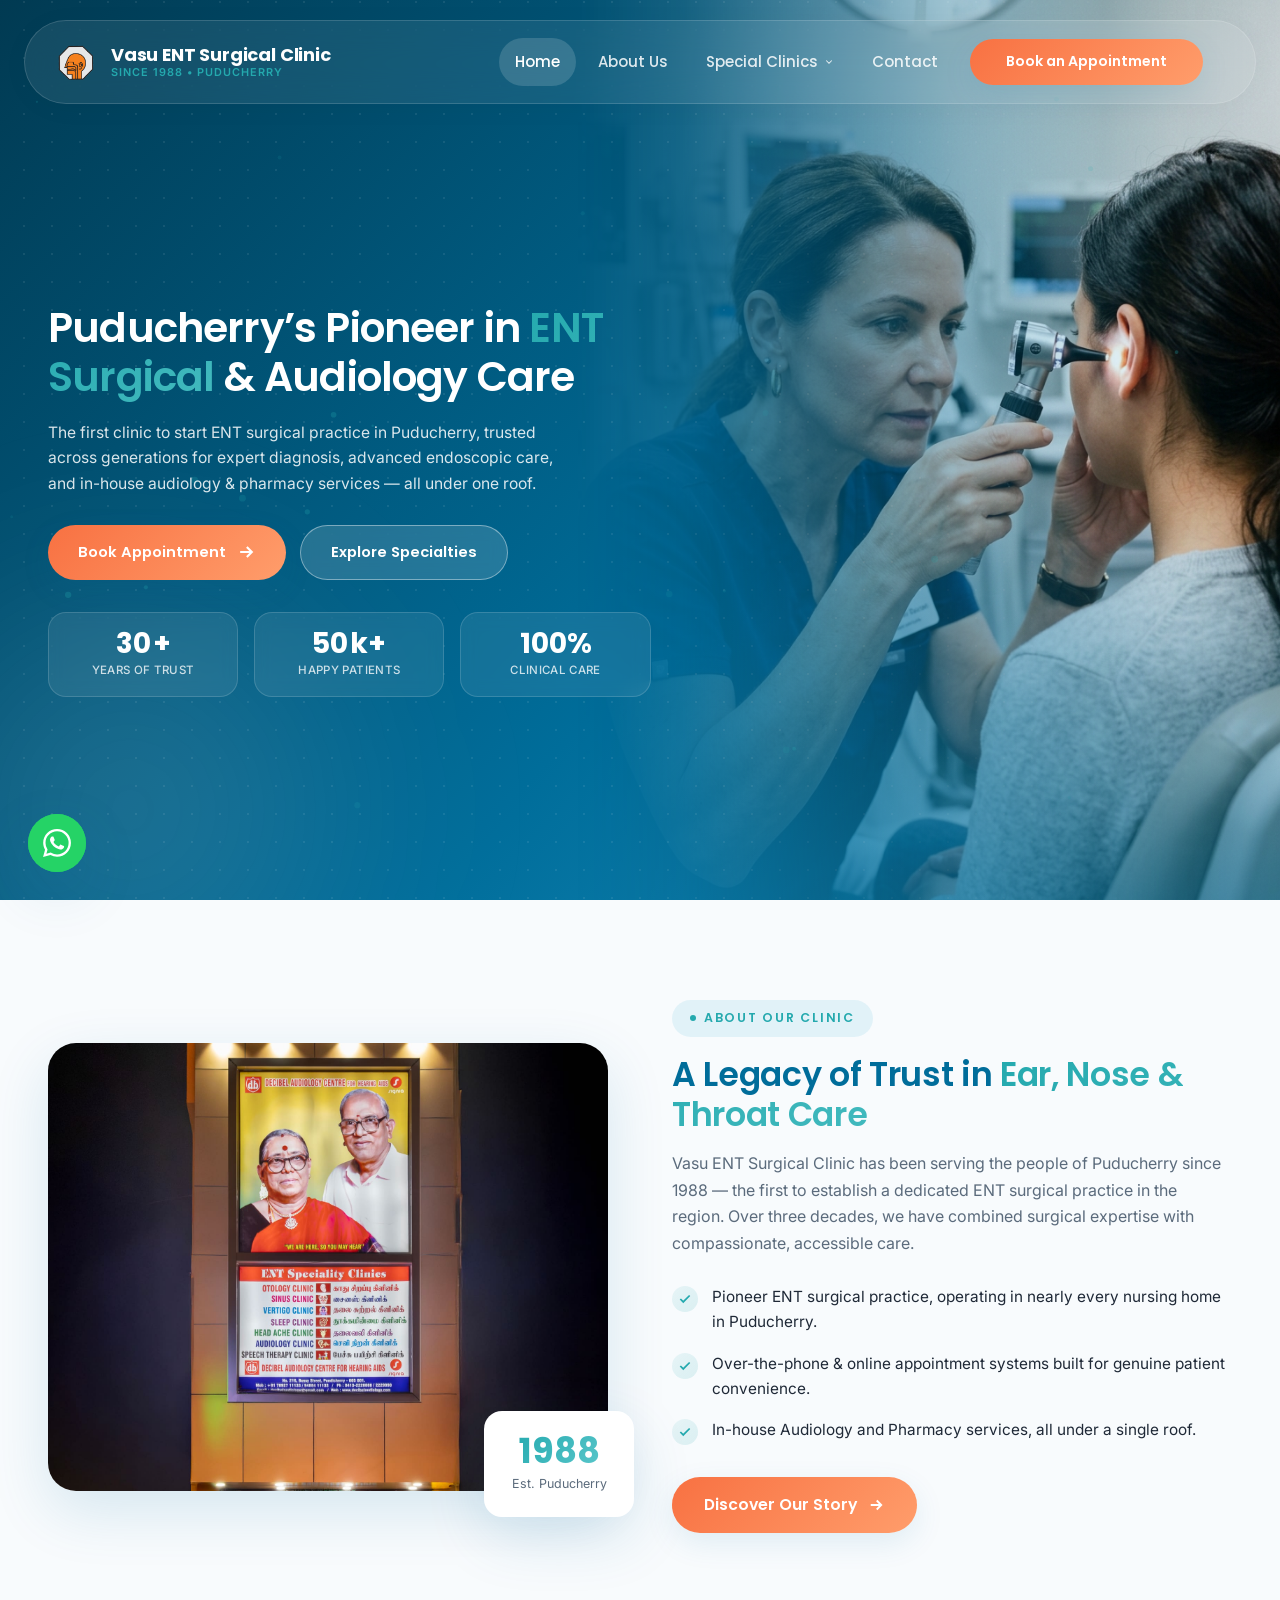
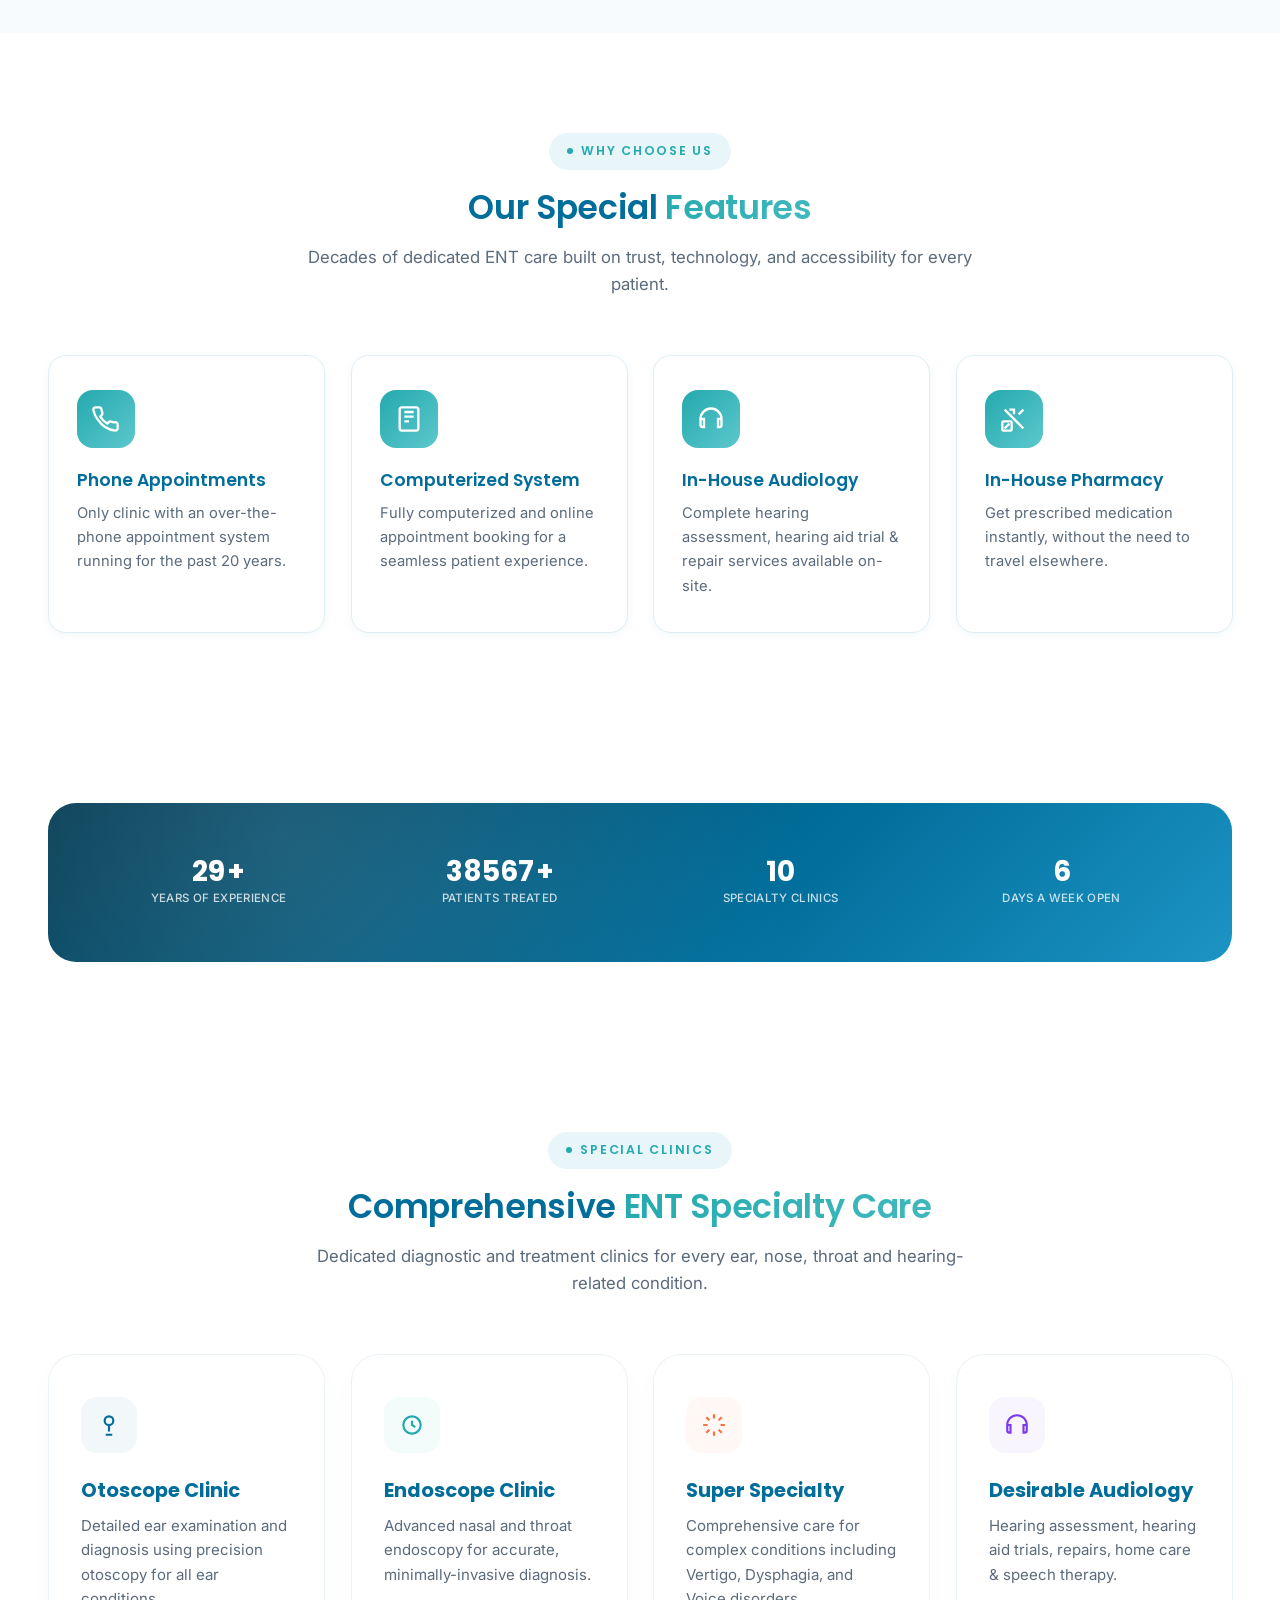
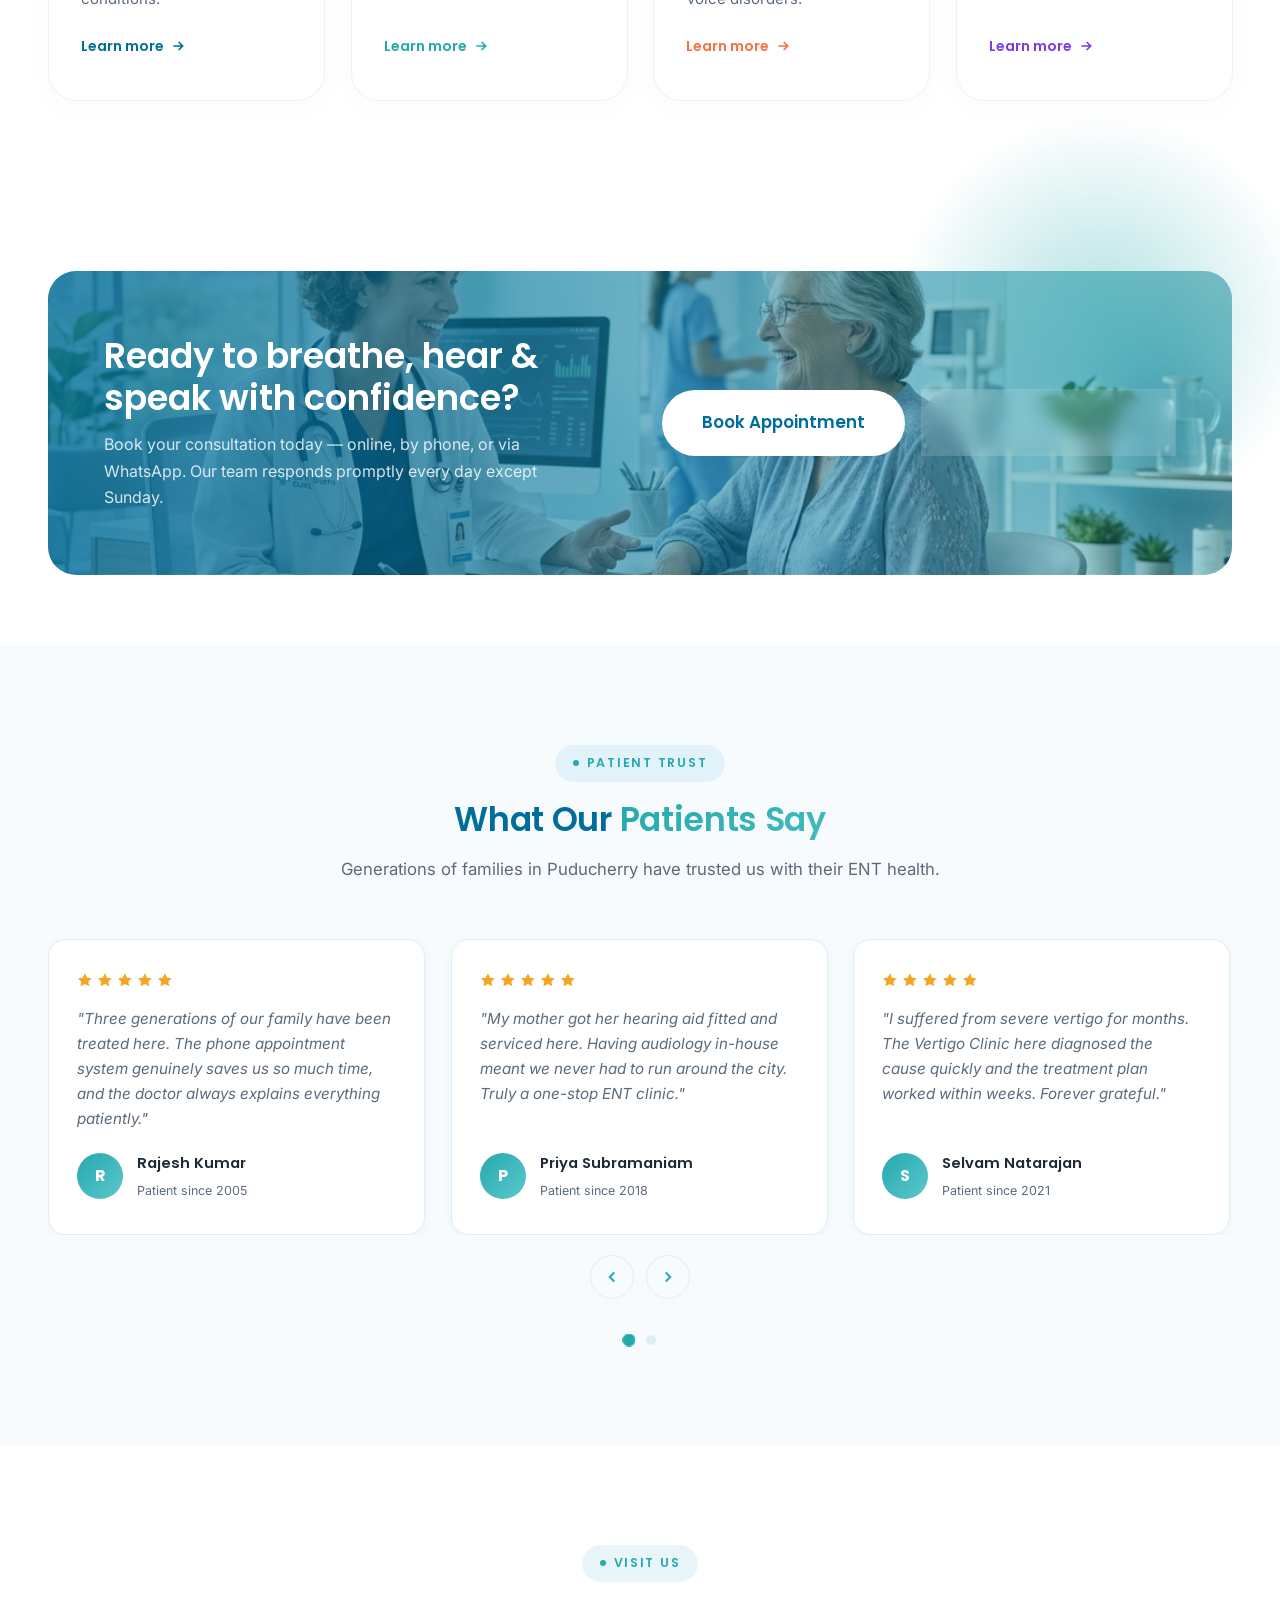
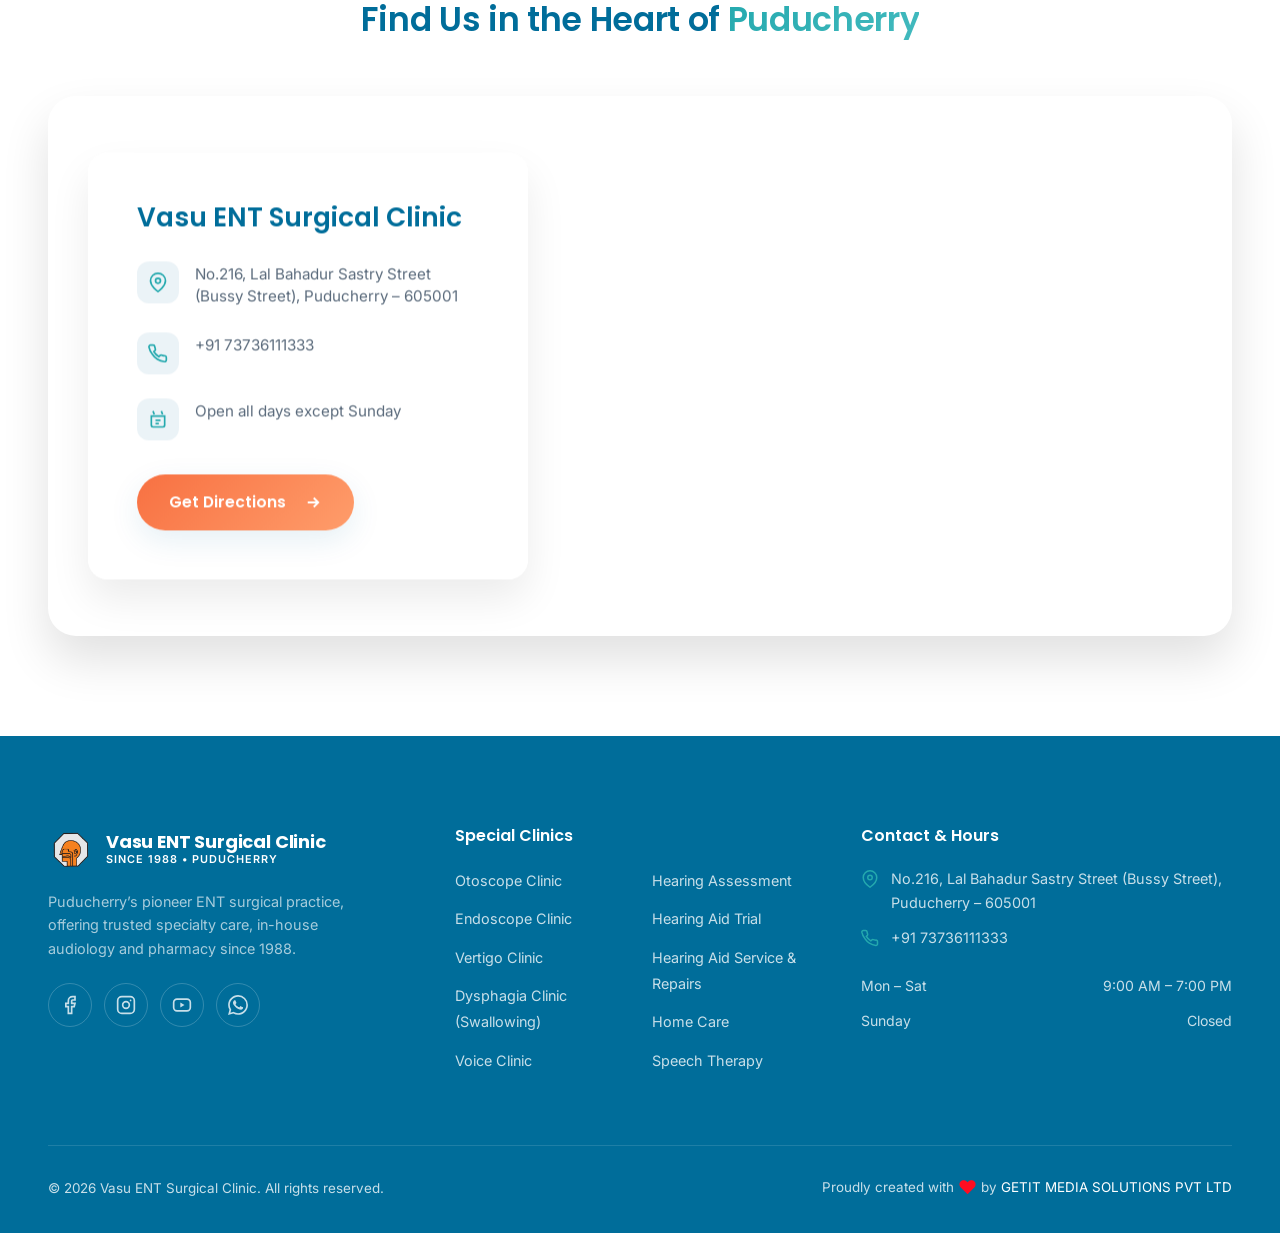
==== index.html @ d7066138 "crtt imp" ====
<!DOCTYPE html>
<html lang="en">

<head>
  <meta charset="UTF-8" />
  <meta name="viewport" content="width=device-width, initial-scale=1.0" />
  <title>Vasu ENT Surgical Clinic | Best ENT Specialist in Puducherry Since 1988</title>
  <meta name="description"
    content="Vasu ENT Surgical Clinic, Puducherry â€” 30+ years of trusted ENT care. Pioneer ENT surgical practice offering Otoscope, Endoscope, Vertigo, Voice, Dysphagia clinics and in-house Audiology & Pharmacy. Book your appointment today." />
  <meta name="keywords"
    content="ENT specialist Puducherry, ENT surgical clinic, ear nose throat doctor Pondicherry, audiology clinic Puducherry, vertigo clinic, hearing aid Puducherry, Vasu ENT" />
  <meta name="author" content="Vasu ENT Surgical Clinic" />
  <meta name="robots" content="index, follow" />
  <link rel="canonical" href="https://www.vasuentclinic.com/index.html" />

  <!-- Open Graph -->
  <meta property="og:type" content="website" />
  <meta property="og:site_name" content="Vasu ENT Surgical Clinic" />
  <meta property="og:title" content="Vasu ENT Surgical Clinic | Best ENT Specialist in Puducherry Since 1988" />
  <meta property="og:description"
    content="30+ years of trusted ENT care in Puducherry. Otoscope, Endoscope, Vertigo, Voice & Dysphagia clinics with in-house Audiology & Pharmacy." />
  <meta property="og:image" content="https://www.vasuentclinic.com/assets/images/clinic-signage-day.jpg" />
  <meta property="og:url" content="https://www.vasuentclinic.com/index.html" />
  <meta property="og:locale" content="en_IN" />

  <!-- Twitter -->
  <meta name="twitter:card" content="summary_large_image" />
  <meta name="twitter:title" content="Vasu ENT Surgical Clinic | Puducherry" />
  <meta name="twitter:description"
    content="30+ years of trusted ENT care in Puducherry. Book your appointment online." />
  <meta name="twitter:image" content="https://www.vasuentclinic.com/assets/images/clinic-signage-day.jpg" />

  <!-- Favicons -->
  <link rel="icon" type="image/png" sizes="32x32" href="assets/icons/favicon-32x32.png" />
  <link rel="icon" type="image/png" sizes="16x16" href="assets/icons/favicon-16x16.png" />
  <link rel="apple-touch-icon" href="assets/icons/apple-touch-icon.png" />
  <link rel="manifest" href="assets/icons/site.webmanifest" />
  <meta name="theme-color" content="#006d9a" />

  <!-- Fonts -->
  <link rel="preconnect" href="https://fonts.googleapis.com" />
  <link rel="preconnect" href="https://fonts.gstatic.com" crossorigin />
  <link
    href="https://fonts.googleapis.com/css2?family=Poppins:wght@400;500;600;700;800&family=Inter:wght@400;500;600;700&display=swap"
    rel="stylesheet" />

  <!-- Styles -->
  <link rel="stylesheet" href="css/style.css" />
  <link rel="stylesheet" href="css/animations.css" />
  <link rel="stylesheet" href="css/responsive.css" />

  <!-- Schema.org -->
  <script type="application/ld+json">
  {
    "@context": "https://schema.org",
    "@type": "MedicalClinic",
    "name": "Vasu ENT Surgical Clinic",
    "image": "https://www.vasuentclinic.com/assets/images/clinic-signage-day.jpg",
    "medicalSpecialty": "Otolaryngology",
    "address": {
      "@type": "PostalAddress",
      "streetAddress": "No.216, Lal Bahadur Sastry Street (Bussy Street)",
      "addressLocality": "Puducherry",
      "postalCode": "605001",
      "addressCountry": "IN"
    },
    "telephone": "+91-73736111333",
    "url": "https://www.vasuentclinic.com/",
    "priceRange": "$$",
    "openingHours": "Mo-Sa 09:00-19:00"
  }
  </script>
</head>

<body>
  <!-- Preloader -->
  <div id="preloader" aria-hidden="true">
    <div class="loader-emblem"></div>
    <span class="loader-text">Vasu ENT Surgical Clinic</span>
  </div>

  <a href="#main-content" class="skip-link">Skip to main content</a>

  <!-- Header -->
  <header class="site-header" id="site-header">
    <div class="container navbar">
      <a href="index.html" class="brand">
        <img src="assets/logo/ent-emblem.png" alt="Vasu ENT Surgical Clinic emblem" class="brand-emblem" width="46"
          height="46" />
        <span class="brand-text">
          <span class="brand-name">Vasu ENT Surgical Clinic</span>
          <span class="brand-tag">Since 1988 &bull; Puducherry</span>
        </span>
      </a>

      <nav class="nav-menu" id="nav-menu" aria-label="Primary">
        <div class="drawer-header">
          <a href="index.html" class="brand">
            <img src="assets/logo/ent-emblem.png" alt="Vasu ENT Surgical Clinic emblem" class="brand-emblem" width="40" height="40" />
            <span class="brand-text">
              <span class="brand-name">Vasu ENT Surgical Clinic</span>
              <span class="brand-tag">Since 1988 &bull; Puducherry</span>
            </span>
          </a>
          <button class="drawer-close" id="drawer-close" aria-label="Close navigation menu">
            <svg viewBox="0 0 24 24" fill="none" stroke="currentColor" stroke-width="2.5" width="22" height="22">
              <path d="M18 6L6 18M6 6l12 12" />
            </svg>
          </button>
        </div>
        <div class="nav-item">
          <a href="index.html" class="nav-link is-active" data-page="index.html">Home</a>
        </div>
        <div class="nav-item">
          <a href="about.html" class="nav-link" data-page="about.html">About Us</a>
        </div>

        <div class="nav-item has-mega">
          <a href="specialties.html" class="nav-link" data-page="specialties.html" aria-haspopup="true">
            Special Clinics
            <svg class="chevron" viewBox="0 0 24 24" fill="none" stroke="currentColor" stroke-width="2.5"
              stroke-linecap="round">
              <path d="M6 9l6 6 6-6" />
            </svg>
          </a>
          <div class="mega-menu">
            <div class="mega-grid">
              <a href="specialties.html#otoscope-clinic" class="mega-card">
                <span class="mega-card-title">Otoscope Clinic</span>
                <span class="mega-card-desc">Advanced ear examination</span>
              </a>

              <a href="specialties.html#endoscope-clinic" class="mega-card">
                <span class="mega-card-title">Endoscope Clinic</span>
                <span class="mega-card-desc">Nasal &amp; throat diagnostics</span>
              </a>

              <a href="specialties.html#vertigo-clinic" class="mega-card">
                <span class="mega-card-title">Vertigo Clinic</span>
                <span class="mega-card-desc">Dizziness &amp; balance care</span>
              </a>

              <a href="specialties.html#voice-clinic" class="mega-card">
                <span class="mega-card-title">Voice Clinic</span>
                <span class="mega-card-desc">Vocal cord &amp; speech treatment</span>
              </a>
              
              <a href="specialties.html#dysphagia-clinic" class="mega-card">
                <span class="mega-card-title">Dysphagia Clinic</span>
                <span class="mega-card-desc">Swallowing disorders</span>
              </a>

              <a href="specialties.html#hearing-assessment" class="mega-card">
                <span class="mega-card-title">Desirable Audiology</span>
                <span class="mega-card-desc">Hearing tests &amp; aids</span>
              </a>
            </div>
          </div>
        </div>

        <div class="nav-item">
          <a href="contact.html" class="nav-link" data-page="contact.html">Contact</a>
        </div>

        <div class="nav-item nav-cta">
          <a href="booking.html" class="btn btn-primary btn-sm">Book an Appointment</a>
        </div>

        <div class="mobile-menu-actions">
          <a href="booking.html" class="btn btn-primary btn-block">Book an Appointment</a>
          <a href="tel:+9173736111333" class="btn btn-outline btn-block">Call Clinic</a>
        </div>
      </nav>

      <div class="nav-actions">
        <button class="nav-toggle" id="nav-toggle" aria-label="Toggle navigation menu" aria-expanded="false"
          aria-controls="nav-menu">
          <span></span><span></span><span></span>
        </button>
      </div>
    </div>
  </header>

  <main id="main-content">
    <!-- ============================= HERO ============================= -->
    <section class="hero">
      <div class="container hero-grid">
        <div class="hero-content">

          <h1 class="hero-title">
            Puducherry&rsquo;s Pioneer in <span class="accent">ENT Surgical</span> &amp; <span
              class="text-glow">Audiology Care</span>
          </h1>
          <p class="hero-desc">
            The first clinic to start ENT surgical practice in Puducherry, trusted across generations for expert
            diagnosis, advanced endoscopic care, and in-house audiology &amp; pharmacy services &mdash; all under one
            roof.
          </p>
          <div class="hero-actions">
            <a href="booking.html" class="btn btn-primary btn-lg">
              <span>Book Appointment</span>
              <svg viewBox="0 0 24 24" fill="none" stroke="currentColor" stroke-width="2.5">
                <path d="M5 12h14M13 6l6 6-6 6" />
              </svg>
            </a>
            <a href="specialties.html" class="btn btn-ghost btn-lg"><span>Explore Specialties</span></a>
          </div>
          <div class="hero-stats">
            <div class="stat-box">
              <div class="stat-value">
                <span class="stat-number" data-counter="30">0</span><span class="stat-suffix">+</span>
              </div>
              <span class="stat-label">Years of Trust</span>
            </div>
            <div class="stat-box">
              <div class="stat-value">
                <span class="stat-number" data-counter="50">0</span><span class="stat-suffix">k+</span>
              </div>
              <span class="stat-label">Happy Patients</span>
            </div>
            <div class="stat-box">
              <div class="stat-value">
                <span class="stat-number">100%</span>
              </div>
              <span class="stat-label">Clinical Care</span>
            </div>
          </div>
        </div>

        <div class="hero-visual">
          <div class="hero-carousel" id="hero-carousel">
            <div class="carousel-track">
              <!-- Slide 1: Otoscope Clinic -->
              <div class="carousel-slide active">
                <div class="hero-visual-frame">
                  <img src="assets/images/clinic-otoscope.png" alt="Otoscope Clinic - Ear examination & care"
                    width="900" height="1125" loading="eager" />
                </div>
              </div>
              <!-- Slide 2: Endoscope Clinic -->
              <div class="carousel-slide">
                <div class="hero-visual-frame">
                  <img src="assets/images/clinic-endoscope.png" alt="Endoscope Clinic - Nasal & throat endoscopy"
                    width="900" height="1125" loading="lazy" />
                </div>
              </div>
              <!-- Slide 3: Dysphagia Clinic -->
              <div class="carousel-slide">
                <div class="hero-visual-frame">
                  <img src="assets/images/clinic-dysphagia.png" alt="Dysphagia Clinic - Swallowing diagnostics"
                    width="900" height="1125" loading="lazy" />
                </div>
              </div>
              <!-- Slide 4: Desirable Audiology -->
              <div class="carousel-slide">
                <div class="hero-visual-frame">
                  <img src="assets/images/clinic-audiology.png" alt="Desirable Audiology - Hearing assessment & aids"
                    width="900" height="1125" loading="lazy" />
                </div>
              </div>
            </div>
            <!-- Slider Controls -->
            <button class="carousel-ctrl ctrl-prev" aria-label="Previous Slide">
              <svg viewBox="0 0 24 24" fill="none" stroke="currentColor" stroke-width="2.5">
                <path d="M15 18l-6-6 6-6" />
              </svg>
            </button>
            <button class="carousel-ctrl ctrl-next" aria-label="Next Slide">
              <svg viewBox="0 0 24 24" fill="none" stroke="currentColor" stroke-width="2.5">
                <path d="M9 18l6-6-6-6" />
              </svg>
            </button>
            <!-- Carousel Dots -->
            <div class="carousel-dots">
              <span class="dot active" data-slide="0"></span>
              <span class="dot" data-slide="1"></span>
              <span class="dot" data-slide="2"></span>
              <span class="dot" data-slide="3"></span>
            </div>
          </div>

        </div>

      </div>


    </section>

    <!-- ============================= ABOUT PREVIEW ============================= -->
    <section class="section section--alt">
      <div class="container">
        <div class="split-section">
          <div class="split-visual" data-reveal="left">
            <div class="split-visual-frame">
              <img src="assets/images/clinic-signage-night.jpg"
                alt="Vasu ENT Surgical Clinic illuminated signage at night" width="900" height="1125" loading="lazy" />
            </div>
            <div class="split-badge">
              <div class="num">1988</div>
              <div class="label">Est. Puducherry</div>
            </div>
          </div>

          <div data-reveal="right">
            <span class="eyebrow">About Our Clinic</span>
            <h2 class="section-title">A Legacy of Trust in <span class="text-gradient">Ear, Nose &amp; Throat
                Care</span></h2>
            <p style="color: var(--color-text-muted); font-size: 1rem;">
              Vasu ENT Surgical Clinic has been serving the people of Puducherry since 1988 &mdash; the first to
              establish a dedicated ENT surgical practice in the region. Over three decades, we have combined surgical
              expertise with compassionate, accessible care.
            </p>
            <ul class="checklist">
              <li>
                <span class="check-icon"><svg viewBox="0 0 24 24" fill="none" stroke="currentColor" stroke-width="3">
                    <path d="M20 6L9 17l-5-5" />
                  </svg></span>
                <span>Pioneer ENT surgical practice, operating in nearly every nursing home in Puducherry.</span>
              </li>
              <li>
                <span class="check-icon"><svg viewBox="0 0 24 24" fill="none" stroke="currentColor" stroke-width="3">
                    <path d="M20 6L9 17l-5-5" />
                  </svg></span>
                <span>Over-the-phone &amp; online appointment systems built for genuine patient convenience.</span>
              </li>
              <li>
                <span class="check-icon"><svg viewBox="0 0 24 24" fill="none" stroke="currentColor" stroke-width="3">
                    <path d="M20 6L9 17l-5-5" />
                  </svg></span>
                <span>In-house Audiology and Pharmacy services, all under a single roof.</span>
              </li>
            </ul>
            <a href="about.html" class="btn btn-primary">
              <span>Discover Our Story</span>
              <svg viewBox="0 0 24 24" fill="none" stroke="currentColor" stroke-width="2.5">
                <path d="M5 12h14M13 6l6 6-6 6" />
              </svg>
            </a>
          </div>
        </div>
      </div>
    </section>

    <!-- ============================= FEATURES ============================= -->
    <section class="section" id="features">
      <div class="container">
        <div class="section-head" data-reveal="up">
          <span class="eyebrow">Why Choose Us</span>
          <h2 class="section-title">Our Special <span class="text-gradient">Features</span></h2>
          <p class="section-subtitle">Decades of dedicated ENT care built on trust, technology, and accessibility for
            every patient.</p>
        </div>

        <div class="features-grid" data-reveal-group>
          <div class="feature-card card" data-reveal="up">
            <span class="feature-icon">
              <svg viewBox="0 0 24 24" fill="none" stroke="currentColor" stroke-width="2">
                <path
                  d="M22 16.92v3a2 2 0 01-2.18 2 19.79 19.79 0 01-8.63-3.07 19.5 19.5 0 01-6-6A19.79 19.79 0 011.12 4.18 2 2 0 013.11 2h3a2 2 0 012 1.72c.127.96.362 1.903.7 2.81a2 2 0 01-.45 2.11L7.09 9.91a16 16 0 006 6l1.27-1.27a2 2 0 012.11-.45c.907.338 1.85.573 2.81.7A2 2 0 0122 16.92z" />
              </svg>
            </span>
            <h3 class="feature-title">Phone Appointments</h3>
            <p class="feature-desc">Only clinic with an over-the-phone appointment system running for the past 20 years.
            </p>
          </div>

          <div class="feature-card card" data-reveal="up">
            <span class="feature-icon">
              <svg viewBox="0 0 24 24" fill="none" stroke="currentColor" stroke-width="2">
                <rect x="4" y="2" width="16" height="20" rx="2" />
                <path d="M8 6h8M8 10h8M8 14h4" />
              </svg>
            </span>
            <h3 class="feature-title">Computerized System</h3>
            <p class="feature-desc">Fully computerized and online appointment booking for a seamless patient experience.
            </p>
          </div>

          <div class="feature-card card" data-reveal="up">
            <span class="feature-icon">
              <svg viewBox="0 0 24 24" fill="none" stroke="currentColor" stroke-width="2">
                <path d="M3 12a9 9 0 0118 0v5a2 2 0 01-2 2h-1v-7h3M3 12v5a2 2 0 002 2h1v-7H3" />
              </svg>
            </span>
            <h3 class="feature-title">In-House Audiology</h3>
            <p class="feature-desc">Complete hearing assessment, hearing aid trial &amp; repair services available
              on-site.</p>
          </div>

          <div class="feature-card card" data-reveal="up">
            <span class="feature-icon">
              <svg viewBox="0 0 24 24" fill="none" stroke="currentColor" stroke-width="2">
                <path d="M12 8V4H8M4 20l4-4M20 4l-4 4M4 4l16 16" />
                <rect x="2" y="14" width="8" height="8" rx="1" />
              </svg>
            </span>
            <h3 class="feature-title">In-House Pharmacy</h3>
            <p class="feature-desc">Get prescribed medication instantly, without the need to travel elsewhere.</p>
          </div>
        </div>
      </div>
    </section>

    <!-- ============================= STATS ============================= -->
    <section class="section--tight">
      <div class="container">
        <div class="stats-strip" data-reveal="zoom">
          <div class="stat-item">
            <span class="stat-number"><span data-counter="30">0</span>+</span>
            <span class="stat-label">Years of Experience</span>
          </div>
          <div class="stat-item">
            <span class="stat-number"><span data-counter="40000">0</span>+</span>
            <span class="stat-label">Patients Treated</span>
          </div>
          <div class="stat-item">
            <span class="stat-number"><span data-counter="10">0</span></span>
            <span class="stat-label">Specialty Clinics</span>
          </div>
          <div class="stat-item">
            <span class="stat-number"><span data-counter="6">0</span></span>
            <span class="stat-label">Days a Week Open</span>
          </div>
        </div>
      </div>
    </section>



    <!-- ============================= SERVICES ============================= -->
    <section class="section" id="services">
      <div class="container">
        <div class="section-head" data-reveal="up">
          <span class="eyebrow">Special Clinics</span>
          <h2 class="section-title">Comprehensive <span class="text-gradient">ENT Specialty Care</span></h2>
          <p class="section-subtitle">Dedicated diagnostic and treatment clinics for every ear, nose, throat and
            hearing-related condition.</p>
        </div>

        <div class="services-grid" data-reveal-group>
          <div class="service-card card" data-reveal="up">
            <span class="service-icon">
              <svg viewBox="0 0 24 24" fill="none" stroke="currentColor" stroke-width="2">
                <circle cx="12" cy="8" r="4" />
                <path d="M12 12v6M9 21h6" />
              </svg>
            </span>
            <h3 class="service-title">Otoscope Clinic</h3>
            <p class="service-desc">Detailed ear examination and diagnosis using precision otoscopy for all ear
              conditions.</p>
            <a href="specialties.html#otoscope-clinic" class="service-link">Learn more <svg viewBox="0 0 24 24"
                fill="none" stroke="currentColor" stroke-width="2.5">
                <path d="M5 12h14M13 6l6 6-6 6" />
              </svg></a>
          </div>

          <div class="service-card card" data-reveal="up">
            <span class="service-icon">
              <svg viewBox="0 0 24 24" fill="none" stroke="currentColor" stroke-width="2">
                <path d="M4 12a8 8 0 1016 0 8 8 0 00-16 0z" />
                <path d="M12 8v4l3 2" />
              </svg>
            </span>
            <h3 class="service-title">Endoscope Clinic</h3>
            <p class="service-desc">Advanced nasal and throat endoscopy for accurate, minimally-invasive diagnosis.</p>
            <a href="specialties.html#endoscope-clinic" class="service-link">Learn more <svg viewBox="0 0 24 24"
                fill="none" stroke="currentColor" stroke-width="2.5">
                <path d="M5 12h14M13 6l6 6-6 6" />
              </svg></a>
          </div>

          <div class="service-card card" data-reveal="up">
            <span class="service-icon">
              <svg viewBox="0 0 24 24" fill="none" stroke="currentColor" stroke-width="2">
                <path
                  d="M12 2v4M12 18v4M4.9 4.9l2.8 2.8M16.3 16.3l2.8 2.8M2 12h4M18 12h4M4.9 19.1l2.8-2.8M16.3 7.7l2.8-2.8" />
              </svg>
            </span>
            <h3 class="service-title">Super Specialty</h3>
            <p class="service-desc">Comprehensive care for complex conditions including Vertigo, Dysphagia, and Voice disorders.</p>
            <a href="specialties.html" class="service-link">Learn more <svg viewBox="0 0 24 24"
                fill="none" stroke="currentColor" stroke-width="2.5">
                <path d="M5 12h14M13 6l6 6-6 6" />
              </svg></a>
          </div>

          <div class="service-card card" data-reveal="up">
            <span class="service-icon">
              <svg viewBox="0 0 24 24" fill="none" stroke="currentColor" stroke-width="2">
                <path d="M3 12a9 9 0 0118 0v5a2 2 0 01-2 2h-1v-7h3M3 12v5a2 2 0 002 2h1v-7H3" />
              </svg>
            </span>
            <h3 class="service-title">Desirable Audiology</h3>
            <p class="service-desc">Hearing assessment, hearing aid trials, repairs, home care &amp; speech therapy.</p>
            <a href="specialties.html#hearing-assessment" class="service-link">Learn more <svg viewBox="0 0 24 24"
                fill="none" stroke="currentColor" stroke-width="2.5">
                <path d="M5 12h14M13 6l6 6-6 6" />
              </svg></a>
          </div>
        </div>
      </div>
    </section>

    <!-- ============================= APPOINTMENT CTA ============================= -->
    <section class="section--tight">
      <div class="container">
        <div class="cta-banner" data-reveal="zoom">
          <div class="cta-banner-text">
            <h2>Ready to breathe, hear &amp; speak with confidence?</h2>
            <p>Book your consultation today &mdash; online, by phone, or via WhatsApp. Our team responds promptly every
              day except Sunday.</p>
          </div>
          <div class="cta-banner-actions">
            <a href="booking.html" class="btn btn-white btn-lg"><span>Book Appointment</span></a>
            <a href="tel:+9173736111333" class="btn btn-ghost btn-lg"><span>Call +91 73736111333</span></a>
          </div>
        </div>
      </div>
    </section>

    <!-- ============================= TESTIMONIALS ============================= -->
    <section class="section section--alt">
      <div class="container">
        <div class="section-head" data-reveal="up">
          <span class="eyebrow">Patient Trust</span>
          <h2 class="section-title">What Our <span class="text-gradient">Patients Say</span></h2>
          <p class="section-subtitle">Generations of families in Puducherry have trusted us with their ENT health.</p>
        </div>

        <div class="testimonial-track-wrap" data-reveal="fade">
          <div class="testimonial-track">
            <div class="testimonial-card card">
              <div class="testimonial-stars">
                <svg viewBox="0 0 24 24" fill="currentColor">
                  <path d="M12 2l3 6.5 7 1-5 5 1.5 7-6.5-3.5L5 21.5 6.5 14.5l-5-5 7-1z" />
                </svg>
                <svg viewBox="0 0 24 24" fill="currentColor">
                  <path d="M12 2l3 6.5 7 1-5 5 1.5 7-6.5-3.5L5 21.5 6.5 14.5l-5-5 7-1z" />
                </svg>
                <svg viewBox="0 0 24 24" fill="currentColor">
                  <path d="M12 2l3 6.5 7 1-5 5 1.5 7-6.5-3.5L5 21.5 6.5 14.5l-5-5 7-1z" />
                </svg>
                <svg viewBox="0 0 24 24" fill="currentColor">
                  <path d="M12 2l3 6.5 7 1-5 5 1.5 7-6.5-3.5L5 21.5 6.5 14.5l-5-5 7-1z" />
                </svg>
                <svg viewBox="0 0 24 24" fill="currentColor">
                  <path d="M12 2l3 6.5 7 1-5 5 1.5 7-6.5-3.5L5 21.5 6.5 14.5l-5-5 7-1z" />
                </svg>
              </div>
              <p class="testimonial-text">"Three generations of our family have been treated here. The phone appointment
                system genuinely saves us so much time, and the doctor always explains everything patiently."</p>
              <div class="testimonial-person">
                <span class="testimonial-avatar">R</span>
                <span>
                  <span class="testimonial-name">Rajesh Kumar</span><br />
                  <span class="testimonial-role">Patient since 2005</span>
                </span>
              </div>
            </div>

            <div class="testimonial-card card">
              <div class="testimonial-stars">
                <svg viewBox="0 0 24 24" fill="currentColor">
                  <path d="M12 2l3 6.5 7 1-5 5 1.5 7-6.5-3.5L5 21.5 6.5 14.5l-5-5 7-1z" />
                </svg>
                <svg viewBox="0 0 24 24" fill="currentColor">
                  <path d="M12 2l3 6.5 7 1-5 5 1.5 7-6.5-3.5L5 21.5 6.5 14.5l-5-5 7-1z" />
                </svg>
                <svg viewBox="0 0 24 24" fill="currentColor">
                  <path d="M12 2l3 6.5 7 1-5 5 1.5 7-6.5-3.5L5 21.5 6.5 14.5l-5-5 7-1z" />
                </svg>
                <svg viewBox="0 0 24 24" fill="currentColor">
                  <path d="M12 2l3 6.5 7 1-5 5 1.5 7-6.5-3.5L5 21.5 6.5 14.5l-5-5 7-1z" />
                </svg>
                <svg viewBox="0 0 24 24" fill="currentColor">
                  <path d="M12 2l3 6.5 7 1-5 5 1.5 7-6.5-3.5L5 21.5 6.5 14.5l-5-5 7-1z" />
                </svg>
              </div>
              <p class="testimonial-text">"My mother got her hearing aid fitted and serviced here. Having audiology
                in-house meant we never had to run around the city. Truly a one-stop ENT clinic."</p>
              <div class="testimonial-person">
                <span class="testimonial-avatar">P</span>
                <span>
                  <span class="testimonial-name">Priya Subramaniam</span><br />
                  <span class="testimonial-role">Patient since 2018</span>
                </span>
              </div>
            </div>

            <div class="testimonial-card card">
              <div class="testimonial-stars">
                <svg viewBox="0 0 24 24" fill="currentColor">
                  <path d="M12 2l3 6.5 7 1-5 5 1.5 7-6.5-3.5L5 21.5 6.5 14.5l-5-5 7-1z" />
                </svg>
                <svg viewBox="0 0 24 24" fill="currentColor">
                  <path d="M12 2l3 6.5 7 1-5 5 1.5 7-6.5-3.5L5 21.5 6.5 14.5l-5-5 7-1z" />
                </svg>
                <svg viewBox="0 0 24 24" fill="currentColor">
                  <path d="M12 2l3 6.5 7 1-5 5 1.5 7-6.5-3.5L5 21.5 6.5 14.5l-5-5 7-1z" />
                </svg>
                <svg viewBox="0 0 24 24" fill="currentColor">
                  <path d="M12 2l3 6.5 7 1-5 5 1.5 7-6.5-3.5L5 21.5 6.5 14.5l-5-5 7-1z" />
                </svg>
                <svg viewBox="0 0 24 24" fill="currentColor">
                  <path d="M12 2l3 6.5 7 1-5 5 1.5 7-6.5-3.5L5 21.5 6.5 14.5l-5-5 7-1z" />
                </svg>
              </div>
              <p class="testimonial-text">"I suffered from severe vertigo for months. The Vertigo Clinic here diagnosed
                the cause quickly and the treatment plan worked within weeks. Forever grateful."</p>
              <div class="testimonial-person">
                <span class="testimonial-avatar">S</span>
                <span>
                  <span class="testimonial-name">Selvam Natarajan</span><br />
                  <span class="testimonial-role">Patient since 2021</span>
                </span>
              </div>
            </div>

            <div class="testimonial-card card">
              <div class="testimonial-stars">
                <svg viewBox="0 0 24 24" fill="currentColor">
                  <path d="M12 2l3 6.5 7 1-5 5 1.5 7-6.5-3.5L5 21.5 6.5 14.5l-5-5 7-1z" />
                </svg>
                <svg viewBox="0 0 24 24" fill="currentColor">
                  <path d="M12 2l3 6.5 7 1-5 5 1.5 7-6.5-3.5L5 21.5 6.5 14.5l-5-5 7-1z" />
                </svg>
                <svg viewBox="0 0 24 24" fill="currentColor">
                  <path d="M12 2l3 6.5 7 1-5 5 1.5 7-6.5-3.5L5 21.5 6.5 14.5l-5-5 7-1z" />
                </svg>
                <svg viewBox="0 0 24 24" fill="currentColor">
                  <path d="M12 2l3 6.5 7 1-5 5 1.5 7-6.5-3.5L5 21.5 6.5 14.5l-5-5 7-1z" />
                </svg>
                <svg viewBox="0 0 24 24" fill="currentColor">
                  <path d="M12 2l3 6.5 7 1-5 5 1.5 7-6.5-3.5L5 21.5 6.5 14.5l-5-5 7-1z" />
                </svg>
              </div>
              <p class="testimonial-text">"Booking through WhatsApp was so convenient. The doctor's decades of
                experience really show &mdash; my son's chronic sinus issue was finally resolved."</p>
              <div class="testimonial-person">
                <span class="testimonial-avatar">A</span>
                <span>
                  <span class="testimonial-name">Anitha Raman</span><br />
                  <span class="testimonial-role">Patient since 2022</span>
                </span>
              </div>
            </div>
          </div>
        </div>
        <div class="testimonial-arrows">
          <button class="testimonial-arrow prev" aria-label="Previous testimonials">
            <svg viewBox="0 0 24 24" fill="none" stroke="currentColor" stroke-width="2.5">
              <path d="M15 18l-6-6 6-6" />
            </svg>
          </button>
          <button class="testimonial-arrow next" aria-label="Next testimonials">
            <svg viewBox="0 0 24 24" fill="none" stroke="currentColor" stroke-width="2.5">
              <path d="M9 18l6-6-6-6" />
            </svg>
          </button>
        </div>
        <div class="testimonial-nav"></div>
      </div>
    </section>


    <!-- ============================= LOCATION PREVIEW ============================= -->
    <section class="section">
      <div class="container">
        <div class="section-head" data-reveal="up">
          <span class="eyebrow">Visit Us</span>
          <h2 class="section-title">Find Us in the Heart of <span class="text-gradient">Puducherry</span></h2>
        </div>

        <div class="location-card" data-reveal="up">
          <div class="location-info">
            <h3>Vasu ENT Surgical Clinic</h3>
            <div class="location-detail">
              <span class="location-detail-icon"><svg viewBox="0 0 24 24" fill="none" stroke="currentColor"
                  stroke-width="2">
                  <path d="M21 10c0 7-9 13-9 13s-9-6-9-13a9 9 0 0118 0z" />
                  <circle cx="12" cy="10" r="3" />
                </svg></span>
              <p>No.216, Lal Bahadur Sastry Street (Bussy Street), Puducherry &ndash; 605001</p>
            </div>
            <div class="location-detail">
              <span class="location-detail-icon"><svg viewBox="0 0 24 24" fill="none" stroke="currentColor"
                  stroke-width="2">
                  <path
                    d="M22 16.92v3a2 2 0 01-2.18 2 19.79 19.79 0 01-8.63-3.07 19.5 19.5 0 01-6-6A19.79 19.79 0 011.12 4.18 2 2 0 013.11 2h3a2 2 0 012 1.72c.127.96.362 1.903.7 2.81a2 2 0 01-.45 2.11L7.09 9.91a16 16 0 006 6l1.27-1.27a2 2 0 012.11-.45c.907.338 1.85.573 2.81.7A2 2 0 0122 16.92z" />
                </svg></span>
              <p>+91 73736111333</p>
            </div>
            <div class="location-detail">
              <span class="location-detail-icon"><svg viewBox="0 0 24 24" fill="none" stroke="currentColor"
                  stroke-width="2">
                  <path d="M6 2l1.5 4M16 2l1.5 4M4 8h16v11a2 2 0 01-2 2H6a2 2 0 01-2-2z" />
                  <path d="M9 13h6M9 17h4" />
                </svg></span>
              <p>Open all days except Sunday</p>
            </div>
            <a href="contact.html" class="btn btn-primary" style="align-self: flex-start; margin-top: 10px;">
              <span>Get Directions</span>
              <svg viewBox="0 0 24 24" fill="none" stroke="currentColor" stroke-width="2.5" width="20" height="20" style="margin-left: 8px;">
                <path d="M5 12h14M13 6l6 6-6 6" />
              </svg>
            </a>
          </div>
          <div class="location-map">
            <iframe
              src="https://www.google.com/maps?q=No.216,%20Lal%20Bahadur%20Sastry%20Street,%20Bussy%20Street,%20Puducherry%20605001&output=embed"
              title="Vasu ENT Surgical Clinic location on Google Maps" loading="lazy"
              referrerpolicy="no-referrer-when-downgrade"
              aria-label="Google Map showing Vasu ENT Surgical Clinic location"></iframe>
          </div>
        </div>
      </div>
    </section>
  </main>

  <!-- ============================= FOOTER ============================= -->
  <footer class="site-footer">
    <div class="container">
      <div class="footer-top">
        <div class="footer-col footer-brand">
          <a href="index.html" class="brand">
            <img src="assets/logo/ent-emblem.png" alt="Vasu ENT Surgical Clinic emblem" class="brand-emblem" width="46"
              height="46" />
            <span class="brand-text">
              <span class="brand-name">Vasu ENT Surgical Clinic</span>
              <span class="brand-tag">Since 1988 &bull; Puducherry</span>
            </span>
          </a>
          <p>Puducherry&rsquo;s pioneer ENT surgical practice, offering trusted specialty care, in-house audiology and
            pharmacy since 1988.</p>
          <div class="footer-socials">
            <a href="#" aria-label="Facebook"><svg viewBox="0 0 24 24" fill="none" stroke="currentColor"
                stroke-width="2">
                <path d="M18 2h-3a5 5 0 00-5 5v3H7v4h3v8h4v-8h3l1-4h-4V7a1 1 0 011-1h3z" />
              </svg></a>
            <a href="#" aria-label="Instagram"><svg viewBox="0 0 24 24" fill="none" stroke="currentColor"
                stroke-width="2">
                <rect x="2" y="2" width="20" height="20" rx="5" />
                <circle cx="12" cy="12" r="4" />
                <circle cx="17.5" cy="6.5" r="1" fill="currentColor" stroke="none" />
              </svg></a>
            <a href="#" aria-label="YouTube"><svg viewBox="0 0 24 24" fill="none" stroke="currentColor"
                stroke-width="2">
                <rect x="2" y="5" width="20" height="14" rx="4" />
                <path d="M10 9l5 3-5 3z" fill="currentColor" stroke="none" />
              </svg></a>
            <a href="https://wa.me/917373611133" aria-label="WhatsApp"><svg viewBox="0 0 24 24" fill="currentColor">
                <path
                  d="M17.472 14.382c-.297-.149-1.758-.867-2.03-.967-.273-.099-.471-.148-.67.15-.197.297-.767.966-.94 1.164-.173.199-.347.223-.644.075-.297-.15-1.255-.463-2.39-1.475-.883-.788-1.48-1.761-1.653-2.059-.173-.297-.018-.458.13-.606.134-.133.298-.347.446-.52.149-.174.198-.298.298-.497.099-.198.05-.371-.025-.52-.075-.149-.669-1.612-.916-2.207-.242-.579-.487-.5-.669-.51a12.8 12.8 0 0 0-.57-.01c-.198 0-.52.074-.792.372-.272.297-1.04 1.016-1.04 2.479 0 1.462 1.065 2.875 1.213 3.074.149.198 2.096 3.2 5.077 4.487.709.306 1.262.489 1.694.625.712.227 1.36.195 1.871.118.571-.085 1.758-.719 2.006-1.413.248-.694.248-1.289.173-1.413-.074-.124-.272-.198-.57-.347m-5.421 7.403h-.004a9.87 9.87 0 0 1-5.031-1.378l-.361-.214-3.741.982.998-3.648-.235-.374a9.86 9.86 0 0 1-1.51-5.26c.001-5.45 4.436-9.884 9.888-9.884 2.64 0 5.122 1.03 6.988 2.898a9.825 9.825 0 0 1 2.893 6.994c-.003 5.45-4.437 9.884-9.885 9.884m8.413-18.297A11.815 11.815 0 0 0 12.05 0C5.495 0 .16 5.335.157 11.892c0 2.096.547 4.142 1.588 5.945L.057 24l6.305-1.654a11.882 11.882 0 0 0 5.683 1.448h.005c6.554 0 11.89-5.335 11.893-11.893a11.821 11.821 0 0 0-3.48-8.413Z" />
              </svg></a>
          </div>
        </div>

        <div class="footer-col">
          <h4>Special Clinics</h4>
          <ul>
            <li><a href="specialties.html#otoscope-clinic">Otoscope Clinic</a></li>
            <li><a href="specialties.html#endoscope-clinic">Endoscope Clinic</a></li>
            <li><a href="specialties.html#vertigo-clinic">Vertigo Clinic</a></li>
            <li><a href="specialties.html#dysphagia-clinic">Dysphagia Clinic (Swallowing)</a></li>
            <li><a href="specialties.html#voice-clinic">Voice Clinic</a></li>
            <li><a href="specialties.html#hearing-assessment">Hearing Assessment</a></li>
            <li><a href="specialties.html#hearing-aid-trial">Hearing Aid Trial</a></li>
            <li><a href="specialties.html#hearing-aid-service">Hearing Aid Service &amp; Repairs</a></li>
            <li><a href="specialties.html#home-care">Home Care</a></li>
            <li><a href="specialties.html#speech-therapy">Speech Therapy</a></li>
          </ul>
        </div>

        <div class="footer-col">
          <h4>Contact &amp; Hours</h4>
          <ul class="footer-contact">
            <li>
              <a href="https://www.google.com/maps?q=No.216,+Lal+Bahadur+Sastry+Street,+Bussy+Street,+Puducherry+605001"
                target="_blank" rel="noopener">
                <svg viewBox="0 0 24 24" fill="none" stroke="currentColor" stroke-width="2">
                  <path d="M21 10c0 7-9 13-9 13s-9-6-9-13a9 9 0 0118 0z" />
                  <circle cx="12" cy="10" r="3" />
                </svg>
                <span>No.216, Lal Bahadur Sastry Street (Bussy Street), Puducherry &ndash; 605001</span>
              </a>
            </li>
            <li>
              <a href="tel:+9173736111333">
                <svg viewBox="0 0 24 24" fill="none" stroke="currentColor" stroke-width="2">
                  <path
                    d="M22 16.92v3a2 2 0 01-2.18 2 19.79 19.79 0 01-8.63-3.07 19.5 19.5 0 01-6-6A19.79 19.79 0 011.12 4.18 2 2 0 013.11 2h3a2 2 0 012 1.72c.127.96.362 1.903.7 2.81a2 2 0 01-.45 2.11L7.09 9.91a16 16 0 006 6l1.27-1.27a2 2 0 012.11-.45c.907.338 1.85.573 2.81.7A2 2 0 0122 16.92z" />
                </svg>
                <span>+91 73736111333</span>
              </a>
            </li>
          </ul>
          <div style="margin-top: 18px;">
            <div class="footer-hours-row"><span>Mon &ndash; Sat</span><span>9:00 AM &ndash; 7:00 PM</span></div>
            <div class="footer-hours-row"><span>Sunday</span><span>Closed</span></div>
          </div>
        </div>
      </div>

      <div class="footer-bottom">
        <p>&copy; <span data-current-year>2026</span> Vasu ENT Surgical Clinic. All rights reserved.</p>
        <p>Proudly created with <span style="color: #ff0d21; font-size: 1.4em; vertical-align: -0.1em;">&hearts;</span> by <a href="https://www.getitmediasolutions.com/" target="_blank" rel="noopener" style="color: #fff; text-decoration: none;">GETIT MEDIA SOLUTIONS PVT LTD</a></p>
      </div>
    </div>
  </footer>

  <a href="https://wa.me/917373611133" class="whatsapp-float" aria-label="Chat with us on WhatsApp" target="_blank"
    rel="noopener">
    <svg viewBox="0 0 24 24" fill="currentColor">
      <path
        d="M17.472 14.382c-.297-.149-1.758-.867-2.03-.967-.273-.099-.471-.148-.67.15-.197.297-.767.966-.94 1.164-.173.199-.347.223-.644.075-.297-.15-1.255-.463-2.39-1.475-.883-.788-1.48-1.761-1.653-2.059-.173-.297-.018-.458.13-.606.134-.133.298-.347.446-.52.149-.174.198-.298.298-.497.099-.198.05-.371-.025-.52-.075-.149-.669-1.612-.916-2.207-.242-.579-.487-.5-.669-.51a12.8 12.8 0 0 0-.57-.01c-.198 0-.52.074-.792.372-.272.297-1.04 1.016-1.04 2.479 0 1.462 1.065 2.875 1.213 3.074.149.198 2.096 3.2 5.077 4.487.709.306 1.262.489 1.694.625.712.227 1.36.195 1.871.118.571-.085 1.758-.719 2.006-1.413.248-.694.248-1.289.173-1.413-.074-.124-.272-.198-.57-.347m-5.421 7.403h-.004a9.87 9.87 0 0 1-5.031-1.378l-.361-.214-3.741.982.998-3.648-.235-.374a9.86 9.86 0 0 1-1.51-5.26c.001-5.45 4.436-9.884 9.888-9.884 2.64 0 5.122 1.03 6.988 2.898a9.825 9.825 0 0 1 2.893 6.994c-.003 5.45-4.437 9.884-9.885 9.884m8.413-18.297A11.815 11.815 0 0 0 12.05 0C5.495 0 .16 5.335.157 11.892c0 2.096.547 4.142 1.588 5.945L.057 24l6.305-1.654a11.882 11.882 0 0 0 5.683 1.448h.005c6.554 0 11.89-5.335 11.893-11.893a11.821 11.821 0 0 0-3.48-8.413Z" />
    </svg>
  </a>

  <button class="back-to-top" aria-label="Back to top">
    <svg viewBox="0 0 24 24" fill="none" stroke="currentColor" stroke-width="2.5">
      <path d="M12 19V5M5 12l7-7 7 7" />
    </svg>
  </button>

  <div class="lightbox">
    <button class="lightbox-close" aria-label="Close image"><svg viewBox="0 0 24 24" fill="none" stroke="currentColor"
        stroke-width="2.5">
        <path d="M18 6L6 18M6 6l12 12" />
      </svg></button>
    <img src="" alt="" />
  </div>

  <script src="js/navigation.js"></script>
  <script src="js/app.js"></script>
  <script src="js/animations.js"></script>
</body>

</html>
---- css/style.css ----
/* ==========================================================================
   VASU ENT SURGICAL CLINIC — Core Stylesheet
   Design system: colors, typography, layout, components
   ========================================================================== */

:root {
  /* ==========================================================================
     Brand colors — ENT anatomy palette
     Throat → primary CTA buttons, highlights, alerts, important actions
     Nose   → secondary buttons, hover effects, feature sections, icons, accents
     Ear    → navigation bar, headings, footer, primary text accents, brand sections
     ========================================================================== */
  --throat-color: #f87142;
  --nose-color: #24a9ae;
  --ear-color: #006d9a;

  /* RGB triplets for use inside rgba() */
  --throat-rgb: 248, 113, 66;
  --nose-rgb: 36, 169, 174;
  --ear-rgb: 0, 109, 154;

  /* Semantic aliases — mapped onto the brand palette above */
  --color-primary: var(--nose-color);
  --color-primary-dark: var(--ear-color);
  --color-secondary: var(--nose-color);
  --color-accent: var(--nose-color);
  --color-light: #f8fbfd;
  --color-white: #ffffff;
  --color-text: #1f2937;
  --color-text-muted: #5b6b7c;
  --color-border: #dfeef4;
  --color-success: #1a9e6f;
  --color-error: #d64545;

  /* Primary CTA gradient (throat) — buttons only */
  --gradient-primary: linear-gradient(135deg, var(--throat-color) 0%, #ff9d6b 100%);
  /* Icon-badge / accent gradient (nose) */
  --gradient-accent: linear-gradient(135deg, var(--nose-color) 0%, #5cc8cc 100%);
  /* Deep brand-section gradient (ear) — hero, footer, dark panels */
  --gradient-deep: linear-gradient(135deg, #013a52 0%, var(--ear-color) 60%, #1c94c4 100%);
  /* Soft tinted background (nose) — icon badges, tag pills, card fills */
  --gradient-soft: linear-gradient(135deg, rgba(var(--nose-rgb), 0.08) 0%, rgba(var(--nose-rgb), 0.14) 100%);
  /* Heading accent text (nose) — bright enough to stay legible on both light sections and dark hero panels */
  --gradient-text: linear-gradient(135deg, var(--nose-color) 0%, #5cc8cc 100%);

  /* Typography */
  --font-heading: "Poppins", sans-serif;
  --font-body: "Inter", sans-serif;

  /* Shadows */
  --shadow-sm: 0 2px 8px rgba(var(--ear-rgb), 0.06);
  --shadow-md: 0 10px 30px rgba(var(--ear-rgb), 0.1);
  --shadow-lg: 0 20px 60px rgba(var(--ear-rgb), 0.14);
  --shadow-glow: 0 0 0 6px rgba(var(--nose-rgb), 0.12);

  /* Radii */
  --radius-sm: 10px;
  --radius-md: 18px;
  --radius-lg: 28px;
  --radius-full: 999px;

  /* Layout */
  --container-width: 1240px;
  --header-height: 84px;
  --transition: 0.35s cubic-bezier(0.4, 0, 0.2, 1);
}

/* ==========================================================================
   Reset
   ========================================================================== */
*,
*::before,
*::after {
  box-sizing: border-box;
  margin: 0;
  padding: 0;
}

html {
  scroll-behavior: smooth;
  scroll-padding-top: var(--header-height);
}

body {
  font-family: var(--font-body);
  color: var(--color-text);
  background: var(--color-white);
  line-height: 1.65;
  -webkit-font-smoothing: antialiased;
  overflow-x: hidden;
}

img {
  max-width: 100%;
  display: block;
  height: auto;
}

a {
  text-decoration: none;
  color: inherit;
}

ul,
ol {
  list-style: none;
}

button {
  font-family: inherit;
  cursor: pointer;
  border: none;
  background: none;
}

input,
select,
textarea {
  font-family: inherit;
  font-size: 1rem;
}

svg {
  display: block;
}

h1,
h2,
h3,
h4,
h5 {
  font-family: var(--font-heading);
  font-weight: 600;
  line-height: 1.2;
  color: var(--color-primary-dark);
}

/* Focus visibility for accessibility */
a:focus-visible,
button:focus-visible,
input:focus-visible,
select:focus-visible,
textarea:focus-visible {
  outline: 3px solid var(--color-accent);
  outline-offset: 2px;
  border-radius: 4px;
}

.skip-link {
  position: absolute;
  left: -999px;
  top: 0;
  background: var(--ear-color);
  color: #fff;
  padding: 12px 20px;
  z-index: 10000;
  border-radius: 0 0 10px 0;
}
.skip-link:focus {
  left: 0;
}

/* ==========================================================================
   Utility layout
   ========================================================================== */
.container {
  width: 100%;
  max-width: var(--container-width);
  margin-inline: auto;
  padding-inline: 24px;
}

.section {
  padding: 100px 0;
  position: relative;
}

.section--tight {
  padding: 70px 0;
}

.section--alt {
  background: var(--color-light);
}

.section-head {
  max-width: 680px;
  margin-inline: auto;
  text-align: center;
  margin-bottom: 56px;
}

.section-head.align-left {
  margin-inline: 0;
  text-align: left;
}

.eyebrow {
  display: inline-flex;
  align-items: center;
  gap: 8px;
  font-family: var(--font-heading);
  font-size: 0.78rem;
  font-weight: 600;
  letter-spacing: 0.14em;
  text-transform: uppercase;
  color: var(--color-secondary);
  background: rgba(0, 150, 199, 0.09);
  padding: 8px 18px;
  border-radius: var(--radius-full);
  margin-bottom: 18px;
}

.eyebrow::before {
  content: "";
  width: 6px;
  height: 6px;
  border-radius: 50%;
  background: var(--color-accent);
}

.section-title {
  font-size: clamp(1.5rem, 2.6vw, 2.1rem);
  margin-bottom: 16px;
  letter-spacing: -0.01em;
}

.section-subtitle {
  color: var(--color-text-muted);
  font-size: 1.05rem;
}

.text-gradient {
  background: var(--gradient-text);
  -webkit-background-clip: text;
  background-clip: text;
  color: transparent;
}

.visually-hidden {
  position: absolute;
  width: 1px;
  height: 1px;
  overflow: hidden;
  clip: rect(0 0 0 0);
  white-space: nowrap;
}

/* ==========================================================================
   Buttons
   ========================================================================== */
.btn {
  position: relative;
  display: inline-flex;
  align-items: center;
  justify-content: center;
  gap: 10px;
  font-family: var(--font-heading);
  font-weight: 600;
  font-size: 0.98rem;
  padding: 15px 32px;
  border-radius: var(--radius-full);
  transition: transform var(--transition), box-shadow var(--transition), background var(--transition), color var(--transition);
  isolation: isolate;
  overflow: hidden;
  white-space: nowrap;
}

.btn span,
.btn svg {
  position: relative;
  z-index: 1;
}

.btn-primary {
  background: var(--gradient-primary);
  color: #fff;
  box-shadow: var(--shadow-md);
}

.btn-primary:hover {
  transform: translateY(-3px);
  box-shadow: 0 16px 36px rgba(var(--throat-rgb), 0.32);
}

.btn-outline {
  background: transparent;
  color: var(--color-primary);
  border: 2px solid var(--color-primary);
}

.btn-outline:hover {
  background: var(--color-primary);
  color: #fff;
  transform: translateY(-3px);
}

.btn-white {
  background: #fff;
  color: var(--color-primary-dark);
  box-shadow: var(--shadow-md);
}

.btn-white:hover {
  transform: translateY(-3px);
  box-shadow: 0 16px 36px rgba(0, 0, 0, 0.2);
}

.btn-ghost {
  background: rgba(255, 255, 255, 0.14);
  color: #fff;
  border: 1px solid rgba(255, 255, 255, 0.4);
  backdrop-filter: blur(8px);
}

.btn-ghost:hover {
  background: rgba(255, 255, 255, 0.26);
  transform: translateY(-3px);
}

.btn-lg {
  padding: 18px 40px;
  font-size: 1.05rem;
}

.btn-sm {
  padding: 11px 22px;
  font-size: 0.88rem;
}

.btn-block {
  width: 100%;
}

/* Ripple */
.btn .ripple {
  position: absolute;
  border-radius: 50%;
  transform: scale(0);
  background: rgba(255, 255, 255, 0.55);
  animation: ripple-anim 0.6s ease-out;
  pointer-events: none;
  z-index: 0;
}

.btn-outline .ripple {
  background: rgba(var(--nose-rgb), 0.25);
}

/* ==========================================================================
   Preloader
   ========================================================================== */
#preloader {
  position: fixed;
  inset: 0;
  z-index: 99999;
  background: var(--gradient-deep);
  display: flex;
  align-items: center;
  justify-content: center;
  flex-direction: column;
  gap: 18px;
  transition: opacity 0.6s ease, visibility 0.6s ease;
}

#preloader.is-hidden {
  opacity: 0;
  visibility: hidden;
  pointer-events: none;
}

.loader-emblem {
  width: 68px;
  height: 68px;
  border-radius: 50%;
  border: 3px solid rgba(255, 255, 255, 0.25);
  border-top-color: #fff;
  animation: spin 0.9s linear infinite;
}

.loader-text {
  font-family: var(--font-heading);
  color: #fff;
  letter-spacing: 0.08em;
  font-size: 0.85rem;
  text-transform: uppercase;
  opacity: 0.85;
}

/* ==========================================================================
   Header / Navigation
   ========================================================================== */
.site-header {
  position: fixed;
  z-index: 1000;
  display: flex;
  align-items: center;
  transition: all 0.4s cubic-bezier(0.4, 0, 0.2, 1);
}

.site-header::before {
  display: none;
}

@media (min-width: 993px) {
  .site-header {
    top: 20px;
    left: 50%;
    transform: translateX(-50%);
    width: calc(100% - 48px);
    max-width: var(--container-width);
    height: var(--header-height);
    border-radius: var(--radius-full);
    background: rgba(255, 255, 255, 0.08);
    border: 1px solid rgba(255, 255, 255, 0.15);
    backdrop-filter: blur(16px);
    -webkit-backdrop-filter: blur(16px);
    box-shadow: 0 4px 30px rgba(0, 0, 0, 0.03);
  }

  .site-header .brand-name {
    color: #ffffff;
    transition: color 0.35s ease;
  }
  .site-header .brand-tag {
    color: var(--nose-color);
    transition: color 0.35s ease;
  }
  .site-header .nav-link {
    color: rgba(255, 255, 255, 0.85);
    transition: color 0.35s ease, background 0.35s ease;
  }
  .site-header .nav-link .chevron {
    color: rgba(255, 255, 255, 0.85);
    transition: transform var(--transition), color 0.35s ease;
  }
  .site-header .nav-link:hover,
  .site-header .nav-link.is-active {
    color: #ffffff;
    background: rgba(255, 255, 255, 0.15);
  }
  .site-header .nav-link:hover .chevron {
    color: #ffffff;
  }
  .site-header .nav-phone {
    color: #ffffff;
    transition: color 0.35s ease;
  }
  .site-header .nav-phone svg {
    color: var(--nose-color);
    transition: color 0.35s ease;
  }

  .site-header.is-scrolled {
    top: 10px;
    height: 72px;
    background: rgba(255, 255, 255, 0.85);
    border: 1px solid rgba(var(--ear-rgb), 0.1);
    box-shadow: 0 12px 40px rgba(var(--ear-rgb), 0.08);
  }
  .site-header.is-scrolled .brand-name {
    color: var(--color-primary-dark);
  }
  .site-header.is-scrolled .brand-tag {
    color: var(--color-secondary);
  }
  .site-header.is-scrolled .nav-link {
    color: var(--color-text);
  }
  .site-header.is-scrolled .nav-link .chevron {
    color: var(--color-text);
  }
  .site-header.is-scrolled .nav-link:hover,
  .site-header.is-scrolled .nav-link.is-active {
    color: var(--ear-color);
    background: rgba(var(--ear-rgb), 0.08);
  }
  .site-header.is-scrolled .nav-link:hover .chevron {
    color: var(--ear-color);
  }
  .site-header.is-scrolled .nav-phone {
    color: var(--color-primary-dark);
  }
  .site-header.is-scrolled .nav-phone svg {
    color: var(--color-accent);
  }
}

.navbar {
  width: 100%;
  display: flex;
  align-items: center;
  justify-content: space-between;
  gap: 24px;
}

.brand {
  display: flex;
  align-items: center;
  gap: 12px;
  font-family: var(--font-heading);
  z-index: 10;
}

.brand-emblem {
  width: 46px;
  height: 46px;
  border-radius: 14px;
  object-fit: contain;
  transition: transform var(--transition);
}
.brand:hover .brand-emblem {
  transform: rotate(5deg) scale(1.05);
}

.brand-text {
  display: flex;
  flex-direction: column;
  line-height: 1.15;
}

.brand-name {
  font-weight: 700;
  font-size: 1.12rem;
  color: var(--color-primary-dark);
  letter-spacing: -0.01em;
}

.brand-tag {
  font-family: var(--font-body);
  font-size: 0.68rem;
  font-weight: 600;
  letter-spacing: 0.09em;
  text-transform: uppercase;
  color: var(--color-secondary);
}

.nav-menu {
  display: flex;
  align-items: center;
  gap: 6px;
  margin-left: auto;
}

.nav-item {
  position: relative;
}

.nav-link {
  display: flex;
  align-items: center;
  gap: 6px;
  font-family: var(--font-heading);
  font-weight: 500;
  font-size: 0.94rem;
  color: var(--color-text);
  padding: 12px 16px;
  border-radius: var(--radius-full);
  transition: color var(--transition), background var(--transition);
}

.nav-link:hover,
.nav-link.is-active {
  color: var(--ear-color);
  background: rgba(var(--ear-rgb), 0.08);
}

.nav-link .chevron {
  width: 10px;
  height: 10px;
  transition: transform var(--transition);
}

.nav-item.has-mega:hover .chevron,
.nav-item.has-mega.is-open .chevron {
  transform: rotate(180deg);
}

.nav-cta {
  margin-left: 10px;
}

.nav-cta .btn {
  padding-left: 36px;
  padding-right: 36px;
}

.nav-actions {
  display: flex;
  align-items: center;
  gap: 14px;
}

.mobile-menu-actions {
  display: none;
}

.nav-phone {
  display: flex;
  align-items: center;
  gap: 8px;
  font-family: var(--font-heading);
  font-weight: 600;
  font-size: 0.9rem;
  color: var(--color-primary-dark);
}

.nav-phone svg {
  width: 18px;
  height: 18px;
  color: var(--color-accent);
}

.nav-toggle {
  display: none;
  flex-direction: column;
  gap: 5px;
  width: 42px;
  height: 42px;
  align-items: center;
  justify-content: center;
  z-index: 10;
}

.nav-toggle span {
  width: 22px;
  height: 2px;
  background: var(--color-primary-dark);
  border-radius: 2px;
  transition: transform var(--transition), opacity var(--transition);
}

.nav-toggle.is-active span:nth-child(1) {
  transform: translateY(7px) rotate(45deg);
}
.nav-toggle.is-active span:nth-child(2) {
  opacity: 0;
}
.nav-toggle.is-active span:nth-child(3) {
  transform: translateY(-7px) rotate(-45deg);
}

/* Mega menu */
.mega-menu {
  position: fixed;
  top: calc(var(--header-height) + 14px);
  left: 50%;
  transform: translateX(-50%) translateY(20px) scale(0.97);
  width: min(650px, 94vw);
  max-height: calc(100vh - var(--header-height) - 40px);
  overflow-y: auto;
  background: rgba(255, 255, 255, 0.98);
  backdrop-filter: blur(24px);
  -webkit-backdrop-filter: blur(24px);
  border-radius: 20px;
  box-shadow: 0 24px 64px rgba(0, 109, 154, 0.15), 0 8px 24px rgba(0, 109, 154, 0.05);
  border: 1px solid rgba(255, 255, 255, 0.8);
  opacity: 0;
  visibility: hidden;
  pointer-events: none;
  transition: opacity 0.35s cubic-bezier(0.16, 1, 0.3, 1), transform 0.35s cubic-bezier(0.16, 1, 0.3, 1), visibility 0.35s;
  z-index: 200;
}

.mega-menu::after {
  content: "";
  position: absolute;
  top: -24px;
  left: 0;
  right: 0;
  height: 24px;
  background: transparent;
}

.nav-item.has-mega:hover .mega-menu,
.nav-item.has-mega.is-open .mega-menu {
  opacity: 1;
  visibility: visible;
  pointer-events: auto;
  transform: translateX(-50%) translateY(0) scale(1);
}

.mega-grid {
  padding: 24px;
  display: grid;
  grid-template-columns: repeat(2, 1fr);
  gap: 16px;
  align-content: center;
}

.mega-card {
  display: flex;
  flex-direction: column;
  gap: 4px;
  padding: 16px 20px;
  border-radius: 14px;
  background: rgba(var(--nose-rgb), 0.02);
  transition: background 0.3s ease, transform 0.3s ease, box-shadow 0.3s ease;
  text-decoration: none;
}

.mega-card:hover {
  background: #ffffff;
  transform: translateY(-2px);
  box-shadow: 0 8px 24px rgba(0, 109, 154, 0.08);
}

.mega-card-title {
  font-family: var(--font-heading);
  font-weight: 600;
  font-size: 1.05rem;
  color: var(--color-primary-dark);
  transition: color 0.3s ease;
}

.mega-card:hover .mega-card-title {
  color: var(--ear-color);
}

.mega-card-desc {
  font-size: 0.85rem;
  color: var(--color-text-muted);
  line-height: 1.4;
}

/* ==========================================================================
   Hero
   ========================================================================== */
.hero {
  position: relative;
  min-height: 100vh;
  display: flex;
  align-items: center;
  padding-top: 150px;
  padding-bottom: 50px;
  background: 
    radial-gradient(rgba(255, 255, 255, 0.08) 1.2px, transparent 1.2px),
    var(--gradient-deep);
  background-size: 28px 28px, 100% 100%;
  background-position: center, center;
  overflow: hidden;
  isolation: isolate;
  box-sizing: border-box;
}

@media (max-height: 750px) {
  .hero {
    align-items: flex-start;
  }
}


.hero::before,
.hero::after {
  content: "";
  position: absolute;
  border-radius: 50%;
  filter: blur(80px);
  z-index: -1;
}

.hero::before {
  width: 520px;
  height: 520px;
  background: radial-gradient(circle, rgba(var(--nose-rgb), 0.4), transparent 70%);
  top: -120px;
  right: -140px;
  animation: float-glow-1 14s ease-in-out infinite;
}

.hero::after {
  width: 620px;
  height: 620px;
  background: radial-gradient(circle, rgba(255, 255, 255, 0.14), transparent 70%);
  bottom: -220px;
  left: -180px;
  animation: float-glow-2 18s ease-in-out infinite;
}

@keyframes float-glow-1 {
  0%, 100% {
    transform: translate(0, 0) scale(1);
  }
  50% {
    transform: translate(60px, -40px) scale(1.1);
  }
}
@keyframes float-glow-2 {
  0%, 100% {
    transform: translate(0, 0) scale(1);
  }
  50% {
    transform: translate(-40px, 60px) scale(0.95);
  }
}

.hero-grid {
  display: grid;
  grid-template-columns: 1.05fr 0.95fr;
  align-items: center;
  gap: 40px;
  width: 100%;
}

.hero-content {
  position: relative;
  z-index: 10;
  color: #fff;
}

.hero-badge {
  display: inline-flex;
  align-items: center;
  gap: 10px;
  background: rgba(255, 255, 255, 0.12);
  border: 1px solid rgba(255, 255, 255, 0.28);
  backdrop-filter: blur(8px);
  -webkit-backdrop-filter: blur(8px);
  padding: 8px 16px 8px 8px;
  border-radius: var(--radius-full);
  font-size: 0.76rem;
  font-weight: 600;
  margin-bottom: 22px;
  animation: badge-pulse 2.5s infinite;
}

@keyframes badge-pulse {
  0% {
    box-shadow: 0 0 0 0 rgba(255, 255, 255, 0.25);
  }
  70% {
    box-shadow: 0 0 0 8px rgba(255, 255, 255, 0);
  }
  100% {
    box-shadow: 0 0 0 0 rgba(255, 255, 255, 0);
  }
}

.hero-badge img {
  width: 26px;
  height: 26px;
  border-radius: 50%;
  object-fit: contain;
}

.hero-title {
  font-size: clamp(1.8rem, 3.2vw, 2.6rem);
  color: #fff;
  letter-spacing: -0.02em;
  margin-bottom: 18px;
}

.hero-title .accent {
  background: var(--gradient-text);
  -webkit-background-clip: text;
  background-clip: text;
  color: transparent;
}

.hero-desc {
  font-size: 0.98rem;
  color: rgba(255, 255, 255, 0.85);
  max-width: 520px;
  margin-bottom: 28px;
}

.hero-actions {
  display: flex;
  flex-wrap: wrap;
  gap: 14px;
  margin-bottom: 32px;
}

.hero-actions .btn-lg {
  padding: 14px 30px;
  font-size: 0.92rem;
}

.hero-actions .btn-primary svg {
  transition: transform 0.3s cubic-bezier(0.4, 0, 0.2, 1);
}
.hero-actions .btn-primary:hover svg {
  transform: translateX(5px);
}

.hero-trust {
  display: flex;
  flex-wrap: wrap;
  gap: 18px 24px;
}

.hero-trust-item {
  display: flex;
  align-items: center;
  gap: 12px;
  background: rgba(255, 255, 255, 0.08);
  border: 1px solid rgba(255, 255, 255, 0.14);
  padding: 8px 18px;
  border-radius: var(--radius-md);
  backdrop-filter: blur(8px);
  -webkit-backdrop-filter: blur(8px);
  transition: transform var(--transition), background var(--transition);
}

.hero-trust-item:hover {
  transform: translateY(-3px);
  background: rgba(255, 255, 255, 0.14);
}

.hero-trust-icon {
  width: 42px;
  height: 42px;
  border-radius: 12px;
  background: rgba(255, 255, 255, 0.12);
  border: 1px solid rgba(255, 255, 255, 0.2);
  display: flex;
  align-items: center;
  justify-content: center;
  color: var(--nose-color);
  flex-shrink: 0;
  transition: transform var(--transition), background var(--transition), color var(--transition), border-color var(--transition);
}
.hero-trust-icon svg {
  width: 20px;
  height: 20px;
}

.hero-trust-item:hover .hero-trust-icon {
  background: var(--gradient-accent);
  color: #fff;
  border-color: transparent;
  transform: scale(1.05);
}

.hero-trust-num {
  font-family: var(--font-heading);
  font-weight: 700;
  font-size: 1.2rem;
  color: #fff;
  line-height: 1.1;
}

.hero-trust-label {
  font-size: 0.78rem;
  color: rgba(255, 255, 255, 0.75);
}

.hero-visual {
  position: absolute;
  top: 0;
  right: 0;
  width: 55%;
  height: 100%;
  z-index: 1;
  -webkit-mask-image: linear-gradient(90deg, 
    rgba(0, 0, 0, 0) 0%, 
    rgba(0, 0, 0, 0.1) 15%, 
    rgba(0, 0, 0, 0.65) 55%, 
    rgba(0, 0, 0, 0.95) 85%, 
    rgba(0, 0, 0, 1) 100%
  );
  mask-image: linear-gradient(90deg, 
    rgba(0, 0, 0, 0) 0%, 
    rgba(0, 0, 0, 0.1) 15%, 
    rgba(0, 0, 0, 0.65) 55%, 
    rgba(0, 0, 0, 0.95) 85%, 
    rgba(0, 0, 0, 1) 100%
  );
}

.hero-visual .carousel-ctrl,
.hero-visual .carousel-dots {
  display: none !important;
}

.hero-carousel {
  position: relative;
  width: 100%;
  height: 100%;
}

.carousel-track {
  position: relative;
  width: 100%;
  height: 100%;
  border-radius: 0;
  overflow: hidden;
  box-shadow: none;
  border: none;
}

.carousel-slide {
  position: absolute;
  top: 0;
  left: 0;
  width: 100%;
  height: 100%;
  opacity: 0;
  visibility: hidden;
  transition: opacity 0.8s cubic-bezier(0.4, 0, 0.2, 1), visibility 0.8s;
  z-index: 1;
}

.carousel-slide.active {
  opacity: 1;
  visibility: visible;
  z-index: 2;
}

.carousel-slide .hero-visual-frame {
  width: 100%;
  height: 100%;
  border: none;
  box-shadow: none;
  border-radius: 0;
}


.carousel-dots {
  position: absolute;
  bottom: 20px;
  left: 50%;
  transform: translateX(-50%);
  display: flex;
  gap: 8px;
  z-index: 15;
}

.carousel-dots .dot {
  width: 8px;
  height: 8px;
  border-radius: 50%;
  border: 1.5px solid rgba(255, 255, 255, 0.6);
  background: rgba(255, 255, 255, 0.25);
  cursor: pointer;
  transition: all 0.3s cubic-bezier(0.4, 0, 0.2, 1);
}

.carousel-dots .dot:hover {
  border-color: #ffffff;
  transform: scale(1.15);
}

.carousel-dots .dot.active {
  width: 22px;
  border-radius: 5px;
  background: #ffffff;
  border-color: #ffffff;
}

.hero-visual-frame {
  position: relative;
  width: 100%;
  height: 100%;
  border-radius: 0;
  overflow: hidden;
  box-shadow: none;
  aspect-ratio: unset;
  border: none;
}

.carousel-slide img {
  width: 100%;
  height: 100%;
  object-fit: cover;
  transition: transform 8s ease;
}

.hero:hover .carousel-slide.active img {
  transform: scale(1.08);
}

.carousel-track::before {
  content: "";
  position: absolute;
  top: 0;
  left: -150%;
  width: 100%;
  height: 100%;
  background: linear-gradient(
    90deg,
    transparent,
    rgba(255, 255, 255, 0.28),
    transparent
  );
  transform: skewX(-25deg);
  transition: 0.85s cubic-bezier(0.4, 0, 0.2, 1);
  z-index: 3;
}

.hero:hover .carousel-track::before {
  left: 150%;
}

.carousel-track::after {
  content: "";
  position: absolute;
  inset: 0;
  background: linear-gradient(to top, rgba(var(--ear-rgb), 0.55), transparent 45%);
  z-index: 2;
  pointer-events: none;
}

/* Hero Stats & Counters */
.hero-stats {
  display: flex;
  gap: 16px;
  margin-top: 28px;
}

.stat-box {
  flex: 1;
  background: rgba(255, 255, 255, 0.08);
  border: 1px solid rgba(255, 255, 255, 0.15);
  padding: 16px 14px;
  border-radius: var(--radius-md);
  backdrop-filter: blur(8px);
  -webkit-backdrop-filter: blur(8px);
  text-align: center;
  transition: transform var(--transition), background var(--transition), border-color var(--transition), box-shadow var(--transition);
}

.stat-value {
  display: flex;
  align-items: baseline;
  justify-content: center;
  gap: 2px;
  white-space: nowrap;
}


.stat-box:hover {
  transform: translateY(-4px);
  background: rgba(255, 255, 255, 0.14);
  border-color: rgba(255, 255, 255, 0.3);
  box-shadow: 0 12px 30px rgba(0, 0, 0, 0.1);
}

.stat-number,
.stat-suffix {
  font-family: var(--font-heading);
  font-size: 0.72rem;
  font-weight: 700;
  color: #fff;
  line-height: 1;
}

.stat-label {
  display: block;
  font-size: 0.52rem;
  color: rgba(255, 255, 255, 0.75);
  margin-top: 5px;
  font-weight: 500;
  letter-spacing: 0.03em;

  text-transform: uppercase;
}

/* Carousel Controls (Previous / Next Buttons) */
.carousel-ctrl {
  position: absolute;
  top: 50%;
  transform: translateY(-50%);
  width: 44px;
  height: 44px;
  border-radius: 50%;
  background: rgba(255, 255, 255, 0.12);
  border: 1px solid rgba(255, 255, 255, 0.25);
  backdrop-filter: blur(10px);
  -webkit-backdrop-filter: blur(10px);
  color: #fff;
  display: flex;
  align-items: center;
  justify-content: center;
  cursor: pointer;
  z-index: 12;
  opacity: 0;
  visibility: hidden;
  transition: opacity 0.3s ease, background 0.3s ease, border-color 0.3s ease, visibility 0.3s;
}

.carousel-ctrl svg {
  width: 20px;
  height: 20px;
}

.carousel-ctrl:hover {
  background: var(--gradient-accent);
  border-color: transparent;
  color: #fff;
  box-shadow: 0 6px 16px rgba(var(--nose-rgb), 0.3);
}

.ctrl-prev {
  left: 16px;
}

.ctrl-next {
  right: 16px;
}

/* Show arrows on hover of the visual container */
.hero-visual:hover .carousel-ctrl {
  opacity: 1;
  visibility: visible;
}

.hero-scroll {
  position: absolute;
  bottom: 30px;
  left: 50%;
  transform: translateX(-50%);
  display: flex;
  flex-direction: column;
  align-items: center;
  gap: 8px;
  color: rgba(255, 255, 255, 0.7);
  font-size: 0.72rem;
  letter-spacing: 0.1em;
  text-transform: uppercase;
}

.hero-scroll-line {
  width: 1px;
  height: 34px;
  background: linear-gradient(to bottom, rgba(255, 255, 255, 0.8), transparent);
  overflow: hidden;
  position: relative;
}
.hero-scroll-line::after {
  content: "";
  position: absolute;
  top: -100%;
  width: 100%;
  height: 100%;
  background: var(--nose-color);
  animation: scroll-down 1.8s ease-in-out infinite;
}

/* ==========================================================================
   Page hero (inner pages)
   ========================================================================== */
.page-hero {
  position: relative;
  padding: calc(var(--header-height) + 70px) 0 90px;
  background: var(--gradient-deep);
  color: #fff;
  overflow: hidden;
  isolation: isolate;
}

.page-hero::before {
  content: "";
  position: absolute;
  width: 480px;
  height: 480px;
  border-radius: 50%;
  background: radial-gradient(circle, rgba(var(--nose-rgb), 0.35), transparent 70%);
  top: -160px;
  right: -100px;
  z-index: -1;
}

.breadcrumbs {
  display: flex;
  align-items: center;
  gap: 8px;
  font-size: 0.85rem;
  color: rgba(255, 255, 255, 0.7);
  margin-bottom: 22px;
}

.breadcrumbs a {
  color: rgba(255, 255, 255, 0.9);
  transition: color var(--transition);
}
.breadcrumbs a:hover {
  color: var(--nose-color);
}

.page-hero-title {
  font-size: clamp(2.1rem, 4vw, 3.1rem);
  color: #fff;
  max-width: 720px;
  margin-bottom: 18px;
}

.page-hero-desc {
  color: rgba(255, 255, 255, 0.82);
  max-width: 620px;
  font-size: 1.05rem;
}

.page-hero--about {
  background: linear-gradient(to right, rgba(0, 0, 0, 0.6), rgba(0, 0, 0, 0.2)), url('../assets/images/about_hero_bg.png');
  background-size: cover;
  background-position: center;
  padding: calc(var(--header-height) + 90px) 0 110px;
}

.page-hero--about::before {
  display: none;
}

.hero-about-content {
  max-width: 800px;
}

.page-hero--booking {
  background: linear-gradient(to right, rgba(0, 0, 0, 0.7), rgba(0, 0, 0, 0.3)), url('../assets/images/booking_hero_bg.png');
  background-size: cover;
  background-position: center;
  padding: calc(var(--header-height) + 90px) 0 110px;
}

.page-hero--booking::before {
  display: none;
}

.page-hero--contact {
  background: linear-gradient(to right, rgba(0, 0, 0, 0.6), rgba(0, 0, 0, 0.2)), url('../assets/images/contact_hero_bg.png');
  background-size: cover;
  background-position: center;
  padding: calc(var(--header-height) + 90px) 0 110px;
}

.page-hero--contact::before {
  display: none;
}

.hero-contact-content {
  max-width: 800px;
}

/* ==========================================================================
   Specialties page hero
   ========================================================================== */
.page-hero--specialties {
  background: linear-gradient(to right, rgba(0, 0, 0, 0.6), rgba(0, 0, 0, 0.2)), url('../assets/images/specialties-hero.png');
  background-size: cover;
  background-position: center;
  padding: calc(var(--header-height) + 90px) 0 110px;
}

.page-hero--specialties::before {
  display: none;
}

.hero-specialties-content {
  max-width: 800px;
}

/* Smooth curved transition from a photo hero into the section below.
   Fill defaults to white (the page background); pages whose next section
   uses the tinted --color-light background (e.g. specialties) override it. */
.hero-wave-divider {
  position: absolute;
  left: 0;
  right: 0;
  bottom: -1px;
  width: 100%;
  height: 56px;
  display: block;
  pointer-events: none;
}

.hero-wave-divider path {
  fill: var(--color-white);
}

.page-hero--specialties .hero-wave-divider path {
  fill: var(--color-light);
}

/* ==========================================================================
   Specialty clinics section — subtle background depth
   ========================================================================== */
.sp-clinics-section {
  position: relative;
  background: var(--color-light);
  /* No overflow:hidden here — an overflow value other than visible on any
     ancestor breaks position:sticky on the tabs bar inside .container.
     The decorative blobs below live in their own self-clipping layer
     instead, so they can't affect the tabs bar's sticky behavior. */
}

.sp-clinics-bg-decor {
  position: absolute;
  inset: 0;
  overflow: hidden;
  z-index: -1;
  pointer-events: none;
}

.sp-clinics-bg-decor::before,
.sp-clinics-bg-decor::after {
  content: "";
  position: absolute;
  border-radius: 50%;
  filter: blur(10px);
  pointer-events: none;
}

.sp-clinics-bg-decor::before {
  width: 520px;
  height: 520px;
  background: radial-gradient(circle, rgba(var(--nose-rgb), 0.1), transparent 70%);
  top: -160px;
  right: -140px;
}

.sp-clinics-bg-decor::after {
  width: 460px;
  height: 460px;
  background: radial-gradient(circle, rgba(var(--ear-rgb), 0.07), transparent 70%);
  bottom: 10%;
  left: -160px;
}

.specialties-hero-actions {
  display: flex;
  flex-wrap: wrap;
  gap: 14px;
  margin-top: 30px;
}

/* ==========================================================================
   Cards
   ========================================================================== */
.card {
  background: #fff;
  border-radius: var(--radius-md);
  border: 1px solid var(--color-border);
  box-shadow: var(--shadow-sm);
  transition: transform var(--transition), box-shadow var(--transition), border-color var(--transition);
}

.card:hover {
  transform: translateY(-8px);
  box-shadow: var(--shadow-lg);
  border-color: transparent;
}

/* Feature cards */
.features-grid {
  display: grid;
  grid-template-columns: repeat(4, 1fr);
  gap: 26px;
}

.feature-card {
  padding: 34px 28px;
  text-align: left;
}

.feature-icon {
  width: 58px;
  height: 58px;
  border-radius: 16px;
  background: var(--gradient-accent);
  display: flex;
  align-items: center;
  justify-content: center;
  color: #fff;
  margin-bottom: 22px;
  transition: transform var(--transition);
}
.feature-icon svg {
  width: 28px;
  height: 28px;
}
.feature-card:hover .feature-icon {
  transform: rotate(-8deg) scale(1.08);
}

.feature-title {
  font-size: 1.08rem;
  margin-bottom: 10px;
}

.feature-desc {
  color: var(--color-text-muted);
  font-size: 0.92rem;
}

/* Service / specialty cards */
.services-grid {
  display: grid;
  grid-template-columns: repeat(4, 1fr);
  gap: 26px;
}

.service-card {
  position: relative;
  padding: 42px 32px;
  background: #ffffff;
  border-radius: 28px;
  border: 1px solid rgba(var(--ear-rgb), 0.08);
  box-shadow: 0 10px 30px rgba(var(--ear-rgb), 0.02), 0 1px 3px rgba(0, 0, 0, 0.01);
  transition: transform 0.4s cubic-bezier(0.16, 1, 0.3, 1), 
              box-shadow 0.4s cubic-bezier(0.16, 1, 0.3, 1), 
              border-color 0.4s cubic-bezier(0.16, 1, 0.3, 1);
  overflow: hidden;
  display: flex;
  flex-direction: column;
}

/* Individual card theme variables based on brand palette */
.service-card:nth-child(1) {
  --card-theme: var(--ear-color);
  --card-theme-rgb: var(--ear-rgb);
  --card-gradient: linear-gradient(135deg, var(--ear-color) 0%, #1c94c4 100%);
  --card-soft-bg: rgba(var(--ear-rgb), 0.05);
}
.service-card:nth-child(2) {
  --card-theme: var(--nose-color);
  --card-theme-rgb: var(--nose-rgb);
  --card-gradient: linear-gradient(135deg, var(--nose-color) 0%, #5cc8cc 100%);
  --card-soft-bg: rgba(var(--nose-rgb), 0.05);
}
.service-card:nth-child(3) {
  --card-theme: var(--throat-color);
  --card-theme-rgb: var(--throat-rgb);
  --card-gradient: linear-gradient(135deg, var(--throat-color) 0%, #ff9d6b 100%);
  --card-soft-bg: rgba(var(--throat-rgb), 0.05);
}
.service-card:nth-child(4) {
  --card-theme: #7c3aed;
  --card-theme-rgb: 124, 58, 237;
  --card-gradient: linear-gradient(135deg, #7c3aed 0%, #a78bfa 100%);
  --card-soft-bg: rgba(124, 58, 237, 0.05);
}

/* Elegant top visual bar */
.service-card::after {
  content: "";
  position: absolute;
  top: 0;
  left: 0;
  right: 0;
  height: 4px;
  background: var(--card-gradient);
  transform: scaleX(0);
  transform-origin: left;
  transition: transform 0.4s cubic-bezier(0.16, 1, 0.3, 1);
}

.service-card:hover::after {
  transform: scaleX(1);
}

.service-card:hover {
  transform: translateY(-8px);
  box-shadow: 0 20px 40px rgba(var(--card-theme-rgb), 0.08), 0 1px 3px rgba(0, 0, 0, 0.01);
  border-color: rgba(var(--card-theme-rgb), 0.15);
}

/* Ambient glow blob in card background */
.service-card::before {
  content: "";
  position: absolute;
  bottom: -60px;
  right: -60px;
  width: 160px;
  height: 160px;
  border-radius: 50%;
  background: var(--card-gradient);
  filter: blur(50px);
  opacity: 0;
  transition: opacity 0.4s ease;
  z-index: 0;
  pointer-events: none;
}

.service-card:hover::before {
  opacity: 0.12;
}

.service-card > * {
  position: relative;
  z-index: 1;
}

.service-icon {
  width: 56px;
  height: 56px;
  border-radius: 16px;
  background: var(--card-soft-bg);
  color: var(--card-theme);
  display: flex;
  align-items: center;
  justify-content: center;
  margin-bottom: 26px;
  transition: transform 0.4s cubic-bezier(0.16, 1, 0.3, 1), 
              background 0.4s cubic-bezier(0.16, 1, 0.3, 1), 
              color 0.4s cubic-bezier(0.16, 1, 0.3, 1),
              box-shadow 0.4s cubic-bezier(0.16, 1, 0.3, 1);
}

.service-icon svg {
  width: 26px;
  height: 26px;
}

.service-card:hover .service-icon {
  background: var(--card-gradient);
  color: #ffffff;
  transform: scale(1.06) rotate(4deg);
  box-shadow: 0 8px 20px rgba(var(--card-theme-rgb), 0.22);
}

.service-title {
  font-size: 1.22rem;
  font-weight: 700;
  color: var(--color-primary-dark);
  margin-bottom: 12px;
  transition: color 0.3s ease;
}

.service-card:hover .service-title {
  color: var(--card-theme);
}

.service-desc {
  color: var(--color-text-muted);
  font-size: 0.94rem;
  line-height: 1.6;
  margin-bottom: 24px;
  flex-grow: 1;
}

.service-link {
  display: inline-flex;
  align-items: center;
  gap: 6px;
  font-family: var(--font-heading);
  font-weight: 600;
  font-size: 0.88rem;
  color: var(--card-theme);
  transition: color 0.3s ease, gap 0.3s ease;
  margin-top: auto;
}

.service-link svg {
  width: 16px;
  height: 16px;
  transition: transform 0.3s ease;
}

.service-card:hover .service-link svg {
  transform: translateX(4px);
}

/* ==========================================================================
   Counters / Stats
   ========================================================================== */
.stats-strip {
  background: var(--gradient-deep);
  border-radius: var(--radius-lg);
  padding: 54px 40px;
  display: grid;
  grid-template-columns: repeat(4, 1fr);
  gap: 20px;
  position: relative;
  overflow: hidden;
  isolation: isolate;
}

.stats-strip::before {
  content: "";
  position: absolute;
  inset: 0;
  background: radial-gradient(circle at 20% 20%, rgba(255, 255, 255, 0.12), transparent 55%);
  z-index: -1;
}

.stat-item {
  text-align: center;
  color: #fff;
}

.stat-number,
.stat-suffix {
  font-family: var(--font-heading);
  font-weight: 700;
  font-size: clamp(1.3rem, 2.2vw, 1.8rem);
  display: flex;
  align-items: baseline;
  justify-content: center;
  gap: 2px;
}

.stat-label {
  font-size: 0.72rem;
  color: rgba(255, 255, 255, 0.78);
  margin-top: 4px;
}

/* ==========================================================================
   About / trust split section
   ========================================================================== */
.split-section {
  display: grid;
  grid-template-columns: 1fr 1fr;
  gap: 64px;
  align-items: center;
}

.split-visual {
  position: relative;
}

.split-visual-frame {
  border-radius: var(--radius-lg);
  overflow: hidden;
  box-shadow: var(--shadow-lg);
  aspect-ratio: 4/3.2;
}

.split-visual-frame img {
  width: 100%;
  height: 100%;
  object-fit: cover;
  transition: transform 0.7s ease;
}
.split-visual-frame:hover img {
  transform: scale(1.06);
}

.split-badge {
  position: absolute;
  bottom: -26px;
  right: -26px;
  background: #fff;
  border-radius: var(--radius-md);
  box-shadow: var(--shadow-lg);
  padding: 22px 26px;
  text-align: center;
  min-width: 150px;
}

.split-badge .num {
  font-family: var(--font-heading);
  font-weight: 700;
  font-size: 2.2rem;
  background: var(--gradient-text);
  -webkit-background-clip: text;
  background-clip: text;
  color: transparent;
  line-height: 1;
}

.split-badge .label {
  font-size: 0.78rem;
  color: var(--color-text-muted);
  margin-top: 6px;
}

.checklist {
  display: flex;
  flex-direction: column;
  gap: 16px;
  margin: 28px 0 32px;
}

.checklist li {
  display: flex;
  align-items: flex-start;
  gap: 14px;
  font-size: 0.96rem;
}

.checklist .check-icon {
  width: 26px;
  height: 26px;
  border-radius: 50%;
  background: var(--gradient-soft);
  color: var(--color-primary);
  display: flex;
  align-items: center;
  justify-content: center;
  flex-shrink: 0;
  margin-top: 2px;
}
.checklist .check-icon svg {
  width: 14px;
  height: 14px;
}

/* ==========================================================================
   Timeline (About page)
   ========================================================================== */
.timeline {
  position: relative;
  max-width: 900px;
  margin-inline: auto;
  padding-left: 34px;
}

.timeline::before {
  content: "";
  position: absolute;
  left: 8px;
  top: 6px;
  bottom: 6px;
  width: 2px;
  background: linear-gradient(to bottom, var(--color-accent), var(--color-border));
}

.timeline-item {
  position: relative;
  padding-bottom: 46px;
}

.timeline-item:last-child {
  padding-bottom: 0;
}

.timeline-dot {
  position: absolute;
  left: -34px;
  top: 4px;
  width: 18px;
  height: 18px;
  border-radius: 50%;
  background: var(--gradient-primary);
  box-shadow: 0 0 0 5px rgba(var(--throat-rgb), 0.18);
}

.timeline-year {
  font-family: var(--font-heading);
  font-weight: 700;
  color: var(--color-primary);
  font-size: 0.9rem;
  margin-bottom: 6px;
}

.timeline-title {
  font-size: 1.15rem;
  margin-bottom: 8px;
}

.timeline-desc {
  color: var(--color-text-muted);
  font-size: 0.94rem;
}

/* ==========================================================================
   Testimonials
   ========================================================================== */
.testimonial-track-wrap {
  overflow: hidden;
  position: relative;
}

.testimonial-track {
  display: flex;
  gap: 26px;
  transition: transform 0.6s cubic-bezier(0.4, 0, 0.2, 1);
}

.testimonial-card {
  flex: 0 0 calc(33.333% - 18px);
  padding: 32px 28px;
  display: flex;
  flex-direction: column;
  gap: 18px;
}

.testimonial-stars {
  display: flex;
  gap: 4px;
  color: #f5a524;
}
.testimonial-stars svg {
  width: 16px;
  height: 16px;
}

.testimonial-text {
  color: var(--color-text-muted);
  font-size: 0.95rem;
  font-style: italic;
}

.testimonial-person {
  display: flex;
  align-items: center;
  gap: 14px;
  margin-top: auto;
}

.testimonial-avatar {
  width: 46px;
  height: 46px;
  border-radius: 50%;
  background: var(--gradient-accent);
  color: #fff;
  display: flex;
  align-items: center;
  justify-content: center;
  font-family: var(--font-heading);
  font-weight: 700;
}

.testimonial-name {
  font-family: var(--font-heading);
  font-weight: 600;
  font-size: 0.92rem;
}

.testimonial-role {
  font-size: 0.78rem;
  color: var(--color-text-muted);
}

.testimonial-nav {
  display: flex;
  justify-content: center;
  gap: 12px;
  margin-top: 36px;
}

.testimonial-dot {
  width: 10px;
  height: 10px;
  border-radius: 50%;
  background: var(--color-border);
  transition: background var(--transition), transform var(--transition);
}

.testimonial-dot.is-active {
  background: var(--color-primary);
  transform: scale(1.3);
}

.testimonial-arrows {
  display: flex;
  gap: 12px;
  justify-content: center;
  margin-top: 20px;
}

.testimonial-arrow {
  width: 44px;
  height: 44px;
  border-radius: 50%;
  border: 1px solid var(--color-border);
  display: flex;
  align-items: center;
  justify-content: center;
  color: var(--color-primary);
  transition: background var(--transition), color var(--transition);
}
.testimonial-arrow:hover {
  background: var(--gradient-accent);
  color: #fff;
}
.testimonial-arrow svg {
  width: 18px;
  height: 18px;
}

/* ==========================================================================
   Gallery
   ========================================================================== */
.gallery-grid {
  display: grid;
  grid-template-columns: repeat(4, 1fr);
  grid-auto-rows: 200px;
  gap: 18px;
}

.gallery-item {
  position: relative;
  border-radius: var(--radius-md);
  overflow: hidden;
  cursor: pointer;
}

.gallery-item.span-2 {
  grid-column: span 2;
  grid-row: span 2;
}

.gallery-item img {
  width: 100%;
  height: 100%;
  object-fit: cover;
  transition: transform 0.6s ease;
}

.gallery-item:hover img {
  transform: scale(1.12);
}

.gallery-overlay {
  position: absolute;
  inset: 0;
  background: linear-gradient(to top, rgba(var(--ear-rgb), 0.75), transparent 60%);
  display: flex;
  align-items: flex-end;
  padding: 18px;
  opacity: 0;
  transition: opacity var(--transition);
}
.gallery-item:hover .gallery-overlay {
  opacity: 1;
}

.gallery-overlay span {
  color: #fff;
  font-family: var(--font-heading);
  font-weight: 600;
  font-size: 0.92rem;
}

/* Lightbox */
.lightbox {
  position: fixed;
  inset: 0;
  background: rgba(2, 20, 30, 0.92);
  display: flex;
  align-items: center;
  justify-content: center;
  z-index: 5000;
  opacity: 0;
  visibility: hidden;
  transition: opacity var(--transition), visibility var(--transition);
  padding: 30px;
}
.lightbox.is-active {
  opacity: 1;
  visibility: visible;
}
.lightbox img {
  max-width: min(900px, 90vw);
  max-height: 85vh;
  border-radius: var(--radius-md);
  box-shadow: var(--shadow-lg);
}
.lightbox-close {
  position: absolute;
  top: 26px;
  right: 30px;
  width: 46px;
  height: 46px;
  border-radius: 50%;
  background: rgba(255, 255, 255, 0.12);
  color: #fff;
  display: flex;
  align-items: center;
  justify-content: center;
}
.lightbox-close svg {
  width: 20px;
  height: 20px;
}

/* ==========================================================================
   CTA banner
   ========================================================================== */
.cta-banner {
  background: linear-gradient(to right, rgba(var(--ear-rgb), 0.8), rgba(var(--nose-rgb), 0.3)), url('../assets/images/cta_medical_bg.png');
  background-size: cover;
  background-position: center;
  border-radius: var(--radius-lg);
  padding: 64px 56px;
  display: flex;
  align-items: center;
  justify-content: space-between;
  gap: 40px;
  position: relative;
  isolation: isolate;
}

.cta-banner::before {
  content: "";
  position: absolute;
  width: 420px;
  height: 420px;
  border-radius: 50%;
  background: radial-gradient(circle, rgba(var(--nose-rgb), 0.35), transparent 70%);
  top: -160px;
  right: -80px;
  z-index: -1;
}

.cta-banner-text h2 {
  color: #fff;
  font-size: clamp(1.6rem, 2.8vw, 2.2rem);
  margin-bottom: 12px;
}

.cta-banner-text p {
  color: rgba(255, 255, 255, 0.82);
  max-width: 460px;
}

.cta-banner-actions {
  display: flex;
  gap: 16px;
  flex-shrink: 0;
}

/* ==========================================================================
   FAQ Accordion
   ========================================================================== */
.faq-list {
  max-width: 820px;
  margin-inline: auto;
  display: flex;
  flex-direction: column;
  gap: 14px;
}

.faq-item {
  border: 1px solid var(--color-border);
  border-radius: var(--radius-md);
  overflow: hidden;
  background: #fff;
  transition: box-shadow var(--transition), border-color var(--transition);
}

.faq-item.is-open {
  box-shadow: var(--shadow-md);
  border-color: transparent;
}

.faq-question {
  width: 100%;
  display: flex;
  align-items: center;
  justify-content: space-between;
  gap: 20px;
  padding: 22px 26px;
  text-align: left;
  font-family: var(--font-heading);
  font-weight: 600;
  font-size: 1rem;
  color: var(--color-primary-dark);
}

.faq-icon {
  width: 32px;
  height: 32px;
  border-radius: 50%;
  background: var(--gradient-soft);
  color: var(--color-primary);
  display: flex;
  align-items: center;
  justify-content: center;
  flex-shrink: 0;
  transition: transform var(--transition), background var(--transition), color var(--transition);
}
.faq-icon svg {
  width: 14px;
  height: 14px;
}

.faq-item.is-open .faq-icon {
  transform: rotate(45deg);
  background: var(--gradient-accent);
  color: #fff;
}

.faq-answer {
  max-height: 0;
  overflow: hidden;
  transition: max-height 0.4s ease;
}

.faq-answer-inner {
  padding: 0 26px 24px;
  color: var(--color-text-muted);
  font-size: 0.94rem;
}

/* ==========================================================================
   Location preview
   ========================================================================== */
.location-card {
  position: relative;
  border-radius: var(--radius-lg);
  overflow: hidden;
  box-shadow: 0 24px 48px rgba(0,0,0,0.12);
  min-height: 540px;
  background: var(--color-bg-alt);
}

.location-map {
  position: absolute;
  top: 0;
  left: 0;
  width: 100%;
  height: 100%;
  z-index: 1;
}

.location-map iframe {
  width: 100%;
  height: 100%;
  border: 0;
  display: block;
}

.location-info {
  position: absolute;
  top: 50%;
  left: 40px;
  transform: translateY(-50%);
  background: rgba(255, 255, 255, 0.92);
  backdrop-filter: blur(16px);
  -webkit-backdrop-filter: blur(16px);
  padding: 48px;
  border-radius: 20px;
  width: 100%;
  max-width: 440px;
  box-shadow: 0 20px 40px rgba(0,0,0,0.08);
  display: flex;
  flex-direction: column;
  justify-content: center;
  gap: 24px;
  border: 1px solid rgba(255, 255, 255, 0.6);
  z-index: 2;
}

.location-info h3 {
  color: var(--color-primary-dark);
  font-size: 1.65rem;
  margin-bottom: 4px;
}

.location-detail {
  display: flex;
  align-items: flex-start;
  gap: 16px;
}

.location-detail-icon {
  width: 42px;
  height: 42px;
  border-radius: 12px;
  background: rgba(0, 109, 154, 0.08);
  display: flex;
  align-items: center;
  justify-content: center;
  flex-shrink: 0;
  color: var(--color-primary);
}

.location-detail-icon svg {
  width: 20px;
  height: 20px;
}

.location-detail p {
  color: var(--color-text-muted);
  font-size: 0.95rem;
  line-height: 1.5;
  margin: 0;
  padding-top: 2px;
}

/* ==========================================================================
   Footer
   ========================================================================== */
.site-footer {
  background: var(--color-primary-dark);
  color: rgba(255, 255, 255, 0.78);
  padding-top: 90px;
  position: relative;
  overflow: hidden;
}

.footer-top {
  display: grid;
  grid-template-columns: 1fr 1fr 1fr;
  gap: 48px;
  padding-bottom: 60px;
  border-bottom: 1px solid rgba(255, 255, 255, 0.12);
}

.footer-brand .brand-name,
.footer-brand .brand-tag {
  color: #fff;
}

.footer-brand p {
  margin: 18px 0 22px;
  font-size: 0.9rem;
  max-width: 320px;
  color: rgba(255, 255, 255, 0.65);
}

.footer-socials {
  display: flex;
  gap: 12px;
}

.footer-socials a {
  width: 44px;
  height: 44px;
  border-radius: 50%;
  border: 1px solid rgba(255, 255, 255, 0.2);
  display: flex;
  align-items: center;
  justify-content: center;
  transition: background var(--transition), transform var(--transition);
}
.footer-socials a:hover {
  background: #fff;
  color: var(--ear-color);
  transform: translateY(-4px);
  border-color: #fff;
  box-shadow: 0 6px 16px rgba(0, 0, 0, 0.15);
}
.footer-socials svg {
  width: 20px;
  height: 20px;
}

.footer-col h4 {
  color: #fff;
  font-size: 1rem;
  margin-bottom: 22px;
}

.footer-col ul {
  display: flex;
  flex-direction: column;
  gap: 12px;
}

.footer-top .footer-col:nth-child(2) ul {
  display: block;
  column-count: 2;
  column-gap: 24px;
}
.footer-top .footer-col:nth-child(2) li {
  break-inside: avoid;
  margin-bottom: 12px;
}

.footer-col a {
  font-size: 0.9rem;
  transition: color var(--transition), padding-left var(--transition);
}
.footer-col a:hover {
  color: var(--nose-color);
  padding-left: 4px;
}

.footer-contact li {
  font-size: 0.9rem;
}
.footer-contact a {
  display: flex;
  align-items: flex-start;
  gap: 12px;
  color: inherit;
  text-decoration: none;
}
.footer-contact a:hover {
  color: var(--nose-color);
  padding-left: 0;
}
.footer-contact svg {
  width: 18px;
  height: 18px;
  color: var(--nose-color);
  flex-shrink: 0;
  margin-top: 3px;
}

.footer-hours-row {
  display: flex;
  justify-content: space-between;
  font-size: 0.88rem;
  padding: 6px 0;
}

.footer-bottom {
  padding: 26px 0 30px;
  display: flex;
  align-items: center;
  justify-content: space-between;
  font-size: 0.84rem;
  flex-wrap: wrap;
  gap: 12px;
}

.footer-bottom a:hover {
  color: var(--nose-color);
}

/* ==========================================================================
   Back to top
   ========================================================================== */
.back-to-top {
  position: fixed;
  bottom: 28px;
  right: 28px;
  width: 52px;
  height: 52px;
  border-radius: 50%;
  background: var(--gradient-accent);
  color: #fff;
  display: flex;
  align-items: center;
  justify-content: center;
  box-shadow: var(--shadow-lg);
  z-index: 900;
  opacity: 0;
  visibility: hidden;
  transform: translateY(16px);
  transition: opacity var(--transition), visibility var(--transition), transform var(--transition);
}
.back-to-top.is-visible {
  opacity: 1;
  visibility: visible;
  transform: translateY(0);
}
.back-to-top svg {
  width: 22px;
  height: 22px;
}
.back-to-top:hover {
  transform: translateY(-4px);
}

/* ==========================================================================
   WhatsApp float button
   ========================================================================== */
.whatsapp-float {
  position: fixed;
  bottom: 28px;
  left: 28px;
  width: 58px;
  height: 58px;
  border-radius: 50%;
  background: #25d366;
  color: #fff;
  display: flex;
  align-items: center;
  justify-content: center;
  box-shadow: var(--shadow-lg);
  z-index: 900;
}
.whatsapp-float svg {
  width: 28px;
  height: 28px;
}
.whatsapp-float::before {
  content: "";
  position: absolute;
  inset: 0;
  border-radius: 50%;
  background: #25d366;
  animation: pulse-ring 2.2s ease-out infinite;
  z-index: -1;
}

/* ==========================================================================
   Forms (booking)
   ========================================================================== */
.form-card {
  background: #fff;
  border-radius: var(--radius-lg);
  box-shadow: var(--shadow-lg);
  padding: 48px;
}

.form-grid {
  display: grid;
  grid-template-columns: 1fr 1fr;
  gap: 22px;
}

.form-group {
  display: flex;
  flex-direction: column;
  gap: 8px;
  margin-bottom: 22px;
}

.form-group.full {
  grid-column: 1 / -1;
}

.form-group label {
  font-family: var(--font-heading);
  font-weight: 600;
  font-size: 0.88rem;
  color: var(--color-primary-dark);
}

.required-mark {
  color: var(--color-error);
}

.form-control {
  width: 100%;
  padding: 14px 18px;
  border: 1.5px solid var(--color-border);
  border-radius: var(--radius-sm);
  background: var(--color-light);
  transition: border-color var(--transition), box-shadow var(--transition), background var(--transition);
}

.form-control:focus {
  outline: none;
  border-color: var(--color-accent);
  background: #fff;
  box-shadow: 0 0 0 4px rgba(var(--nose-rgb), 0.14);
}

textarea.form-control {
  resize: vertical;
  min-height: 120px;
}

.form-control.is-invalid {
  border-color: var(--color-error);
  background: rgba(214, 69, 69, 0.05);
}

.form-error {
  font-size: 0.8rem;
  color: var(--color-error);
  display: none;
  align-items: center;
  gap: 6px;
  min-height: 18px;
}

.form-error.is-visible {
  display: flex;
}

.form-note {
  display: flex;
  align-items: center;
  gap: 10px;
  background: var(--gradient-soft);
  border-radius: var(--radius-sm);
  padding: 14px 18px;
  font-size: 0.85rem;
  color: var(--color-primary-dark);
  margin-bottom: 26px;
}
.form-note svg {
  width: 20px;
  height: 20px;
  color: var(--color-primary);
  flex-shrink: 0;
}

.form-success {
  display: none;
  text-align: center;
  padding: 50px 20px;
}
.form-success.is-visible {
  display: block;
}

.form-success-icon {
  width: 84px;
  height: 84px;
  border-radius: 50%;
  background: var(--gradient-soft);
  color: var(--color-success);
  display: flex;
  align-items: center;
  justify-content: center;
  margin: 0 auto 24px;
}
.form-success-icon svg {
  width: 40px;
  height: 40px;
}

.booking-info-card {
  background: var(--gradient-deep);
  color: #fff;
  border-radius: var(--radius-lg);
  padding: 44px 38px;
}

.booking-info-card h3 {
  color: #fff;
  font-size: 1.4rem;
  margin-bottom: 16px;
}

.booking-info-card p {
  color: rgba(255, 255, 255, 0.82);
  font-size: 0.92rem;
  margin-bottom: 28px;
}

.booking-info-list {
  display: flex;
  flex-direction: column;
  gap: 20px;
}

.booking-info-list li {
  display: flex;
  align-items: flex-start;
  gap: 14px;
}

.booking-info-list .icon {
  width: 42px;
  height: 42px;
  border-radius: 12px;
  background: rgba(255, 255, 255, 0.14);
  display: flex;
  align-items: center;
  justify-content: center;
  color: var(--nose-color);
  flex-shrink: 0;
}
.booking-info-list .icon svg {
  width: 20px;
  height: 20px;
}

.booking-info-list strong {
  display: block;
  font-size: 0.92rem;
  margin-bottom: 3px;
}

.booking-info-list span {
  font-size: 0.83rem;
  color: rgba(255, 255, 255, 0.72);
}

/* ==========================================================================
   Specialties page — modern tabs & detail panels
   ========================================================================== */
.specialty-tabs-wrapper {
  position: relative;
  z-index: 50;
  margin-bottom: 50px;
  display: flex;
  align-items: center;
  width: 100%;
  max-width: 100%; /* Prevents wrapper from stretching wider than the viewport */
}

/* Subtle glass fades on scrollable edges */
.specialty-tabs-wrapper::before {
  content: "";
  position: absolute;
  left: 4px;
  top: 4px;
  bottom: 4px;
  width: 48px;
  background: linear-gradient(to left, rgba(255, 255, 255, 0), rgba(255, 255, 255, 0.9));
  pointer-events: none;
  border-radius: 20px 0 0 20px;
  z-index: 3;
  opacity: 0;
  transition: opacity 0.3s ease;
}

.specialty-tabs-wrapper::after {
  content: "";
  position: absolute;
  right: 4px;
  top: 4px;
  bottom: 4px;
  width: 48px;
  background: linear-gradient(to right, rgba(255, 255, 255, 0), rgba(255, 255, 255, 0.9));
  pointer-events: none;
  border-radius: 0 20px 20px 0;
  z-index: 3;
  opacity: 0;
  transition: opacity 0.3s ease;
}

.specialty-tabs-wrapper.has-scroll-left::before {
  opacity: 1;
}

.specialty-tabs-wrapper.has-scroll-right::after {
  opacity: 1;
}

.specialty-tabs {
  display: flex;
  flex-wrap: nowrap;
  gap: 8px;
  justify-content: flex-start;
  width: 100%;
  flex: 1 1 auto;
  min-width: 0; /* Crucial: allows flex item to shrink and scroll horizontally rather than overflow */
  background: rgba(255, 255, 255, 0.7);
  backdrop-filter: blur(20px);
  -webkit-backdrop-filter: blur(20px);
  padding: 8px;
  border-radius: 24px;
  box-shadow: 0 10px 30px rgba(0, 109, 154, 0.05), inset 0 1px 0 rgba(255, 255, 255, 0.5);
  border: 1px solid rgba(var(--ear-rgb), 0.08);
  overflow-x: auto;
  scrollbar-width: none;
  -webkit-overflow-scrolling: touch;
}

.specialty-tabs::-webkit-scrollbar {
  display: none;
}

/* Scroll chevron buttons */
.tabs-scroll-btn {
  position: absolute;
  top: 50%;
  transform: translateY(-50%);
  width: 44px;
  height: 44px;
  border-radius: 50%;
  background: rgba(255, 255, 255, 0.95);
  backdrop-filter: blur(8px);
  -webkit-backdrop-filter: blur(8px);
  border: 1px solid rgba(var(--ear-rgb), 0.12);
  color: var(--color-primary-dark);
  display: flex;
  align-items: center;
  justify-content: center;
  cursor: pointer;
  box-shadow: 0 4px 15px rgba(0, 0, 0, 0.1);
  z-index: 10;
  transition: all 0.3s cubic-bezier(0.4, 0, 0.2, 1);
  opacity: 0;
  pointer-events: none;
}

.tabs-scroll-btn.left {
  left: -22px;
}

.tabs-scroll-btn.right {
  right: -22px;
}

.tabs-scroll-btn.is-visible {
  opacity: 1;
  pointer-events: auto;
}

.tabs-scroll-btn:hover {
  background: var(--gradient-primary); /* Orange theme gradient */
  color: #ffffff;
  transform: translateY(-50%) scale(1.08);
  box-shadow: 0 6px 20px rgba(var(--throat-rgb), 0.35);
  border-color: transparent;
}

.tabs-scroll-btn svg {
  width: 18px;
  height: 18px;
}

.specialty-tab {
  display: inline-flex;
  align-items: center;
  gap: 10px;
  font-family: var(--font-heading);
  font-weight: 600;
  font-size: 0.88rem;
  padding: 12px 24px;
  border-radius: 18px;
  color: var(--color-text-muted);
  background: transparent;
  transition: all 0.3s cubic-bezier(0.4, 0, 0.2, 1);
  white-space: nowrap;
  border: 1px solid transparent;
}

.specialty-tab-icon {
  width: 24px;
  height: 24px;
  border-radius: 8px;
  background: rgba(var(--nose-rgb), 0.06);
  color: var(--color-primary);
  display: flex;
  align-items: center;
  justify-content: center;
  flex-shrink: 0;
  transition: all 0.3s ease;
}
.specialty-tab-icon svg {
  width: 14px;
  height: 14px;
}

.specialty-tab:hover {
  background: rgba(255, 255, 255, 0.8);
  color: var(--color-primary-dark);
  border-color: rgba(var(--ear-rgb), 0.05);
}
.specialty-tab:hover .specialty-tab-icon {
  transform: translateY(-1px);
  background: rgba(var(--nose-rgb), 0.12);
}

.specialty-tab.is-active {
  background: linear-gradient(135deg, var(--throat-color) 0%, #ff8e60 100%);
  color: #ffffff;
  box-shadow: 0 6px 20px rgba(var(--throat-rgb), 0.25);
  border-color: transparent;
}

.specialty-tab.is-active .specialty-tab-icon {
  background: #ffffff;
  color: var(--throat-color);
  box-shadow: 0 2px 8px rgba(var(--throat-rgb), 0.15);
}

.specialty-panel {
  display: none;
  /* Clearance so scrollIntoView()/anchor-jumps land below the fixed
     header + sticky tabs bar instead of underneath them. */
  scroll-margin-top: calc(var(--header-height) + 130px);
}
.specialty-panel.is-active {
  display: block;
  animation: panel-enter 0.6s cubic-bezier(0.16, 1, 0.3, 1) forwards;
}

@keyframes panel-enter {
  from {
    opacity: 0;
    transform: translateY(24px) scale(0.98);
  }
  to {
    opacity: 1;
    transform: translateY(0) scale(1);
  }
}

/* ---- Hero block ---- */
.sp-hero {
  position: relative;
  display: block; /* Content stacked on top of background image */
  border-radius: 32px;
  background-color: #02293b; /* Rich fallback */
  background-repeat: no-repeat;
  background-size: cover;
  background-position: right center;
  background-attachment: fixed; /* Desktop parallax background */
  margin-bottom: 48px;
  overflow: hidden;
  isolation: isolate;
  border: 1px solid rgba(255, 255, 255, 0.08);
  box-shadow: 0 20px 50px rgba(var(--ear-rgb), 0.15);
  min-height: 380px; /* Generous height to show the clinical background */
}

/* Linear-gradient mask overlay: dark navy on left for legibility, transparent on right */
.sp-hero::after {
  content: "";
  position: absolute;
  inset: 0;
  background: linear-gradient(90deg, 
    #02293b 0%, 
    rgba(2, 41, 59, 0.95) 35%, 
    rgba(2, 41, 59, 0.6) 65%, 
    rgba(2, 41, 59, 0.15) 85%, 
    rgba(2, 41, 59, 0) 100%
  );
  z-index: -1;
  pointer-events: none;
}

/* Ambient color meshes underneath the overlay mask */
.sp-hero::before {
  content: "";
  position: absolute;
  inset: 0;
  z-index: -1;
  background: 
    radial-gradient(circle at 10% 20%, rgba(var(--throat-rgb), 0.18), transparent 40%),
    radial-gradient(circle at 40% 80%, rgba(var(--nose-rgb), 0.15), transparent 50%);
  animation: blob-spin 25s linear infinite;
  opacity: 0.95;
  pointer-events: none;
}

@keyframes blob-spin {
  0% { transform: rotate(0deg) scale(1); }
  50% { transform: rotate(180deg) scale(1.05); }
  100% { transform: rotate(360deg) scale(1); }
}

.sp-hero-icon {
  display: none; /* Old icon hidden */
}

.sp-hero-text {
  display: flex;
  flex-direction: column;
  justify-content: center;
  max-width: 65%; /* limits text to left side */
  padding: 64px 60px;
  position: relative;
  z-index: 2;
}

.sp-eyebrow {
  display: inline-flex;
  align-items: center;
  gap: 10px;
  font-family: var(--font-heading);
  font-size: 0.8rem;
  font-weight: 700;
  letter-spacing: 0.15em;
  text-transform: uppercase;
  color: #fff;
  background: rgba(255, 255, 255, 0.15);
  padding: 6px 14px;
  border-radius: 20px;
  margin-bottom: 16px;
  border: 1px solid rgba(255, 255, 255, 0.2);
  align-self: flex-start;
}

.sp-hero h2 {
  color: #fff;
  font-size: clamp(1.8rem, 3vw, 2.8rem);
  font-weight: 800;
  margin-bottom: 14px;
  letter-spacing: -0.02em;
  text-shadow: 0 4px 12px rgba(0,0,0,0.15);
}

.sp-hero p {
  color: rgba(255, 255, 255, 0.9);
  max-width: 600px;
  font-size: 1.05rem;
  line-height: 1.7;
  margin-bottom: 28px;
}

.sp-quickstats {
  display: flex;
  flex-wrap: wrap;
  gap: 12px;
}

.sp-stat {
  display: flex;
  align-items: center;
  gap: 10px;
  background: rgba(255, 255, 255, 0.15);
  backdrop-filter: blur(8px);
  -webkit-backdrop-filter: blur(8px);
  border: 1px solid rgba(255, 255, 255, 0.3);
  padding: 10px 20px;
  border-radius: 100px;
  font-size: 0.88rem;
  font-weight: 600;
  color: #fff;
  transition: all 0.3s ease;
}

.sp-stat:hover {
  background: rgba(255, 255, 255, 0.25);
  transform: translateY(-2px);
}

.sp-stat svg {
  width: 16px;
  height: 16px;
  color: #fff;
  flex-shrink: 0;
}

/* Background image covering card completely */
.sp-hero-graphic {
  position: absolute;
  inset: 0;
  width: 100%;
  height: 100%;
  z-index: -2;
  pointer-events: none;
  overflow: hidden;
}

.sp-hero-graphic svg {
  width: 100%;
  max-width: 240px;
  height: auto;
  filter: drop-shadow(0 8px 24px rgba(0,0,0,0.15));
  color: #ffffff;
}

.pulse-ring {
  stroke-dasharray: 250;
  stroke-dashoffset: 250;
  animation: pulse-ring-anim 4s cubic-bezier(0.4, 0, 0.2, 1) infinite;
}

@keyframes pulse-ring-anim {
  0% { stroke-dashoffset: 250; }
  50% { stroke-dashoffset: 0; }
  100% { stroke-dashoffset: -250; }
}

.g-wave {
  animation: g-wave-anim 2.5s ease-out infinite;
}

@keyframes g-wave-anim {
  0% { r: 10px; opacity: 0.8; }
  100% { r: 70px; opacity: 0; }
}

.scanner-beam {
  animation: scanner-anim 3s ease-in-out infinite alternate;
  transform-origin: center;
}

@keyframes scanner-anim {
  0% { transform: scaleX(0.2) translateX(-40px); opacity: 0.4; }
  100% { transform: scaleX(1.1) translateX(10px); opacity: 1; }
}

.radar-line {
  transform-origin: 100px 100px;
  animation: radar-spin 4s linear infinite;
}

@keyframes radar-spin {
  from { transform: rotate(0deg); }
  to { transform: rotate(360deg); }
}

.radar-ping {
  animation: ping-pulse 2s ease-out infinite;
  transform-origin: 130px 70px;
}

@keyframes ping-pulse {
  0% { transform: scale(0.8); opacity: 0.8; }
  50% { transform: scale(1.3); opacity: 0.2; }
  100% { transform: scale(0.8); opacity: 0.8; }
}

.swallow-pulse-1 {
  animation: swallow-flow-1 3s infinite linear;
}
.swallow-pulse-2 {
  animation: swallow-flow-2 3.5s infinite linear;
}
.swallow-pulse-3 {
  animation: swallow-flow-3 2.5s infinite linear;
}

@keyframes swallow-flow-1 {
  0% { transform: translateY(-20px); opacity: 0; }
  50% { opacity: 1; }
  100% { transform: translateY(80px); opacity: 0; }
}
@keyframes swallow-flow-2 {
  0% { transform: translateY(-40px); opacity: 0; }
  40% { opacity: 1; }
  100% { transform: translateY(60px); opacity: 0; }
}
@keyframes swallow-flow-3 {
  0% { transform: translateY(-30px); opacity: 0; }
  60% { opacity: 1; }
  100% { transform: translateY(40px); opacity: 0; }
}

.v-wave-1 {
  animation: v-wave-anim-1 2s ease-in-out infinite alternate;
  transform-origin: center;
}
.v-wave-2 {
  animation: v-wave-anim-2 2.5s ease-in-out infinite alternate;
  transform-origin: center;
}
.v-wave-3 {
  animation: v-wave-anim-3 1.8s ease-in-out infinite alternate;
  transform-origin: center;
}

@keyframes v-wave-anim-1 {
  0% { transform: scaleY(0.6); }
  100% { transform: scaleY(1.3); }
}
@keyframes v-wave-anim-2 {
  0% { transform: scaleY(1.2); }
  100% { transform: scaleY(0.7); }
}
@keyframes v-wave-anim-3 {
  0% { transform: scaleY(0.8); }
  100% { transform: scaleY(1.4); }
}

.audiogram-line {
  stroke-dasharray: 200;
  stroke-dashoffset: 200;
  animation: draw-line 3.5s ease-in-out infinite;
}

@keyframes draw-line {
  0% { stroke-dashoffset: 200; }
  50% { stroke-dashoffset: 0; }
  100% { stroke-dashoffset: 0; }
}

.a-wave-1 { animation: sound-arc 2s infinite ease-out; transform-origin: 85px 75px; }
.a-wave-2 { animation: sound-arc 2s infinite ease-out 0.4s; transform-origin: 85px 75px; }
.a-wave-3 { animation: sound-arc 2s infinite ease-out 0.8s; transform-origin: 85px 75px; }

@keyframes sound-arc {
  0% { opacity: 0.1; transform: scale(0.9); }
  50% { opacity: 1; }
  100% { opacity: 0; transform: scale(1.1); }
}

.gear-spinner {
  transform-origin: 100px 100px;
  animation: gear-rotate 6s linear infinite;
}

@keyframes gear-rotate {
  from { transform: rotate(0deg); }
  to { transform: rotate(360deg); }
}

.h-pulse {
  stroke-dasharray: 100;
  stroke-dashoffset: 100;
  animation: heartbeat-pulse 3s cubic-bezier(0.21, 0.6, 0.35, 1) infinite;
}

@keyframes heartbeat-pulse {
  0% { stroke-dashoffset: 100; }
  40% { stroke-dashoffset: 0; }
  100% { stroke-dashoffset: 0; }
}

.speech-bubble-glow {
  animation: bubble-glow-anim 3s ease-in-out infinite alternate;
  transform-origin: 125px 115px;
}

@keyframes bubble-glow-anim {
  0% { transform: scale(0.96) translate(2px, 2px); filter: drop-shadow(0 0 0px rgba(var(--nose-rgb), 0)); }
  100% { transform: scale(1.02) translate(-2px, -2px); filter: drop-shadow(0 0 8px rgba(var(--nose-rgb), 0.3)); }
}

/* ---- Body grid ---- */
.sp-grid {
  display: grid;
  grid-template-columns: 1.5fr 1fr;
  gap: 32px;
  align-items: start;
}

.sp-panel-card {
  background: #ffffff;
  border-radius: 32px;
  padding: 36px 40px;
  margin-bottom: 24px;
  box-shadow: 0 4px 20px rgba(0, 0, 0, 0.03), inset 0 1px 0 rgba(255, 255, 255, 1);
  border: 1px solid rgba(var(--nose-rgb), 0.08);
  transition: all 0.4s cubic-bezier(0.16, 1, 0.3, 1);
  position: relative;
  overflow: hidden;
}

.sp-panel-card:hover {
  box-shadow: 0 16px 40px rgba(0, 0, 0, 0.06);
  transform: translateY(-4px);
  border-color: rgba(var(--nose-rgb), 0.15);
}

.sp-panel-card h3 {
  font-size: 1.25rem;
  font-weight: 700;
  margin-bottom: 16px;
  display: flex;
  align-items: center;
  gap: 12px;
  color: var(--color-primary-dark);
}

.sp-panel-card h3::before {
  content: "";
  width: 6px;
  height: 22px;
  background: var(--gradient-accent);
  border-radius: 6px;
}

.sp-panel-card p {
  color: var(--color-text-muted);
  font-size: 1rem;
  line-height: 1.7;
}

.sp-advantage-grid {
  display: grid;
  grid-template-columns: 1fr 1fr;
  gap: 16px;
  margin-top: 10px;
}

.sp-advantage-item {
  display: flex;
  align-items: center;
  gap: 14px;
  background: rgba(var(--ear-rgb), 0.03);
  border: 1px solid rgba(var(--ear-rgb), 0.08);
  border-radius: 20px;
  padding: 16px 20px;
  transition: all 0.3s ease;
}

.sp-advantage-item:hover {
  background: #fff;
  box-shadow: 0 8px 24px rgba(0, 0, 0, 0.05);
  transform: translateY(-2px);
  border-color: transparent;
}

.sp-advantage-icon {
  width: 40px;
  height: 40px;
  border-radius: 12px;
  background: var(--gradient-soft);
  color: var(--color-primary);
  display: flex;
  align-items: center;
  justify-content: center;
  flex-shrink: 0;
  transition: all 0.3s ease;
}
.sp-advantage-icon svg {
  width: 20px;
  height: 20px;
}

.sp-advantage-item:hover .sp-advantage-icon {
  background: var(--gradient-accent);
  color: #fff;
  transform: scale(1.1) rotate(5deg);
  box-shadow: 0 6px 16px rgba(var(--nose-rgb), 0.25);
}

.sp-advantage-item span {
  font-size: 0.92rem;
  font-weight: 600;
  color: var(--color-primary-dark);
  line-height: 1.4;
}

/* ---- Sidebar ---- */
.sp-aside-card {
  background: var(--gradient-soft);
  border: 1px solid rgba(255, 255, 255, 0.5);
  border-radius: 32px;
  padding: 32px;
  margin-bottom: 24px;
  box-shadow: 0 4px 20px rgba(0, 0, 0, 0.02);
  transition: all 0.4s cubic-bezier(0.16, 1, 0.3, 1);
}

.sp-aside-card:hover {
  transform: translateY(-4px);
  box-shadow: 0 16px 40px rgba(0, 0, 0, 0.06);
  background: #fff;
}

.sp-aside-card h4 {
  display: flex;
  align-items: center;
  gap: 12px;
  font-size: 1.1rem;
  font-weight: 700;
  color: var(--color-primary-dark);
  margin-bottom: 20px;
}

.sp-aside-icon-title {
  width: 36px;
  height: 36px;
  border-radius: 12px;
  background: var(--gradient-accent);
  color: #fff;
  display: flex;
  align-items: center;
  justify-content: center;
  flex-shrink: 0;
  box-shadow: 0 4px 12px rgba(var(--nose-rgb), 0.2);
}
.sp-aside-icon-title svg {
  width: 18px;
  height: 18px;
}

.sp-aside-card ul {
  display: flex;
  flex-direction: column;
  gap: 14px;
}

.sp-aside-card li {
  display: flex;
  align-items: flex-start;
  gap: 12px;
  font-size: 0.95rem;
  line-height: 1.6;
  color: var(--color-text-muted);
}

.sp-aside-card li svg {
  width: 15px;
  height: 15px;
  color: var(--color-accent);
  flex-shrink: 0;
  margin-top: 3px;
}

.sp-cta-card {
  background: var(--gradient-deep);
  border-radius: var(--radius-md);
  padding: 28px 26px;
  text-align: center;
  position: relative;
  overflow: hidden;
  isolation: isolate;
}

.sp-cta-card::before {
  content: "";
  position: absolute;
  width: 220px;
  height: 220px;
  border-radius: 50%;
  background: radial-gradient(circle, rgba(var(--nose-rgb), 0.35), transparent 70%);
  top: -100px;
  right: -60px;
  z-index: -1;
}

.sp-cta-card h4 {
  color: #fff;
  font-size: 1.05rem;
  margin-bottom: 8px;
}

.sp-cta-card p {
  color: rgba(255, 255, 255, 0.78);
  font-size: 0.85rem;
  margin-bottom: 20px;
}

.sp-cta-actions {
  display: flex;
  flex-direction: column;
  gap: 10px;
}

.tag-list {
  display: flex;
  flex-wrap: wrap;
  gap: 10px;
}

.tag-pill {
  background: var(--gradient-soft);
  color: var(--color-primary);
  font-size: 0.84rem;
  font-weight: 500;
  padding: 9px 16px;
  border-radius: var(--radius-full);
}

/* ==========================================================================
   Misc components
   ========================================================================== */
.divider-icon {
  width: 54px;
  height: 54px;
  margin: 0 auto 20px;
  border-radius: 50%;
  background: var(--gradient-soft);
  color: var(--color-primary);
  display: flex;
  align-items: center;
  justify-content: center;
}
.divider-icon svg {
  width: 26px;
  height: 26px;
}

.pill-list {
  display: flex;
  flex-wrap: wrap;
  gap: 12px;
  justify-content: center;
}

.value-card {
  text-align: center;
  padding: 38px 26px;
}

.value-icon {
  width: 62px;
  height: 62px;
  border-radius: 18px;
  background: var(--gradient-accent);
  color: #fff;
  display: flex;
  align-items: center;
  justify-content: center;
  margin: 0 auto 20px;
}
.value-icon svg {
  width: 30px;
  height: 30px;
}

.doctor-card {
  background: #fff;
  border-radius: var(--radius-lg);
  overflow: hidden;
  box-shadow: var(--shadow-md);
  display: grid;
  grid-template-columns: 0.9fr 1.1fr;
}

.doctor-photo {
  position: relative;
  min-height: 100%;
  background: var(--gradient-deep);
}

.doctor-photo img {
  width: 100%;
  height: 100%;
  object-fit: cover;
}

.doctor-info {
  padding: 46px 44px;
}

.doctor-info h3 {
  font-size: 1.5rem;
  margin-bottom: 4px;
}

.doctor-role {
  color: var(--color-secondary);
  font-weight: 600;
  font-size: 0.9rem;
  margin-bottom: 18px;
}

.doctor-info p {
  color: var(--color-text-muted);
  font-size: 0.95rem;
  margin-bottom: 18px;
}

.doctor-creds {
  display: flex;
  flex-wrap: wrap;
  gap: 10px;
  margin-top: 20px;
}

/* Specialties page — premium background image styling */
.sp-hero-img {
  width: 100%;
  height: 100%;
  object-fit: cover;
  object-position: right center; /* focus on the right side of the image */
  border-radius: 32px;
  border: none;
  box-shadow: none;
  z-index: -2;
  transition: transform 0.5s cubic-bezier(0.4, 0, 0.2, 1);
}

.sp-hero:hover .sp-hero-img {
  transform: scale(1.03);
}
---- css/animations.css ----
/* ============================================================
   PREMIUM ANIMATIONS & MICRO-EFFECTS — Vasu ENT Surgical Clinic
   ============================================================ */

/* ── Scroll Progress Bar ── */
#scroll-progress {
  position: fixed;
  top: 0;
  left: 0;
  height: 3px;
  width: 0%;
  background: linear-gradient(90deg, #006d9a, #24a9ae, #006d9a);
  background-size: 200% auto;
  animation: progress-gradient 3s linear infinite;
  z-index: 9999;
  pointer-events: none;
  border-radius: 0 2px 2px 0;
}

@keyframes progress-gradient {
  0%   { background-position: 0% center; }
  100% { background-position: 200% center; }
}

/* ─────────────────────────────────────────────────────────────
   SCROLL REVEAL
───────────────────────────────────────────────────────────── */
[data-reveal="up"],
[data-reveal="fade"],
[data-reveal="left"],
[data-reveal="right"],
[data-reveal="scale"] {
  opacity: 0;
  will-change: opacity, transform;
  transition: opacity 0.65s cubic-bezier(0.22, 1, 0.36, 1),
              transform 0.65s cubic-bezier(0.22, 1, 0.36, 1);
}

[data-reveal="up"]    { transform: translateY(36px); }
[data-reveal="fade"]  { transform: translateY(0); }
[data-reveal="left"]  { transform: translateX(-36px); }
[data-reveal="right"] { transform: translateX(36px); }
[data-reveal="scale"] { transform: scale(0.93); }

[data-reveal].is-revealed {
  opacity: 1;
  transform: none;
}

/* Stagger delay via CSS custom property set by JS */
[data-reveal-group] [data-reveal] {
  transition-delay: calc(var(--stagger-index, 0) * 90ms);
}

/* ─────────────────────────────────────────────────────────────
   CARD SHIMMER (hover sweep)
───────────────────────────────────────────────────────────── */
.card {
  position: relative;
  overflow: hidden;
}

.card::after {
  content: '';
  position: absolute;
  inset: 0;
  background: linear-gradient(
    105deg,
    transparent 30%,
    rgba(255, 255, 255, 0.07) 50%,
    transparent 70%
  );
  transform: translateX(-100%);
  transition: transform 0s;
  pointer-events: none;
  z-index: 1;
}

.card:hover::after {
  transform: translateX(100%);
  transition: transform 0.6s ease;
}

/* ─────────────────────────────────────────────────────────────
   CARD 3D TILT (enhanced via JS)
───────────────────────────────────────────────────────────── */
.feature-card,
.service-card,
.sp-card,
.testimonial-card,
.about-quality-card,
.booking-info-card,
.contact-info-card {
  transition: transform 0.15s ease, box-shadow 0.3s ease !important;
  will-change: transform;
  transform-style: preserve-3d;
}

/* ─────────────────────────────────────────────────────────────
   FEATURE CARD ICON PULSE
───────────────────────────────────────────────────────────── */
@keyframes icon-bounce {
  0%, 100% { transform: scale(1) rotate(0deg); }
  30%       { transform: scale(1.18) rotate(-6deg); }
  60%       { transform: scale(1.12) rotate(4deg); }
}

.feature-card:hover .feature-icon,
.service-card:hover .service-icon {
  animation: icon-bounce 0.55s ease;
}



/* ─────────────────────────────────────────────────────────────
   HERO BADGE PING
───────────────────────────────────────────────────────────── */
@keyframes ping-ring {
  0%        { transform: scale(1); opacity: 0.7; }
  70%, 100% { transform: scale(2.2); opacity: 0; }
}

.hero-badge::before {
  content: '';
  position: absolute;
  inset: 0;
  border-radius: inherit;
  border: 2px solid rgba(36, 169, 174, 0.5);
  animation: ping-ring 2.2s ease-out infinite;
  pointer-events: none;
}

/* ─────────────────────────────────────────────────────────────
   GRADIENT TEXT ANIMATION
───────────────────────────────────────────────────────────── */
.text-gradient,
.hero-title .accent,
.hero-title .text-glow {
  background-size: 200% auto;
  animation: gradient-flow 4s linear infinite;
}

@keyframes gradient-flow {
  0%   { background-position: 0% center; }
  50%  { background-position: 100% center; }
  100% { background-position: 0% center; }
}

/* ─────────────────────────────────────────────────────────────
   STAT BOX COUNTER POP
───────────────────────────────────────────────────────────── */
@keyframes count-pop {
  0%   { transform: scale(1); }
  40%  { transform: scale(1.15); }
  100% { transform: scale(1); }
}

.stat-number.pop {
  animation: count-pop 0.35s cubic-bezier(0.34, 1.56, 0.64, 1);
}

/* ─────────────────────────────────────────────────────────────
   SECTION TITLE UNDERLINE DRAW
───────────────────────────────────────────────────────────── */
.section-title {
  position: relative;
}

/* ─────────────────────────────────────────────────────────────
   CTA BUTTON GLOW PULSE
───────────────────────────────────────────────────────────── */
@keyframes btn-glow {
  0%, 100% { box-shadow: 0 4px 20px rgba(36, 169, 174, 0.25); }
  50%       { box-shadow: 0 4px 36px rgba(36, 169, 174, 0.55); }
}

.btn-primary {
  animation: btn-glow 3s ease-in-out infinite;
}

/* ─────────────────────────────────────────────────────────────
   TESTIMONIAL CARD HOVER GLOW
───────────────────────────────────────────────────────────── */
.testimonial-card {
  transition: transform 0.3s ease, box-shadow 0.3s ease !important;
}

.testimonial-card:hover {
  transform: translateY(-6px);
  box-shadow: 0 20px 48px rgba(0, 109, 154, 0.18);
}

/* ─────────────────────────────────────────────────────────────
   FOOTER SOCIAL ICONS — scale pulse
───────────────────────────────────────────────────────────── */
.footer-socials a {
  transition: background var(--transition, 0.3s ease),
              transform 0.25s cubic-bezier(0.34, 1.56, 0.64, 1),
              border-color var(--transition, 0.3s ease),
              box-shadow 0.25s ease !important;
}

.footer-socials a:hover {
  transform: translateY(-5px) scale(1.12) !important;
}



/* ─────────────────────────────────────────────────────────────
   BOOKING FORM FIELD FOCUS GLOW
───────────────────────────────────────────────────────────── */
.form-input:focus,
.form-select:focus,
.form-textarea:focus {
  box-shadow: 0 0 0 3px rgba(36, 169, 174, 0.18),
              0 2px 8px rgba(0, 109, 154, 0.12);
  transition: box-shadow 0.25s ease, border-color 0.25s ease;
}

/* ─────────────────────────────────────────────────────────────
   SECTION ENTRY WAVE FOR ALTERNATING SECTIONS
───────────────────────────────────────────────────────────── */
@keyframes fade-in-up {
  from { opacity: 0; transform: translateY(30px); }
  to   { opacity: 1; transform: none; }
}

.section-head {
  animation: fade-in-up 0.6s ease both;
}

/* ─────────────────────────────────────────────────────────────
   SP-CARD (Specialty Cards) hover lift + border glow
───────────────────────────────────────────────────────────── */
.sp-card {
  transition: transform 0.3s cubic-bezier(0.22, 1, 0.36, 1),
              box-shadow 0.3s ease,
              border-color 0.3s ease !important;
}

.sp-card:hover {
  transform: translateY(-8px) !important;
  box-shadow: 0 24px 56px rgba(0, 109, 154, 0.16),
              0 4px 16px rgba(36, 169, 174, 0.12);
  border-color: rgba(36, 169, 174, 0.4);
}

/* ─────────────────────────────────────────────────────────────
   WHATSAPP FLOAT BUTTON ATTENTION PULSE
───────────────────────────────────────────────────────────── */
@keyframes wa-pulse {
  0%, 100% { box-shadow: 0 4px 20px rgba(37, 211, 102, 0.4); }
  50%       { box-shadow: 0 4px 36px rgba(37, 211, 102, 0.75), 0 0 0 8px rgba(37, 211, 102, 0.1); }
}

.whatsapp-float {
  animation: wa-pulse 2.5s ease-in-out infinite;
}

/* ─────────────────────────────────────────────────────────────
   SCROLL DOWN INDICATOR (hero)
───────────────────────────────────────────────────────────── */
@keyframes scroll-bounce {
  0%, 100% { transform: translateY(0); opacity: 0.8; }
  50%       { transform: translateY(6px); opacity: 1; }
}

/* ─────────────────────────────────────────────────────────────
   FAQ ITEM hover
───────────────────────────────────────────────────────────── */
.faq-item {
  transition: box-shadow 0.25s ease, border-color 0.25s ease;
}

.faq-item:hover {
  box-shadow: 0 4px 24px rgba(0, 109, 154, 0.1);
  border-color: rgba(36, 169, 174, 0.3);
}

/* ─────────────────────────────────────────────────────────────
   STAT ITEM — number entrance
───────────────────────────────────────────────────────────── */
.stats-strip .stat-item {
  transition: transform 0.3s ease, background 0.3s ease;
}

.stats-strip .stat-item:hover {
  transform: translateY(-4px);
  background: rgba(255, 255, 255, 0.08);
}

/* ─────────────────────────────────────────────────────────────
   REDUCED MOTION — respect user preference
───────────────────────────────────────────────────────────── */
@media (prefers-reduced-motion: reduce) {
  *,
  *::before,
  *::after {
    animation-duration: 0.01ms !important;
    animation-iteration-count: 1 !important;
    transition-duration: 0.01ms !important;
  }

  [data-reveal="up"],
  [data-reveal="fade"],
  [data-reveal="left"],
  [data-reveal="right"],
  [data-reveal="scale"] {
    opacity: 1;
    transform: none;
  }
}
---- css/responsive.css ----
/* ==========================================================================
   VASU ENT SURGICAL CLINIC — Responsive Stylesheet
   Breakpoints:
     1400px  — Large desktop (XL)
     1200px  — Laptop / small desktop
      992px  — Tablet landscape
      768px  — Tablet portrait / large mobile
      576px  — Mobile
      400px  — Small mobile
   ========================================================================== */

/* ==========================================================================
   Base responsive utilities (apply at all sizes)
   ========================================================================== */
html {
  font-size: clamp(15px, calc(15px + 0.13vw), 16px);
}

img,
video,
iframe {
  max-width: 100%;
}

body {
  overflow-x: hidden;
}

/* ==========================================================================
   Large Desktop (max-width: 1400px)
   ========================================================================== */
@media (max-width: 1400px) {
  .container {
    padding-inline: 28px;
  }

  .hero-grid {
    gap: 36px;
  }

  .hero-float-card.card-1 {
    left: -16px;
  }

  .hero-float-card.card-2 {
    right: -14px;
  }

  .footer-top {
    grid-template-columns: 1fr 1fr 1fr;
    gap: 36px;
  }
}

/* ==========================================================================
   Laptop / Small Desktop (max-width: 1200px)
   ========================================================================== */
@media (max-width: 1200px) {
  .container {
    padding-inline: 24px;
  }

  .hero-grid {
    gap: 28px;
  }

  .hero-float-card {
    padding: 12px 16px;
    gap: 10px;
  }

  .hero-float-card.card-1 {
    left: -8px;
    top: 20px;
  }

  .hero-float-card.card-2 {
    right: -8px;
    bottom: 20px;
  }

  .features-grid {
    grid-template-columns: repeat(2, 1fr);
    gap: 22px;
  }

  .stats-strip {
    grid-template-columns: repeat(2, 1fr);
    row-gap: 34px;
    padding: 46px 36px;
  }

  .footer-top {
    grid-template-columns: 1fr 1fr;
    row-gap: 44px;
  }

  .split-section {
    gap: 48px;
  }

  .sp-grid {
    gap: 24px;
  }

  .doctor-info {
    padding: 36px 32px;
  }
}

/* ==========================================================================
   Tablet Landscape (max-width: 992px)
   ========================================================================== */
@media (max-width: 992px) {
  :root {
    --header-height: 72px;
  }

  .site-header {
    top: 0;
    left: 0;
    transform: none;
    width: 100%;
    max-width: 100%;
    border-radius: 0;
    background: rgba(255, 255, 255, 0.97);
    border: none;
    border-bottom: 1px solid rgba(var(--ear-rgb), 0.09);
    backdrop-filter: blur(16px);
    -webkit-backdrop-filter: blur(16px);
    box-shadow: 0 2px 16px rgba(var(--ear-rgb), 0.07);
    height: var(--header-height);
  }

  .site-header .brand-name { color: var(--color-primary-dark); }
  .site-header .brand-tag  { color: var(--color-secondary); }

  .site-header .nav-link {
    color: var(--color-text);
  }

  .site-header .nav-link:hover,
  .site-header .nav-link.is-active {
    color: var(--ear-color);
    background: rgba(var(--ear-rgb), 0.08);
  }

  .site-header .nav-link .chevron {
    color: var(--color-text);
  }

  .nav-phone { display: none; }
  .nav-toggle { display: flex; }
  .nav-cta { display: block; }

  .nav-cta .btn {
    padding-left: 18px;
    padding-right: 18px;
  }

  .nav-menu {
    position: fixed;
    top: 0;
    right: 0;
    height: 100vh;
    width: min(340px, 84vw);
    background: #fff;
    flex-direction: column;
    align-items: stretch;
    padding: 0 0 40px; /* drawer-header provides top spacing */
    box-shadow: -24px 0 64px rgba(0, 0, 0, 0.13);
    transform: translateX(100%);
    transition: transform var(--transition);
    overflow-y: auto;
    overflow-x: hidden;
    gap: 0;
    display: flex;
    z-index: 1001; /* above site-header so drawer is fully self-contained */
  }

  /* ---- Drawer header: logo + close button ---- */
  .drawer-header {
    display: flex;
    align-items: center;
    justify-content: space-between;
    padding: 16px 20px;
    border-bottom: 1px solid var(--color-border);
    background: #fff;
    position: sticky;
    top: 0;
    z-index: 2;
    flex-shrink: 0;
  }

  .drawer-header .brand-name {
    color: var(--color-primary-dark);
    font-size: 0.98rem;
  }

  .drawer-header .brand-tag {
    color: var(--color-secondary);
  }

  .drawer-header .brand-emblem {
    width: 36px;
    height: 36px;
  }

  .drawer-close {
    width: 40px;
    height: 40px;
    border-radius: 50%;
    background: rgba(var(--nose-rgb), 0.07);
    color: var(--color-primary-dark);
    display: flex;
    align-items: center;
    justify-content: center;
    flex-shrink: 0;
    transition: background var(--transition), color var(--transition), transform var(--transition);
    cursor: pointer;
    border: none;
  }

  .drawer-close:hover {
    background: var(--color-primary);
    color: #fff;
    transform: rotate(90deg);
  }

  /* Nav items get their own padding container now */
  .nav-item {
    width: 100%;
    padding-inline: 20px;
  }

  .nav-menu:not(.is-open) { transform: translateX(100%); }
  .nav-menu.is-open        { transform: translateX(0); }

  /* .nav-item already gets padding-inline: 20px from above */

  .nav-link {
    width: 100%;
    justify-content: space-between;
    padding: 14px 4px;
    border-bottom: 1px solid var(--color-border);
    border-radius: 0;
    font-size: 1rem;
  }

  .mega-menu {
    position: static;
    transform: none;
    width: 100%;
    box-shadow: none;
    border: none;
    padding: 12px 0 12px 14px;
    display: none;
    grid-template-columns: 1fr;
    opacity: 1;
    visibility: visible;
    pointer-events: auto;
    gap: 16px;
    backdrop-filter: none;
    -webkit-backdrop-filter: none;
    background: transparent;
  }

  .nav-item.has-mega.is-open .mega-menu {
    display: grid;
    transform: none;
  }
  
  .mega-featured {
    display: none;
  }
  
  .mega-grid {
    grid-template-columns: 1fr;
    padding: 0;
    gap: 12px;
  }
  
  .mega-card {
    padding: 12px 14px;
    background: rgba(var(--ear-rgb), 0.04);
  }

  .mobile-menu-actions {
    margin-top: 24px;
    margin-inline: 20px;
    flex-direction: column;
    gap: 12px;
    display: flex;
  }

  .section { padding: 76px 0; }
  .section--tight { padding: 54px 0; }

  .hero {
    padding-top: calc(var(--header-height) + 36px);
    padding-bottom: 60px;
    min-height: unset;
  }

  .hero-grid {
    grid-template-columns: 1fr;
    gap: 40px;
  }

  .hero-visual {
    position: absolute;
    inset: 0;
    width: 100%;
    height: 100%;
    max-width: none;
    margin-inline: unset;
    z-index: 1;
    order: unset;
    opacity: 0.55;
    -webkit-mask-image: none !important;
    mask-image: none !important;
  }

  .hero-carousel {
    aspect-ratio: unset !important;
    height: 100% !important;
  }

  .hero-visual-frame {
    aspect-ratio: unset !important;
    height: 100% !important;
  }

  .hero-content {
    position: relative;
    z-index: 10;
    text-align: center;
    background: rgba(0, 30, 50, 0.55);
    border-radius: 16px;
    padding: 28px 20px;
    backdrop-filter: blur(4px);
    -webkit-backdrop-filter: blur(4px);
  }

  .hero-title {
    text-shadow: 0 2px 12px rgba(0,0,0,0.7), 0 1px 4px rgba(0,0,0,0.9);
  }

  .hero-desc {
    text-shadow: 0 1px 6px rgba(0,0,0,0.8);
  }

  .hero-desc {
    margin-inline: auto;
    max-width: 540px;
  }

  .hero-actions,
  .hero-trust {
    justify-content: center;
  }

  .hero-stats {
    justify-content: center;
    flex-wrap: wrap;
  }

  .carousel-ctrl {
    opacity: 1;
    visibility: visible;
    width: 38px;
    height: 38px;
  }

  .hero-float-card.card-1 {
    left: 0;
    top: 16px;
  }

  .hero-float-card.card-2 {
    right: 0;
    bottom: 16px;
  }

  .split-section {
    grid-template-columns: 1fr;
    gap: 44px;
  }

  .split-visual {
    max-width: 480px;
    margin-inline: auto;
  }

  .split-badge {
    right: -12px;
    bottom: -18px;
    padding: 16px 20px;
    min-width: 120px;
  }

  .services-grid {
    grid-template-columns: repeat(2, 1fr);
    gap: 22px;
  }

  .stats-strip {
    padding: 40px 28px;
  }

  .testimonial-card {
    flex: 0 0 calc(50% - 13px);
  }

  .gallery-grid {
    grid-template-columns: repeat(3, 1fr);
    grid-auto-rows: 160px;
  }

  .location-card {
    display: flex;
    flex-direction: column-reverse;
    min-height: auto;
    border-radius: var(--radius-lg);
  }

  .location-map {
    position: relative;
    height: 380px;
  }

  .location-info {
    position: relative;
    top: auto;
    left: auto;
    transform: none;
    max-width: 100%;
    border-radius: 0;
    box-shadow: none;
    border: none;
    padding: 40px 24px;
    background: var(--color-white);
  }

  .location-map iframe {
    min-height: 320px;
  }

  .doctor-card {
    grid-template-columns: 1fr;
  }

  .doctor-photo {
    min-height: 300px;
    max-height: 380px;
  }

  .doctor-info {
    padding: 36px 28px;
  }

  .cta-banner {
    flex-direction: column;
    text-align: center;
    padding: 48px 36px;
    gap: 32px;
  }

  .cta-banner-text p {
    max-width: none;
  }

  .cta-banner-actions {
    justify-content: center;
  }

  .sp-grid {
    grid-template-columns: 1fr;
    gap: 24px;
  }

  .sp-hero {
    display: flex;
    align-items: center;
    justify-content: center;
    text-align: center;
    min-height: 340px;
    background-attachment: scroll; /* Disable parallax on mobile */
    background-position: center center;
  }

  .sp-hero::after {
    background: linear-gradient(180deg, 
      rgba(2, 41, 59, 0.95) 0%, 
      rgba(2, 41, 59, 0.8) 60%, 
      rgba(2, 41, 59, 0.4) 100%
    );
  }

  .sp-hero-text {
    max-width: 100%;
    padding: 44px 30px;
    align-items: center;
  }

  .sp-hero-graphic {
    position: absolute;
    inset: 0;
    width: 100%;
    height: 100%;
  }

  .sp-hero-img {
    border-radius: 32px;
  }

  .sp-hero p {
    max-width: 100%;
  }

  .sp-quickstats {
    justify-content: center;
  }

  .sp-advantage-grid {
    grid-template-columns: 1fr;
  }

  .form-card {
    padding: 36px 28px;
  }

  .page-hero {
    padding: calc(var(--header-height) + 50px) 0 70px;
  }

  .page-hero--about,
  .page-hero--contact {
    padding: calc(var(--header-height) + 60px) 0 80px;
  }
}

/* ==========================================================================
   Tablet Portrait / Large Mobile (max-width: 768px)
   ========================================================================== */
@media (max-width: 768px) {
  :root {
    --header-height: 68px;
  }

  .section-title {
    font-size: clamp(1.65rem, 5.5vw, 2.2rem);
  }

  .page-hero-title {
    font-size: clamp(1.7rem, 5.8vw, 2.4rem);
  }

  .section { padding: 60px 0; }
  .section--tight { padding: 46px 0; }

  .section-head {
    margin-bottom: 40px;
  }

  .brand-name { font-size: 1rem; }
  .brand-tag  { font-size: 0.62rem; }

  .nav-menu {
    width: 100vw;
    padding-inline: 20px;
  }

  .hero {
    min-height: auto;
    padding-bottom: 56px;
  }

  .hero-title {
    font-size: clamp(1.9rem, 6.5vw, 2.8rem);
  }

  .hero-desc {
    font-size: 0.97rem;
  }

  .hero-float-card {
    display: none;
  }

  .hero-trust {
    gap: 12px 16px;
  }

  .hero-trust-item {
    padding: 8px 14px;
  }

  .features-grid {
    grid-template-columns: 1fr;
    gap: 18px;
  }

  .feature-card {
    padding: 28px 24px;
  }

  .services-grid {
    grid-template-columns: 1fr;
    gap: 18px;
  }

  .stats-strip {
    grid-template-columns: 1fr 1fr;
    padding: 36px 20px;
    gap: 24px 16px;
    border-radius: var(--radius-md);
  }

  .split-section {
    gap: 36px;
  }

  .split-visual {
    max-width: 100%;
  }

  .split-badge {
    right: 12px;
    bottom: -20px;
    padding: 14px 18px;
    min-width: 110px;
  }

  .split-badge .num {
    font-size: 1.8rem;
  }

  .gallery-grid {
    grid-template-columns: repeat(2, 1fr);
    grid-auto-rows: 150px;
    gap: 12px;
  }

  .gallery-item.span-2 {
    grid-column: span 2;
    grid-row: span 1;
  }

  .testimonial-card {
    flex: 0 0 100%;
  }

  .location-info {
    padding: 32px 24px;
  }

  .location-map {
    min-height: 280px;
  }

  .location-map iframe {
    min-height: 280px;
  }

  .footer-top {
    grid-template-columns: 1fr;
    row-gap: 40px;
    padding-bottom: 40px;
  }

  .footer-bottom {
    flex-direction: column;
    text-align: center;
    gap: 8px;
  }

  .cta-banner {
    padding: 40px 24px;
    border-radius: var(--radius-md);
  }

  .cta-banner-actions {
    flex-direction: column;
    width: 100%;
    gap: 12px;
  }

  .cta-banner-actions .btn {
    width: 100%;
  }

  .form-grid {
    grid-template-columns: 1fr;
    gap: 0;
  }

  .form-group {
    margin-bottom: 18px;
  }

  .specialty-tabs-wrapper {
    position: relative;
    z-index: 50;
    width: 100%;
    max-width: 100%;
  }

  .specialty-tabs {
    justify-content: flex-start;
    overflow-x: auto;
    -webkit-overflow-scrolling: touch;
    border-radius: var(--radius-md);
    padding: 10px;
    gap: 8px;
    position: relative;
    top: auto;
    flex: 1 1 auto;
    min-width: 0;
  }

  .specialty-tabs::-webkit-scrollbar { display: none; }

  .specialty-tab {
    flex-shrink: 0;
    padding: 9px 16px;
    font-size: 0.82rem;
  }

  .back-to-top {
    width: 46px;
    height: 46px;
    bottom: 20px;
    right: 20px;
  }

  .whatsapp-float {
    width: 52px;
    height: 52px;
    bottom: 20px;
    left: 20px;
  }

  .page-hero {
    padding: calc(var(--header-height) + 36px) 0 56px;
  }

  .page-hero--about,
  .page-hero--contact {
    padding: calc(var(--header-height) + 42px) 0 60px;
  }

  .doctor-photo {
    min-height: 260px;
    max-height: 300px;
  }

  .booking-info-card {
    padding: 34px 26px;
  }

  .timeline {
    padding-left: 28px;
  }
}

/* ==========================================================================
   Mobile (max-width: 576px)
   ========================================================================== */
@media (max-width: 576px) {
  :root {
    --header-height: 64px;
  }

  .container {
    padding-inline: 16px;
  }

  .section-title {
    font-size: clamp(1.5rem, 6.5vw, 2rem);
  }

  .page-hero-title {
    font-size: clamp(1.55rem, 7vw, 2.1rem);
  }

  .brand-name { font-size: 0.95rem; }
  .brand-tag  { font-size: 0.58rem; }
  .brand-emblem { width: 38px; height: 38px; }

  .hero {
    padding-bottom: 48px;
  }

  .hero-badge {
    font-size: 0.73rem;
    padding: 8px 14px 8px 8px;
  }

  .hero-title {
    font-size: clamp(1.65rem, 7.5vw, 2.4rem);
    margin-bottom: 16px;
  }

  .hero-desc {
    font-size: 0.94rem;
    margin-bottom: 28px;
  }

  .hero-actions {
    flex-direction: column;
    align-items: center;
    width: 100%;
    gap: 12px;
    margin-bottom: 32px;
  }

  .hero-actions .btn {
    width: 100%;
    max-width: 280px;
    margin-inline: auto;
    justify-content: center;
    padding: 12.5px 20px;
    font-size: 0.9rem;
  }

  .hero-trust {
    gap: 10px;
    flex-direction: column;
    width: 100%;
  }

  .hero-trust-item {
    width: 100%;
  }

  .hero-stats {
    flex-direction: column;
    gap: 10px;
    width: 100%;
    margin-top: 20px;
  }

  .stat-box {
    padding: 14px 16px;
    display: flex;
    align-items: center;
    gap: 16px;
    text-align: left;
  }

  .stat-value {
    justify-content: flex-start;
  }

  .stat-number {
    font-size: 1.4rem;
  }

  .stat-suffix {
    font-size: 1.1rem;
  }

  .stat-label {
    margin-top: 0;
  }

  .section { padding: 48px 0; }
  .section--tight { padding: 36px 0; }

  .section-head {
    margin-bottom: 32px;
  }

  .section-subtitle {
    font-size: 0.95rem;
  }

  .feature-card {
    padding: 24px 20px;
  }

  .feature-icon {
    width: 50px;
    height: 50px;
    border-radius: 14px;
    margin-bottom: 16px;
  }

  .feature-icon svg {
    width: 24px;
    height: 24px;
  }

  .service-card {
    padding: 28px 22px;
  }

  .stats-strip {
    grid-template-columns: 1fr 1fr;
    gap: 22px 12px;
    padding: 32px 16px;
  }

  .stat-number {
    font-size: clamp(1.7rem, 5.5vw, 2.4rem);
  }

  .split-visual-frame {
    aspect-ratio: 16 / 10;
  }

  .split-badge {
    right: 8px;
    bottom: -16px;
    min-width: 100px;
    padding: 12px 14px;
  }

  .split-badge .num {
    font-size: 1.5rem;
  }

  .split-badge .label {
    font-size: 0.7rem;
  }

  .gallery-grid {
    grid-template-columns: repeat(2, 1fr);
    grid-auto-rows: 130px;
    gap: 10px;
  }

  .testimonial-card {
    padding: 24px 20px;
  }

  .location-info {
    padding: 28px 20px;
    gap: 18px;
  }

  .location-info h3 {
    font-size: 1.3rem;
  }

  .location-map {
    min-height: 240px;
  }

  .location-map iframe {
    min-height: 240px;
  }

  .cta-banner {
    padding: 36px 20px;
  }

  .cta-banner-text h2 {
    font-size: clamp(1.25rem, 5vw, 1.7rem);
  }

  .faq-question {
    padding: 18px 20px;
    font-size: 0.94rem;
  }

  .faq-answer-inner {
    padding: 0 20px 20px;
  }

  .form-card {
    padding: 26px 18px;
  }

  .booking-info-card {
    padding: 28px 20px;
  }

  .sp-hero {
    padding: 28px 20px;
  }

  .sp-hero h2 {
    font-size: clamp(1.2rem, 5.5vw, 1.7rem);
  }

  .sp-hero-icon {
    width: 68px;
    height: 68px;
    border-radius: 20px;
  }

  .sp-hero-icon svg {
    width: 32px;
    height: 32px;
  }

  .tag-pill {
    font-size: 0.8rem;
    padding: 7px 13px;
  }

  .sp-aside-card {
    padding: 22px 18px;
  }

  .doctor-photo {
    min-height: 220px;
  }

  .doctor-info {
    padding: 28px 20px;
  }

  .doctor-info h3 {
    font-size: 1.3rem;
  }

  .site-footer {
    padding-top: 60px;
  }

  .footer-top {
    row-gap: 32px;
  }

  .footer-col h4 {
    font-size: 0.95rem;
    margin-bottom: 16px;
  }

  .page-hero {
    padding: calc(var(--header-height) + 28px) 0 48px;
  }

  .page-hero--about,
  .page-hero--contact {
    padding: calc(var(--header-height) + 32px) 0 52px;
  }

  .page-hero-desc {
    font-size: 0.97rem;
  }

  .timeline {
    padding-left: 24px;
  }

  .timeline-item {
    padding-bottom: 36px;
  }

  .timeline-dot {
    left: -24px;
    width: 14px;
    height: 14px;
  }

  .back-to-top {
    width: 42px;
    height: 42px;
    bottom: 18px;
    right: 16px;
  }

  .whatsapp-float {
    width: 48px;
    height: 48px;
    bottom: 18px;
    left: 16px;
  }
}

/* ==========================================================================
   Small Mobile (max-width: 400px)
   ========================================================================== */
@media (max-width: 400px) {
  .container {
    padding-inline: 14px;
  }

  .hero-title {
    font-size: clamp(1.5rem, 8vw, 1.9rem);
  }

  .stats-strip {
    grid-template-columns: 1fr;
  }

  .stat-item {
    padding: 8px 0;
  }

  .gallery-grid {
    grid-template-columns: 1fr 1fr;
    grid-auto-rows: 110px;
  }

  .btn-lg {
    padding: 14px 22px;
    font-size: 0.97rem;
  }

  .cta-banner {
    padding: 28px 16px;
  }

  .form-card {
    padding: 22px 14px;
  }

  .booking-info-card {
    padding: 24px 16px;
  }

  .doctor-info {
    padding: 24px 16px;
  }

  .sp-hero {
    padding: 24px 16px;
  }
}

/* ==========================================================================
   Touch device improvements
   ========================================================================== */
@media (pointer: coarse) {
  .nav-link {
    min-height: 48px;
  }

  .nav-toggle {
    width: 48px;
    height: 48px;
  }

  .faq-question {
    min-height: 56px;
  }

  .btn-primary:active {
    transform: translateY(-1px);
    box-shadow: 0 8px 20px rgba(var(--throat-rgb), 0.28);
  }

  .btn-outline:active {
    background: var(--color-primary);
    color: #fff;
  }
}

/* ==========================================================================
   Reduced motion
   ========================================================================== */
@media (prefers-reduced-motion: reduce) {
  *,
  *::before,
  *::after {
    animation-duration: 0.01ms !important;
    animation-iteration-count: 1 !important;
    transition-duration: 0.01ms !important;
    scroll-behavior: auto !important;
  }

  .whatsapp-float::before {
    animation: none;
  }

  .carousel-slide {
    transition: none !important;
  }
}

/* ==========================================================================
   Print
   ========================================================================== */
@media print {
  .site-header,
  .nav-toggle,
  .whatsapp-float,
  .back-to-top,
  #preloader,
  .hero-float-card {
    display: none !important;
  }

  body {
    font-size: 12pt;
    color: #000;
  }

  .hero {
    padding-top: 20px;
    min-height: auto;
    background: none;
  }

  a {
    color: #000;
    text-decoration: underline;
  }

  .section { padding: 24pt 0; }
}

/* ==========================================================================
   BUG FIXES — Targeted corrections for specific visible issues
   ========================================================================== */

/* ---- Fix 1: Button SVG icon sizing ----
   SVGs inside buttons must have an explicit size so they don't
   stretch when the button becomes full-width on mobile.
   ------------------------------------------------------------ */
.btn svg {
  width: 18px;
  height: 18px;
  flex-shrink: 0;
}

.btn-lg svg {
  width: 20px;
  height: 20px;
  flex-shrink: 0;
}

.btn-sm svg {
  width: 16px;
  height: 16px;
  flex-shrink: 0;
}

/* ---- Fix 2: Hide the inline nav-cta "Book an Appointment" inside the mobile drawer ----
   .nav-cta is inside .nav-menu so it renders inside the drawer at ≤992px.
   We already show it in the header bar area AND have .mobile-menu-actions
   with larger buttons at the bottom of the drawer — so hide the small one.
   ------------------------------------------------------------ */
@media (max-width: 992px) {
  .nav-menu .nav-cta {
    display: none;
  }
}

/* ---- Fix 3: Override inline-style 3-col grids to stack on mobile ----
   Several pages use style="grid-template-columns: repeat(3, 1fr);"
   inline which beats regular CSS selectors. Use !important to override.
   Applies to: contact quick-cards, about mission/vision cards.
   ------------------------------------------------------------ */
@media (max-width: 768px) {
  .features-grid[style] {
    grid-template-columns: 1fr !important;
  }
}

@media (max-width: 992px) {
  /* On tablet let 3-col inline grids show as 2-col */
  .features-grid[style] {
    grid-template-columns: repeat(2, 1fr) !important;
  }
}

/* ---- Fix 4: Hero actions on mobile — ghost button needs border color ----
   .btn-ghost has white border + white text which works on the dark hero
   background but ensure it's still legible when stacked full-width.
   ------------------------------------------------------------ */
@media (max-width: 576px) {
  .hero-actions .btn-ghost {
    border-color: rgba(255, 255, 255, 0.6);
    color: #fff;
  }

  /* Ensure hero-actions buttons wrap cleanly when stacked */
  .hero-actions {
    align-items: center;
  }
}

/* ---- Fix 5: Hero trust items — allow wrapping on mid-size mobile ---- */
@media (max-width: 640px) {
  .hero-trust {
    flex-direction: column;
    align-items: flex-start;
    width: 100%;
  }

  .hero-trust-item {
    width: 100%;
    justify-content: flex-start;
  }
}

@media (max-width: 992px) {
  .hero-trust {
    flex-wrap: wrap;
    justify-content: center;
    gap: 12px;
  }
}

/* ---- Drawer header: hide on desktop (min-width 993px) ---- */
@media (min-width: 993px) {
  .drawer-header {
    display: none;
  }

  .drawer-close {
    display: none;
  }
}
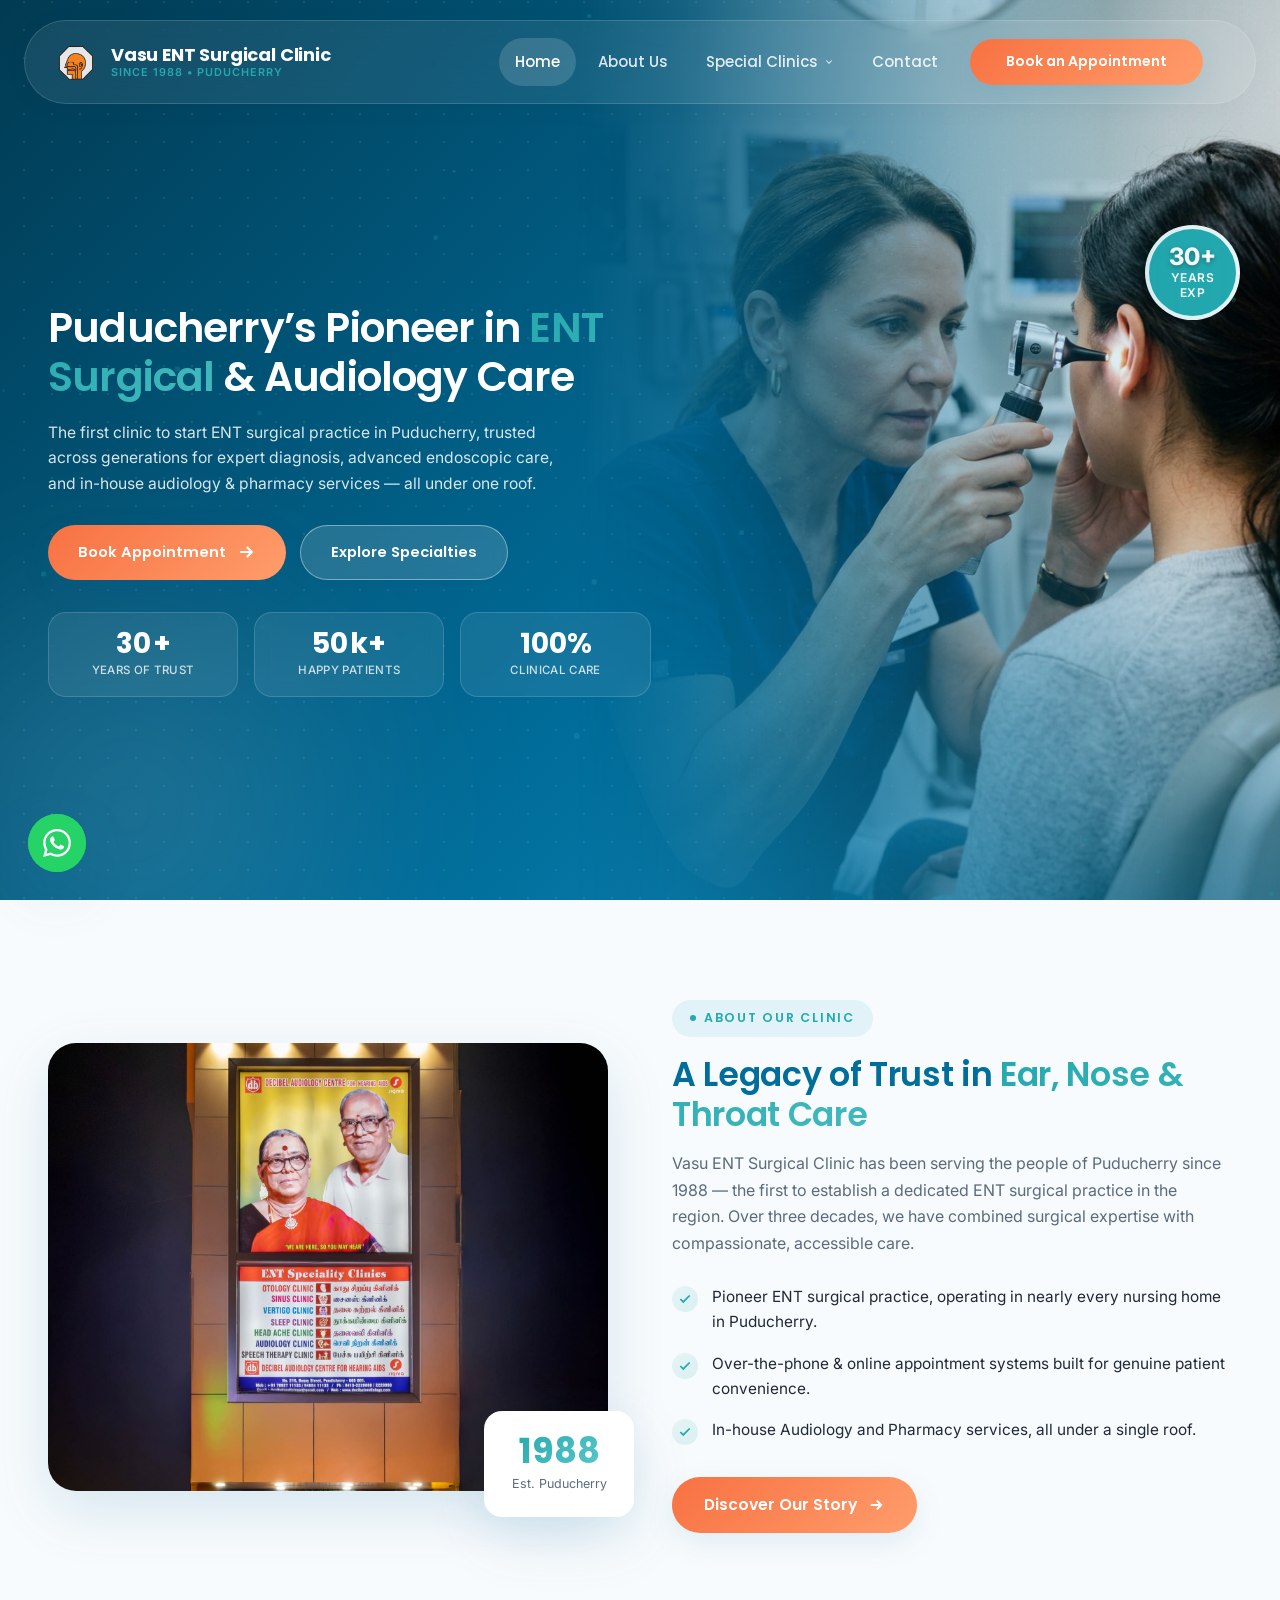
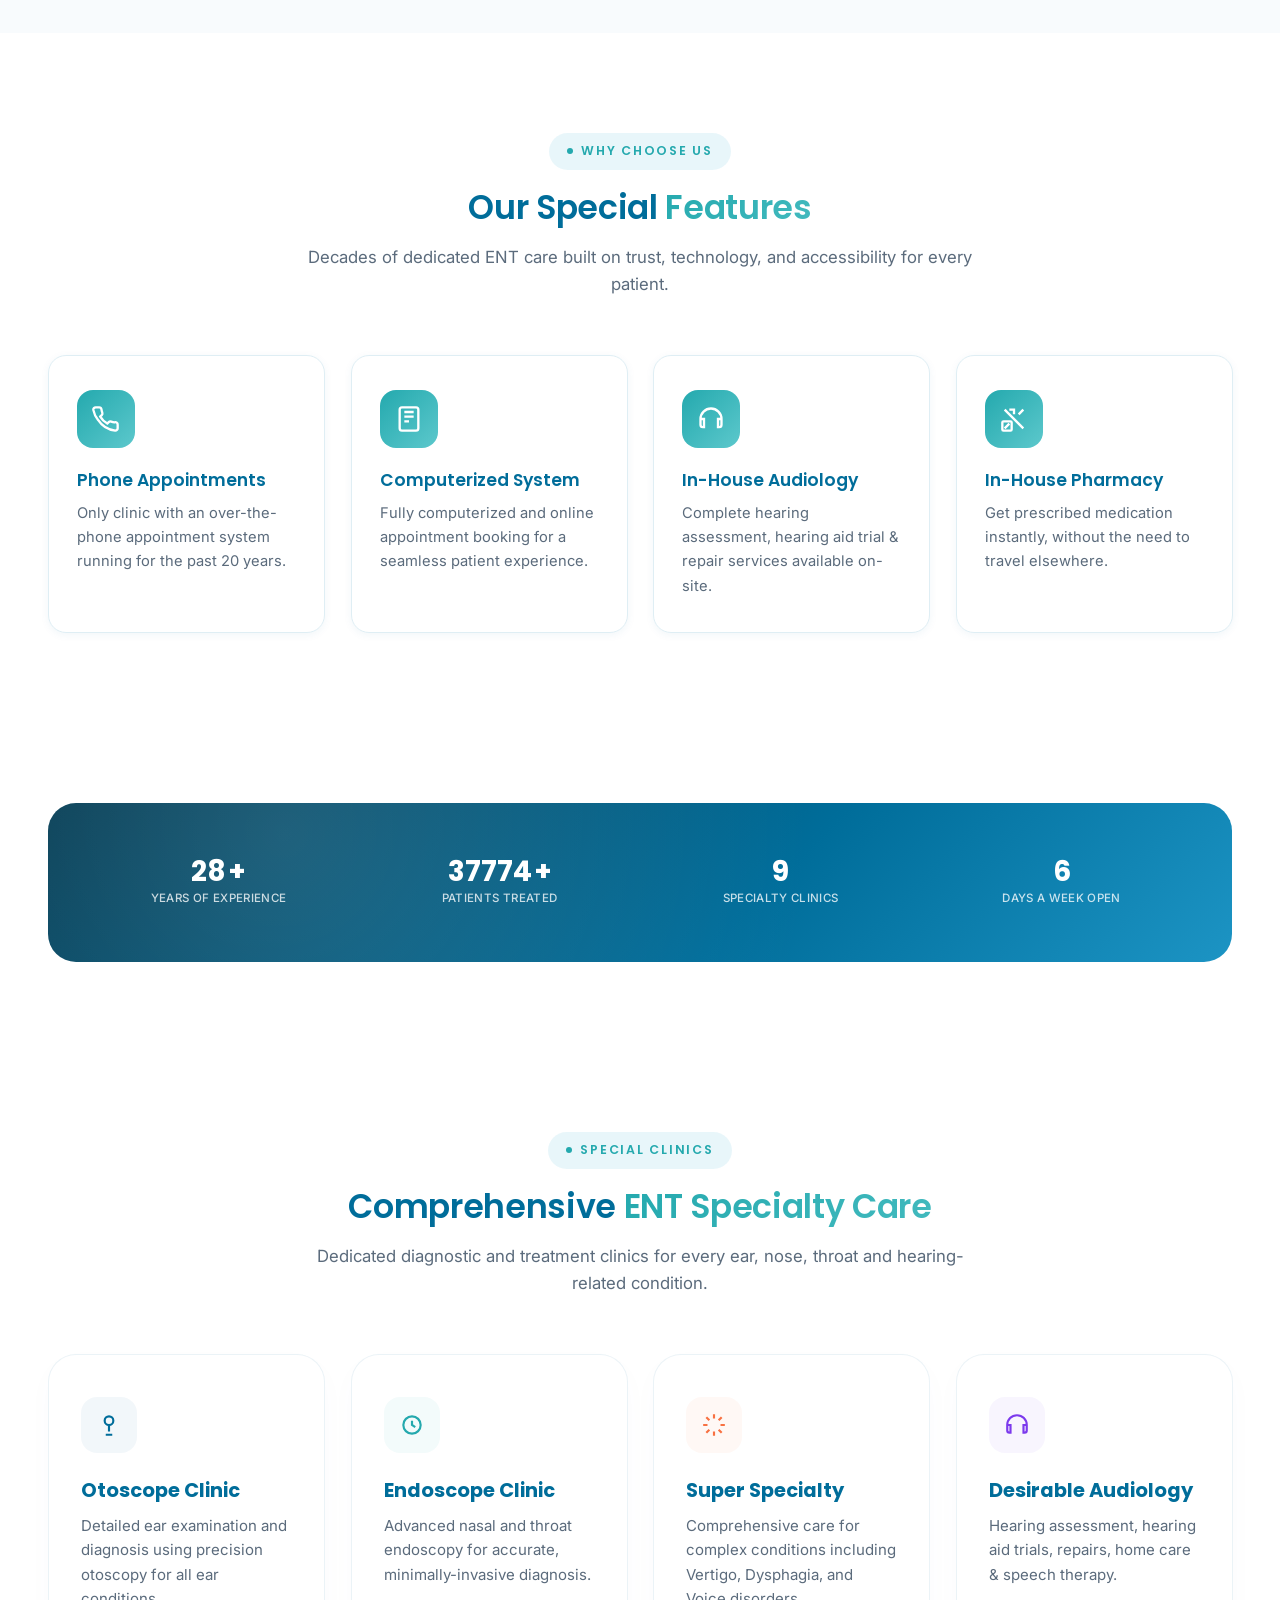
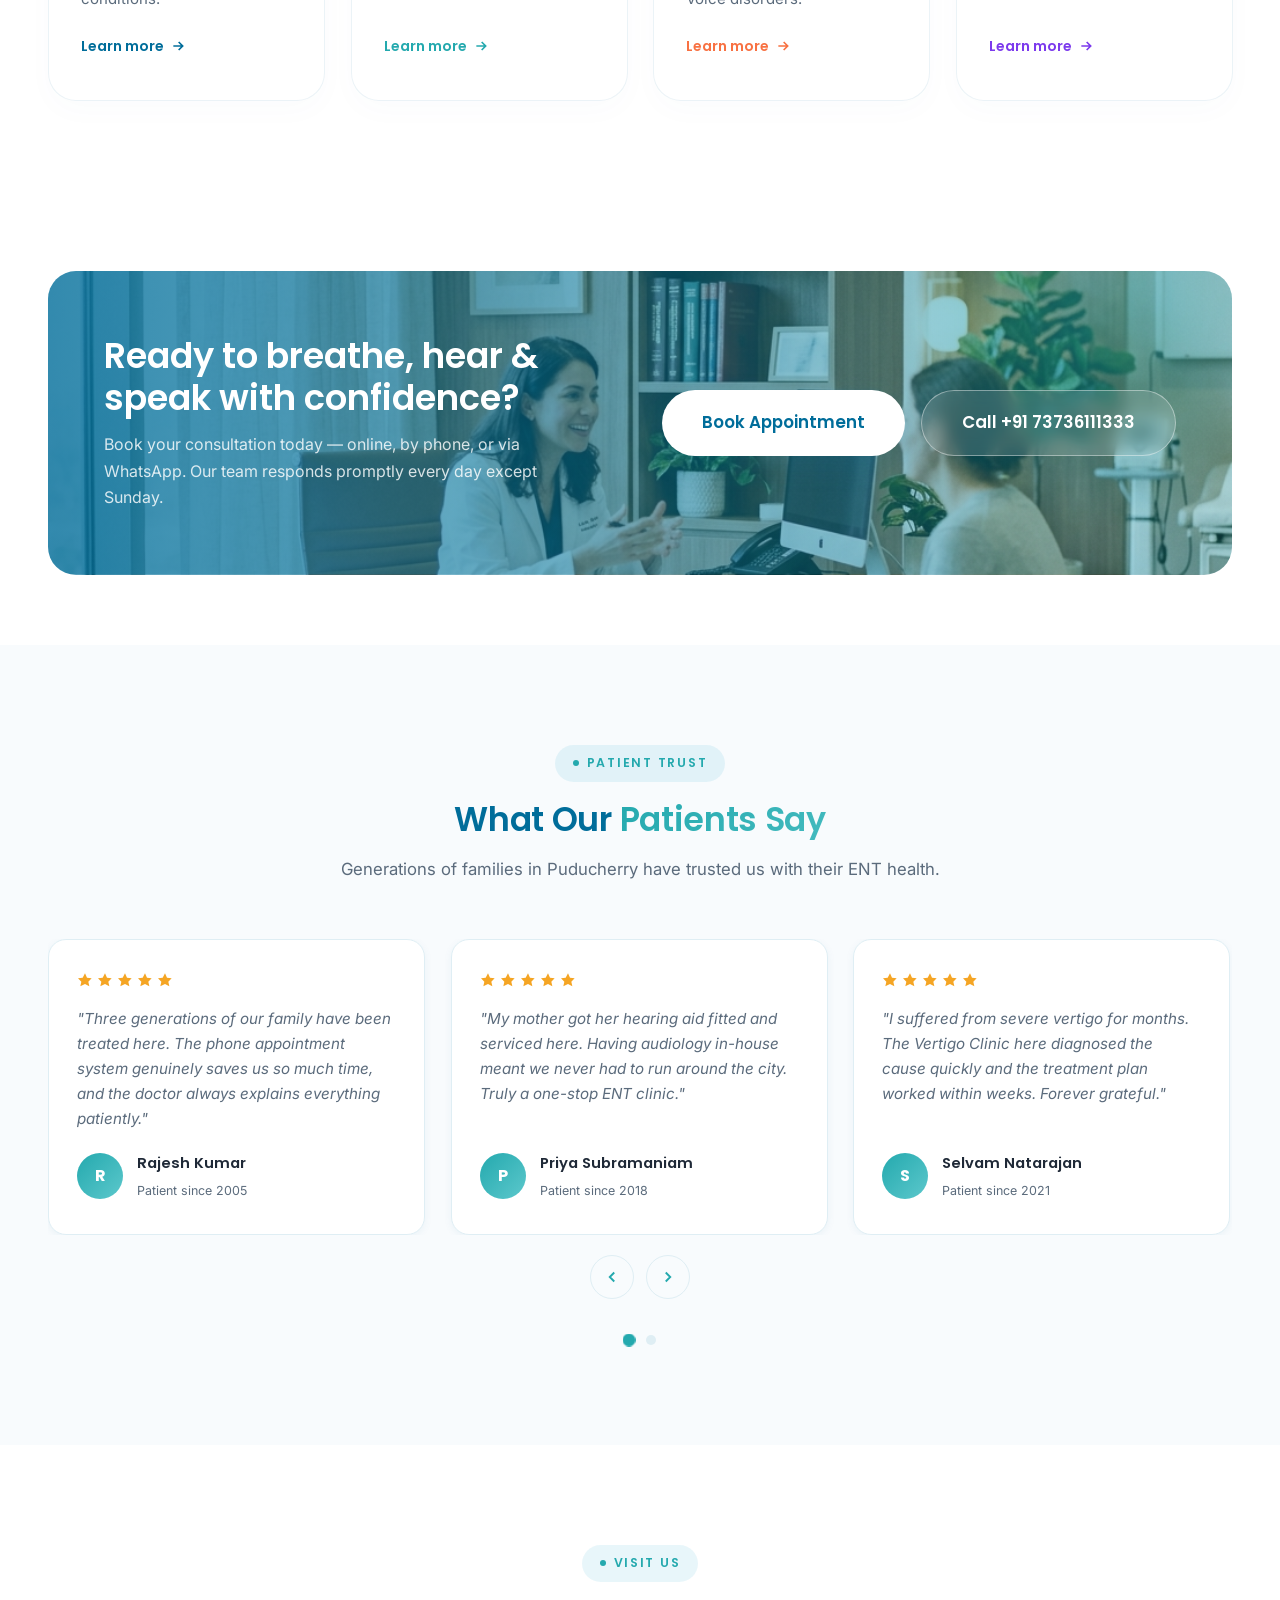
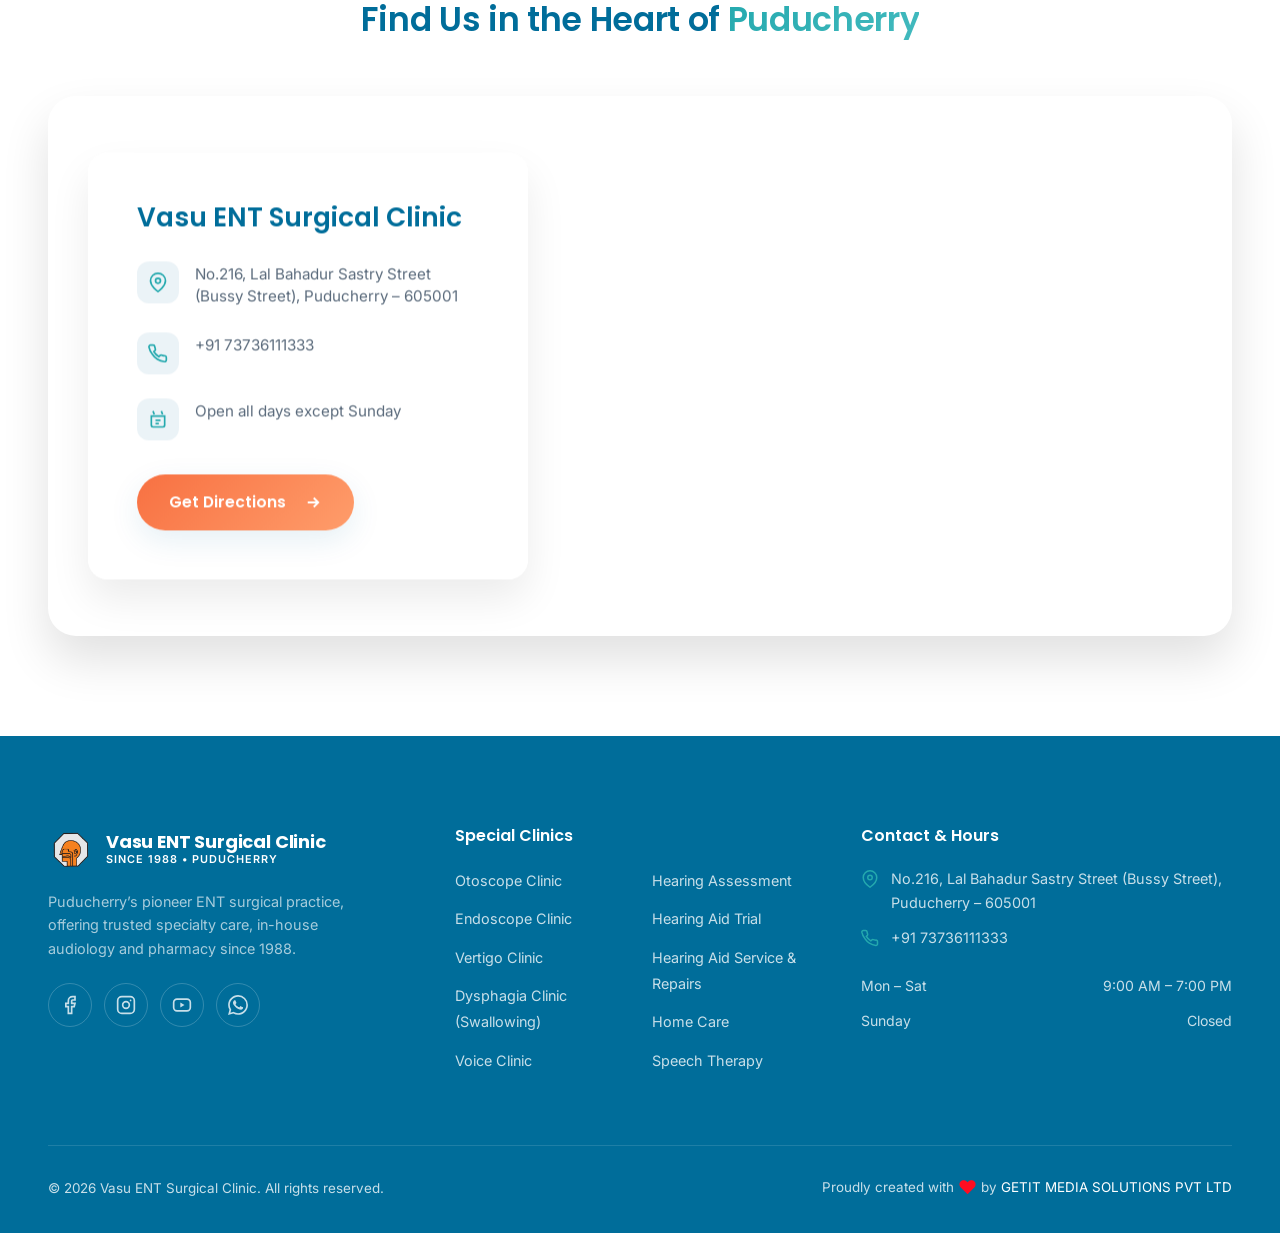
==== commit 8e75b951: "image crt" ====
--- a/index.html
+++ b/index.html
@@ -228,6 +228,12 @@
         </div>
 
         <div class="hero-visual">
+          <div class="floating-exp-badge">
+            <div class="badge-content">
+              <span class="badge-num">30+</span>
+              <span class="badge-text">Years<br>Exp</span>
+            </div>
+          </div>
           <div class="hero-carousel" id="hero-carousel">
             <div class="carousel-track">
               <!-- Slide 1: Otoscope Clinic -->
--- a/css/style.css
+++ b/css/style.css
@@ -330,6 +330,8 @@
 
 .btn-block {
   width: 100%;
+  white-space: normal;
+  text-align: center;
 }
 
 /* Ripple */
@@ -557,6 +559,7 @@
   padding: 12px 16px;
   border-radius: var(--radius-full);
   transition: color var(--transition), background var(--transition);
+  white-space: nowrap;
 }
 
 .nav-link:hover,
@@ -1706,6 +1709,10 @@
   align-items: center;
 }
 
+.split-section > * {
+  min-width: 0;
+}
+
 .split-visual {
   position: relative;
 }
@@ -2071,6 +2078,7 @@
   justify-content: space-between;
   gap: 40px;
   position: relative;
+  overflow: hidden;
   isolation: isolate;
 }
 
@@ -2457,7 +2465,7 @@
   inset: 0;
   border-radius: 50%;
   background: #25d366;
-  animation: pulse-ring 2.2s ease-out infinite;
+  animation: pulse-ring-anim 2.2s ease-out infinite;
   z-index: -1;
 }
 
@@ -2469,6 +2477,7 @@
   border-radius: var(--radius-lg);
   box-shadow: var(--shadow-lg);
   padding: 48px;
+  min-width: 0;
 }
 
 .form-grid {
@@ -2482,6 +2491,7 @@
   flex-direction: column;
   gap: 8px;
   margin-bottom: 22px;
+  min-width: 0;
 }
 
 .form-group.full {
@@ -2501,6 +2511,7 @@
 
 .form-control {
   width: 100%;
+  min-width: 0;
   padding: 14px 18px;
   border: 1.5px solid var(--color-border);
   border-radius: var(--radius-sm);
@@ -2848,11 +2859,10 @@
   position: relative;
   display: block; /* Content stacked on top of background image */
   border-radius: 32px;
-  background-color: #02293b; /* Rich fallback */
-  background-repeat: no-repeat;
-  background-size: cover;
-  background-position: right center;
-  background-attachment: fixed; /* Desktop parallax background */
+  background: 
+    radial-gradient(rgba(255, 255, 255, 0.08) 1.2px, transparent 1.2px),
+    var(--gradient-deep);
+  background-size: 28px 28px, 100% 100%;
   margin-bottom: 48px;
   overflow: hidden;
   isolation: isolate;
@@ -2866,13 +2876,7 @@
   content: "";
   position: absolute;
   inset: 0;
-  background: linear-gradient(90deg, 
-    #02293b 0%, 
-    rgba(2, 41, 59, 0.95) 35%, 
-    rgba(2, 41, 59, 0.6) 65%, 
-    rgba(2, 41, 59, 0.15) 85%, 
-    rgba(2, 41, 59, 0) 100%
-  );
+  background: none;
   z-index: -1;
   pointer-events: none;
 }
@@ -2905,7 +2909,7 @@
   display: flex;
   flex-direction: column;
   justify-content: center;
-  max-width: 65%; /* limits text to left side */
+  max-width: 60%; /* limits text to left side */
   padding: 64px 60px;
   position: relative;
   z-index: 2;
@@ -2983,12 +2987,27 @@
 /* Background image covering card completely */
 .sp-hero-graphic {
   position: absolute;
-  inset: 0;
-  width: 100%;
+  top: 0;
+  right: 0;
+  width: 55%;
   height: 100%;
   z-index: -2;
   pointer-events: none;
   overflow: hidden;
+  -webkit-mask-image: linear-gradient(90deg, 
+    rgba(0, 0, 0, 0) 0%, 
+    rgba(0, 0, 0, 0.1) 15%, 
+    rgba(0, 0, 0, 0.65) 55%, 
+    rgba(0, 0, 0, 0.95) 85%, 
+    rgba(0, 0, 0, 1) 100%
+  );
+  mask-image: linear-gradient(90deg, 
+    rgba(0, 0, 0, 0) 0%, 
+    rgba(0, 0, 0, 0.1) 15%, 
+    rgba(0, 0, 0, 0.65) 55%, 
+    rgba(0, 0, 0, 0.95) 85%, 
+    rgba(0, 0, 0, 1) 100%
+  );
 }
 
 .sp-hero-graphic svg {
@@ -3163,6 +3182,10 @@
   grid-template-columns: 1.5fr 1fr;
   gap: 32px;
   align-items: start;
+}
+
+.sp-grid > * {
+  min-width: 0;
 }
 
 .sp-panel-card {
--- a/css/animations.css
+++ b/css/animations.css
@@ -290,6 +290,77 @@
 }
 
 /* ─────────────────────────────────────────────────────────────
+   FLOATING EXPERIENCE BADGE (HERO IMAGE OVERLAY)
+───────────────────────────────────────────────────────────── */
+@keyframes badge-blink {
+  0%, 100% { 
+    opacity: 1;
+    box-shadow: 0 0 30px rgba(255, 255, 255, 0.6), 0 0 15px rgba(36, 169, 174, 0.8);
+    transform: scale(1);
+  }
+  50% {
+    opacity: 0.2;
+    box-shadow: none;
+    transform: scale(0.98);
+  }
+}
+
+.floating-exp-badge {
+  position: absolute;
+  top: 25%; /* Moved down significantly so it doesn't overlap the navbar */
+  right: 40px;
+  width: 95px;
+  height: 95px;
+  background: linear-gradient(135deg, var(--color-primary, #006d9a), var(--color-accent, #24a9ae));
+  border-radius: 50%;
+  display: flex;
+  align-items: center;
+  justify-content: center;
+  z-index: 10;
+  animation: badge-blink 1.2s infinite; /* Changed to a faster blink */
+  color: #ffffff;
+  text-align: center;
+  border: 4px solid rgba(255, 255, 255, 0.9);
+}
+
+.floating-exp-badge .badge-content {
+  display: flex;
+  flex-direction: column;
+  align-items: center;
+}
+
+.floating-exp-badge .badge-num {
+  font-size: 1.5rem;
+  font-weight: 800;
+  line-height: 1;
+  text-shadow: 0 2px 5px rgba(0,0,0,0.3);
+}
+
+.floating-exp-badge .badge-text {
+  font-size: 0.75rem;
+  font-weight: 600;
+  text-transform: uppercase;
+  letter-spacing: 0.5px;
+  line-height: 1.2;
+  margin-top: 2px;
+}
+
+@media (max-width: 992px) {
+  .floating-exp-badge {
+    width: 80px;
+    height: 80px;
+    right: 20px;
+    top: 5%;
+  }
+  .floating-exp-badge .badge-num {
+    font-size: 1.2rem;
+  }
+  .floating-exp-badge .badge-text {
+    font-size: 0.65rem;
+  }
+}
+
+/* ─────────────────────────────────────────────────────────────
    REDUCED MOTION — respect user preference
 ───────────────────────────────────────────────────────────── */
 @media (prefers-reduced-motion: reduce) {
--- a/css/responsive.css
+++ b/css/responsive.css
@@ -22,8 +22,9 @@
   max-width: 100%;
 }
 
-body {
+html, body {
   overflow-x: hidden;
+  max-width: 100%;
 }
 
 /* ==========================================================================
@@ -58,6 +59,40 @@
 @media (max-width: 1200px) {
   .container {
     padding-inline: 24px;
+  }
+
+  /* Tighten the pill nav so Home/About Us/Special Clinics/Contact
+     never wrap to two lines before the drawer breakpoint kicks in. */
+  .nav-menu {
+    gap: 2px;
+  }
+
+  .nav-link {
+    padding: 12px 10px;
+    font-size: 0.86rem;
+  }
+
+  .nav-phone {
+    font-size: 0.82rem;
+    gap: 6px;
+  }
+
+  .nav-actions {
+    gap: 10px;
+  }
+
+  .nav-cta {
+    margin-left: 4px;
+  }
+
+  .nav-cta .btn {
+    padding-left: 22px;
+    padding-right: 22px;
+    font-size: 0.9rem;
+  }
+
+  .brand-name {
+    font-size: 1.02rem;
   }
 
   .hero-grid {
@@ -303,20 +338,22 @@
   }
 
   .hero-grid {
-    grid-template-columns: 1fr;
-    gap: 40px;
+    display: flex;
+    flex-direction: column-reverse;
+    gap: 32px;
   }
 
   .hero-visual {
-    position: absolute;
-    inset: 0;
-    width: 100%;
-    height: 100%;
+    position: relative;
+    width: 100%;
+    height: 380px;
     max-width: none;
     margin-inline: unset;
     z-index: 1;
-    order: unset;
-    opacity: 0.55;
+    opacity: 1;
+    border-radius: 24px;
+    overflow: hidden;
+    box-shadow: 0 16px 40px rgba(0, 0, 0, 0.25);
     -webkit-mask-image: none !important;
     mask-image: none !important;
   }
@@ -335,22 +372,20 @@
     position: relative;
     z-index: 10;
     text-align: center;
-    background: rgba(0, 30, 50, 0.55);
-    border-radius: 16px;
-    padding: 28px 20px;
-    backdrop-filter: blur(4px);
-    -webkit-backdrop-filter: blur(4px);
+    background: transparent;
+    padding: 0;
+    border-radius: 0;
+    backdrop-filter: none;
+    -webkit-backdrop-filter: none;
   }
 
   .hero-title {
-    text-shadow: 0 2px 12px rgba(0,0,0,0.7), 0 1px 4px rgba(0,0,0,0.9);
+    text-shadow: none;
+    font-size: 2.3rem;
   }
 
   .hero-desc {
-    text-shadow: 0 1px 6px rgba(0,0,0,0.8);
-  }
-
-  .hero-desc {
+    text-shadow: none;
     margin-inline: auto;
     max-width: 540px;
   }
@@ -508,6 +543,8 @@
     inset: 0;
     width: 100%;
     height: 100%;
+    -webkit-mask-image: none !important;
+    mask-image: none !important;
   }
 
   .sp-hero-img {
@@ -534,9 +571,22 @@
     padding: calc(var(--header-height) + 50px) 0 70px;
   }
 
-  .page-hero--about,
+  .page-hero--about {
+    padding: calc(var(--header-height) + 60px) 0 80px;
+    background-image: linear-gradient(rgba(0, 0, 0, 0.75), rgba(0, 0, 0, 0.75)), url('../assets/images/about_hero_bg.png') !important;
+  }
+
   .page-hero--contact {
     padding: calc(var(--header-height) + 60px) 0 80px;
+    background-image: linear-gradient(rgba(0, 0, 0, 0.75), rgba(0, 0, 0, 0.75)), url('../assets/images/contact_hero_bg.png') !important;
+  }
+
+  .page-hero--booking {
+    background-image: linear-gradient(rgba(0, 0, 0, 0.78), rgba(0, 0, 0, 0.78)), url('../assets/images/booking_hero_bg.png') !important;
+  }
+
+  .page-hero--specialties {
+    background-image: linear-gradient(rgba(0, 0, 0, 0.75), rgba(0, 0, 0, 0.75)), url('../assets/images/specialties-hero.png') !important;
   }
 }
 
@@ -567,7 +617,7 @@
   .brand-tag  { font-size: 0.62rem; }
 
   .nav-menu {
-    width: 100vw;
+    width: 100%;
     padding-inline: 20px;
   }
 
@@ -704,6 +754,13 @@
     z-index: 50;
     width: 100%;
     max-width: 100%;
+  }
+
+  /* The desktop scroll arrows sit outside the wrapper bounds (-22px) which
+     clips them at the viewport edge on narrow screens. Native touch swipe
+     plus the existing fade-edge gradient already signal scrollability. */
+  .tabs-scroll-btn {
+    display: none;
   }
 
   .specialty-tabs {
@@ -1247,16 +1304,16 @@
    inline which beats regular CSS selectors. Use !important to override.
    Applies to: contact quick-cards, about mission/vision cards.
    ------------------------------------------------------------ */
-@media (max-width: 768px) {
-  .features-grid[style] {
-    grid-template-columns: 1fr !important;
-  }
-}
-
 @media (max-width: 992px) {
   /* On tablet let 3-col inline grids show as 2-col */
   .features-grid[style] {
     grid-template-columns: repeat(2, 1fr) !important;
+  }
+}
+
+@media (max-width: 768px) {
+  .features-grid[style] {
+    grid-template-columns: 1fr !important;
   }
 }
 
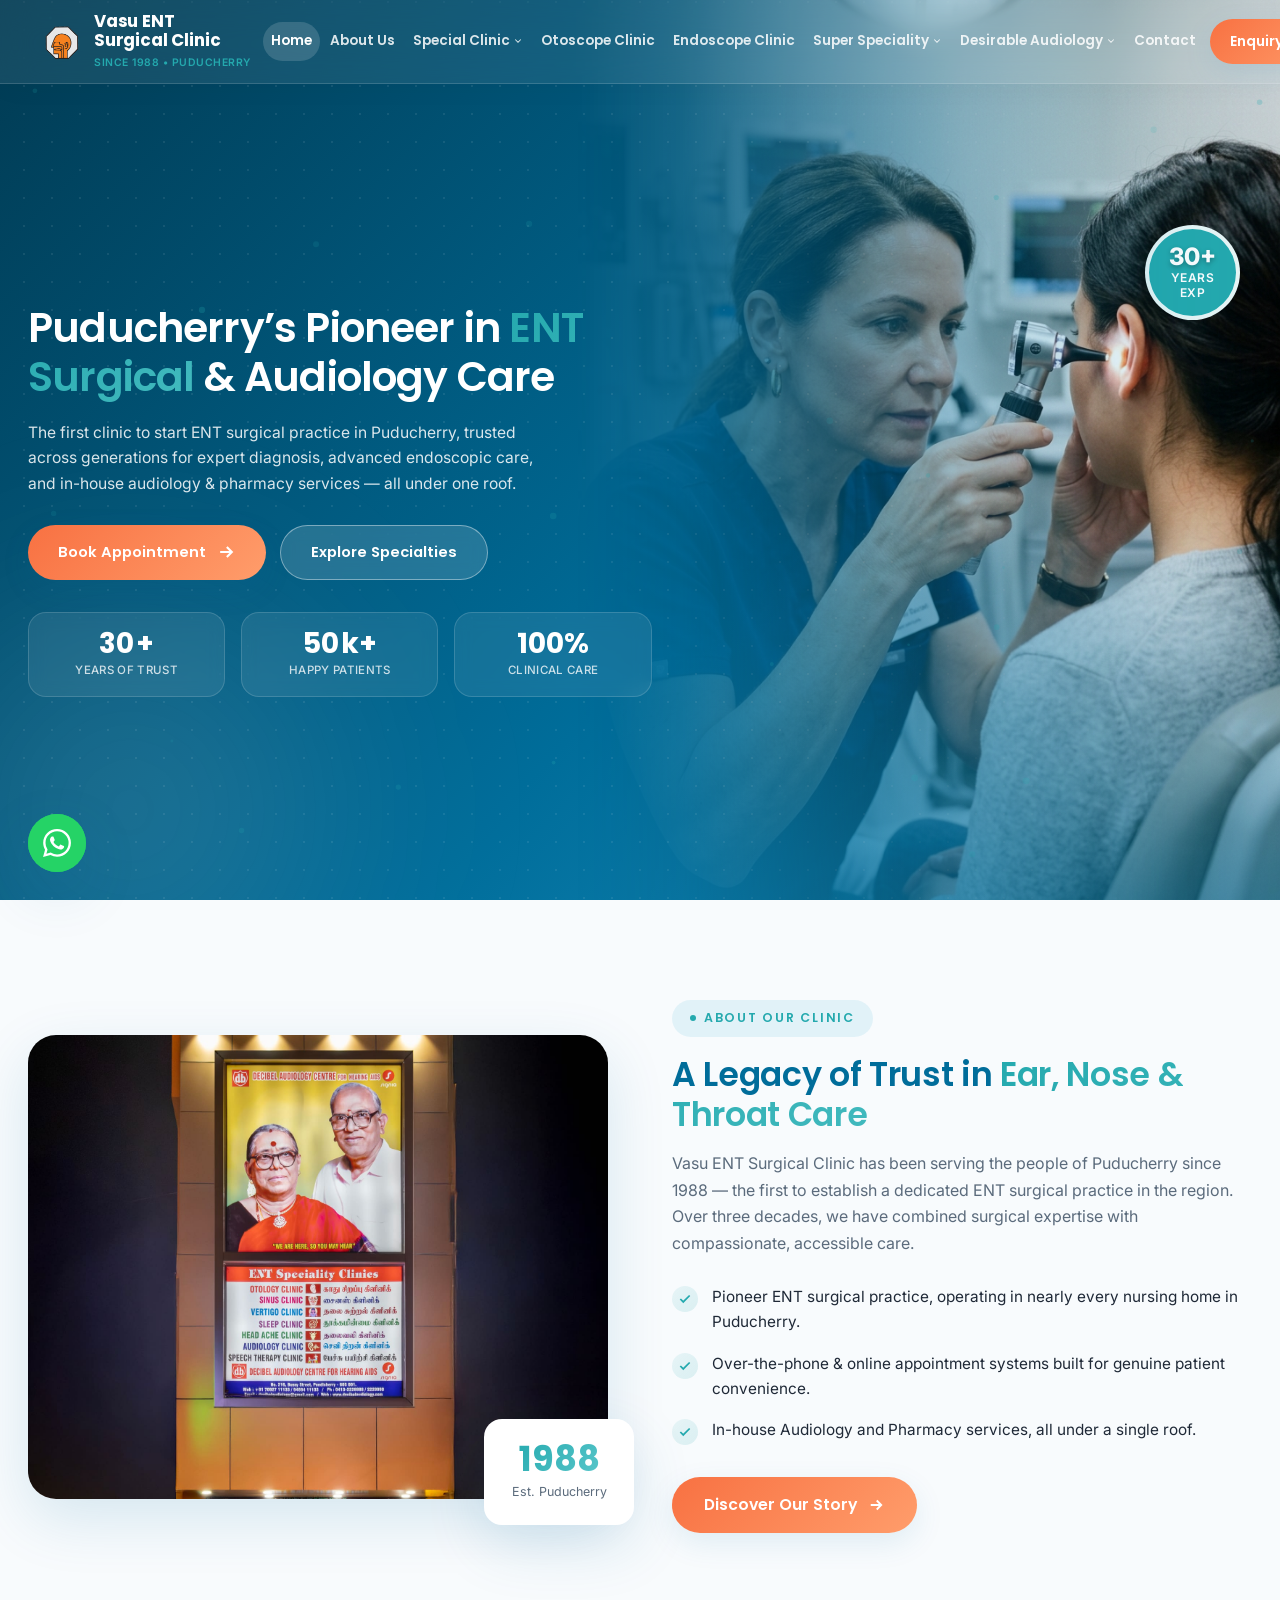
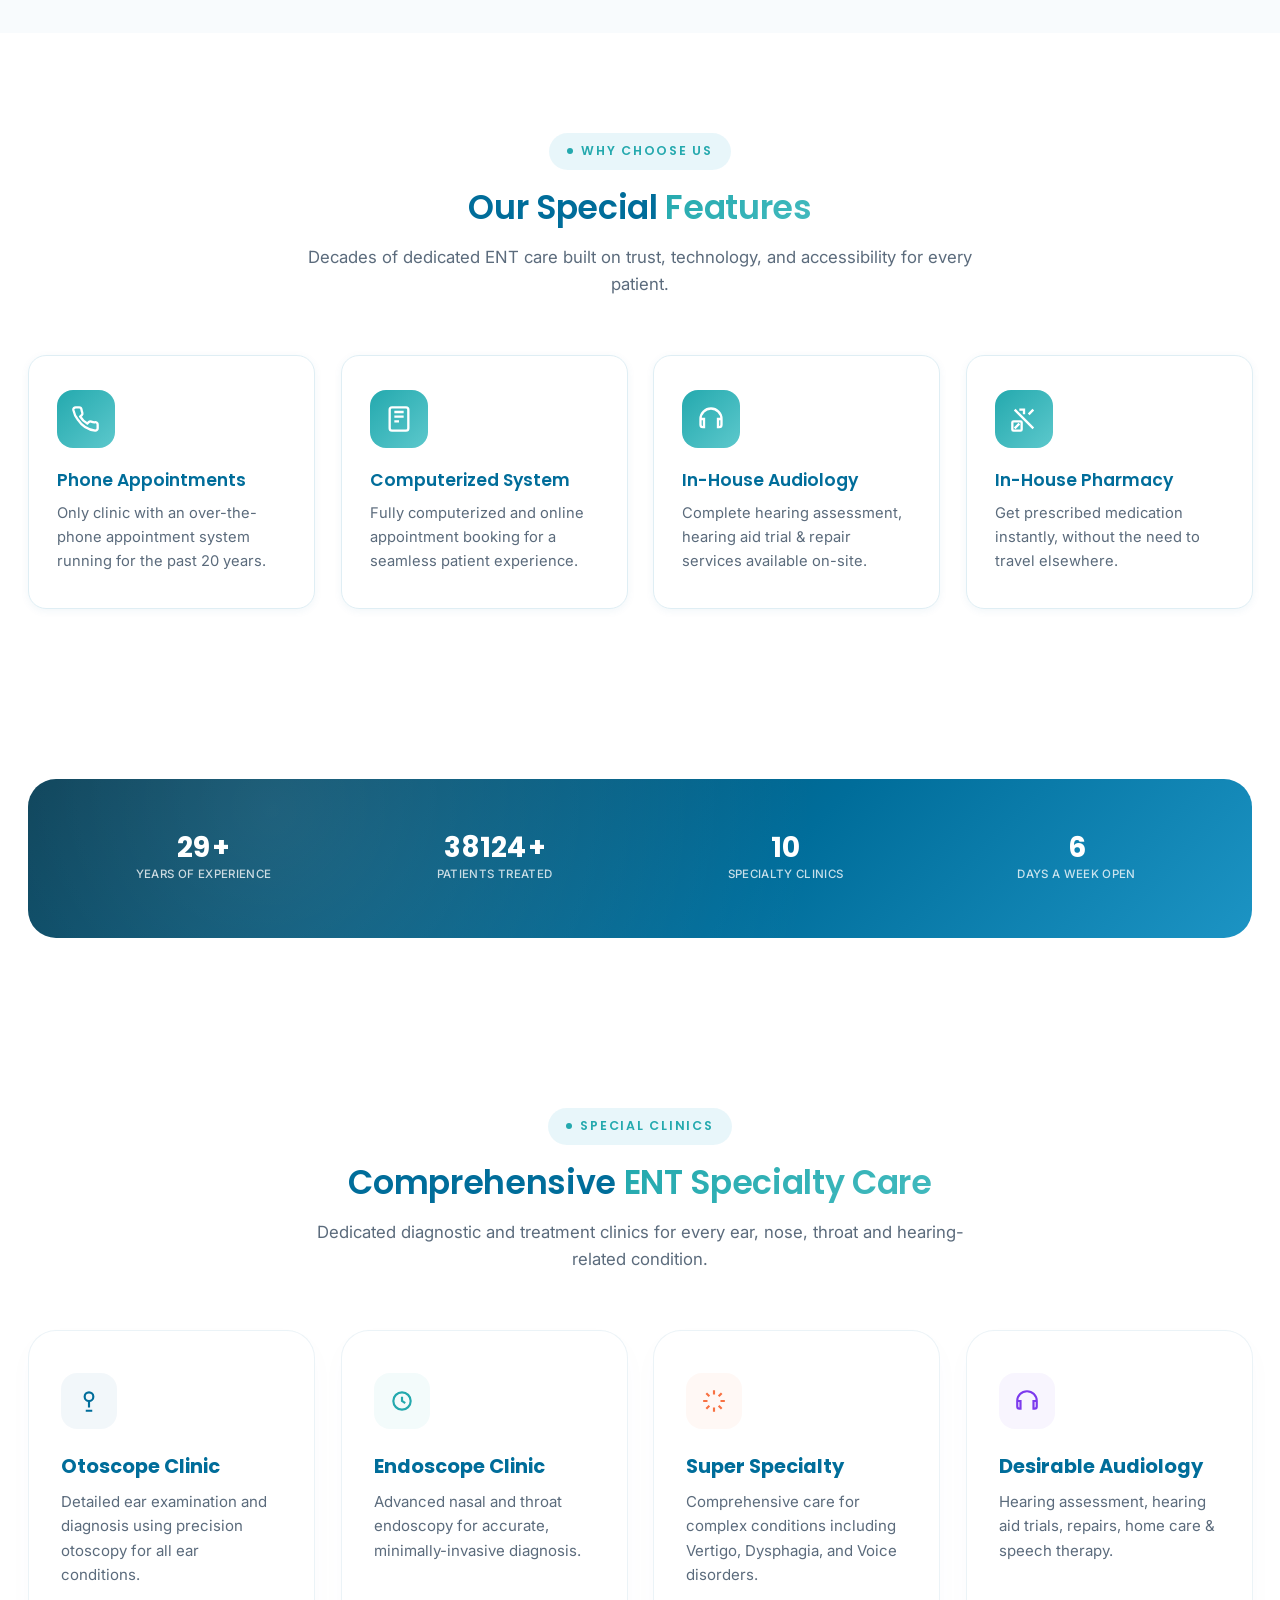
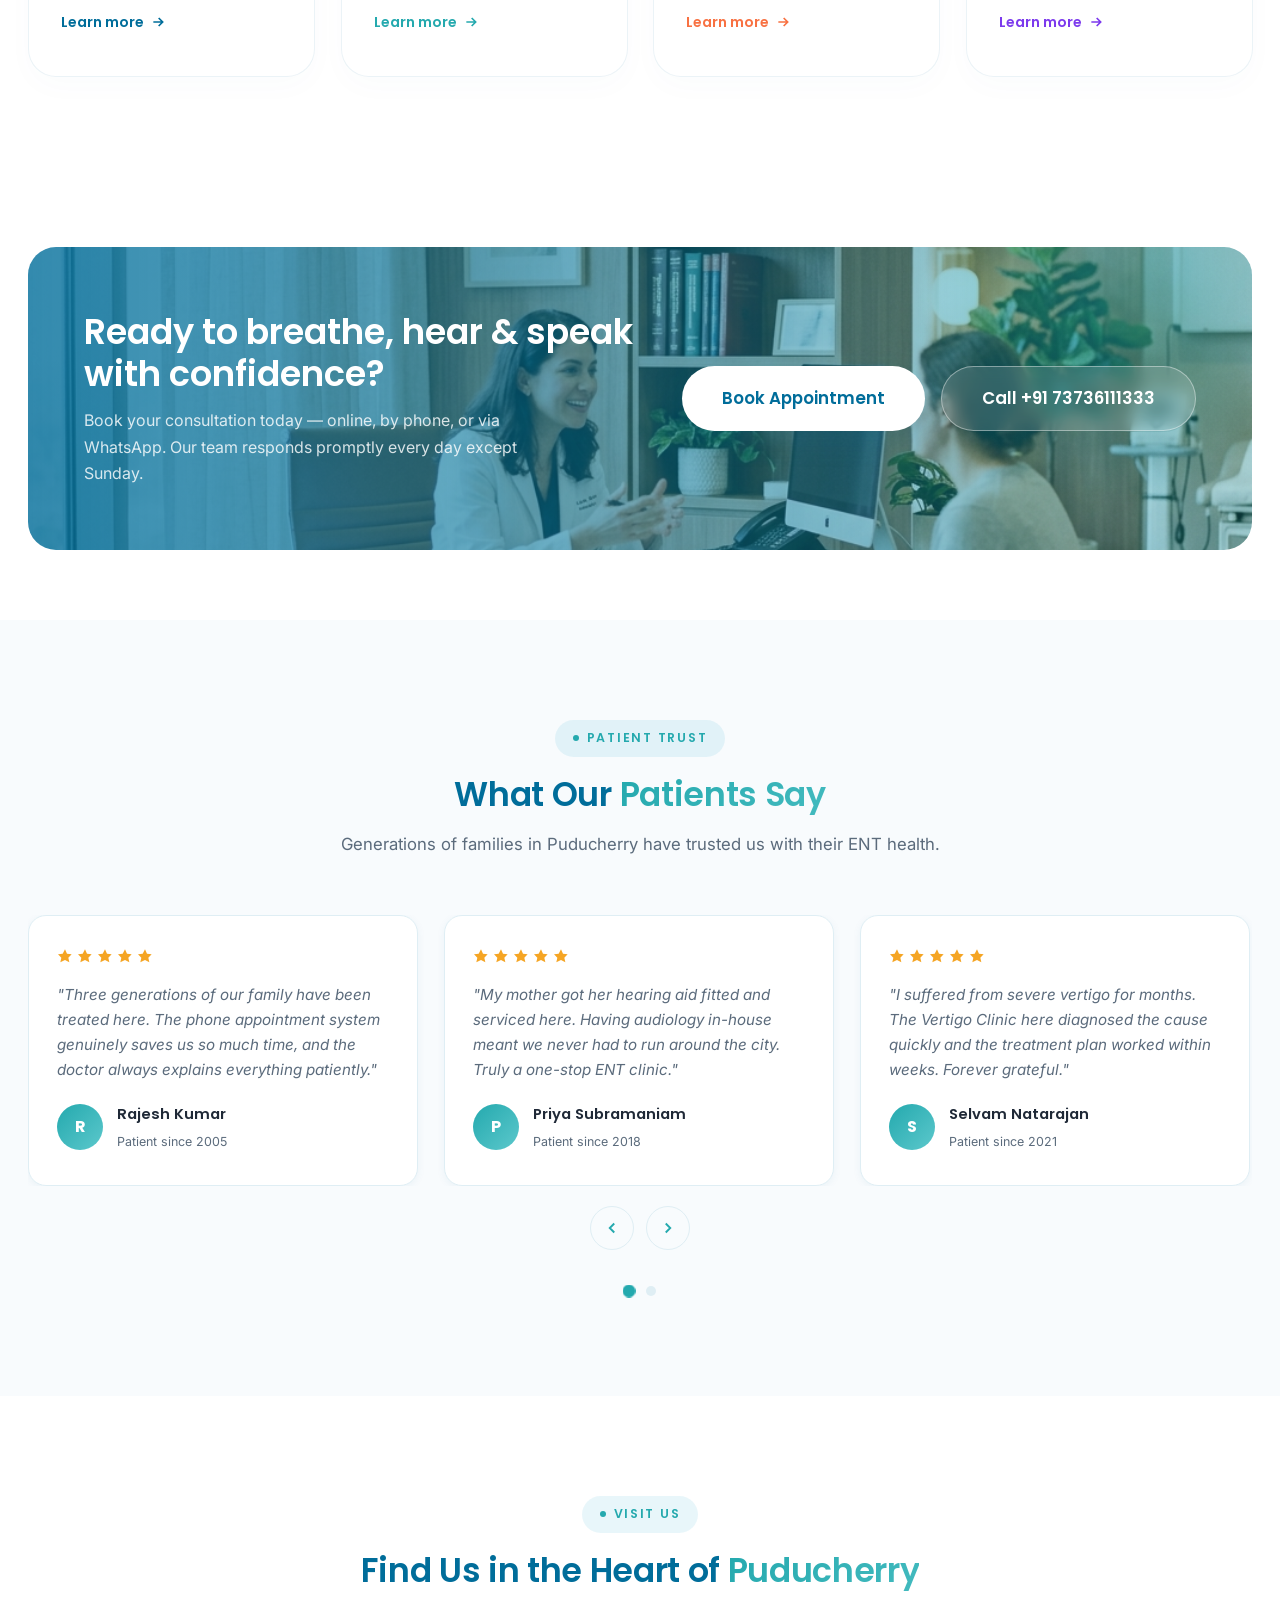
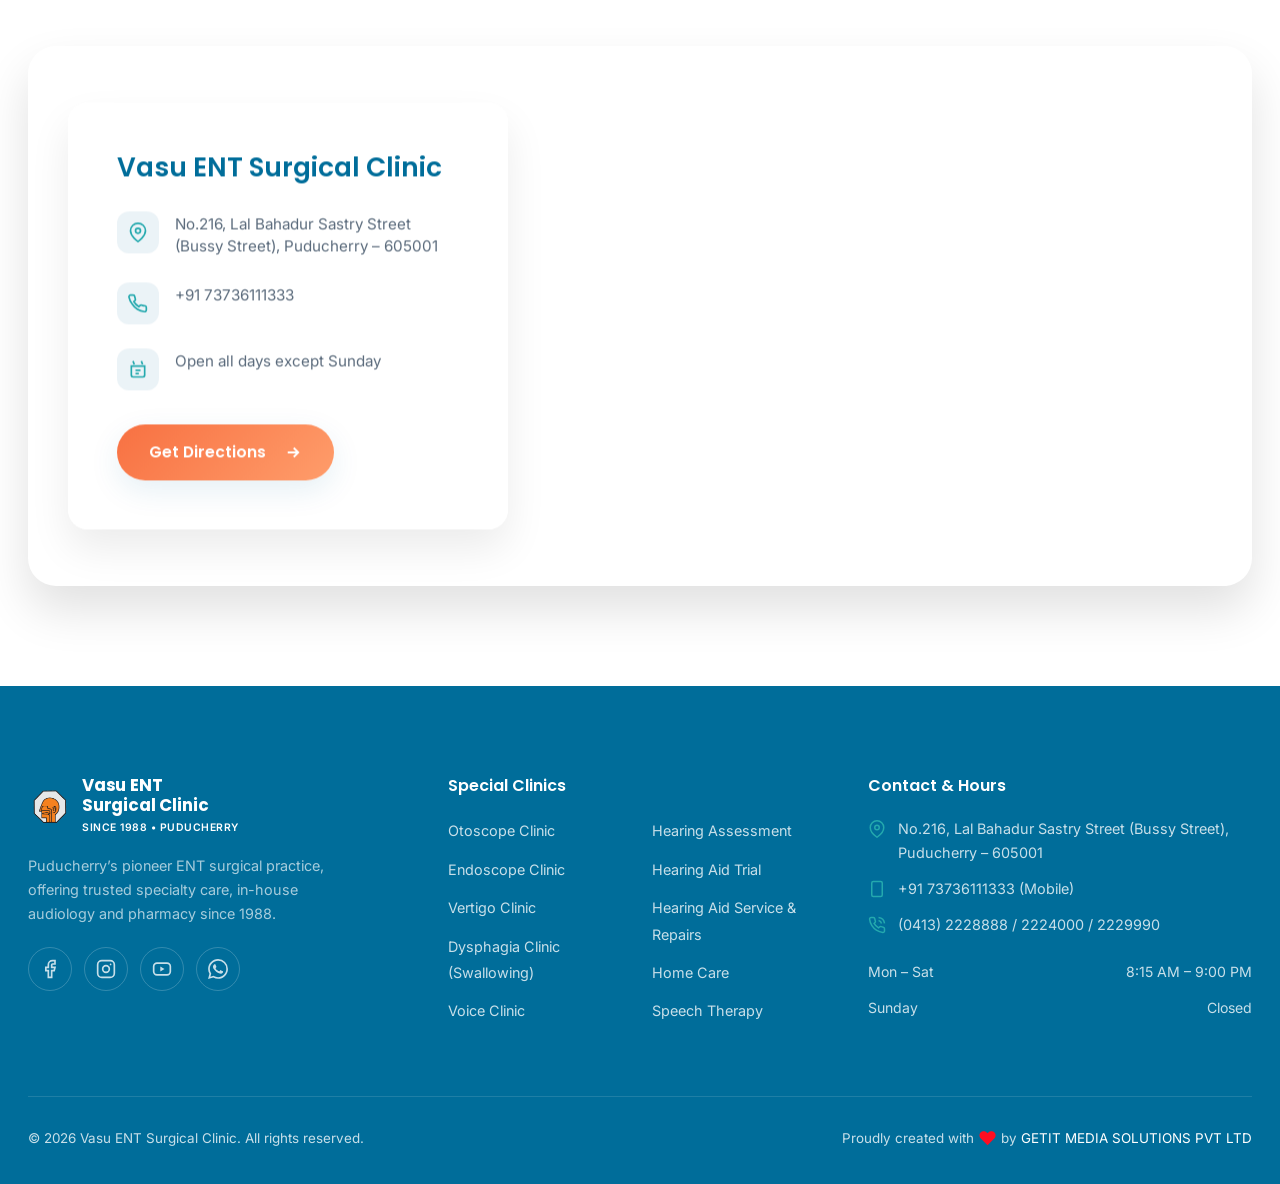
==== commit 9320d251: "crt" ====
--- a/index.html
+++ b/index.html
@@ -88,7 +88,7 @@
         <img src="assets/logo/ent-emblem.png" alt="Vasu ENT Surgical Clinic emblem" class="brand-emblem" width="46"
           height="46" />
         <span class="brand-text">
-          <span class="brand-name">Vasu ENT Surgical Clinic</span>
+          <span class="brand-name">Vasu ENT<br>Surgical Clinic</span>
           <span class="brand-tag">Since 1988 &bull; Puducherry</span>
         </span>
       </a>
@@ -98,7 +98,7 @@
           <a href="index.html" class="brand">
             <img src="assets/logo/ent-emblem.png" alt="Vasu ENT Surgical Clinic emblem" class="brand-emblem" width="40" height="40" />
             <span class="brand-text">
-              <span class="brand-name">Vasu ENT Surgical Clinic</span>
+              <span class="brand-name">Vasu ENT<br>Surgical Clinic</span>
               <span class="brand-tag">Since 1988 &bull; Puducherry</span>
             </span>
           </a>
@@ -115,46 +115,50 @@
           <a href="about.html" class="nav-link" data-page="about.html">About Us</a>
         </div>
 
-        <div class="nav-item has-mega">
+        <div class="nav-item has-dropdown">
           <a href="specialties.html" class="nav-link" data-page="specialties.html" aria-haspopup="true">
-            Special Clinics
-            <svg class="chevron" viewBox="0 0 24 24" fill="none" stroke="currentColor" stroke-width="2.5"
-              stroke-linecap="round">
-              <path d="M6 9l6 6 6-6" />
-            </svg>
+            Special Clinic
+            <svg class="chevron" viewBox="0 0 24 24" fill="none" stroke="currentColor" stroke-width="2.5" stroke-linecap="round"><path d="M6 9l6 6 6-6" /></svg>
           </a>
-          <div class="mega-menu">
-            <div class="mega-grid">
-              <a href="specialties.html#otoscope-clinic" class="mega-card">
-                <span class="mega-card-title">Otoscope Clinic</span>
-                <span class="mega-card-desc">Advanced ear examination</span>
-              </a>
-
-              <a href="specialties.html#endoscope-clinic" class="mega-card">
-                <span class="mega-card-title">Endoscope Clinic</span>
-                <span class="mega-card-desc">Nasal &amp; throat diagnostics</span>
-              </a>
-
-              <a href="specialties.html#vertigo-clinic" class="mega-card">
-                <span class="mega-card-title">Vertigo Clinic</span>
-                <span class="mega-card-desc">Dizziness &amp; balance care</span>
-              </a>
-
-              <a href="specialties.html#voice-clinic" class="mega-card">
-                <span class="mega-card-title">Voice Clinic</span>
-                <span class="mega-card-desc">Vocal cord &amp; speech treatment</span>
-              </a>
-              
-              <a href="specialties.html#dysphagia-clinic" class="mega-card">
-                <span class="mega-card-title">Dysphagia Clinic</span>
-                <span class="mega-card-desc">Swallowing disorders</span>
-              </a>
-
-              <a href="specialties.html#hearing-assessment" class="mega-card">
-                <span class="mega-card-title">Desirable Audiology</span>
-                <span class="mega-card-desc">Hearing tests &amp; aids</span>
-              </a>
-            </div>
+          <div class="dropdown-menu">
+            <a href="specialties.html#otoscope-clinic" class="dropdown-link">Otoscope Clinic</a>
+            <a href="specialties.html#endoscope-clinic" class="dropdown-link">Endoscope Clinic</a>
+            <a href="specialties.html#super-speciality" class="dropdown-link">Super Speciality</a>
+            <a href="specialties.html#desirable-audiology" class="dropdown-link">Desirable Audiology</a>
+          </div>
+        </div>
+
+        <div class="nav-item">
+          <a href="otoscope-clinic.html" class="nav-link" data-page="otoscope-clinic.html">Otoscope Clinic</a>
+        </div>
+
+        <div class="nav-item">
+          <a href="endoscope-clinic.html" class="nav-link" data-page="endoscope-clinic.html">Endoscope Clinic</a>
+        </div>
+
+        <div class="nav-item has-dropdown">
+          <a href="super-speciality.html" class="nav-link" data-page="super-speciality.html" aria-haspopup="true">
+            Super Speciality
+            <svg class="chevron" viewBox="0 0 24 24" fill="none" stroke="currentColor" stroke-width="2.5" stroke-linecap="round"><path d="M6 9l6 6 6-6" /></svg>
+          </a>
+          <div class="dropdown-menu">
+            <a href="super-speciality.html#vertigo-clinic" class="dropdown-link">Vertigo Clinic</a>
+            <a href="super-speciality.html#dysphagia-clinic" class="dropdown-link">Dysphagia Clinic (Swallowing)</a>
+            <a href="super-speciality.html#voice-clinic" class="dropdown-link">Voice Clinic</a>
+          </div>
+        </div>
+
+        <div class="nav-item has-dropdown">
+          <a href="desirable-audiology.html" class="nav-link" data-page="desirable-audiology.html" aria-haspopup="true">
+            Desirable Audiology
+            <svg class="chevron" viewBox="0 0 24 24" fill="none" stroke="currentColor" stroke-width="2.5" stroke-linecap="round"><path d="M6 9l6 6 6-6" /></svg>
+          </a>
+          <div class="dropdown-menu">
+            <a href="desirable-audiology.html#hearing-assessment" class="dropdown-link">Hearing Assessment</a>
+            <a href="desirable-audiology.html#hearing-aid-trial" class="dropdown-link">Hearing Aid Trial</a>
+            <a href="desirable-audiology.html#hearing-aid-service" class="dropdown-link">Hearing Services &amp; Repairs</a>
+            <a href="desirable-audiology.html#home-care" class="dropdown-link">Home Care</a>
+            <a href="desirable-audiology.html#speech-therapy" class="dropdown-link">Speech Therapy</a>
           </div>
         </div>
 
@@ -163,11 +167,11 @@
         </div>
 
         <div class="nav-item nav-cta">
-          <a href="booking.html" class="btn btn-primary btn-sm">Book an Appointment</a>
+          <a href="booking.html" class="btn btn-primary btn-sm">Enquiry Now</a>
         </div>
 
         <div class="mobile-menu-actions">
-          <a href="booking.html" class="btn btn-primary btn-block">Book an Appointment</a>
+          <a href="booking.html" class="btn btn-primary btn-block">Enquiry Now</a>
           <a href="tel:+9173736111333" class="btn btn-outline btn-block">Call Clinic</a>
         </div>
       </nav>
@@ -640,7 +644,7 @@
                   <path d="M12 2l3 6.5 7 1-5 5 1.5 7-6.5-3.5L5 21.5 6.5 14.5l-5-5 7-1z" />
                 </svg>
               </div>
-              <p class="testimonial-text">"Booking through WhatsApp was so convenient. The doctor's decades of
+              <p class="testimonial-text">"Booking through Phone was so convenient. The doctor's decades of
                 experience really show &mdash; my son's chronic sinus issue was finally resolved."</p>
               <div class="testimonial-person">
                 <span class="testimonial-avatar">A</span>
@@ -732,7 +736,7 @@
             <img src="assets/logo/ent-emblem.png" alt="Vasu ENT Surgical Clinic emblem" class="brand-emblem" width="46"
               height="46" />
             <span class="brand-text">
-              <span class="brand-name">Vasu ENT Surgical Clinic</span>
+              <span class="brand-name">Vasu ENT<br>Surgical Clinic</span>
               <span class="brand-tag">Since 1988 &bull; Puducherry</span>
             </span>
           </a>
@@ -754,7 +758,7 @@
                 <rect x="2" y="5" width="20" height="14" rx="4" />
                 <path d="M10 9l5 3-5 3z" fill="currentColor" stroke="none" />
               </svg></a>
-            <a href="https://wa.me/917373611133" aria-label="WhatsApp"><svg viewBox="0 0 24 24" fill="currentColor">
+            <a href="tel:+9173736111333" aria-label="Phone"><svg viewBox="0 0 24 24" fill="currentColor">
                 <path
                   d="M17.472 14.382c-.297-.149-1.758-.867-2.03-.967-.273-.099-.471-.148-.67.15-.197.297-.767.966-.94 1.164-.173.199-.347.223-.644.075-.297-.15-1.255-.463-2.39-1.475-.883-.788-1.48-1.761-1.653-2.059-.173-.297-.018-.458.13-.606.134-.133.298-.347.446-.52.149-.174.198-.298.298-.497.099-.198.05-.371-.025-.52-.075-.149-.669-1.612-.916-2.207-.242-.579-.487-.5-.669-.51a12.8 12.8 0 0 0-.57-.01c-.198 0-.52.074-.792.372-.272.297-1.04 1.016-1.04 2.479 0 1.462 1.065 2.875 1.213 3.074.149.198 2.096 3.2 5.077 4.487.709.306 1.262.489 1.694.625.712.227 1.36.195 1.871.118.571-.085 1.758-.719 2.006-1.413.248-.694.248-1.289.173-1.413-.074-.124-.272-.198-.57-.347m-5.421 7.403h-.004a9.87 9.87 0 0 1-5.031-1.378l-.361-.214-3.741.982.998-3.648-.235-.374a9.86 9.86 0 0 1-1.51-5.26c.001-5.45 4.436-9.884 9.888-9.884 2.64 0 5.122 1.03 6.988 2.898a9.825 9.825 0 0 1 2.893 6.994c-.003 5.45-4.437 9.884-9.885 9.884m8.413-18.297A11.815 11.815 0 0 0 12.05 0C5.495 0 .16 5.335.157 11.892c0 2.096.547 4.142 1.588 5.945L.057 24l6.305-1.654a11.882 11.882 0 0 0 5.683 1.448h.005c6.554 0 11.89-5.335 11.893-11.893a11.821 11.821 0 0 0-3.48-8.413Z" />
               </svg></a>
@@ -793,15 +797,22 @@
             <li>
               <a href="tel:+9173736111333">
                 <svg viewBox="0 0 24 24" fill="none" stroke="currentColor" stroke-width="2">
-                  <path
-                    d="M22 16.92v3a2 2 0 01-2.18 2 19.79 19.79 0 01-8.63-3.07 19.5 19.5 0 01-6-6A19.79 19.79 0 011.12 4.18 2 2 0 013.11 2h3a2 2 0 012 1.72c.127.96.362 1.903.7 2.81a2 2 0 01-.45 2.11L7.09 9.91a16 16 0 006 6l1.27-1.27a2 2 0 012.11-.45c.907.338 1.85.573 2.81.7A2 2 0 0122 16.92z" />
-                </svg>
-                <span>+91 73736111333</span>
+                  <rect x="5" y="2" width="14" height="20" rx="2" ry="2"></rect><line x1="12" y1="18" x2="12.01" y2="18"></line>
+                </svg>
+                <span>+91 73736111333 (Mobile)</span>
+              </a>
+            </li>
+            <li>
+              <a href="tel:+914132228888">
+                <svg viewBox="0 0 24 24" fill="none" stroke="currentColor" stroke-width="2">
+                  <path d="M22 16.92v3a2 2 0 0 1-2.18 2 19.79 19.79 0 0 1-8.63-3.07 19.5 19.5 0 0 1-6-6 19.79 19.79 0 0 1-3.07-8.67A2 2 0 0 1 4.11 2h3a2 2 0 0 1 2 1.72 12.84 12.84 0 0 0 .7 2.81 2 2 0 0 1-.45 2.11L8.09 9.91a16 16 0 0 0 6 6l1.27-1.27a2 2 0 0 1 2.11-.45 12.84 12.84 0 0 0 2.81.7A2 2 0 0 1 22 16.92z"/><path d="M14.05 2a9 9 0 0 1 8 7.94"/><path d="M14.05 6A5 5 0 0 1 18 10"/>
+                </svg>
+                <span>(0413) 2228888 / 2224000 / 2229990</span>
               </a>
             </li>
           </ul>
           <div style="margin-top: 18px;">
-            <div class="footer-hours-row"><span>Mon &ndash; Sat</span><span>9:00 AM &ndash; 7:00 PM</span></div>
+            <div class="footer-hours-row"><span>Mon &ndash; Sat</span><span>8:15 AM &ndash; 9:00 PM</span></div>
             <div class="footer-hours-row"><span>Sunday</span><span>Closed</span></div>
           </div>
         </div>
--- a/css/style.css
+++ b/css/style.css
@@ -60,7 +60,7 @@
   --radius-full: 999px;
 
   /* Layout */
-  --container-width: 1240px;
+  --container-width: 1360px;
   --header-height: 84px;
   --transition: 0.35s cubic-bezier(0.4, 0, 0.2, 1);
 }
@@ -406,18 +406,24 @@
 
 @media (min-width: 993px) {
   .site-header {
-    top: 20px;
-    left: 50%;
-    transform: translateX(-50%);
-    width: calc(100% - 48px);
-    max-width: var(--container-width);
+    top: 0;
+    left: 0;
+    transform: none;
+    width: 100%;
+    max-width: 100%;
     height: var(--header-height);
-    border-radius: var(--radius-full);
+    border-radius: 0;
     background: rgba(255, 255, 255, 0.08);
-    border: 1px solid rgba(255, 255, 255, 0.15);
+    border: none;
+    border-bottom: 1px solid rgba(255, 255, 255, 0.15);
     backdrop-filter: blur(16px);
     -webkit-backdrop-filter: blur(16px);
     box-shadow: 0 4px 30px rgba(0, 0, 0, 0.03);
+  }
+
+  .site-header .navbar {
+    max-width: 100%;
+    padding-inline: 40px;
   }
 
   .site-header .brand-name {
@@ -454,11 +460,13 @@
   }
 
   .site-header.is-scrolled {
-    top: 10px;
+    top: 0;
     height: 72px;
-    background: rgba(255, 255, 255, 0.85);
-    border: 1px solid rgba(var(--ear-rgb), 0.1);
+    background: rgba(255, 255, 255, 0.95);
+    border: none;
+    border-bottom: 1px solid rgba(var(--ear-rgb), 0.1);
     box-shadow: 0 12px 40px rgba(var(--ear-rgb), 0.08);
+    border-radius: 0;
   }
   .site-header.is-scrolled .brand-name {
     color: var(--color-primary-dark);
@@ -493,20 +501,21 @@
   display: flex;
   align-items: center;
   justify-content: space-between;
-  gap: 24px;
+  gap: 12px;
 }
 
 .brand {
   display: flex;
   align-items: center;
-  gap: 12px;
+  gap: 10px;
   font-family: var(--font-heading);
   z-index: 10;
+  flex-shrink: 0;
 }
 
 .brand-emblem {
-  width: 46px;
-  height: 46px;
+  width: 44px;
+  height: 44px;
   border-radius: 14px;
   object-fit: contain;
   transition: transform var(--transition);
@@ -518,21 +527,23 @@
 .brand-text {
   display: flex;
   flex-direction: column;
-  line-height: 1.15;
 }
 
 .brand-name {
   font-weight: 700;
-  font-size: 1.12rem;
+  font-size: 1.05rem;
   color: var(--color-primary-dark);
   letter-spacing: -0.01em;
+  white-space: nowrap;
+  line-height: 1.15;
+  margin-bottom: 4px;
 }
 
 .brand-tag {
   font-family: var(--font-body);
-  font-size: 0.68rem;
+  font-size: 0.65rem;
   font-weight: 600;
-  letter-spacing: 0.09em;
+  letter-spacing: 0.05em;
   text-transform: uppercase;
   color: var(--color-secondary);
 }
@@ -540,7 +551,7 @@
 .nav-menu {
   display: flex;
   align-items: center;
-  gap: 6px;
+  gap: 2px;
   margin-left: auto;
 }
 
@@ -551,12 +562,12 @@
 .nav-link {
   display: flex;
   align-items: center;
-  gap: 6px;
+  gap: 3px;
   font-family: var(--font-heading);
-  font-weight: 500;
-  font-size: 0.94rem;
+  font-weight: 600;
+  font-size: 0.85rem;
   color: var(--color-text);
-  padding: 12px 16px;
+  padding: 8px 8px;
   border-radius: var(--radius-full);
   transition: color var(--transition), background var(--transition);
   white-space: nowrap;
@@ -580,12 +591,12 @@
 }
 
 .nav-cta {
-  margin-left: 10px;
+  margin-left: 4px;
 }
 
 .nav-cta .btn {
-  padding-left: 36px;
-  padding-right: 36px;
+  padding-left: 20px;
+  padding-right: 20px;
 }
 
 .nav-actions {
@@ -724,6 +735,266 @@
   font-size: 0.85rem;
   color: var(--color-text-muted);
   line-height: 1.4;
+}
+
+/* ==========================================================================
+   Clean & Elegant Multi-level Dropdown Menu
+   ========================================================================== */
+.mega-menu--clean {
+  width: min(620px, 94vw);
+  padding: 20px 24px;
+  border-radius: 20px;
+  background: rgba(255, 255, 255, 0.98);
+  backdrop-filter: blur(24px);
+  -webkit-backdrop-filter: blur(24px);
+  border: 1px solid rgba(0, 109, 154, 0.14);
+  box-shadow: 0 20px 50px rgba(0, 80, 120, 0.16), 0 4px 12px rgba(0, 0, 0, 0.04);
+}
+
+.mega-grid-clean {
+  display: grid;
+  grid-template-columns: repeat(2, 1fr);
+  gap: 16px;
+  align-items: start;
+}
+
+.mega-col {
+  display: flex;
+  flex-direction: column;
+  gap: 10px;
+}
+
+/* Direct link items (1 & 2) */
+.mega-link-item {
+  display: flex;
+  align-items: center;
+  gap: 12px;
+  padding: 12px 14px;
+  border-radius: 12px;
+  background: rgba(var(--nose-rgb), 0.04);
+  border: 1px solid rgba(var(--nose-rgb), 0.08);
+  text-decoration: none;
+  transition: all 0.25s cubic-bezier(0.16, 1, 0.3, 1);
+}
+
+.mega-link-item:hover {
+  background: #ffffff;
+  border-color: var(--nose-color);
+  box-shadow: 0 6px 18px rgba(0, 109, 154, 0.1);
+  transform: translateY(-2px);
+}
+
+.mega-item-num {
+  display: inline-flex;
+  align-items: center;
+  justify-content: center;
+  width: 30px;
+  height: 30px;
+  min-width: 30px;
+  border-radius: 8px;
+  background: linear-gradient(135deg, var(--ear-color) 0%, var(--nose-color) 100%);
+  color: #ffffff;
+  font-family: var(--font-heading);
+  font-weight: 700;
+  font-size: 0.88rem;
+  box-shadow: 0 2px 6px rgba(0, 109, 154, 0.2);
+  transition: transform 0.25s ease;
+}
+
+.mega-link-item:hover .mega-item-num,
+.mega-link-group:hover .mega-item-num {
+  transform: scale(1.1);
+}
+
+.mega-item-name {
+  font-family: var(--font-heading);
+  font-weight: 600;
+  font-size: 0.94rem;
+  color: var(--color-primary-dark);
+  transition: color 0.25s ease;
+}
+
+.mega-link-item:hover .mega-item-name {
+  color: var(--ear-color);
+}
+
+/* Group items (3 & 4) */
+.mega-link-group {
+  border-radius: 12px;
+  background: rgba(var(--nose-rgb), 0.04);
+  border: 1px solid rgba(var(--nose-rgb), 0.08);
+  transition: all 0.25s cubic-bezier(0.16, 1, 0.3, 1);
+  overflow: hidden;
+}
+
+.mega-link-group:hover,
+.mega-link-group:focus-within,
+.mega-link-group.is-expanded {
+  background: #ffffff;
+  border-color: var(--nose-color);
+  box-shadow: 0 8px 22px rgba(0, 109, 154, 0.12);
+}
+
+.mega-group-head {
+  display: flex;
+  align-items: center;
+  gap: 12px;
+  padding: 12px 14px;
+  cursor: pointer;
+}
+
+.group-chevron {
+  width: 14px;
+  height: 14px;
+  color: var(--color-text-muted);
+  margin-left: auto;
+  transition: transform 0.3s ease, color 0.3s ease;
+}
+
+.mega-link-group:hover .group-chevron,
+.mega-link-group.is-expanded .group-chevron {
+  transform: rotate(90deg);
+  color: var(--nose-color);
+}
+
+/* Sub-items dropdown on hover */
+.mega-group-dropdown {
+  max-height: 0;
+  opacity: 0;
+  visibility: hidden;
+  overflow: hidden;
+  display: flex;
+  flex-direction: column;
+  gap: 4px;
+  padding: 0 10px 0 14px;
+  transition: all 0.35s cubic-bezier(0.16, 1, 0.3, 1);
+}
+
+.mega-link-group:hover .mega-group-dropdown,
+.mega-link-group:focus-within .mega-group-dropdown,
+.mega-link-group.is-expanded .mega-group-dropdown {
+  max-height: 300px;
+  opacity: 1;
+  visibility: visible;
+  padding: 4px 10px 10px 14px;
+}
+
+.mega-sub-link {
+  display: flex;
+  align-items: center;
+  gap: 10px;
+  padding: 7px 10px;
+  border-radius: 8px;
+  text-decoration: none;
+  background: rgba(var(--nose-rgb), 0.03);
+  transition: all 0.2s ease;
+}
+
+.mega-sub-link:hover {
+  background: linear-gradient(135deg, rgba(36, 169, 174, 0.12) 0%, rgba(0, 109, 154, 0.12) 100%);
+  transform: translateX(4px);
+}
+
+.mega-sub-num {
+  font-family: var(--font-heading);
+  font-weight: 700;
+  font-size: 0.78rem;
+  color: var(--ear-color);
+  padding: 2px 6px;
+  border-radius: 5px;
+  background: rgba(var(--ear-rgb), 0.09);
+  transition: all 0.2s ease;
+}
+
+.mega-sub-link:hover .mega-sub-num {
+  background: var(--nose-color);
+  color: #ffffff;
+}
+
+.mega-sub-name {
+  font-family: var(--font-heading);
+  font-weight: 600;
+  font-size: 0.88rem;
+  color: var(--color-text);
+  transition: color 0.2s ease;
+}
+
+.mega-sub-link:hover .mega-sub-name {
+  color: var(--ear-color);
+}
+
+/* ==========================================================================
+   Standard Dropdown Menu
+   ========================================================================== */
+.nav-item.has-dropdown {
+  position: relative;
+}
+
+.dropdown-menu {
+  position: absolute;
+  top: 100%;
+  left: 50%;
+  transform: translateX(-50%) translateY(15px);
+  width: max-content;
+  min-width: 200px;
+  margin-top: 10px;
+  padding: 12px;
+  background: rgba(255, 255, 255, 0.98);
+  backdrop-filter: blur(24px);
+  -webkit-backdrop-filter: blur(24px);
+  border: 1px solid rgba(0, 109, 154, 0.14);
+  border-radius: 16px;
+  box-shadow: 0 20px 50px rgba(0, 80, 120, 0.16), 0 4px 12px rgba(0, 0, 0, 0.04);
+  opacity: 0;
+  visibility: hidden;
+  transition: all 0.3s cubic-bezier(0.2, 0.8, 0.2, 1);
+  z-index: 100;
+  display: flex;
+  flex-direction: column;
+  gap: 4px;
+}
+
+.nav-item.has-dropdown:hover .dropdown-menu {
+  opacity: 1;
+  visibility: visible;
+  transform: translateX(-50%) translateY(0);
+}
+
+/* Ensure the hover bridge exists */
+.nav-item.has-dropdown::after {
+  content: '';
+  position: absolute;
+  bottom: -20px;
+  left: 0;
+  right: 0;
+  height: 20px;
+}
+
+.dropdown-link {
+  display: block;
+  padding: 10px 16px;
+  border-radius: 8px;
+  font-family: var(--font-body);
+  font-size: 0.95rem;
+  font-weight: 500;
+  color: var(--color-primary-dark);
+  text-decoration: none;
+  transition: all 0.2s ease;
+  background: transparent;
+}
+
+.dropdown-link:hover {
+  background: rgba(var(--nose-rgb), 0.06);
+  color: var(--ear-color);
+  transform: translateX(4px);
+}
+
+/* Ensure chevron rotates */
+.nav-item.has-dropdown .nav-link .chevron {
+  transition: transform 0.3s ease;
+}
+.nav-item.has-dropdown:hover .nav-link .chevron {
+  transform: rotate(180deg);
 }
 
 /* ==========================================================================
@@ -1339,13 +1610,41 @@
    Specialties page hero
    ========================================================================== */
 .page-hero--specialties {
-  background: linear-gradient(to right, rgba(0, 0, 0, 0.6), rgba(0, 0, 0, 0.2)), url('../assets/images/specialties-hero.png');
+  background: linear-gradient(to right, rgba(0, 0, 0, 0.7), rgba(0, 0, 0, 0.2)), url('../assets/images/hero_special_clinic.png');
   background-size: cover;
   background-position: center;
   padding: calc(var(--header-height) + 90px) 0 110px;
 }
-
-.page-hero--specialties::before {
+.page-hero--otoscope {
+  background: linear-gradient(to right, rgba(0, 0, 0, 0.7), rgba(0, 0, 0, 0.2)), url('../assets/images/hero_otoscope_clinic.png');
+  background-size: cover;
+  background-position: center;
+  padding: calc(var(--header-height) + 90px) 0 110px;
+}
+.page-hero--endoscope {
+  background: linear-gradient(to right, rgba(0, 0, 0, 0.7), rgba(0, 0, 0, 0.2)), url('../assets/images/hero_endoscope_clinic.png');
+  background-size: cover;
+  background-position: center;
+  padding: calc(var(--header-height) + 90px) 0 110px;
+}
+.page-hero--super-speciality {
+  background: linear-gradient(to right, rgba(0, 0, 0, 0.7), rgba(0, 0, 0, 0.2)), url('../assets/images/hero_super_speciality.png');
+  background-size: cover;
+  background-position: center;
+  padding: calc(var(--header-height) + 90px) 0 110px;
+}
+.page-hero--audiology {
+  background: linear-gradient(to right, rgba(0, 0, 0, 0.7), rgba(0, 0, 0, 0.2)), url('../assets/images/hero_desirable_audiology.png');
+  background-size: cover;
+  background-position: center;
+  padding: calc(var(--header-height) + 90px) 0 110px;
+}
+
+.page-hero--specialties::before,
+.page-hero--otoscope::before,
+.page-hero--endoscope::before,
+.page-hero--super-speciality::before,
+.page-hero--audiology::before {
   display: none;
 }
 
@@ -2837,6 +3136,47 @@
   /* Clearance so scrollIntoView()/anchor-jumps land below the fixed
      header + sticky tabs bar instead of underneath them. */
   scroll-margin-top: calc(var(--header-height) + 130px);
+}
+.specialty-subpanel {
+  display: none;
+  scroll-margin-top: calc(var(--header-height) + 130px);
+}
+.specialty-subpanel.is-active {
+  display: block;
+  animation: panel-enter 0.5s cubic-bezier(0.16, 1, 0.3, 1) forwards;
+}
+
+/* Subtabs Styling */
+.subtab-btn {
+  color: var(--color-text-muted);
+  background: transparent;
+  transition: all 0.3s cubic-bezier(0.4, 0, 0.2, 1);
+  border: 1px solid transparent;
+}
+.subtab-btn:hover {
+  background: rgba(255, 255, 255, 0.8);
+  color: var(--color-primary-dark) !important;
+}
+.subtab-btn.is-active {
+  background: linear-gradient(135deg, var(--ear-color) 0%, #1c94c4 100%) !important;
+  color: #ffffff !important;
+  box-shadow: 0 4px 15px rgba(var(--ear-rgb), 0.2);
+}
+
+/* Hub Styling */
+.hub-card {
+  transition: all 0.3s cubic-bezier(0.4, 0, 0.2, 1) !important;
+}
+.hub-card:hover {
+  transform: translateY(-5px);
+  border-color: rgba(var(--nose-rgb), 0.3) !important;
+  box-shadow: var(--shadow-md) !important;
+}
+.hub-link {
+  transition: gap 0.2s ease;
+}
+.hub-link:hover {
+  gap: 10px !important;
 }
 .specialty-panel.is-active {
   display: block;
@@ -3518,6 +3858,140 @@
   transition: transform 0.5s cubic-bezier(0.4, 0, 0.2, 1);
 }
 
+
 .sp-hero:hover .sp-hero-img {
   transform: scale(1.03);
 }
+
+/* ==========================================================================
+   Clinic Tab Navigation — orange-themed, centered pill tabs
+   Used in specialties.html, super-speciality.html, desirable-audiology.html
+   ========================================================================== */
+
+.clinic-tab-nav {
+  display: flex;
+  flex-wrap: wrap;
+  gap: 8px;
+  justify-content: center;
+  align-items: center;
+  background: #fff7f4;
+  border: 1.5px solid rgba(248, 113, 66, 0.15);
+  border-radius: var(--radius-full);
+  padding: 6px 8px;
+  box-shadow: 0 2px 12px rgba(248, 113, 66, 0.08);
+}
+
+.clinic-tab-btn {
+  display: inline-flex;
+  align-items: center;
+  gap: 7px;
+  padding: 10px 20px;
+  font-family: var(--font-heading);
+  font-weight: 600;
+  font-size: 0.875rem;
+  color: #7a5a4e;
+  background: transparent;
+  border: none;
+  border-radius: var(--radius-full);
+  cursor: pointer;
+  text-decoration: none;
+  transition: all 0.28s cubic-bezier(0.4, 0, 0.2, 1);
+  white-space: nowrap;
+}
+
+.clinic-tab-btn svg {
+  flex-shrink: 0;
+  transition: stroke 0.28s ease;
+}
+
+.clinic-tab-btn:hover {
+  background: rgba(248, 113, 66, 0.1);
+  color: var(--throat-color);
+}
+
+.clinic-tab-btn.is-active {
+  background: var(--gradient-primary);
+  color: #fff;
+  box-shadow: 0 4px 14px rgba(248, 113, 66, 0.35);
+}
+
+.clinic-tab-btn.is-active svg {
+  stroke: #fff;
+}
+
+/* Clinic Sub-Tab Navigation — second-level orange tabs */
+.clinic-subtab-nav {
+  display: flex;
+  flex-wrap: wrap;
+  gap: 6px;
+  justify-content: center;
+  align-items: center;
+  background: #fff7f4;
+  border: 1.5px solid rgba(248, 113, 66, 0.12);
+  border-radius: var(--radius-full);
+  padding: 5px 8px;
+  box-shadow: 0 2px 8px rgba(248, 113, 66, 0.07);
+}
+
+.clinic-subtab-btn {
+  display: inline-flex;
+  align-items: center;
+  padding: 9px 18px;
+  font-family: var(--font-heading);
+  font-weight: 600;
+  font-size: 0.84rem;
+  color: #7a5a4e;
+  background: transparent;
+  border: none;
+  border-radius: var(--radius-full);
+  cursor: pointer;
+  transition: all 0.26s cubic-bezier(0.4, 0, 0.2, 1);
+  white-space: nowrap;
+}
+
+.clinic-subtab-btn:hover {
+  background: rgba(248, 113, 66, 0.1);
+  color: var(--throat-color);
+}
+
+.clinic-subtab-btn.is-active {
+  background: linear-gradient(135deg, var(--throat-color) 0%, #ff9d6b 100%);
+  color: #fff;
+  box-shadow: 0 3px 12px rgba(248, 113, 66, 0.3);
+}
+
+/* Responsive adjustments */
+@media (max-width: 768px) {
+  .clinic-tab-nav {
+    border-radius: var(--radius-lg);
+    padding: 6px;
+    gap: 4px;
+  }
+
+  .clinic-tab-btn {
+    padding: 8px 14px;
+    font-size: 0.8rem;
+    gap: 5px;
+  }
+
+  .clinic-subtab-nav {
+    border-radius: var(--radius-lg);
+    padding: 5px;
+    gap: 4px;
+  }
+
+  .clinic-subtab-btn {
+    padding: 7px 12px;
+    font-size: 0.78rem;
+  }
+}
+
+/* Clinic Tab Strip — sits directly below hero section */
+.clinic-tab-strip {
+  background: #ffffff;
+  padding: 18px 0;
+  border-bottom: 1px solid rgba(248, 113, 66, 0.12);
+  box-shadow: 0 4px 16px rgba(0, 109, 154, 0.06);
+  position: relative;
+  z-index: 10;
+}
--- a/css/responsive.css
+++ b/css/responsive.css
@@ -320,6 +320,21 @@
     background: rgba(var(--ear-rgb), 0.04);
   }
 
+  .mega-menu--clean {
+    padding: 0;
+  }
+
+  .mega-grid-clean {
+    grid-template-columns: 1fr;
+    padding: 0;
+    gap: 10px;
+  }
+
+  .mega-link-item,
+  .mega-link-group {
+    background: rgba(var(--ear-rgb), 0.03);
+  }
+
   .mobile-menu-actions {
     margin-top: 24px;
     margin-inline: 20px;
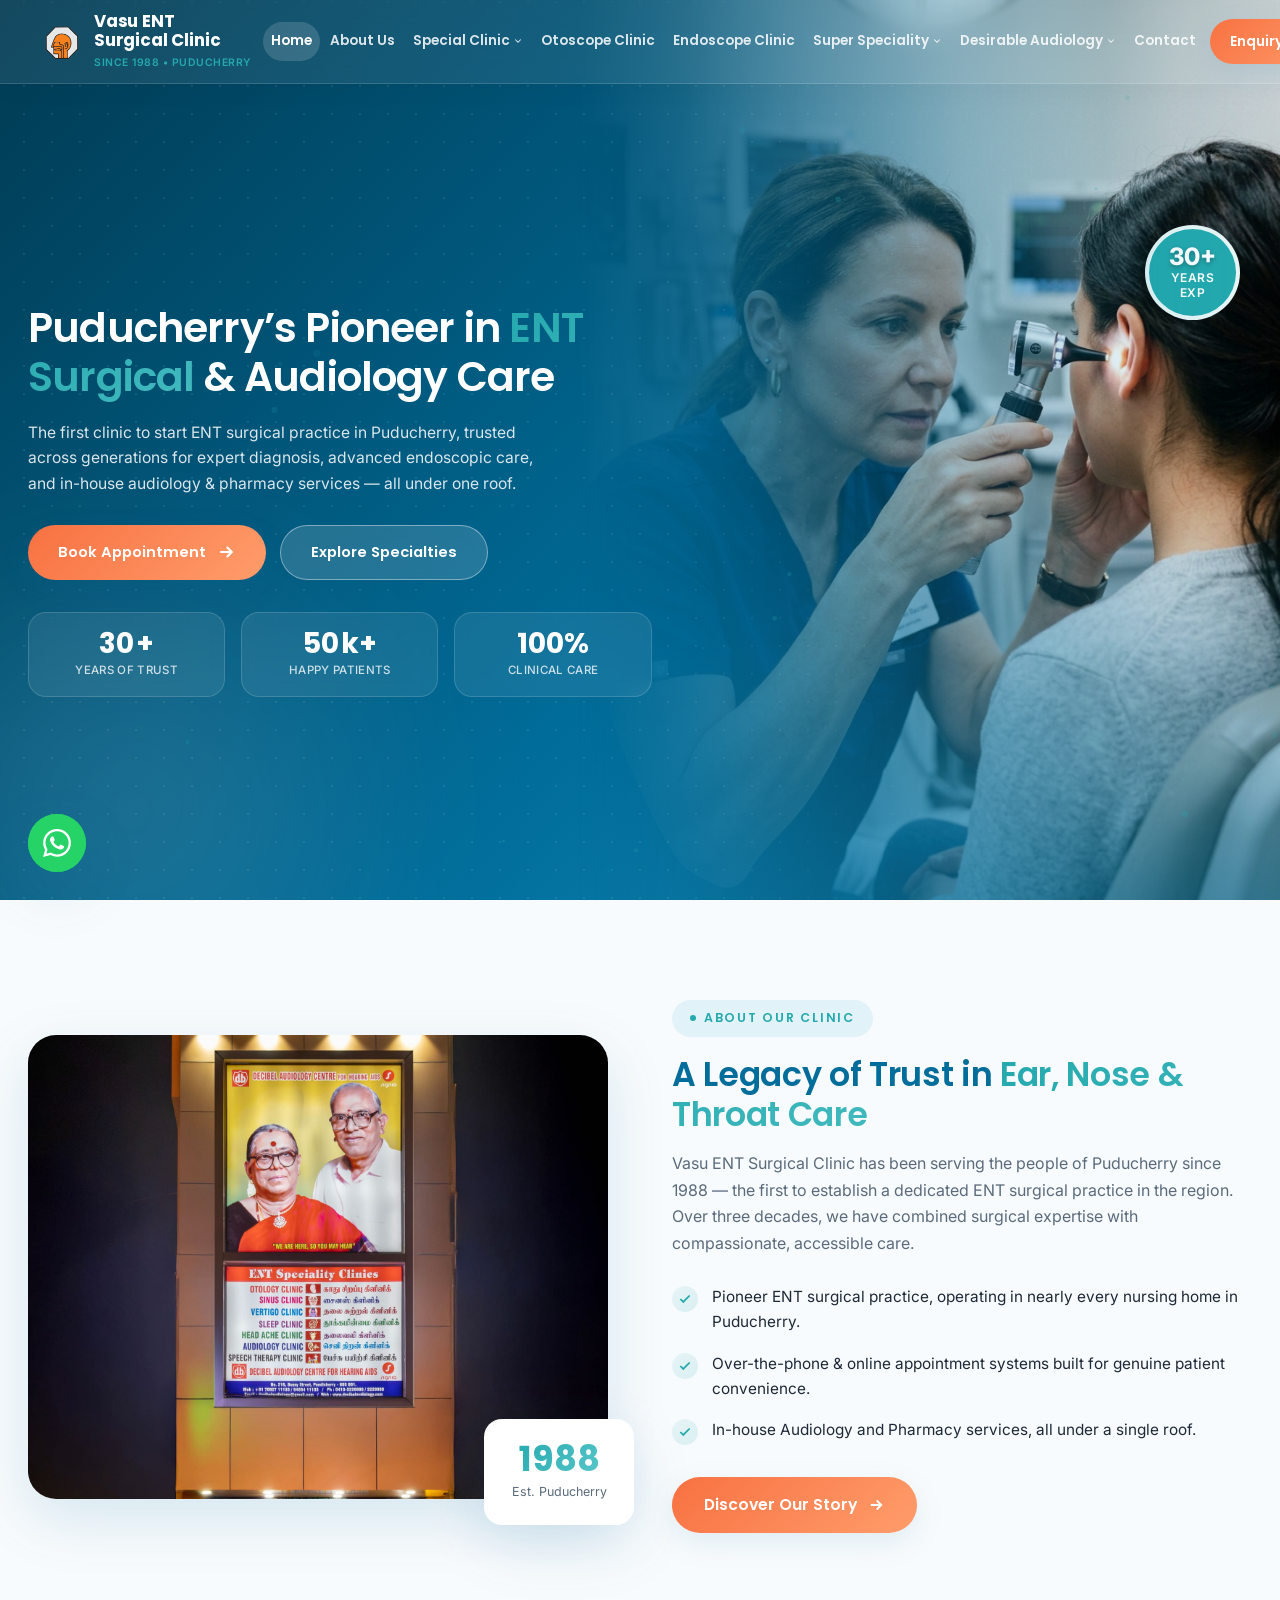
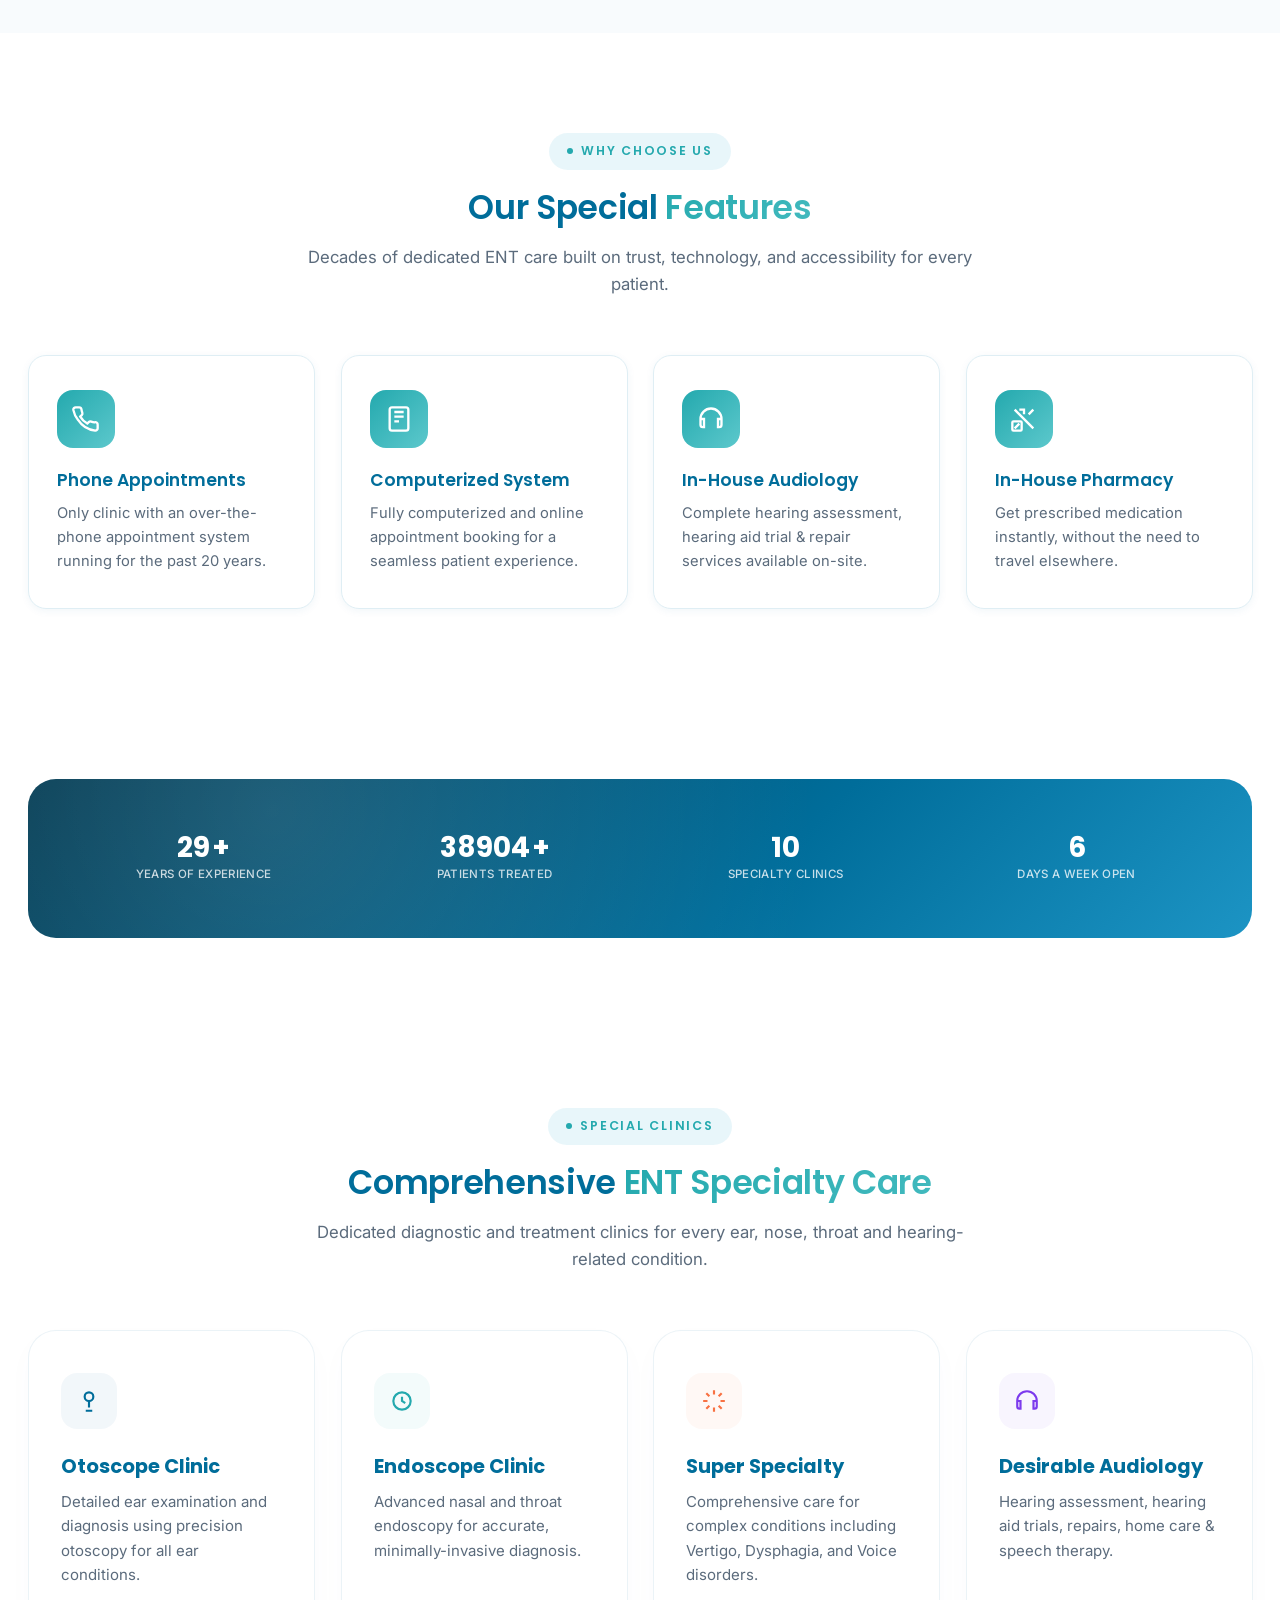
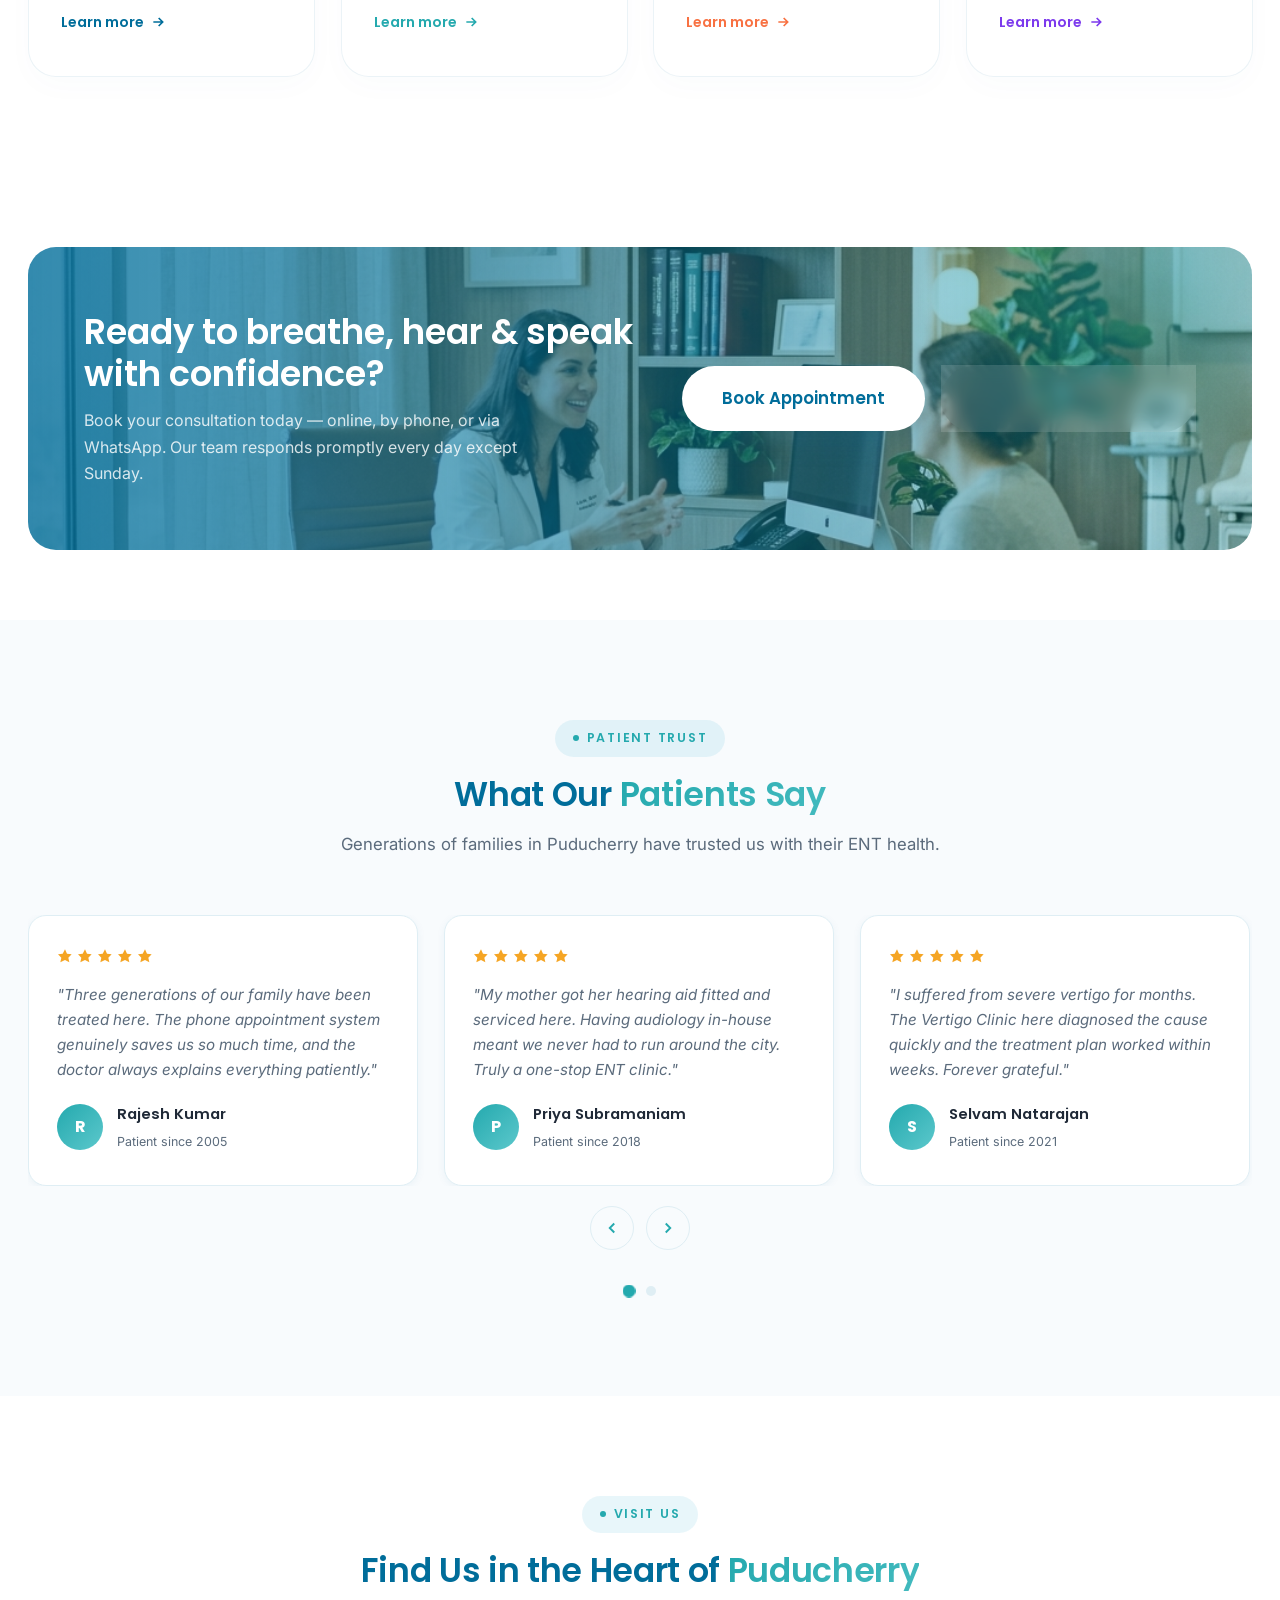
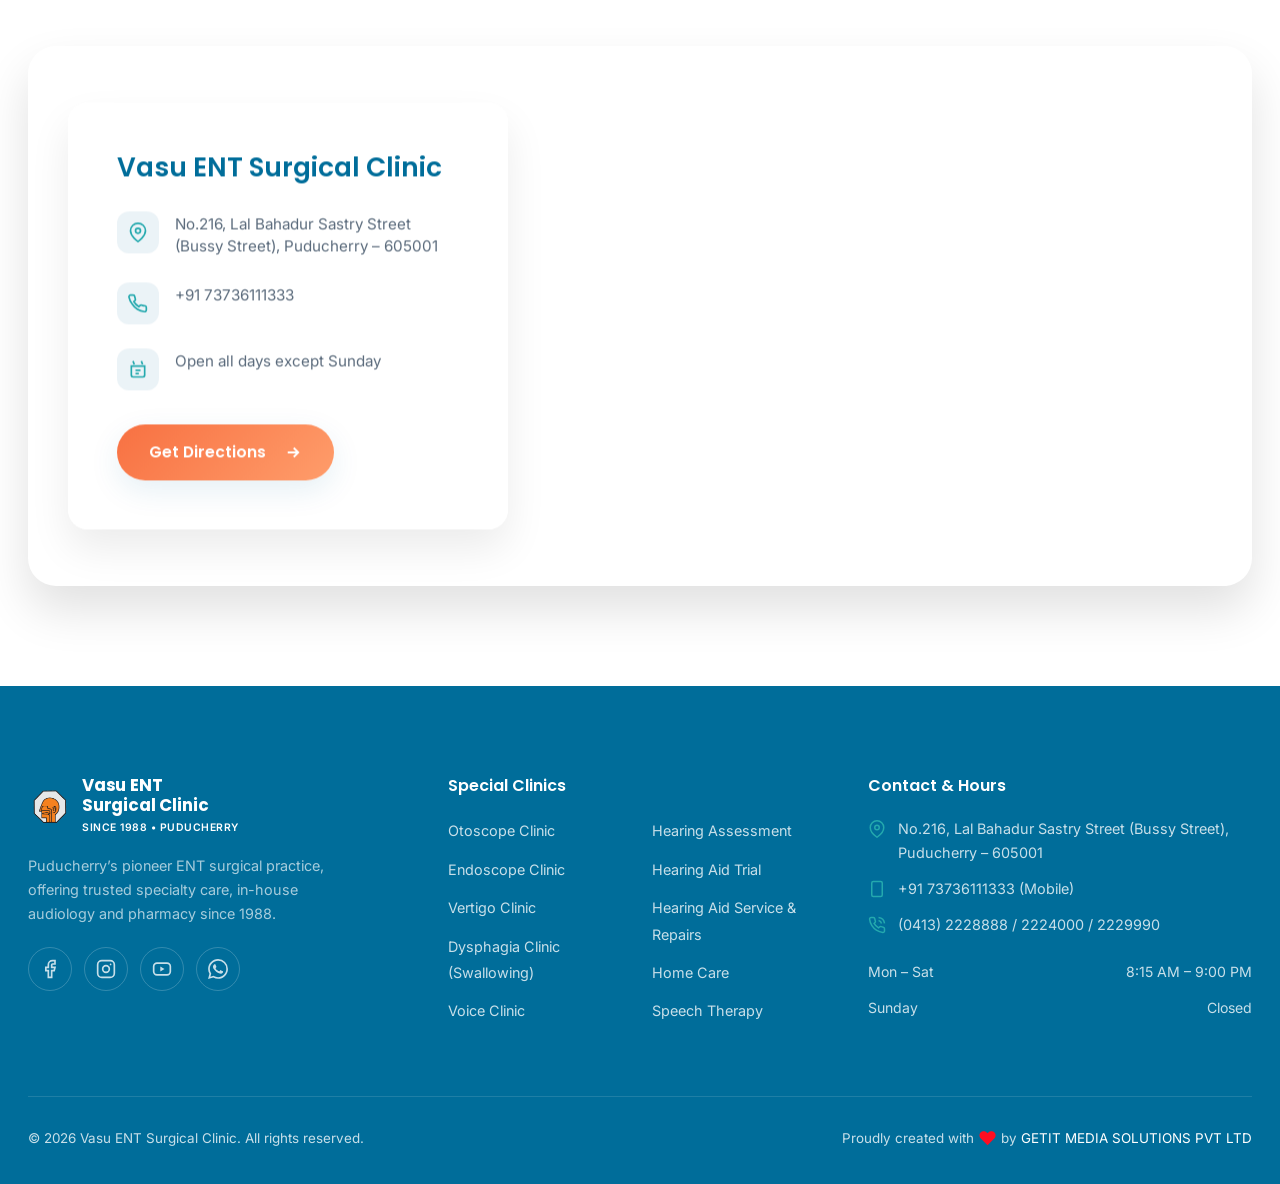
==== commit e1ff9e12: "cleanup: remove unused assets, refactor inline styles to CSS classes, fix duplicate forceReveal fn" ====
--- a/index.html
+++ b/index.html
@@ -250,7 +250,7 @@
               <!-- Slide 2: Endoscope Clinic -->
               <div class="carousel-slide">
                 <div class="hero-visual-frame">
-                  <img src="assets/images/clinic-endoscope.png" alt="Endoscope Clinic - Nasal & throat endoscopy"
+                  <img src="assets/images/endoscope_clinic.png" alt="Endoscope Clinic - Nasal & throat endoscopy"
                     width="900" height="1125" loading="lazy" />
                 </div>
               </div>
--- a/css/style.css
+++ b/css/style.css
@@ -3995,3 +3995,81 @@
   position: relative;
   z-index: 10;
 }
+
+/* ==========================================================================
+   Specialties Hub Grid — hub-card component
+   ========================================================================== */
+.hub-grid {
+  display: grid;
+  grid-template-columns: repeat(auto-fit, minmax(280px, 1fr));
+  gap: 24px;
+  margin-top: 40px;
+}
+
+.hub-card {
+  background: var(--color-white);
+  padding: 30px;
+  border-radius: var(--radius-md);
+  border: 1px solid var(--color-border);
+  box-shadow: var(--shadow-sm);
+  display: flex;
+  flex-direction: column;
+  transition: all 0.3s ease;
+}
+
+.hub-card:hover {
+  box-shadow: var(--shadow-md);
+  transform: translateY(-3px);
+  border-color: rgba(var(--ear-rgb), 0.25);
+}
+
+.hub-icon {
+  width: 50px;
+  height: 50px;
+  border-radius: 50%;
+  background: rgba(var(--nose-rgb), 0.1);
+  color: var(--nose-color);
+  display: flex;
+  align-items: center;
+  justify-content: center;
+  margin-bottom: 20px;
+  flex-shrink: 0;
+}
+
+.hub-card h3 {
+  font-size: 1.25rem;
+  font-weight: 700;
+  margin-bottom: 12px;
+  color: var(--color-primary-dark);
+}
+
+.hub-card p {
+  font-size: 0.9rem;
+  color: var(--color-text-muted);
+  line-height: 1.6;
+  margin-bottom: 20px;
+  flex-grow: 1;
+}
+
+.hub-link {
+  font-weight: 600;
+  font-size: 0.9rem;
+  color: var(--ear-color);
+  display: inline-flex;
+  align-items: center;
+  gap: 6px;
+  text-decoration: none;
+  transition: gap 0.2s ease, color 0.2s ease;
+}
+
+.hub-link:hover {
+  gap: 10px;
+  color: var(--color-primary-dark);
+}
+
+/* Hub emblem image */
+.sp-hero-img--emblem {
+  max-height: 160px;
+  object-fit: contain;
+  filter: drop-shadow(0 8px 16px rgba(0, 0, 0, 0.1));
+}
--- a/css/responsive.css
+++ b/css/responsive.css
@@ -601,7 +601,7 @@
   }
 
   .page-hero--specialties {
-    background-image: linear-gradient(rgba(0, 0, 0, 0.75), rgba(0, 0, 0, 0.75)), url('../assets/images/specialties-hero.png') !important;
+    background-image: linear-gradient(rgba(0, 0, 0, 0.75), rgba(0, 0, 0, 0.75)), url('../assets/images/hero_special_clinic.png') !important;
   }
 }
 
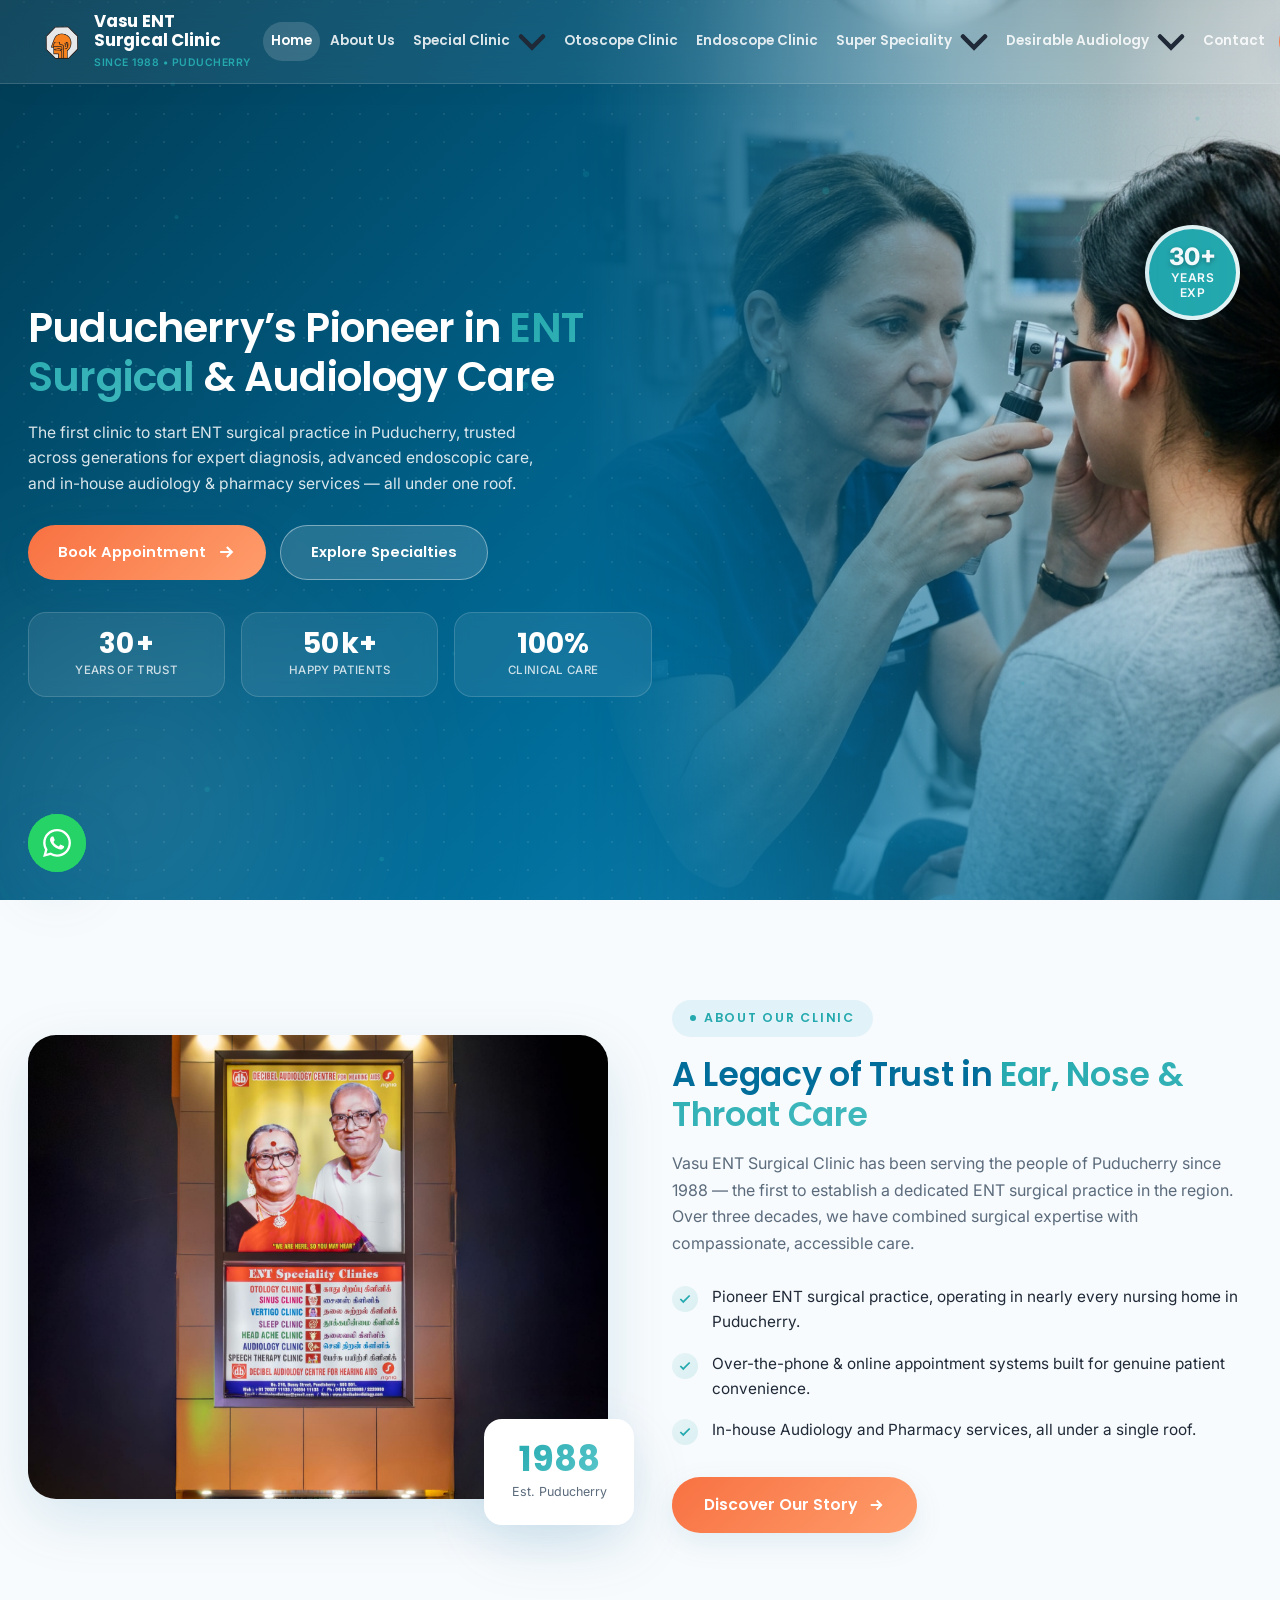
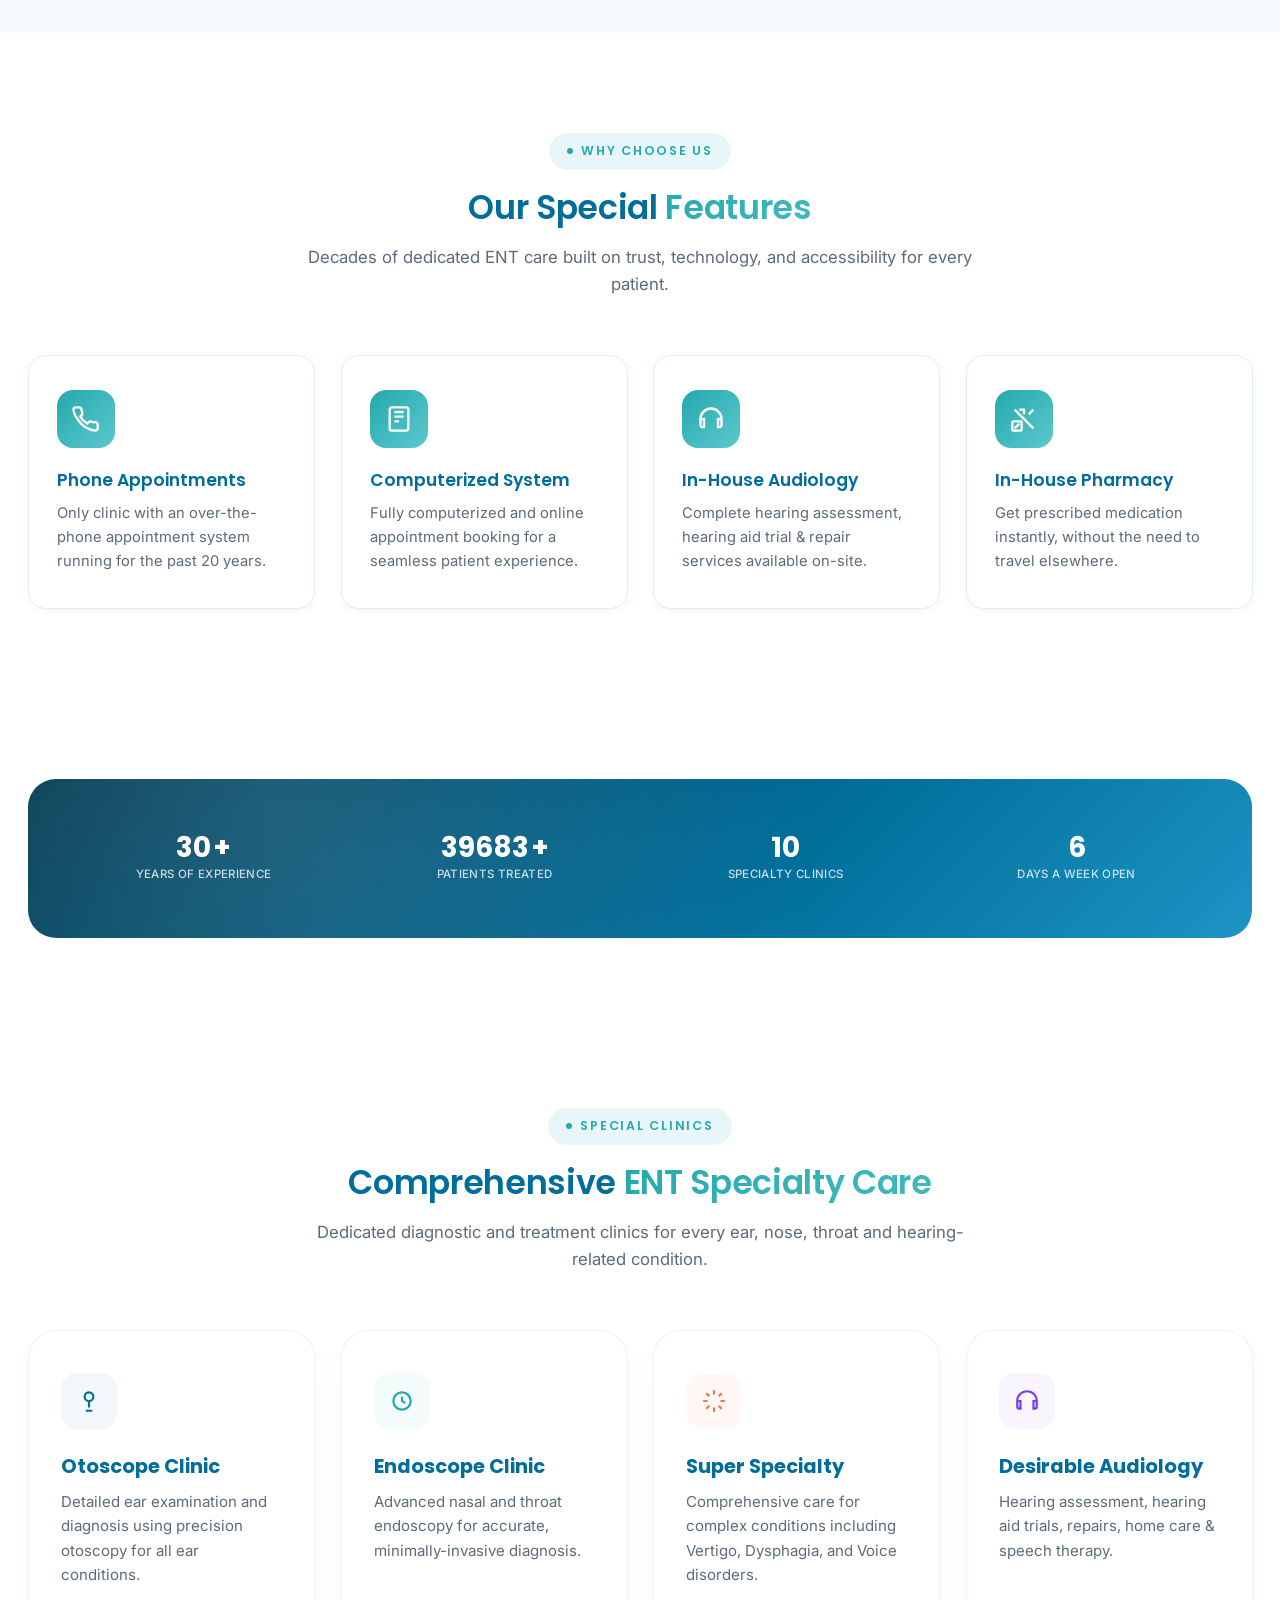
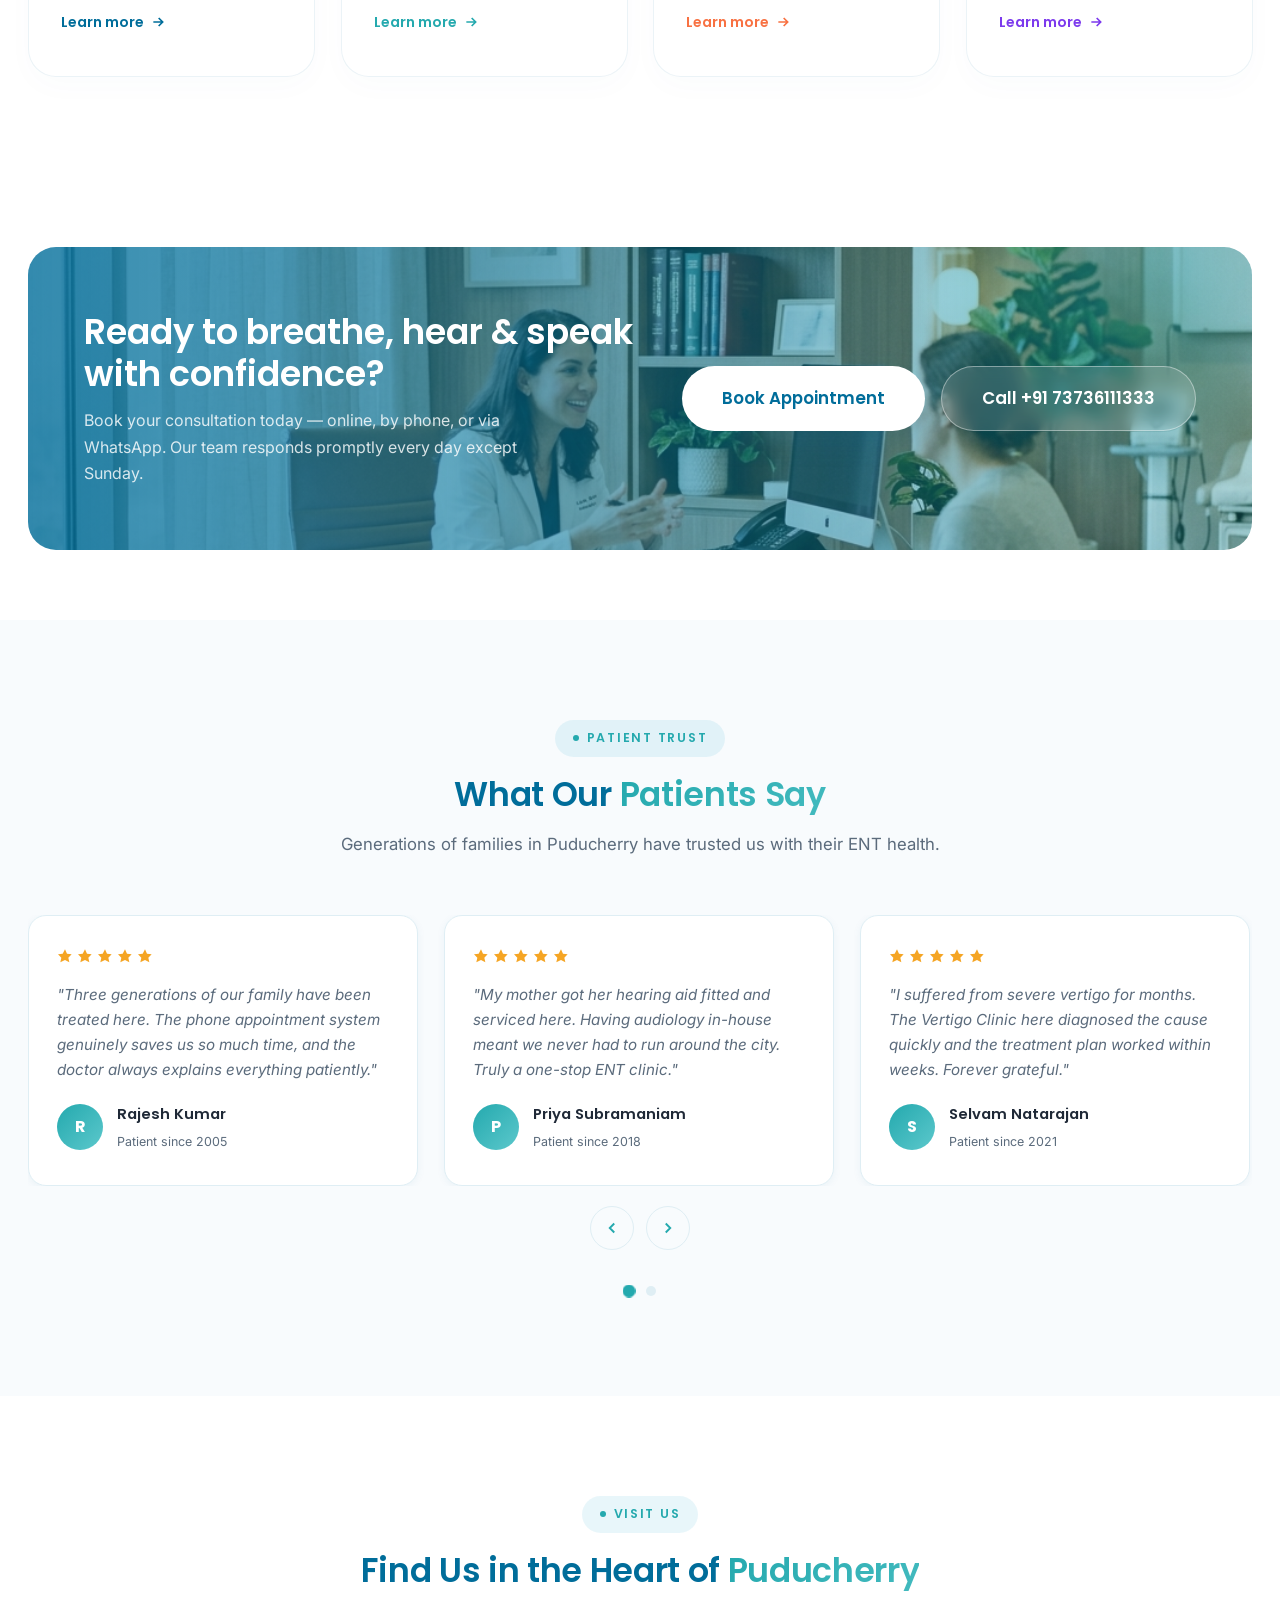
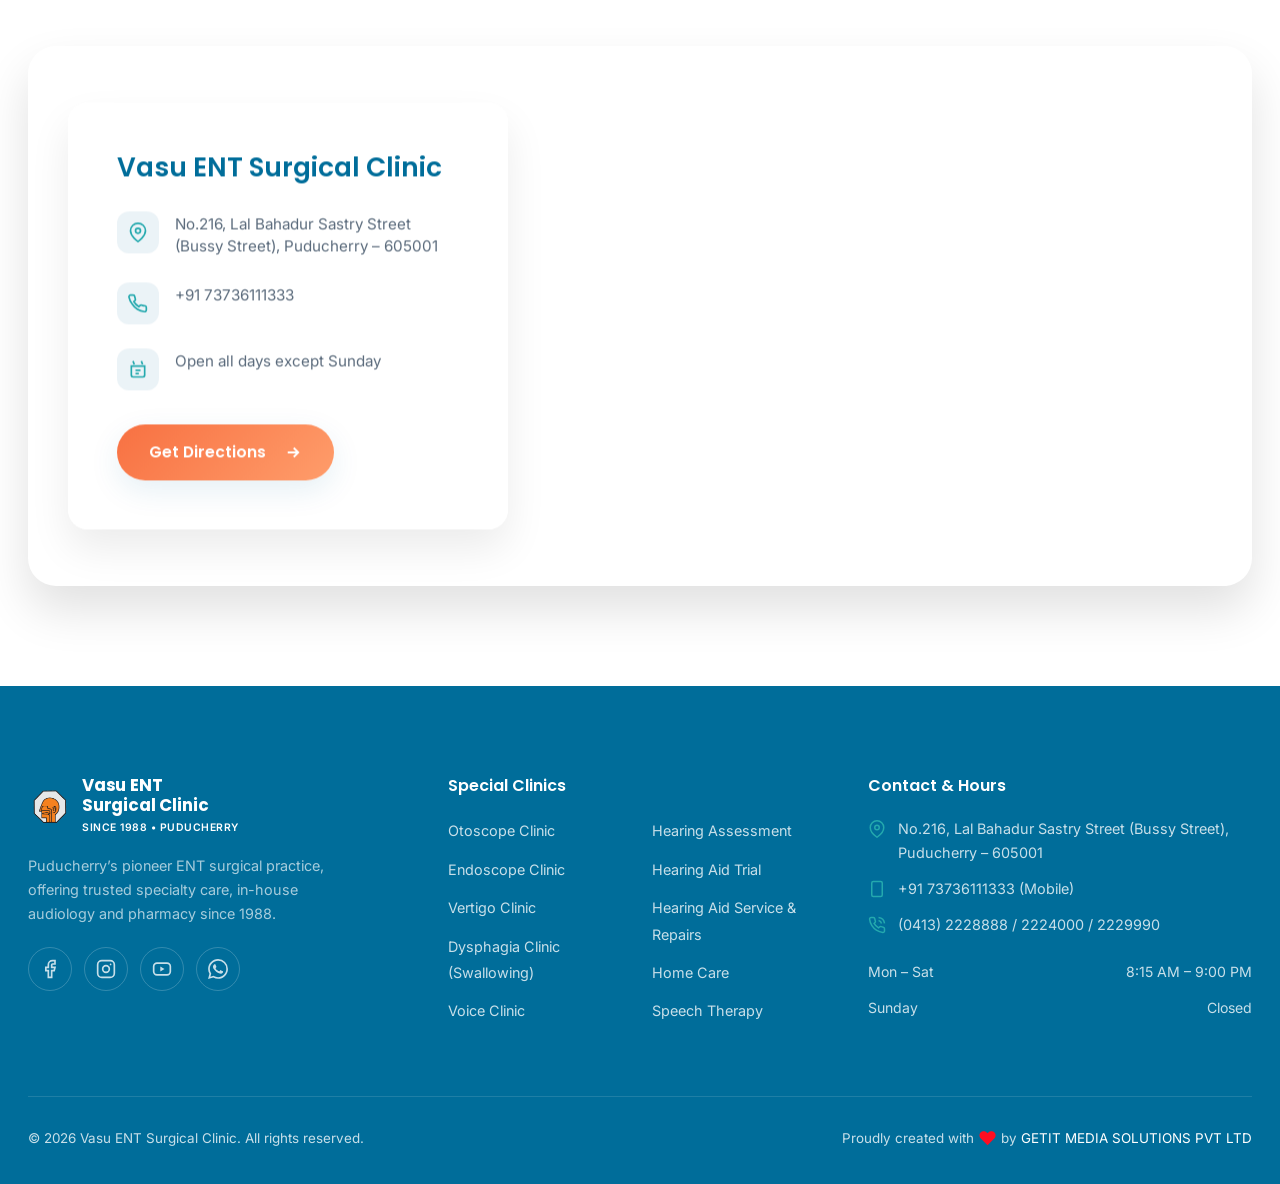
==== commit 44a8a719: "fix(mobile): split nav dropdown link and toggle" ====
--- a/index.html
+++ b/index.html
@@ -116,10 +116,14 @@
         </div>
 
         <div class="nav-item has-dropdown">
-          <a href="specialties.html" class="nav-link" data-page="specialties.html" aria-haspopup="true">
-            Special Clinic
-            <svg class="chevron" viewBox="0 0 24 24" fill="none" stroke="currentColor" stroke-width="2.5" stroke-linecap="round"><path d="M6 9l6 6 6-6" /></svg>
-          </a>
+          <div class="nav-link-wrapper">
+            <a href="specialties.html" class="nav-link" data-page="specialties.html">
+              Special Clinic
+            </a>
+            <button class="dropdown-toggle" aria-label="Toggle dropdown" aria-haspopup="true" aria-expanded="false">
+              <svg class="chevron" viewBox="0 0 24 24" fill="none" stroke="currentColor" stroke-width="2.5" stroke-linecap="round"><path d="M6 9l6 6 6-6" /></svg>
+            </button>
+          </div>
           <div class="dropdown-menu">
             <a href="specialties.html#otoscope-clinic" class="dropdown-link">Otoscope Clinic</a>
             <a href="specialties.html#endoscope-clinic" class="dropdown-link">Endoscope Clinic</a>
@@ -137,10 +141,14 @@
         </div>
 
         <div class="nav-item has-dropdown">
-          <a href="super-speciality.html" class="nav-link" data-page="super-speciality.html" aria-haspopup="true">
-            Super Speciality
-            <svg class="chevron" viewBox="0 0 24 24" fill="none" stroke="currentColor" stroke-width="2.5" stroke-linecap="round"><path d="M6 9l6 6 6-6" /></svg>
-          </a>
+          <div class="nav-link-wrapper">
+            <a href="super-speciality.html" class="nav-link" data-page="super-speciality.html">
+              Super Speciality
+            </a>
+            <button class="dropdown-toggle" aria-label="Toggle dropdown" aria-haspopup="true" aria-expanded="false">
+              <svg class="chevron" viewBox="0 0 24 24" fill="none" stroke="currentColor" stroke-width="2.5" stroke-linecap="round"><path d="M6 9l6 6 6-6" /></svg>
+            </button>
+          </div>
           <div class="dropdown-menu">
             <a href="super-speciality.html#vertigo-clinic" class="dropdown-link">Vertigo Clinic</a>
             <a href="super-speciality.html#dysphagia-clinic" class="dropdown-link">Dysphagia Clinic (Swallowing)</a>
@@ -149,10 +157,14 @@
         </div>
 
         <div class="nav-item has-dropdown">
-          <a href="desirable-audiology.html" class="nav-link" data-page="desirable-audiology.html" aria-haspopup="true">
-            Desirable Audiology
-            <svg class="chevron" viewBox="0 0 24 24" fill="none" stroke="currentColor" stroke-width="2.5" stroke-linecap="round"><path d="M6 9l6 6 6-6" /></svg>
-          </a>
+          <div class="nav-link-wrapper">
+            <a href="desirable-audiology.html" class="nav-link" data-page="desirable-audiology.html">
+              Desirable Audiology
+            </a>
+            <button class="dropdown-toggle" aria-label="Toggle dropdown" aria-haspopup="true" aria-expanded="false">
+              <svg class="chevron" viewBox="0 0 24 24" fill="none" stroke="currentColor" stroke-width="2.5" stroke-linecap="round"><path d="M6 9l6 6 6-6" /></svg>
+            </button>
+          </div>
           <div class="dropdown-menu">
             <a href="desirable-audiology.html#hearing-assessment" class="dropdown-link">Hearing Assessment</a>
             <a href="desirable-audiology.html#hearing-aid-trial" class="dropdown-link">Hearing Aid Trial</a>
--- a/css/style.css
+++ b/css/style.css
@@ -989,11 +989,37 @@
   transform: translateX(4px);
 }
 
+.nav-link-wrapper {
+  position: relative;
+  display: flex;
+  width: 100%;
+}
+
+.dropdown-toggle {
+  position: absolute;
+  right: 0;
+  top: 0;
+  height: 100%;
+  width: 44px;
+  background: transparent;
+  border: none;
+  display: flex;
+  align-items: center;
+  justify-content: center;
+  color: inherit;
+  cursor: pointer;
+  z-index: 10;
+}
+
+.nav-item.has-dropdown .nav-link {
+  padding-right: 44px;
+}
+
 /* Ensure chevron rotates */
-.nav-item.has-dropdown .nav-link .chevron {
+.nav-item.has-dropdown .dropdown-toggle .chevron {
   transition: transform 0.3s ease;
 }
-.nav-item.has-dropdown:hover .nav-link .chevron {
+.nav-item.has-dropdown:hover .dropdown-toggle .chevron {
   transform: rotate(180deg);
 }
 
--- a/css/responsive.css
+++ b/css/responsive.css
@@ -1382,3 +1382,406 @@
 }
 
 
+/* ==========================================================================
+   MOBILE HERO — Comprehensive Fixes (all widths ≤ 992px)
+   ========================================================================== */
+
+/* --- Floating badge: reposition inside the hero-visual card on tablet --- */
+@media (max-width: 992px) {
+  .floating-exp-badge {
+    position: absolute;
+    bottom: 16px;
+    left: 16px;
+    right: auto;
+    top: auto;
+    width: 74px;
+    height: 74px;
+    z-index: 20;
+  }
+  .floating-exp-badge .badge-num {
+    font-size: 1.1rem;
+  }
+  .floating-exp-badge .badge-text {
+    font-size: 0.6rem;
+  }
+
+  /* Show dots + arrows on mobile (hidden by default for desktop) */
+  .hero-visual .carousel-dots {
+    display: flex !important;
+    bottom: 12px;
+    z-index: 25;
+  }
+  .hero-visual .carousel-ctrl {
+    display: flex !important;
+    opacity: 1;
+    visibility: visible;
+    width: 34px;
+    height: 34px;
+  }
+}
+
+/* --- Hero stats: keep row layout but allow wrapping on mid-sizes --- */
+@media (max-width: 768px) {
+  .hero-stats {
+    flex-direction: row;
+    flex-wrap: wrap;
+    gap: 10px;
+    justify-content: center;
+  }
+  .stat-box {
+    flex: 1 1 calc(33% - 10px);
+    min-width: 90px;
+    display: flex;
+    flex-direction: column;
+    align-items: center;
+    text-align: center;
+    padding: 12px 8px;
+  }
+  .stat-value {
+    justify-content: center;
+  }
+  .stat-number {
+    font-size: 1.2rem;
+  }
+  .stat-suffix {
+    font-size: 1rem;
+  }
+}
+
+/* --- Hero visual: reduce carousel height for smaller phones --- */
+@media (max-width: 576px) {
+  .hero-visual {
+    height: 300px;
+    border-radius: 18px;
+  }
+
+  .floating-exp-badge {
+    width: 64px;
+    height: 64px;
+    bottom: 12px;
+    left: 12px;
+  }
+  .floating-exp-badge .badge-num {
+    font-size: 1rem;
+  }
+  .floating-exp-badge .badge-text {
+    font-size: 0.55rem;
+  }
+
+  /* Stats: full-width row, 3 columns forced */
+  .hero-stats {
+    gap: 8px;
+    width: 100%;
+  }
+  .stat-box {
+    flex: 1 1 calc(33% - 8px);
+    min-width: 80px;
+    padding: 10px 6px;
+  }
+  .stat-number {
+    font-size: 1.1rem;
+  }
+
+  /* Hero title tighter on very small screens */
+  .hero-title {
+    font-size: clamp(1.55rem, 7.5vw, 2rem);
+    line-height: 1.25;
+  }
+
+  /* Hero desc max-width unlock */
+  .hero-desc {
+    max-width: 100%;
+    font-size: 0.92rem;
+  }
+}
+
+/* --- Very small mobile (≤ 400px) --- */
+@media (max-width: 400px) {
+  .hero-visual {
+    height: 260px;
+    border-radius: 14px;
+  }
+
+  .stat-box {
+    flex: 1 1 calc(33% - 6px);
+    padding: 8px 4px;
+  }
+
+  .stat-number {
+    font-size: 1rem;
+  }
+
+  .hero-title {
+    font-size: clamp(1.4rem, 7vw, 1.8rem);
+  }
+
+  .hero-actions .btn {
+    max-width: 100%;
+    font-size: 0.88rem;
+    padding: 11px 16px;
+  }
+
+  .hero-badge {
+    font-size: 0.7rem;
+  }
+}
+
+
+/* ==========================================================================
+   HUB GRID — Mobile responsiveness
+   ========================================================================== */
+@media (max-width: 576px) {
+  .hub-grid {
+    grid-template-columns: 1fr;
+    gap: 16px;
+    margin-top: 28px;
+  }
+  .hub-card {
+    padding: 24px 20px;
+  }
+}
+
+/* ==========================================================================
+   HOVER EFFECTS — Only apply on true pointer devices (desktop/mouse)
+   Touch screens don't have hover; applying hover causes sticky "stuck"
+   states on tap. Use @media (hover: hover) to gate all hover styles.
+   ========================================================================== */
+
+/* Hub card hover — only on real pointer devices */
+@media (hover: hover) {
+  .hub-card:hover {
+    box-shadow: var(--shadow-md);
+    transform: translateY(-3px);
+    border-color: rgba(var(--ear-rgb), 0.25);
+  }
+
+  .hub-link:hover {
+    gap: 10px;
+    color: var(--color-primary-dark);
+  }
+
+  /* Nav dropdown — desktop hover only */
+  .nav-item.has-dropdown:hover .dropdown-menu {
+    opacity: 1;
+    visibility: visible;
+    transform: translateX(-50%) translateY(0);
+  }
+
+  .nav-item.has-dropdown:hover .dropdown-toggle .chevron {
+    transform: rotate(180deg);
+  }
+
+  .dropdown-link:hover {
+    background: rgba(var(--nose-rgb), 0.06);
+    color: var(--ear-color);
+    transform: translateX(4px);
+  }
+
+  /* Stat box hover */
+  .stat-box:hover {
+    transform: translateY(-4px);
+    background: rgba(255, 255, 255, 0.14);
+    border-color: rgba(255, 255, 255, 0.3);
+    box-shadow: 0 12px 30px rgba(0, 0, 0, 0.1);
+  }
+
+  /* Hero trust item hover */
+  .hero-trust-item:hover {
+    transform: translateY(-3px);
+    background: rgba(255, 255, 255, 0.14);
+  }
+
+  /* Feature card hover */
+  .feature-card:hover {
+    transform: translateY(-6px);
+    box-shadow: var(--shadow-lg);
+  }
+
+  /* Service card hover */
+  .service-card:hover {
+    transform: translateY(-4px);
+  }
+
+  /* sp-stat hover */
+  .sp-stat:hover {
+    background: rgba(255, 255, 255, 0.25);
+    transform: translateY(-2px);
+  }
+}
+
+/* ==========================================================================
+   MOBILE DROPDOWN MENU — Convert absolute popup → inline accordion
+   On mobile the dropdown floats outside the drawer (absolute + z-index).
+   Fix: make it static, collapsible inline.
+   ========================================================================== */
+@media (max-width: 992px) {
+
+  /* Kill the absolute-positioned desktop popup behaviour */
+  .nav-item.has-dropdown {
+    position: static;
+  }
+
+  .dropdown-menu {
+    position: static;
+    transform: none !important;
+    opacity: 1 !important;
+    visibility: visible !important;
+    width: 100%;
+    min-width: unset;
+    margin-top: 0;
+    padding: 0 0 0 14px;
+    background: transparent;
+    backdrop-filter: none;
+    -webkit-backdrop-filter: none;
+    border: none;
+    border-radius: 0;
+    box-shadow: none;
+    display: none;          /* collapsed by default */
+    flex-direction: column;
+    gap: 0;
+    z-index: auto;
+    overflow: hidden;
+  }
+
+  /* Show when parent has is-open (toggled by navigation.js) 
+     OR when :focus-within (CSS-only tap behavior) */
+  .nav-item.has-dropdown.is-open .dropdown-menu,
+  .nav-item.has-dropdown:focus-within .dropdown-menu {
+    display: flex;
+  }
+
+  /* Chevron rotation for open state */
+  .nav-item.has-dropdown.is-open .dropdown-toggle .chevron,
+  .nav-item.has-dropdown:focus-within .dropdown-toggle .chevron {
+    transform: rotate(180deg);
+  }
+
+  .dropdown-link {
+    font-size: 0.92rem;
+    padding: 10px 12px;
+    border-bottom: 1px solid rgba(var(--ear-rgb), 0.06);
+    color: var(--color-primary-dark);
+    display: block;
+    border-radius: 0;
+  }
+
+  .dropdown-link:last-child {
+    border-bottom: none;
+    margin-bottom: 8px;
+  }
+}
+
+/* ==========================================================================
+   SP-HERO — Mobile: full-cover image with strong overlay
+   On desktop the .sp-hero-graphic sits right:0, width:55%.
+   On mobile there's not enough width for side-by-side, so expand to
+   full-cover background and darken the overlay so text stays legible.
+   ========================================================================== */
+@media (max-width: 992px) {
+  .sp-hero {
+    min-height: 380px;
+    border-radius: 20px;
+    display: flex;
+    align-items: flex-end;
+    justify-content: center;
+  }
+
+  /* Full-cover image panel */
+  .sp-hero-graphic {
+    position: absolute;
+    inset: 0;
+    width: 100%;
+    height: 100%;
+    -webkit-mask-image: none !important;
+    mask-image: none !important;
+  }
+
+  .sp-hero-graphic img {
+    width: 100%;
+    height: 100%;
+    object-fit: cover;
+    object-position: center top;
+  }
+
+  /* Strong top-to-bottom gradient overlay for text legibility */
+  .sp-hero::after {
+    content: "";
+    position: absolute;
+    inset: 0;
+    background: linear-gradient(
+      180deg,
+      rgba(2, 41, 59, 0.82) 0%,
+      rgba(2, 41, 59, 0.72) 50%,
+      rgba(2, 41, 59, 0.92) 100%
+    );
+    z-index: 0;
+    pointer-events: none;
+  }
+
+  /* Text fills full width, centered, above overlay */
+  .sp-hero-text {
+    position: relative;
+    z-index: 2;
+    max-width: 100%;
+    padding: 36px 24px 40px;
+    align-items: center;
+    text-align: center;
+    width: 100%;
+  }
+
+  .sp-eyebrow {
+    align-self: center;
+  }
+
+  .sp-hero h2 {
+    font-size: clamp(1.5rem, 6.5vw, 2.2rem);
+    text-align: center;
+  }
+
+  .sp-hero p {
+    font-size: 0.95rem;
+    text-align: center;
+    max-width: 100%;
+  }
+
+  .sp-quickstats {
+    justify-content: center;
+    flex-wrap: wrap;
+    gap: 8px;
+  }
+
+  .sp-stat {
+    font-size: 0.82rem;
+    padding: 8px 14px;
+  }
+
+  /* Image fills the graphic area flush — no inner border-radius needed */
+  .sp-hero-img {
+    border-radius: 0;
+    object-position: center center;
+  }
+
+  /* Remove hover scale on touch (no cursor hover on mobile) */
+  .sp-hero:hover .sp-hero-img {
+    transform: none;
+  }
+}
+
+@media (max-width: 576px) {
+  .sp-hero {
+    min-height: 320px;
+    border-radius: 16px;
+  }
+
+  .sp-hero-text {
+    padding: 28px 18px 32px;
+  }
+
+  .sp-hero h2 {
+    font-size: clamp(1.35rem, 7vw, 1.9rem);
+  }
+
+  .sp-hero p {
+    font-size: 0.88rem;
+  }
+}
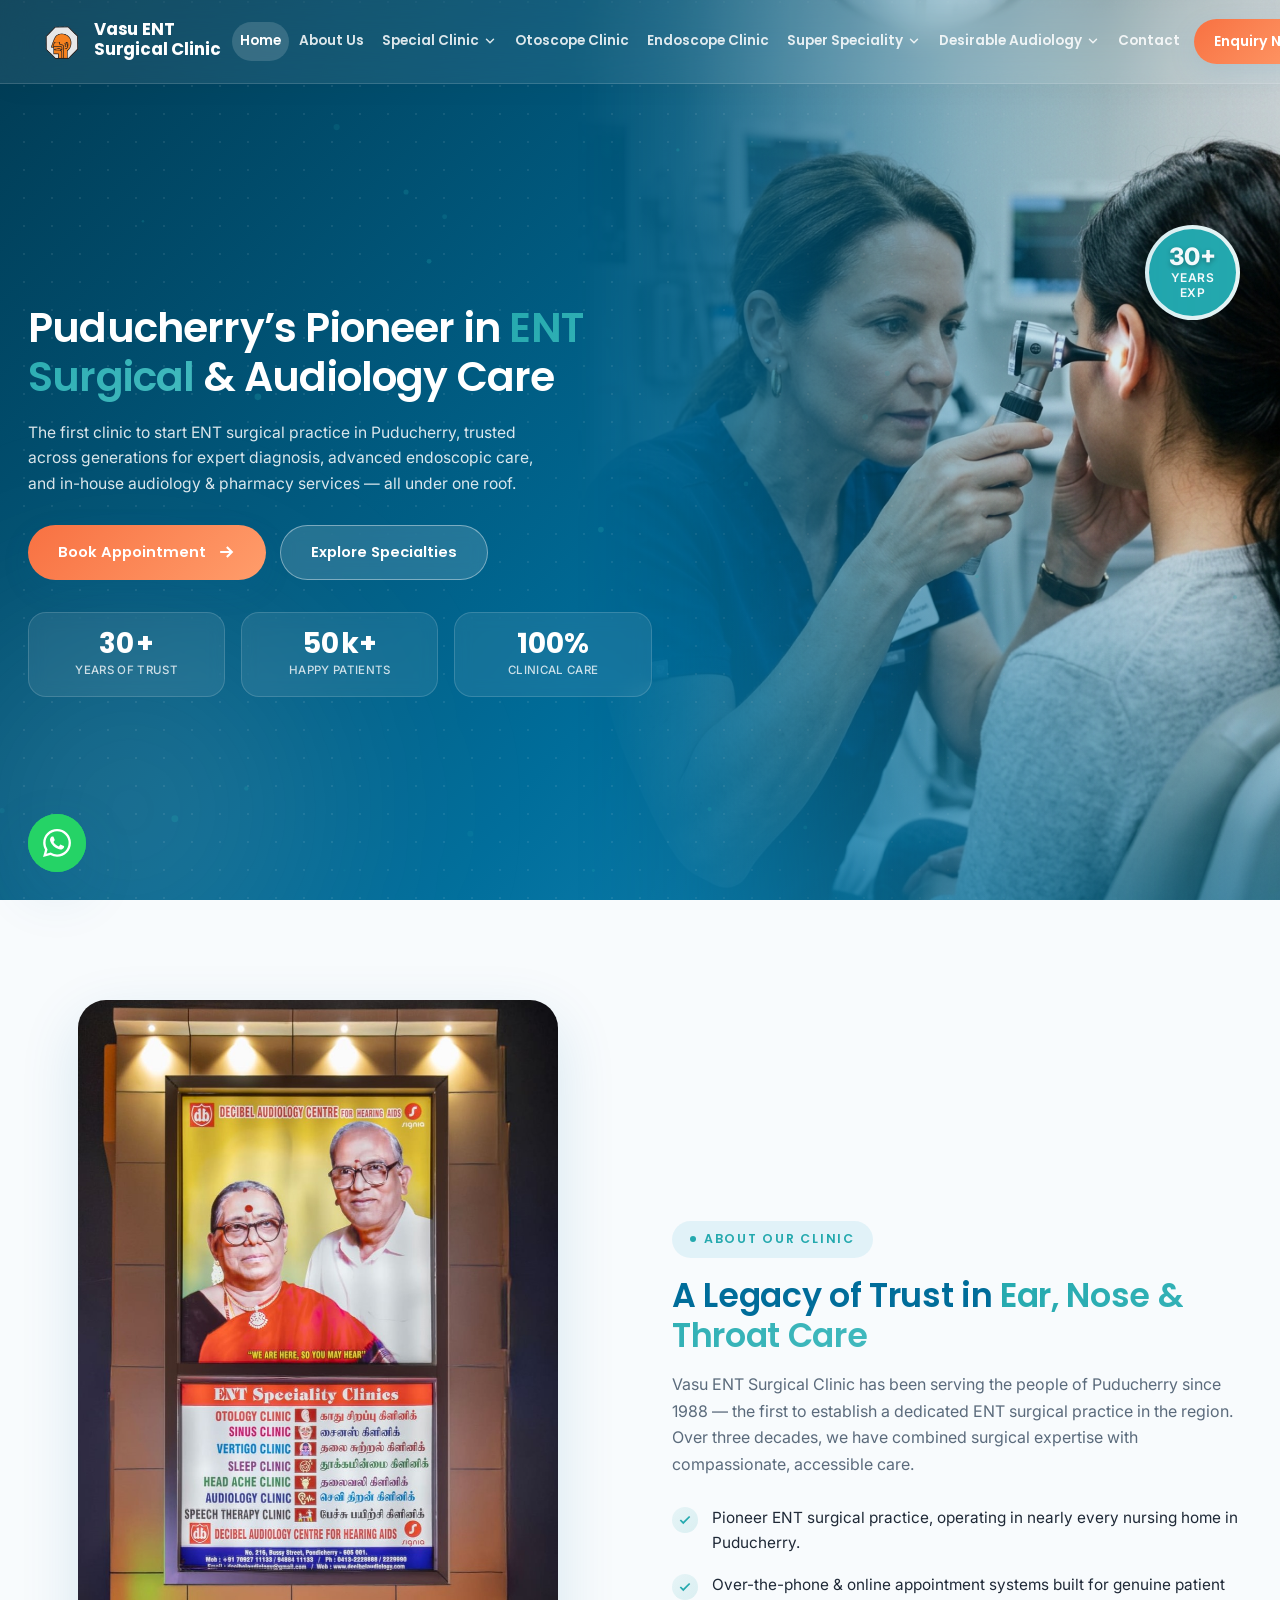
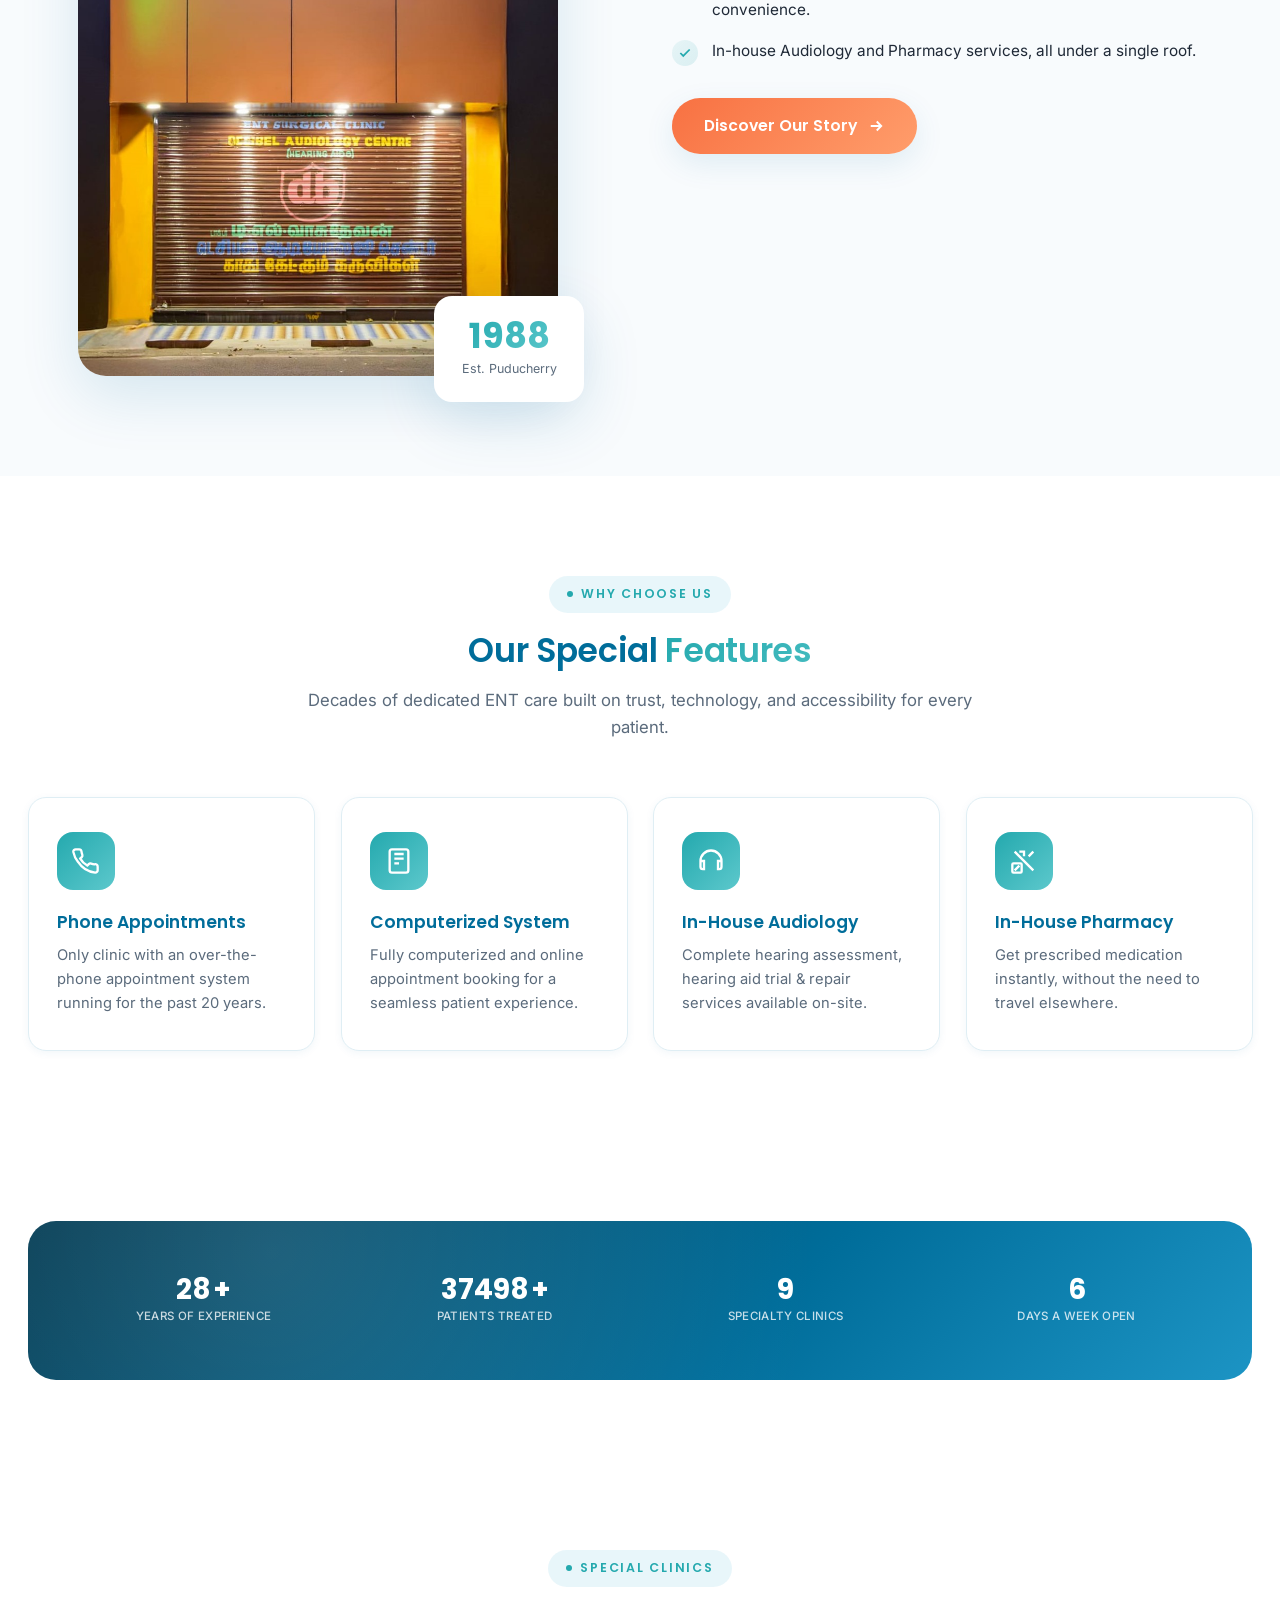
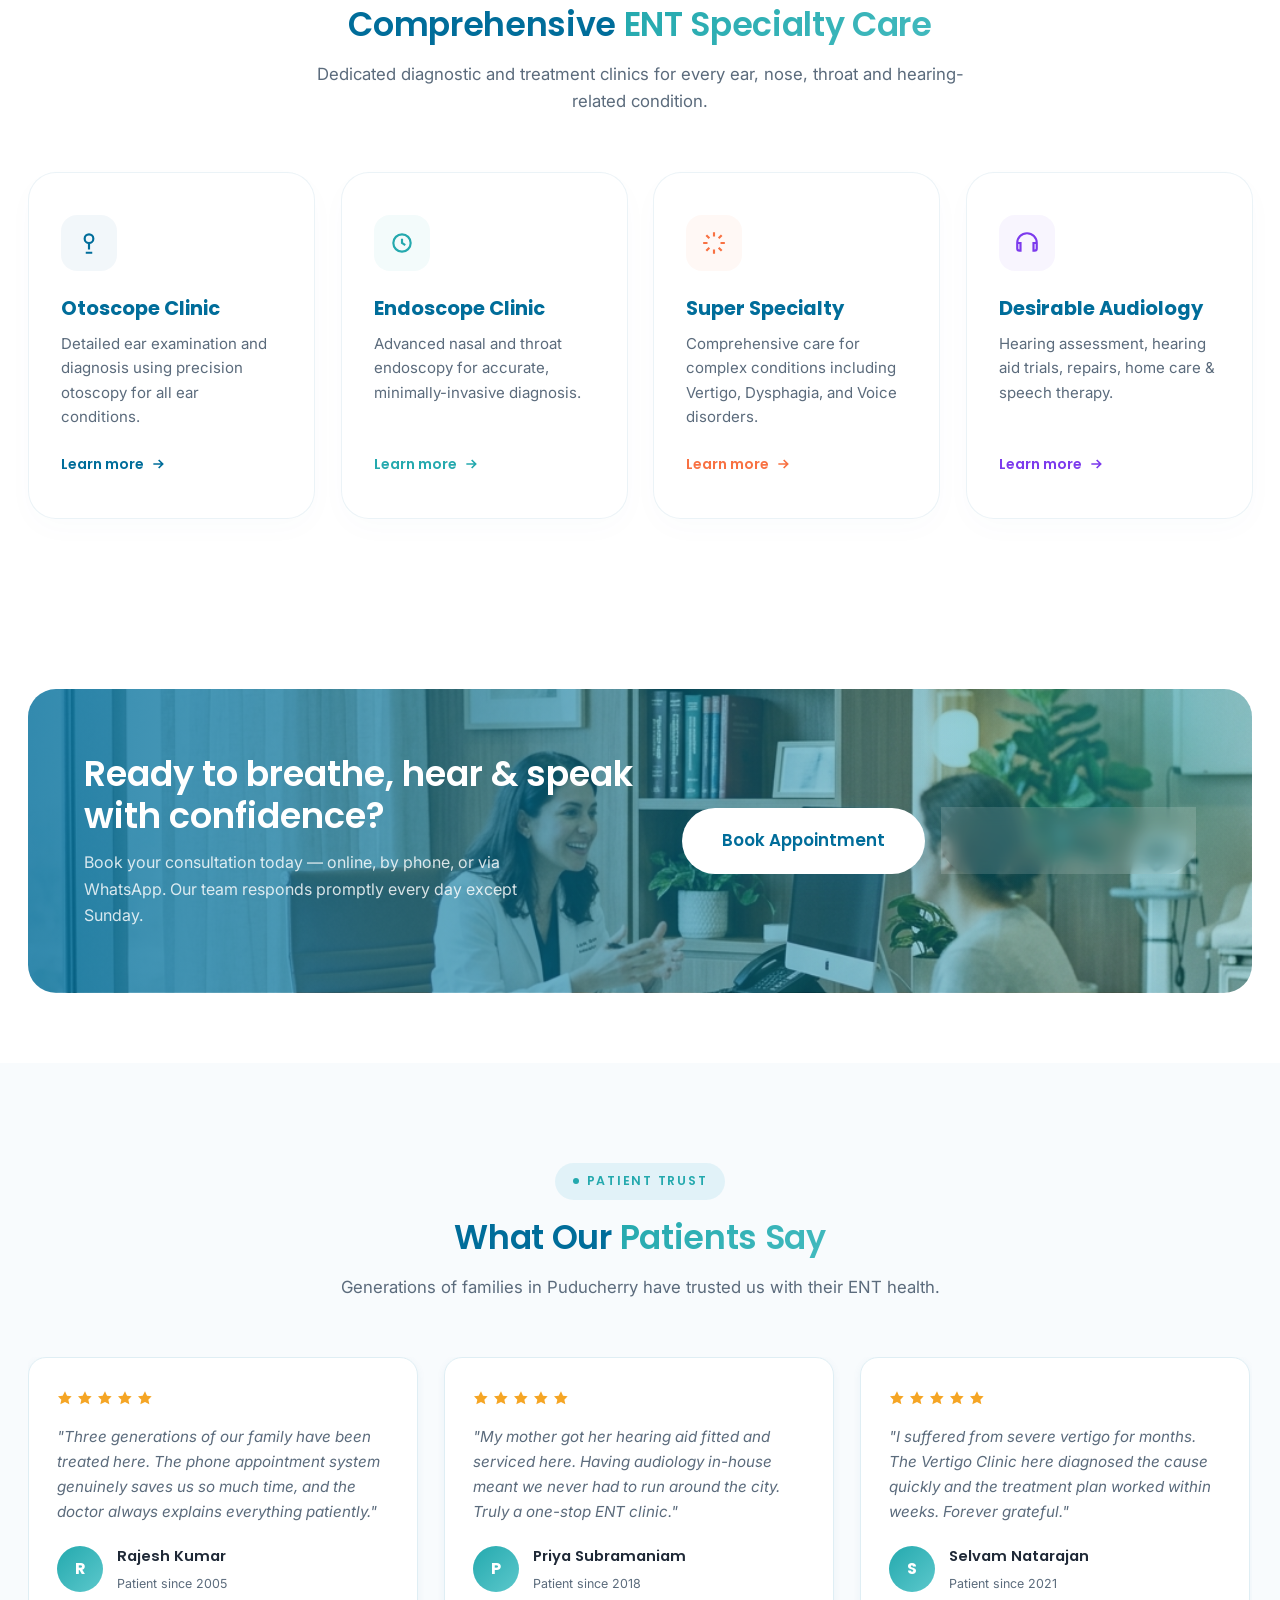
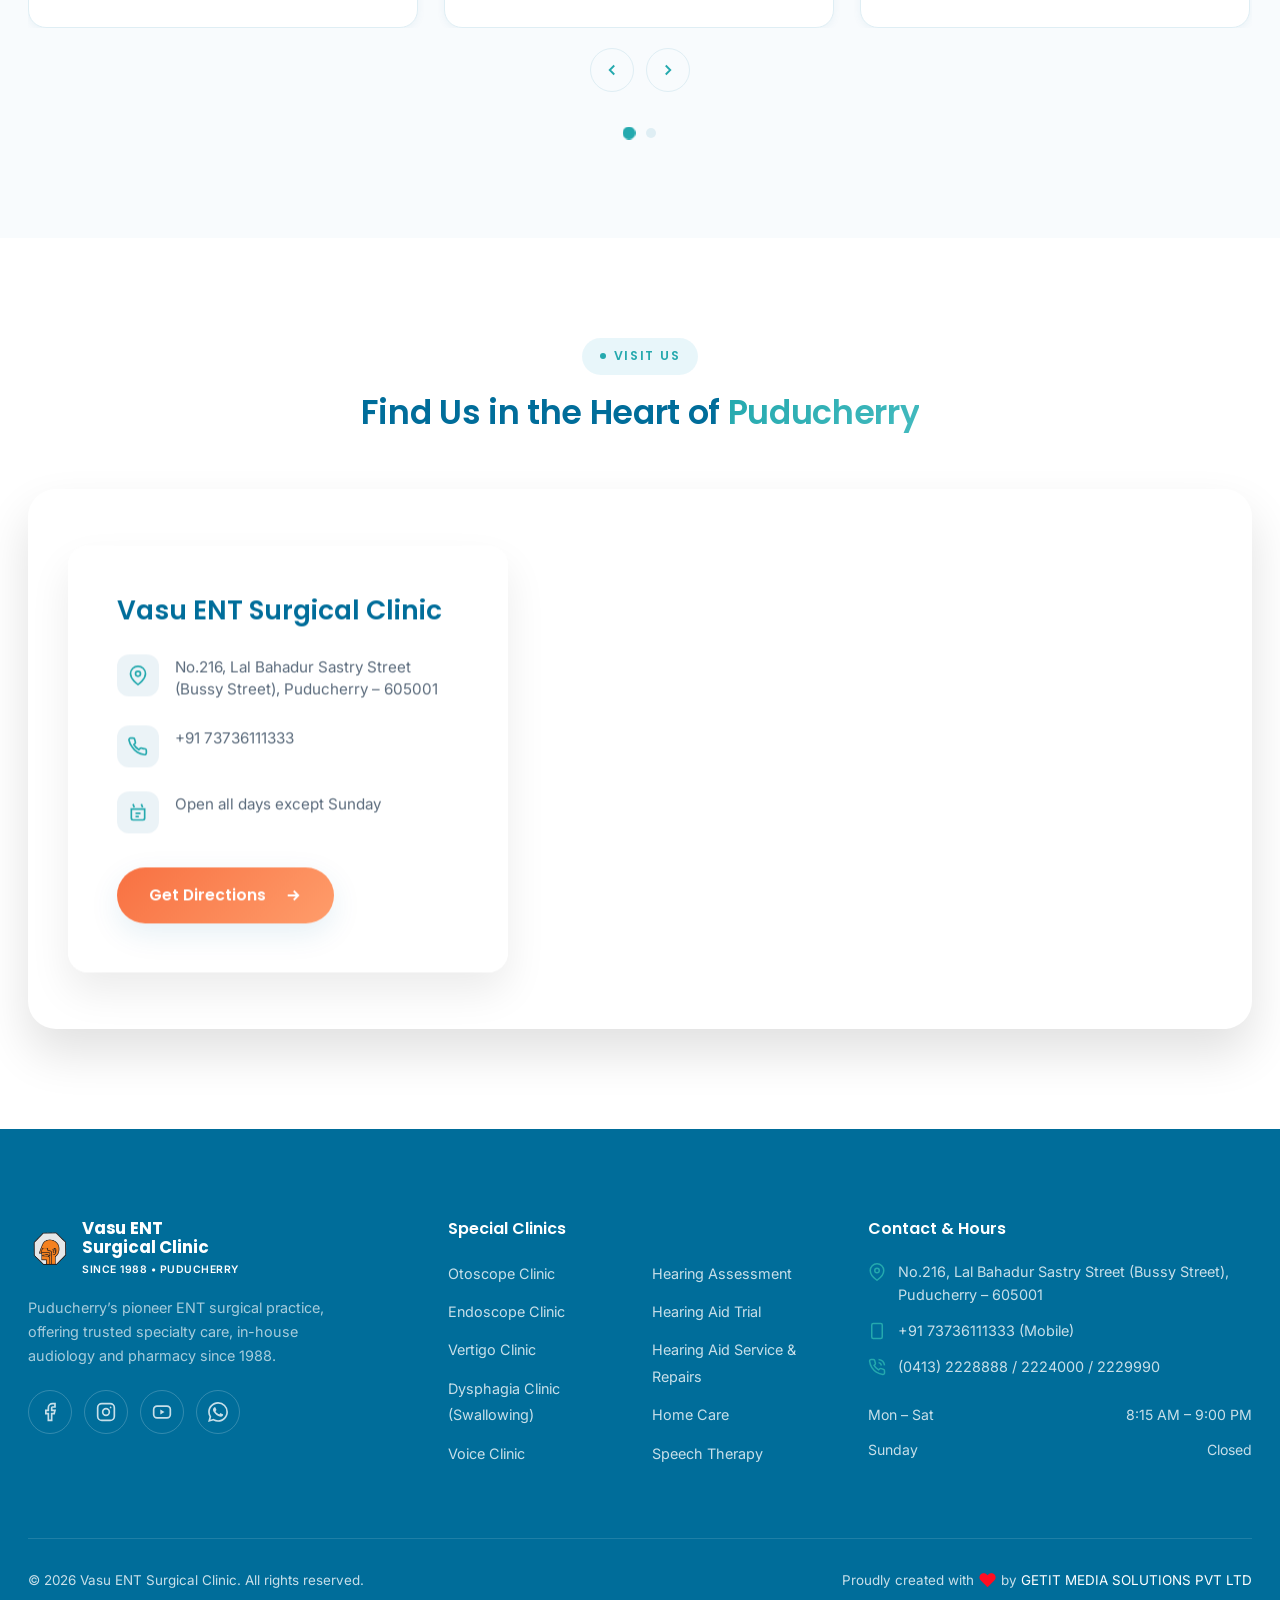
==== commit df7b8730: "fix(layout): increase image width exclusively on index page" ====
--- a/index.html
+++ b/index.html
@@ -312,7 +312,7 @@
     <section class="section section--alt">
       <div class="container">
         <div class="split-section">
-          <div class="split-visual" data-reveal="left">
+          <div class="split-visual split-visual--wide" data-reveal="left">
             <div class="split-visual-frame">
               <img src="assets/images/clinic-signage-night.jpg"
                 alt="Vasu ENT Surgical Clinic illuminated signage at night" width="900" height="1125" loading="lazy" />
--- a/css/style.css
+++ b/css/style.css
@@ -431,23 +431,23 @@
     transition: color 0.35s ease;
   }
   .site-header .brand-tag {
-    color: var(--nose-color);
-    transition: color 0.35s ease;
+    display: none;
   }
   .site-header .nav-link {
     color: rgba(255, 255, 255, 0.85);
     transition: color 0.35s ease, background 0.35s ease;
   }
-  .site-header .nav-link .chevron {
+  .site-header .dropdown-toggle {
     color: rgba(255, 255, 255, 0.85);
-    transition: transform var(--transition), color 0.35s ease;
+    transition: color 0.35s ease;
   }
   .site-header .nav-link:hover,
   .site-header .nav-link.is-active {
     color: #ffffff;
     background: rgba(255, 255, 255, 0.15);
   }
-  .site-header .nav-link:hover .chevron {
+  .site-header .nav-item:hover .dropdown-toggle,
+  .site-header .nav-item:has(.is-active) .dropdown-toggle {
     color: #ffffff;
   }
   .site-header .nav-phone {
@@ -471,13 +471,11 @@
   .site-header.is-scrolled .brand-name {
     color: var(--color-primary-dark);
   }
-  .site-header.is-scrolled .brand-tag {
-    color: var(--color-secondary);
-  }
+
   .site-header.is-scrolled .nav-link {
     color: var(--color-text);
   }
-  .site-header.is-scrolled .nav-link .chevron {
+  .site-header.is-scrolled .dropdown-toggle {
     color: var(--color-text);
   }
   .site-header.is-scrolled .nav-link:hover,
@@ -485,7 +483,8 @@
     color: var(--ear-color);
     background: rgba(var(--ear-rgb), 0.08);
   }
-  .site-header.is-scrolled .nav-link:hover .chevron {
+  .site-header.is-scrolled .nav-item:hover .dropdown-toggle,
+  .site-header.is-scrolled .nav-item:has(.is-active) .dropdown-toggle {
     color: var(--ear-color);
   }
   .site-header.is-scrolled .nav-phone {
@@ -991,16 +990,13 @@
 
 .nav-link-wrapper {
   position: relative;
-  display: flex;
-  width: 100%;
+  display: block;
 }
 
 .dropdown-toggle {
   position: absolute;
-  right: 0;
   top: 0;
   height: 100%;
-  width: 44px;
   background: transparent;
   border: none;
   display: flex;
@@ -1011,12 +1007,40 @@
   z-index: 10;
 }
 
-.nav-item.has-dropdown .nav-link {
-  padding-right: 44px;
-}
-
-/* Ensure chevron rotates */
+/* DESKTOP: chevron sits inside the nav-link pill */
+@media (min-width: 993px) {
+  .dropdown-toggle {
+    right: 8px;
+    width: 14px;
+    pointer-events: none;
+  }
+  .nav-item.has-dropdown .nav-link {
+    padding-right: 26px;
+  }
+}
+
+/* MOBILE: chevron is a large 44px tap target on the right edge */
+@media (max-width: 992px) {
+  .nav-link-wrapper {
+    display: flex;
+    width: 100%;
+  }
+  .dropdown-toggle {
+    right: 0;
+    width: 44px;
+    pointer-events: auto;
+  }
+  .nav-item.has-dropdown .nav-link {
+    padding-right: 44px;
+    flex-grow: 1;
+    width: 100%;
+  }
+}
+
+/* Ensure chevron rotates and has correct size */
 .nav-item.has-dropdown .dropdown-toggle .chevron {
+  width: 14px;
+  height: 14px;
   transition: transform 0.3s ease;
 }
 .nav-item.has-dropdown:hover .dropdown-toggle .chevron {
@@ -2040,19 +2064,24 @@
 
 .split-visual {
   position: relative;
+  max-width: 380px;
+  margin: 0 auto;
+}
+
+.split-visual--wide {
+  max-width: 480px;
 }
 
 .split-visual-frame {
   border-radius: var(--radius-lg);
   overflow: hidden;
   box-shadow: var(--shadow-lg);
-  aspect-ratio: 4/3.2;
 }
 
 .split-visual-frame img {
   width: 100%;
-  height: 100%;
-  object-fit: cover;
+  height: auto;
+  display: block;
   transition: transform 0.7s ease;
 }
 .split-visual-frame:hover img {
--- a/css/responsive.css
+++ b/css/responsive.css
@@ -168,7 +168,7 @@
   }
 
   .site-header .brand-name { color: var(--color-primary-dark); }
-  .site-header .brand-tag  { color: var(--color-secondary); }
+
 
   .site-header .nav-link {
     color: var(--color-text);
@@ -180,8 +180,12 @@
     background: rgba(var(--ear-rgb), 0.08);
   }
 
-  .site-header .nav-link .chevron {
+  .site-header .dropdown-toggle {
     color: var(--color-text);
+  }
+  .site-header .nav-item:hover .dropdown-toggle,
+  .site-header .nav-item:has(.is-active) .dropdown-toggle {
+    color: var(--ear-color);
   }
 
   .nav-phone { display: none; }
@@ -979,7 +983,7 @@
   }
 
   .split-visual-frame {
-    aspect-ratio: 16 / 10;
+    /* height determined by img height: auto */
   }
 
   .split-badge {
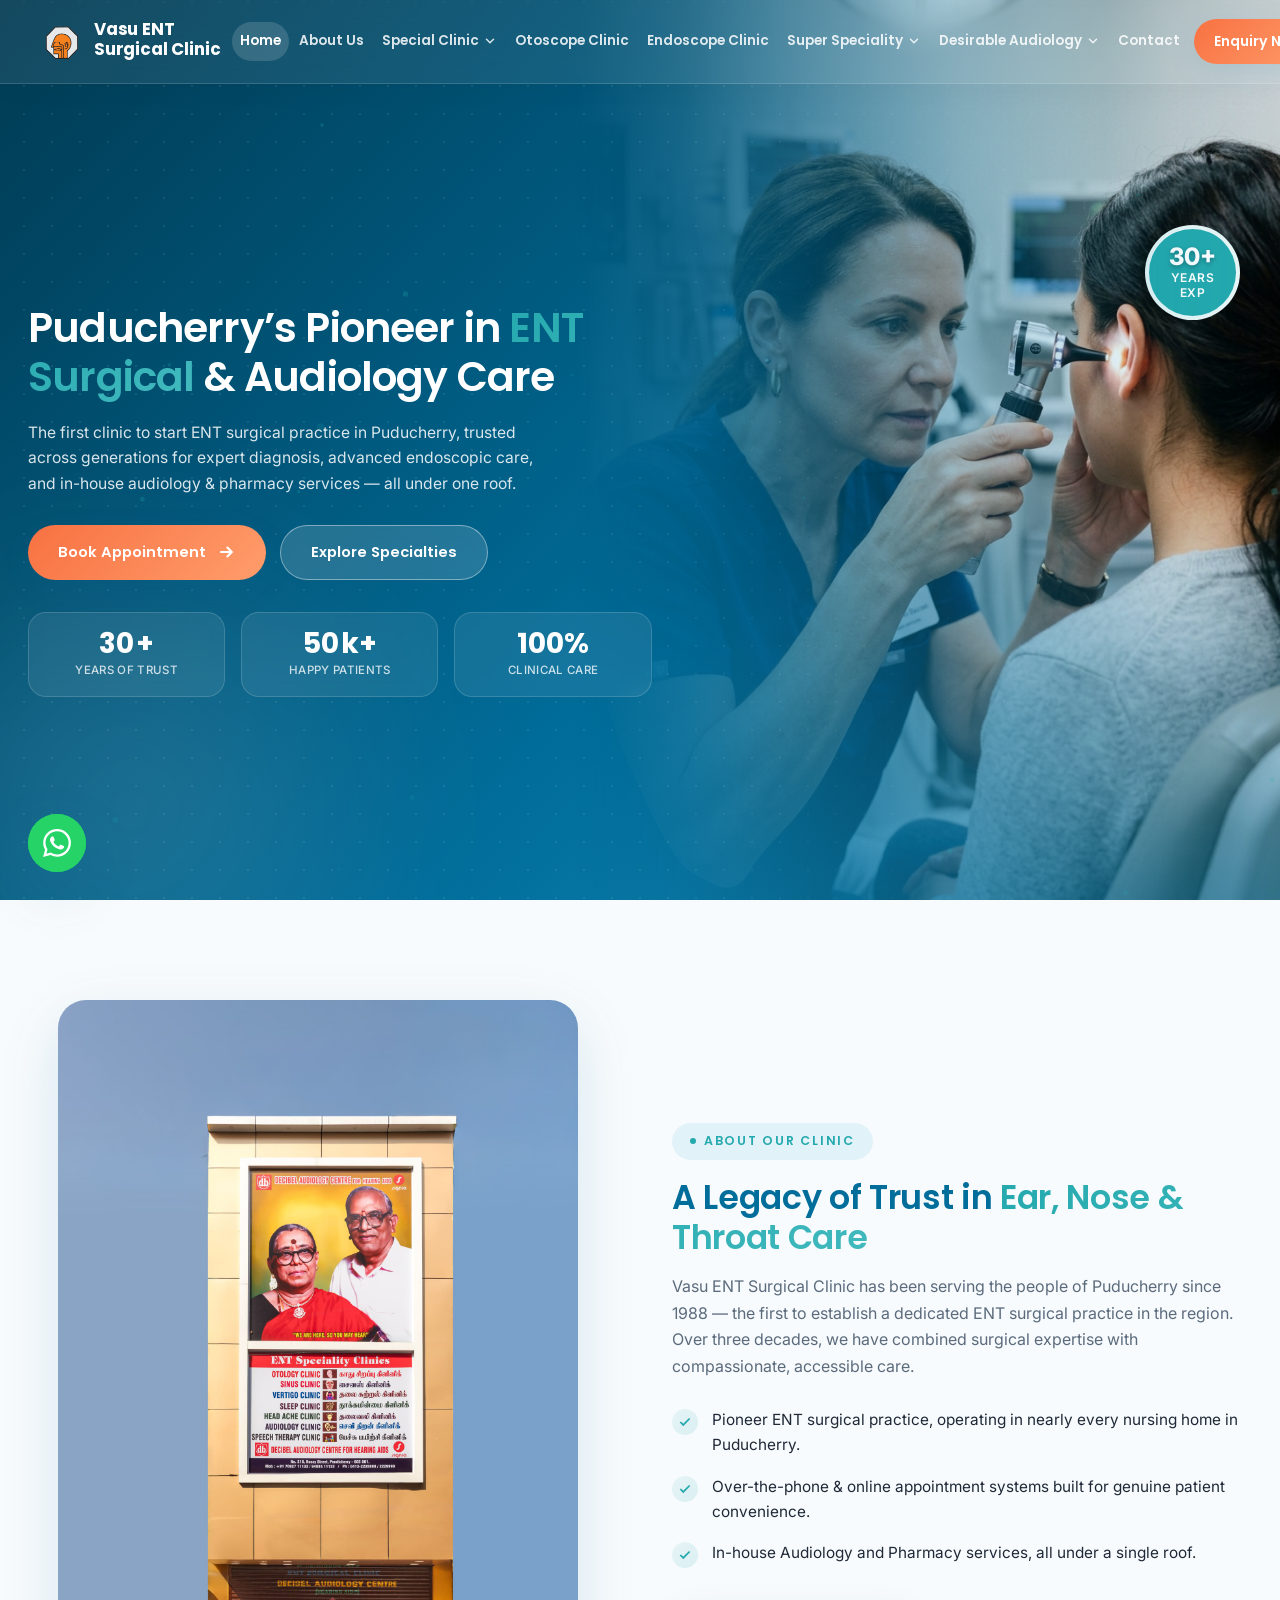
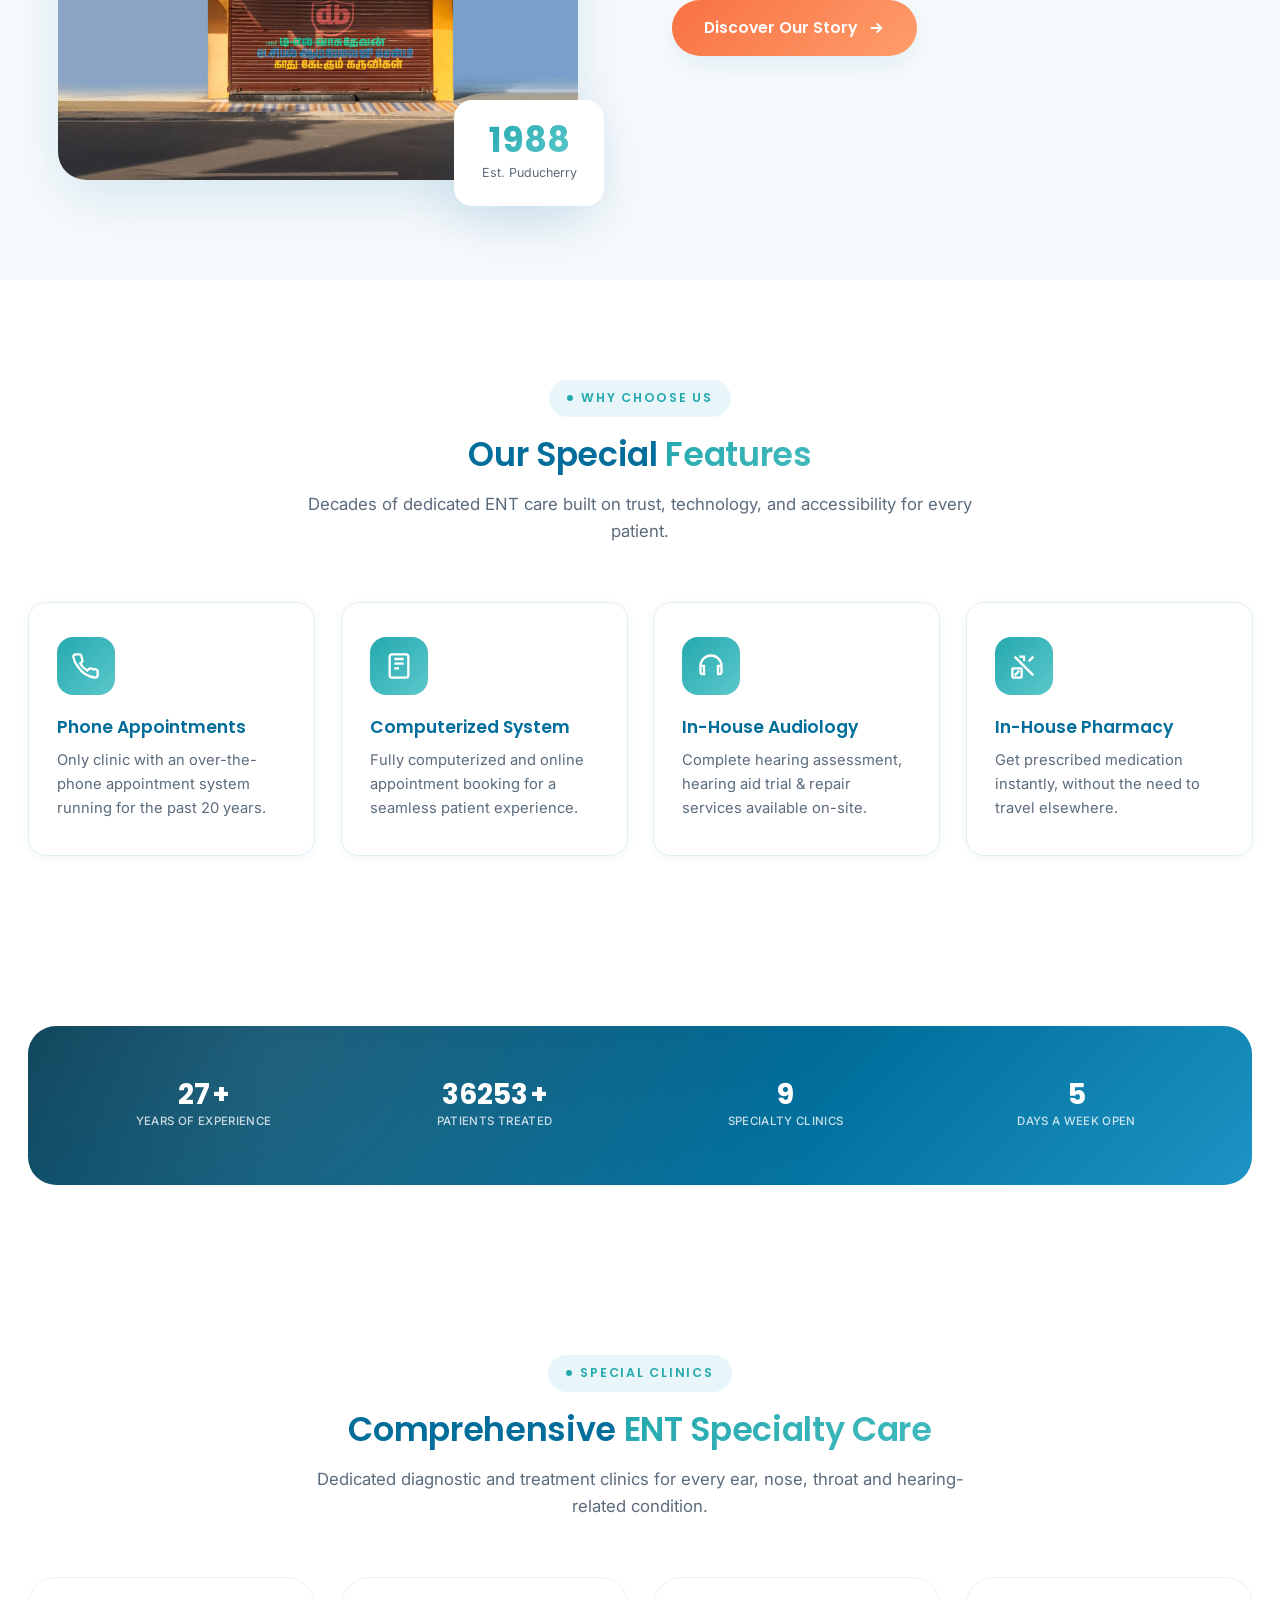
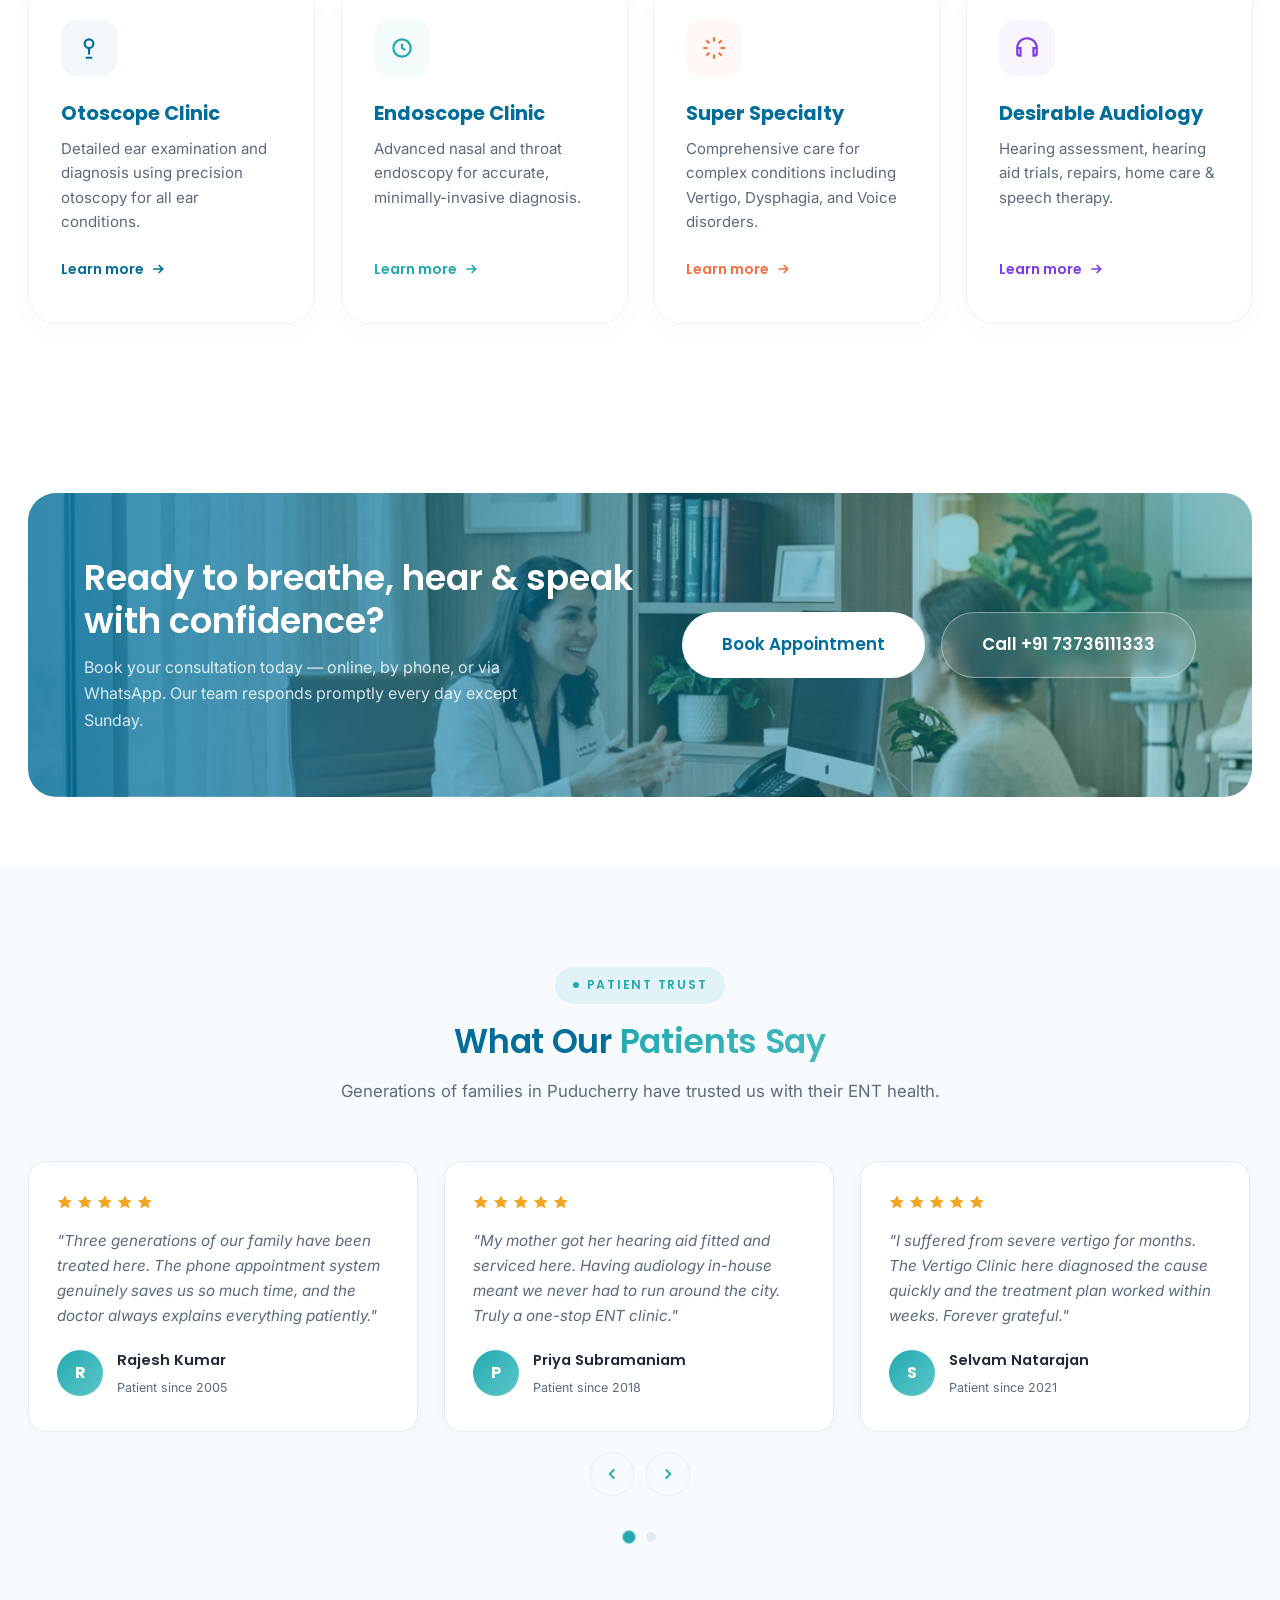
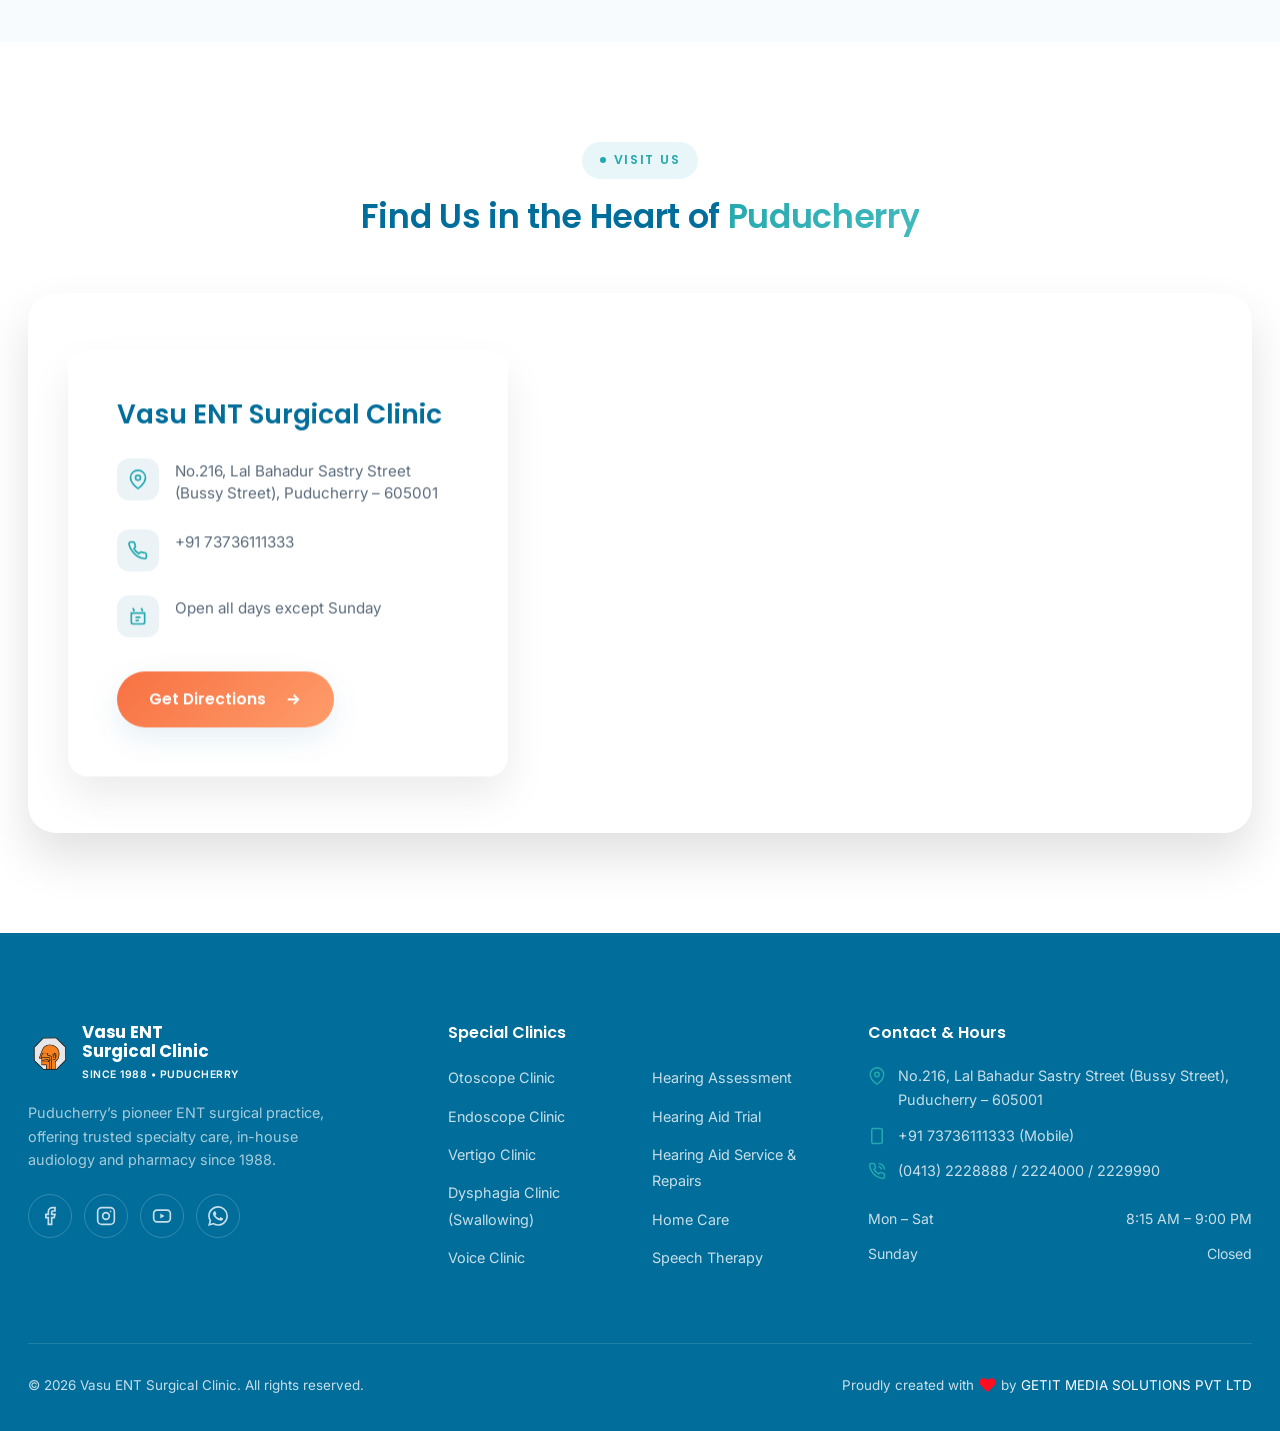
==== commit 211c89f1: "final crt......." ====
--- a/index.html
+++ b/index.html
@@ -314,7 +314,7 @@
         <div class="split-section">
           <div class="split-visual split-visual--wide" data-reveal="left">
             <div class="split-visual-frame">
-              <img src="assets/images/clinic-signage-night.jpg"
+              <img src="assets/images/clinic-signage-day.jpg"
                 alt="Vasu ENT Surgical Clinic illuminated signage at night" width="900" height="1125" loading="lazy" />
             </div>
             <div class="split-badge">
--- a/css/style.css
+++ b/css/style.css
@@ -2069,7 +2069,12 @@
 }
 
 .split-visual--wide {
-  max-width: 480px;
+  max-width: 520px;
+}
+
+.split-visual--wide .split-visual-frame img {
+  height: auto;
+  display: block;
 }
 
 .split-visual-frame {
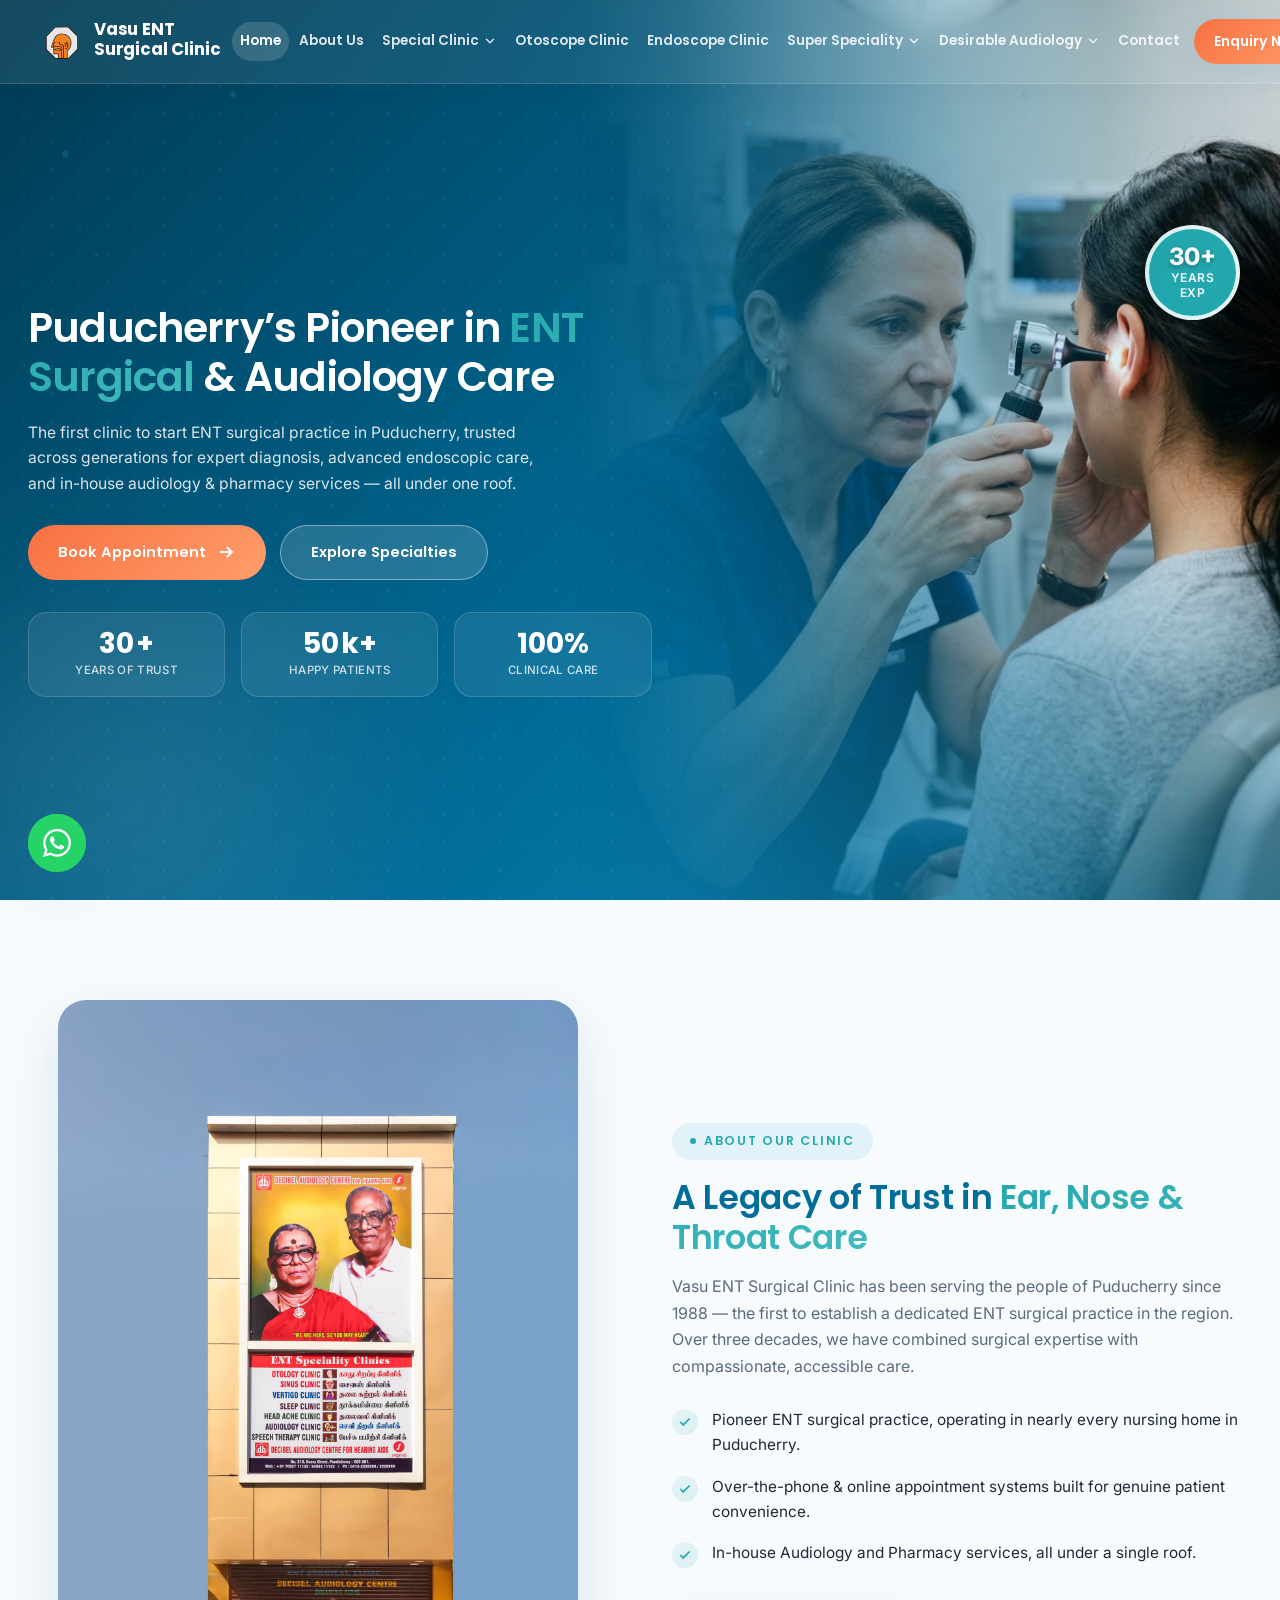
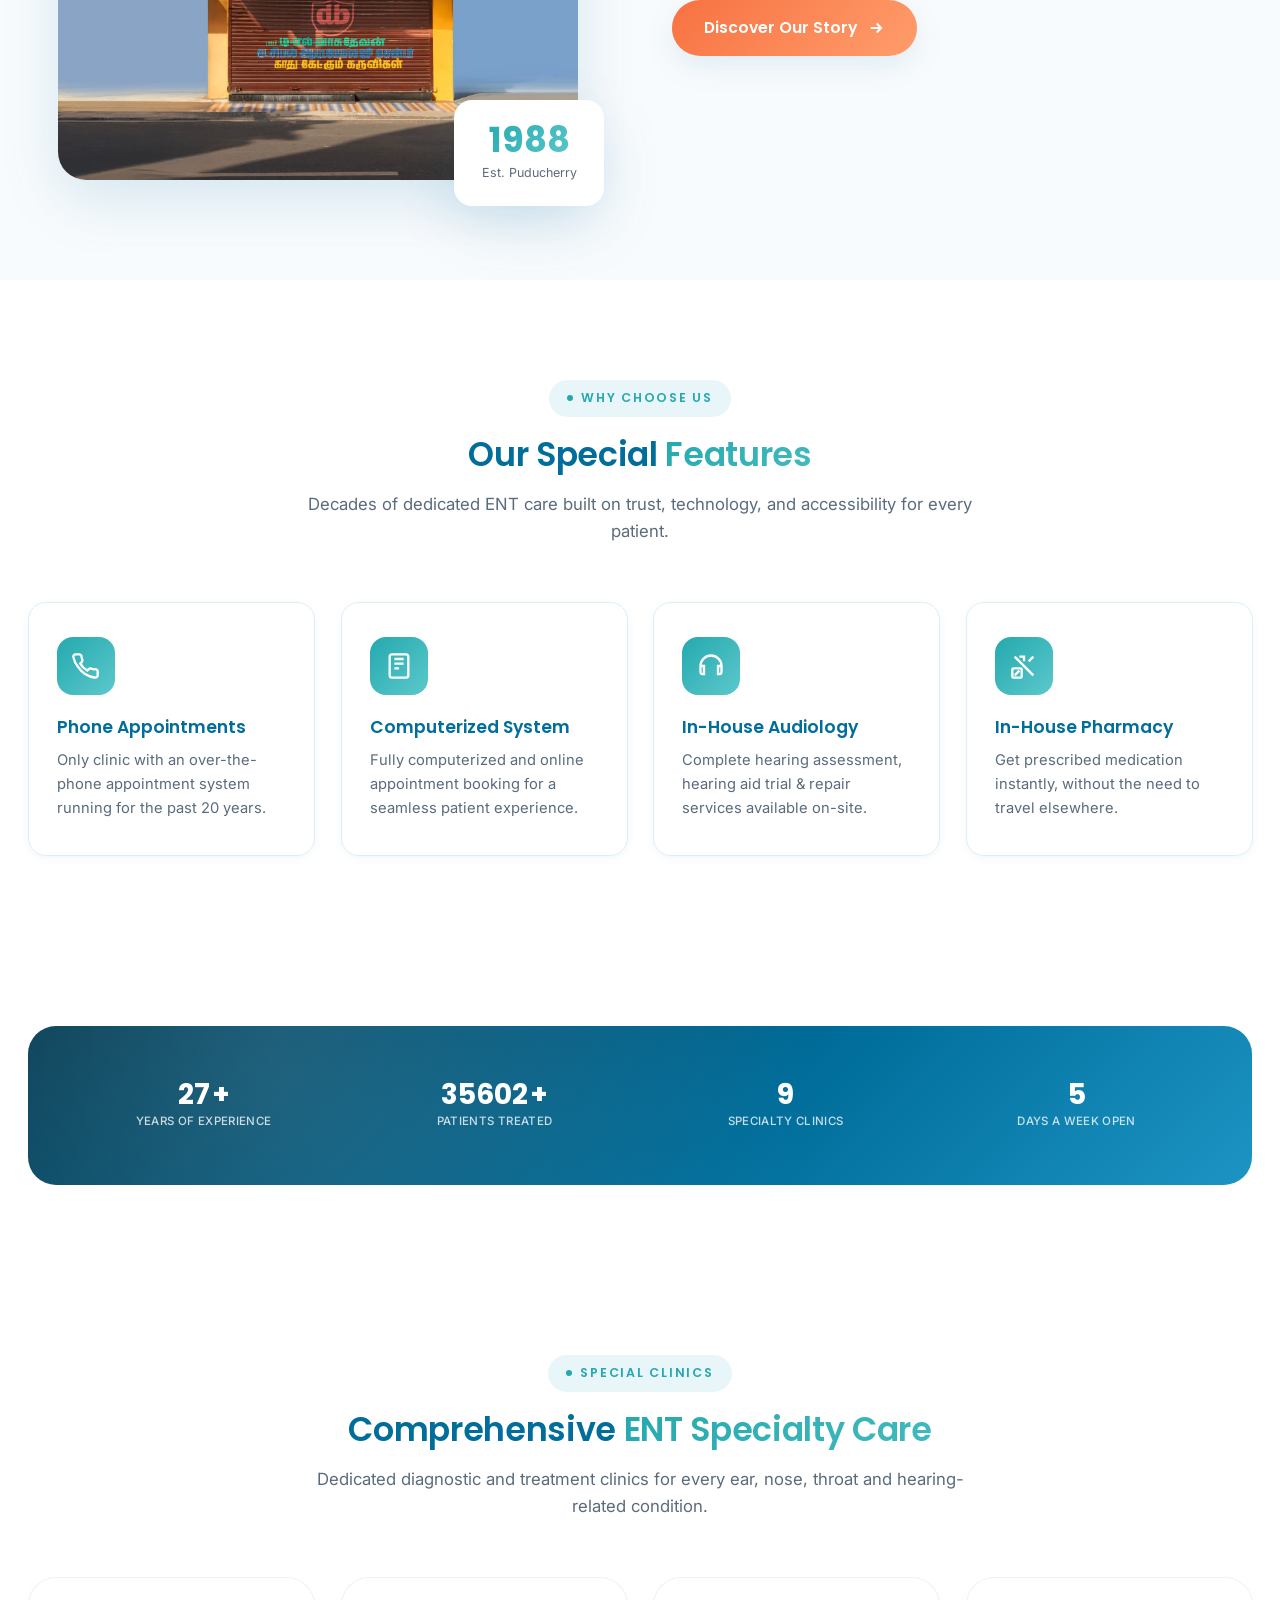
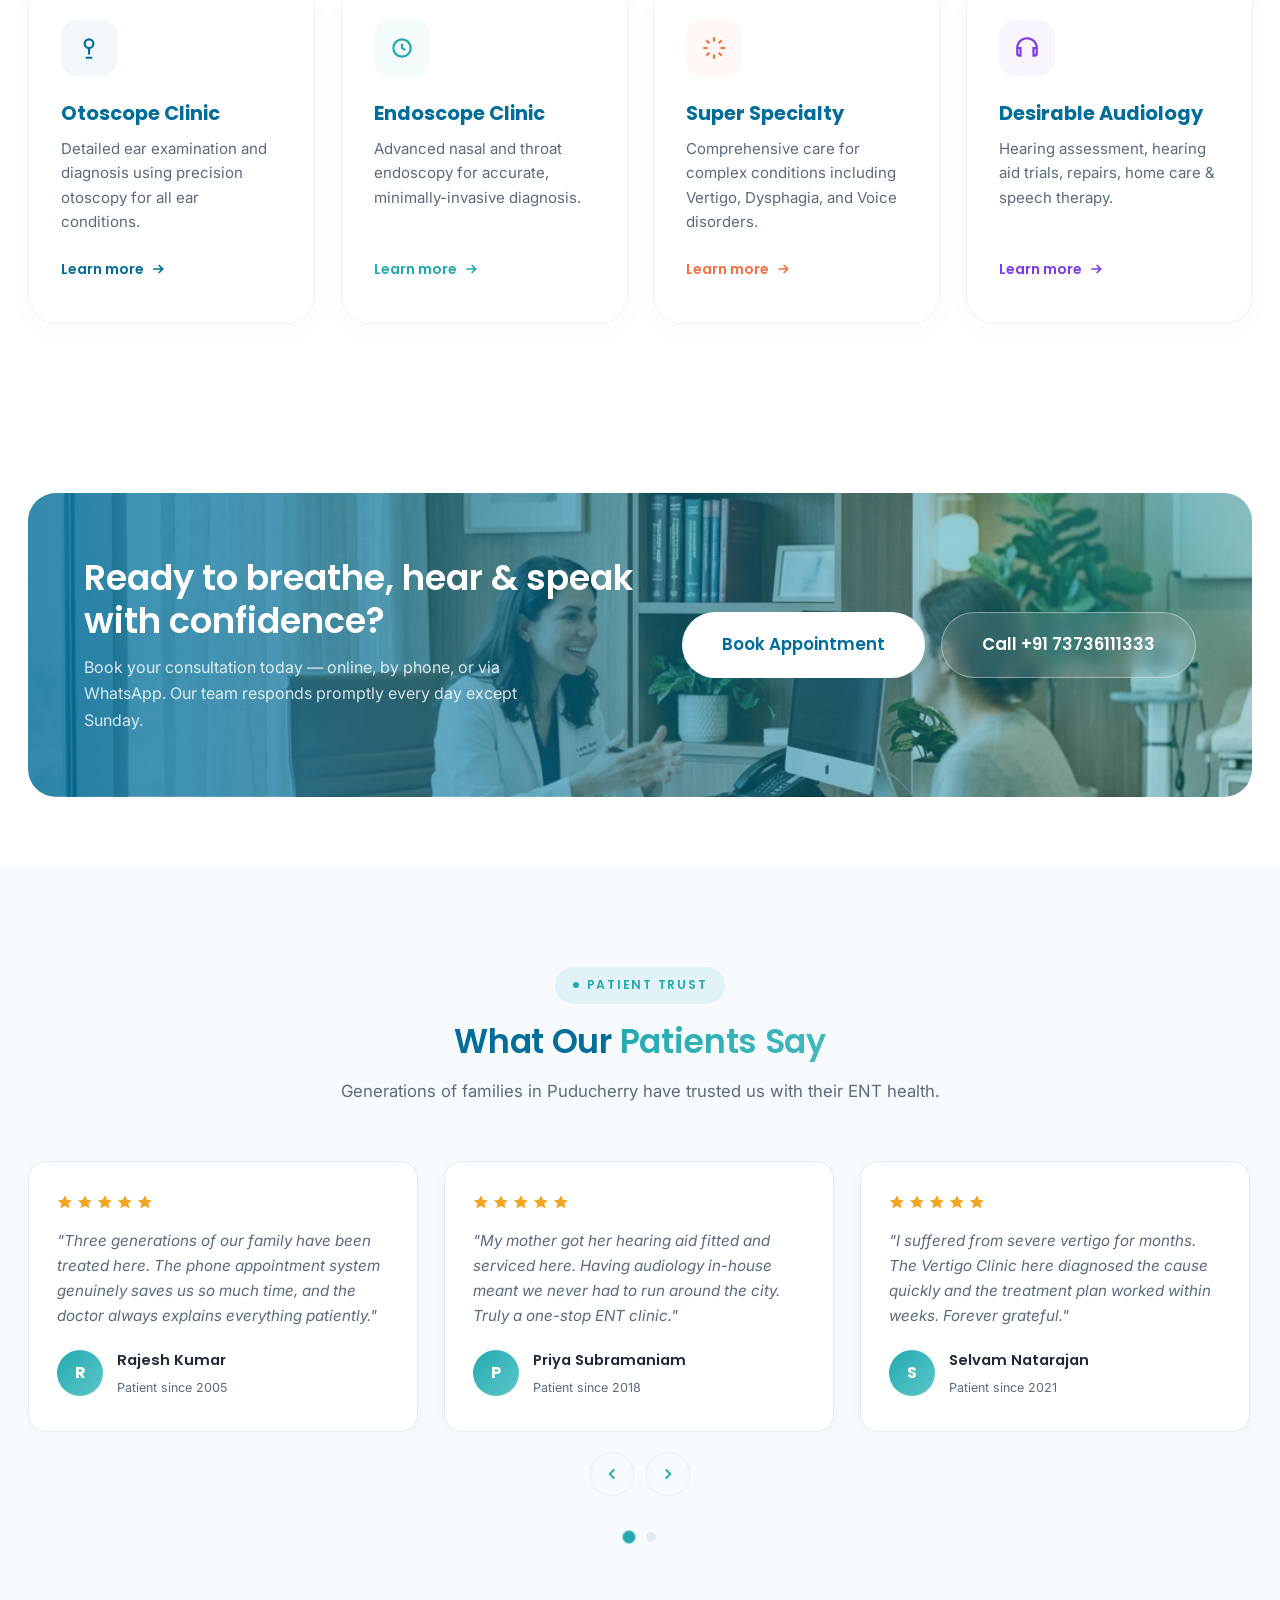
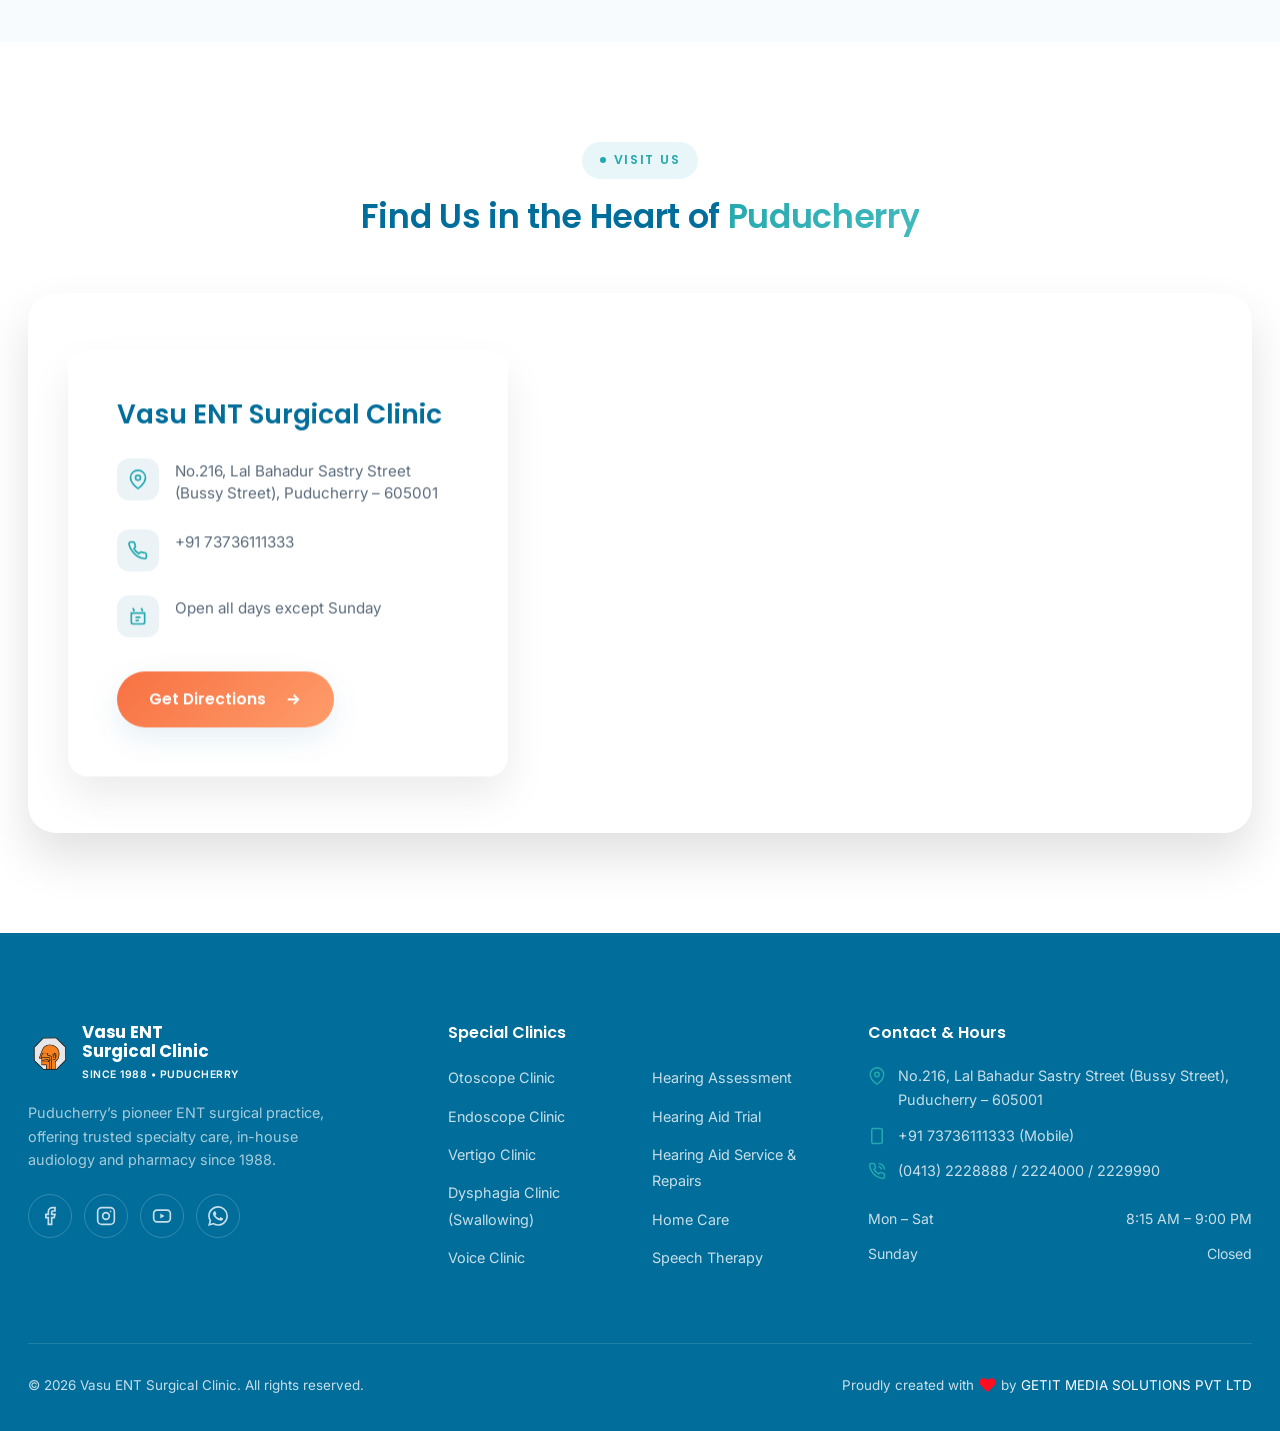
==== commit edb978dc: "mobile and tab view currection fin" ====
--- a/index.html
+++ b/index.html
@@ -88,7 +88,7 @@
         <img src="assets/logo/ent-emblem.png" alt="Vasu ENT Surgical Clinic emblem" class="brand-emblem" width="46"
           height="46" />
         <span class="brand-text">
-          <span class="brand-name">Vasu ENT<br>Surgical Clinic</span>
+          <span class="brand-name">Vasu ENT <br class="mobile-br">Surgical Clinic</span>
           <span class="brand-tag">Since 1988 &bull; Puducherry</span>
         </span>
       </a>
@@ -98,7 +98,7 @@
           <a href="index.html" class="brand">
             <img src="assets/logo/ent-emblem.png" alt="Vasu ENT Surgical Clinic emblem" class="brand-emblem" width="40" height="40" />
             <span class="brand-text">
-              <span class="brand-name">Vasu ENT<br>Surgical Clinic</span>
+              <span class="brand-name">Vasu ENT <br class="mobile-br">Surgical Clinic</span>
               <span class="brand-tag">Since 1988 &bull; Puducherry</span>
             </span>
           </a>
@@ -748,7 +748,7 @@
             <img src="assets/logo/ent-emblem.png" alt="Vasu ENT Surgical Clinic emblem" class="brand-emblem" width="46"
               height="46" />
             <span class="brand-text">
-              <span class="brand-name">Vasu ENT<br>Surgical Clinic</span>
+              <span class="brand-name">Vasu ENT <br class="mobile-br">Surgical Clinic</span>
               <span class="brand-tag">Since 1988 &bull; Puducherry</span>
             </span>
           </a>
--- a/css/style.css
+++ b/css/style.css
@@ -1024,14 +1024,21 @@
   .nav-link-wrapper {
     display: flex;
     width: 100%;
+    align-items: center;
   }
   .dropdown-toggle {
-    right: 0;
-    width: 44px;
+    right: 12px;
+    width: 34px;
+    height: 34px;
+    top: 50%;
+    transform: translateY(-50%);
     pointer-events: auto;
+    background: rgba(var(--ear-rgb), 0.1);
+    border-radius: 6px;
+    color: var(--ear-color);
   }
   .nav-item.has-dropdown .nav-link {
-    padding-right: 44px;
+    padding-right: 58px;
     flex-grow: 1;
     width: 100%;
   }
--- a/css/responsive.css
+++ b/css/responsive.css
@@ -1789,3 +1789,10 @@
     font-size: 0.88rem;
   }
 }
+
+@media (max-width: 992px) {
+  .brand-name .mobile-br {
+    display: none;
+  }
+}
+
